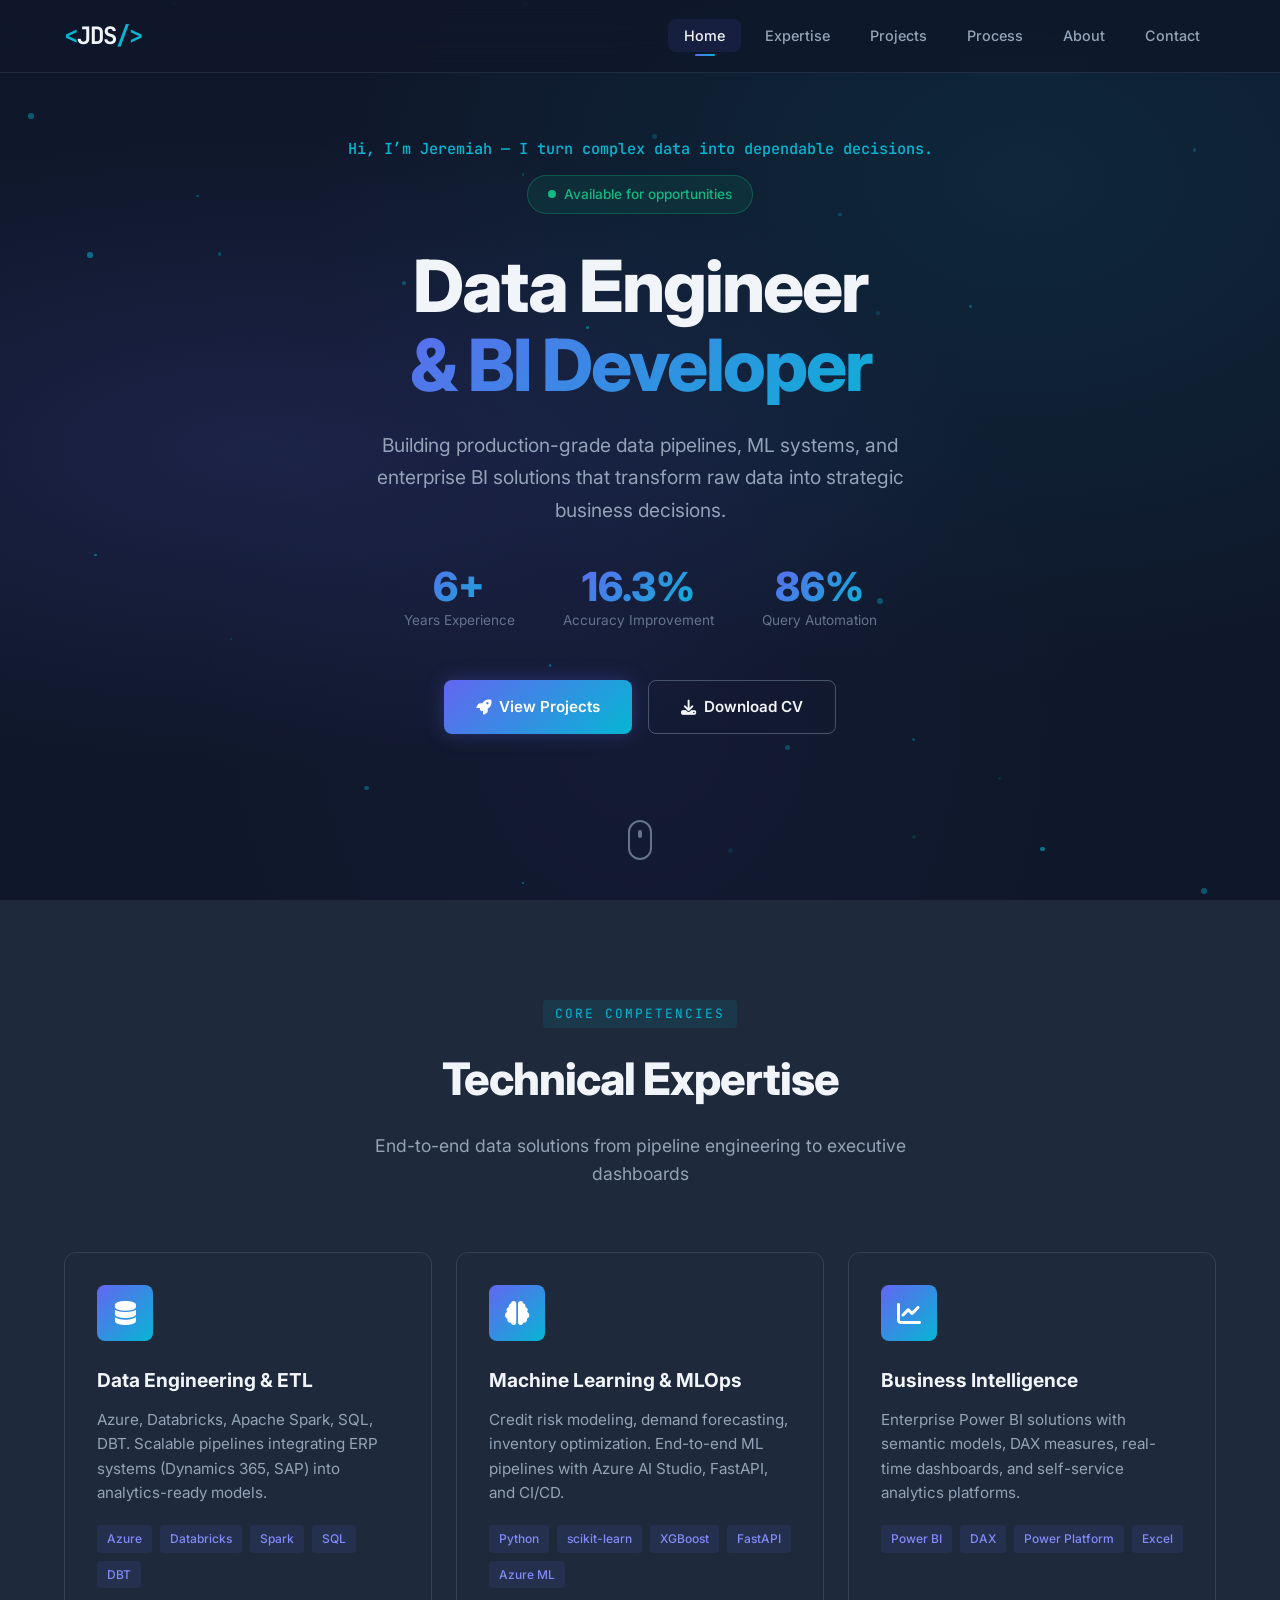
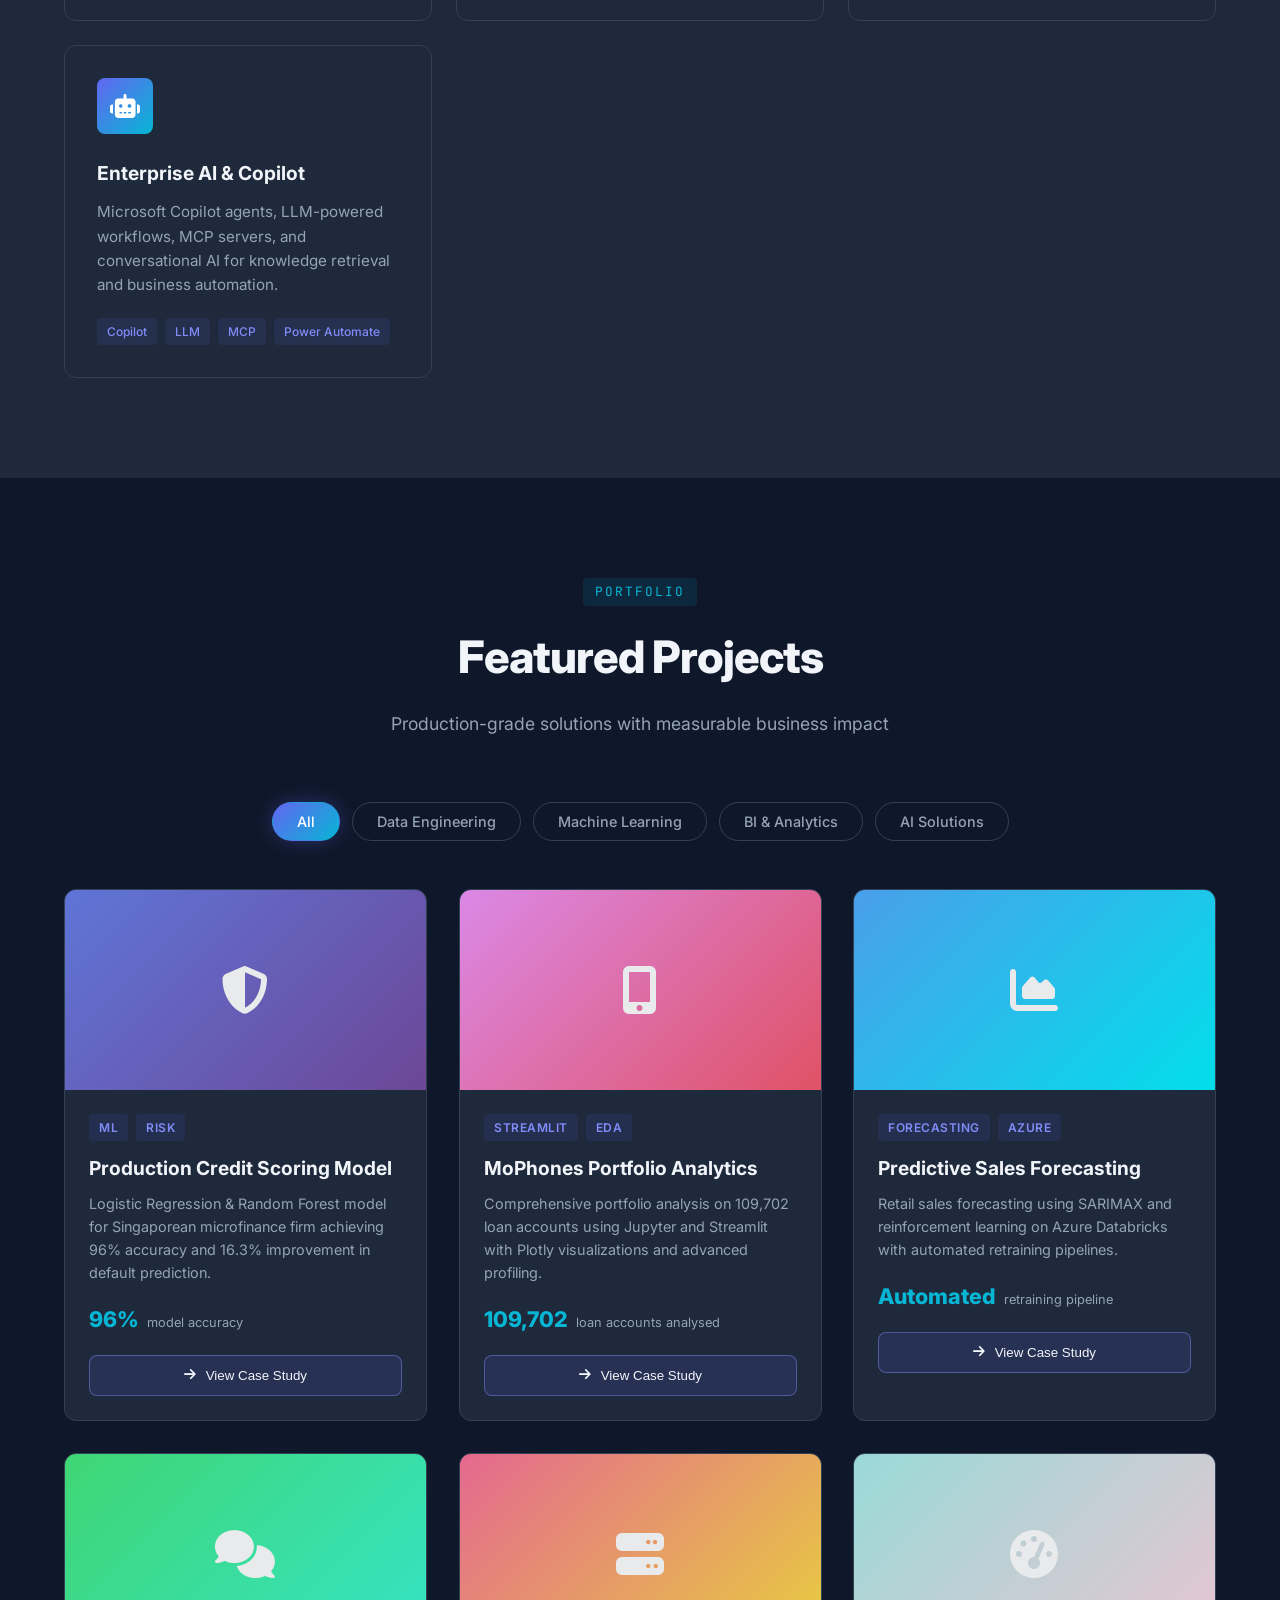
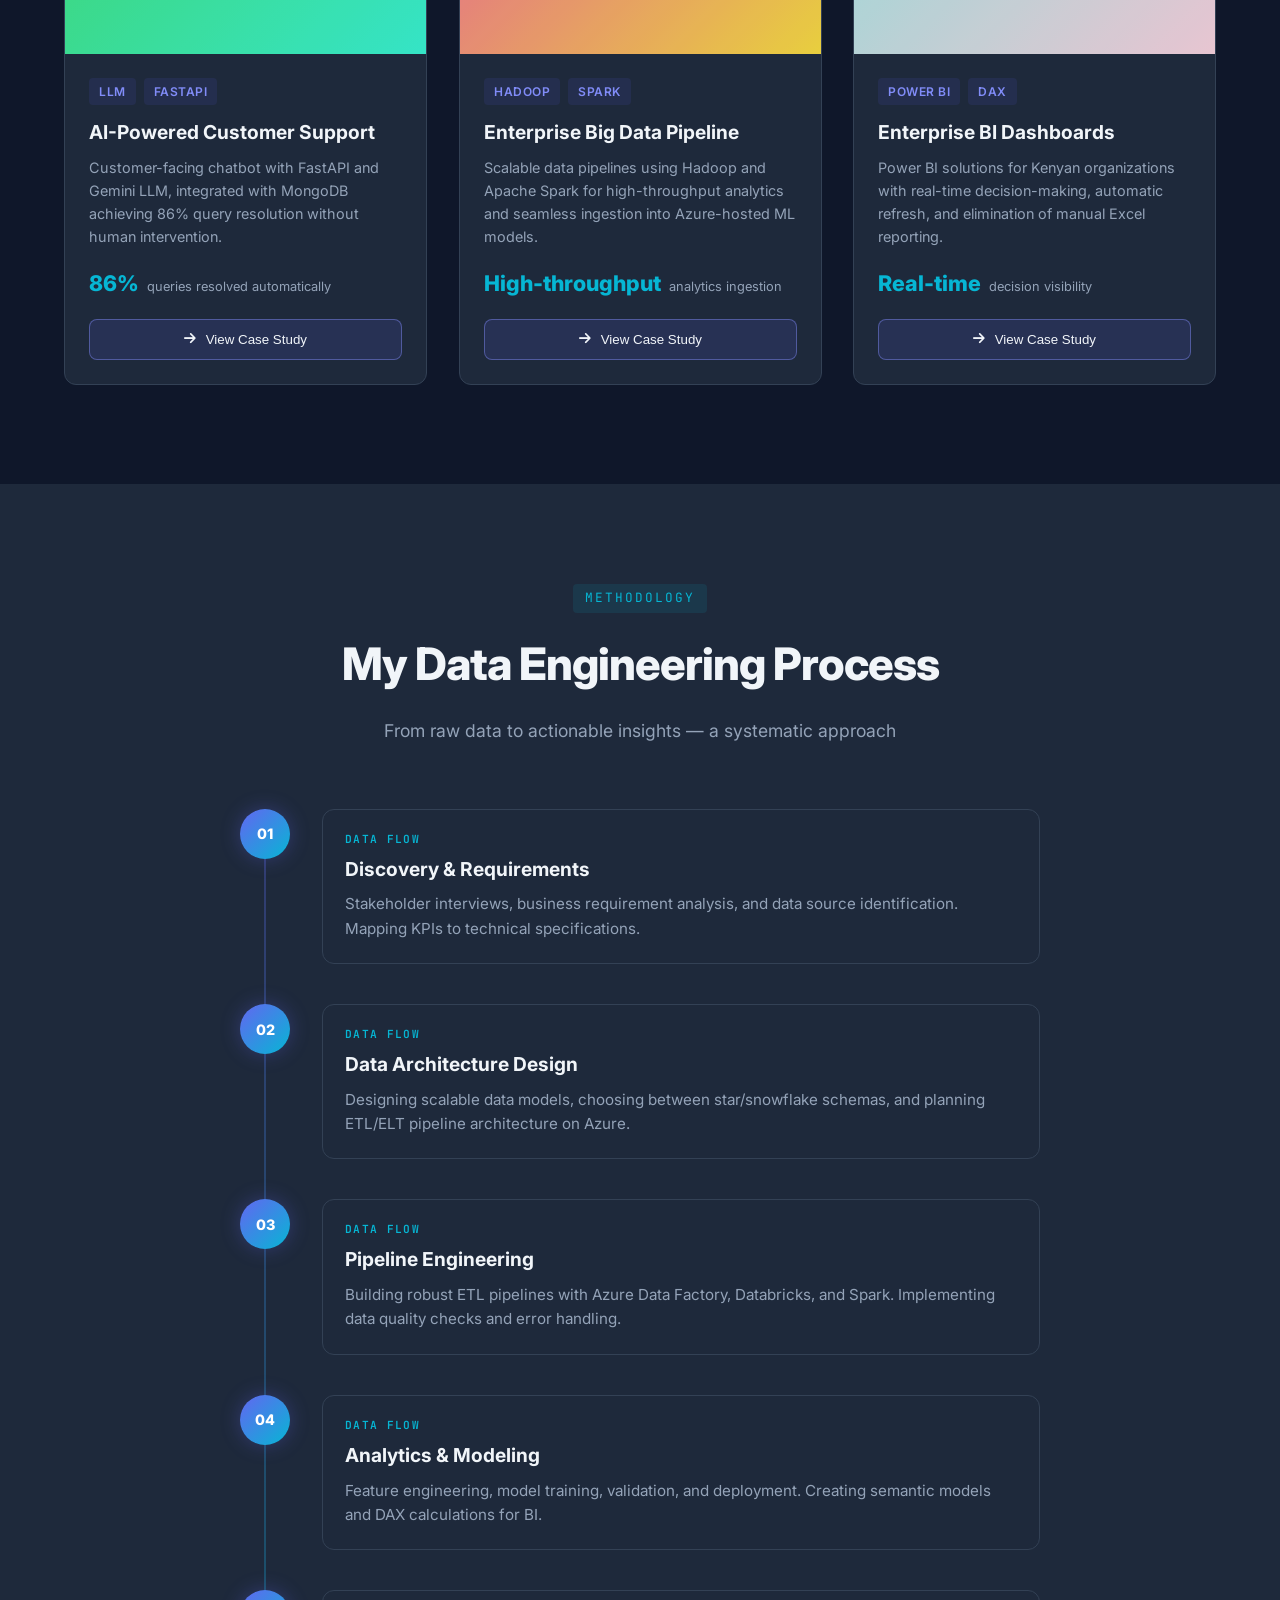
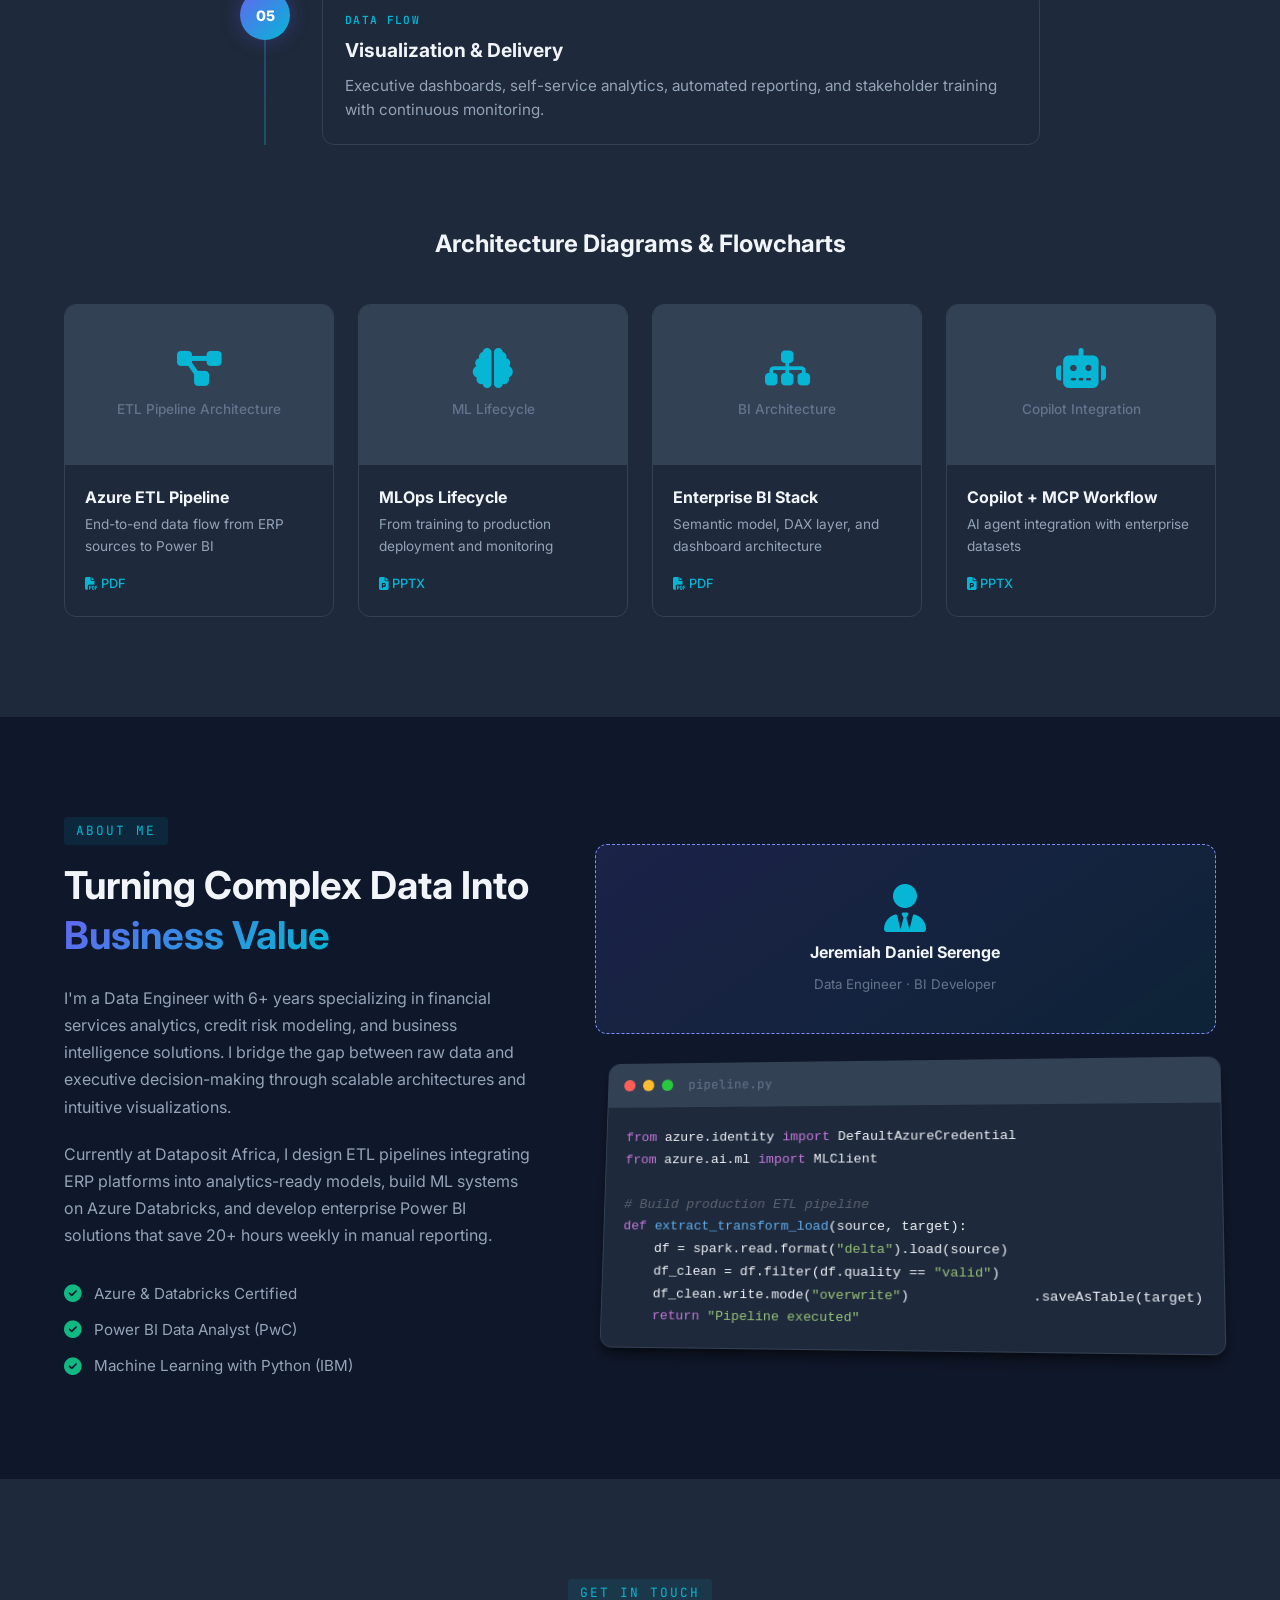
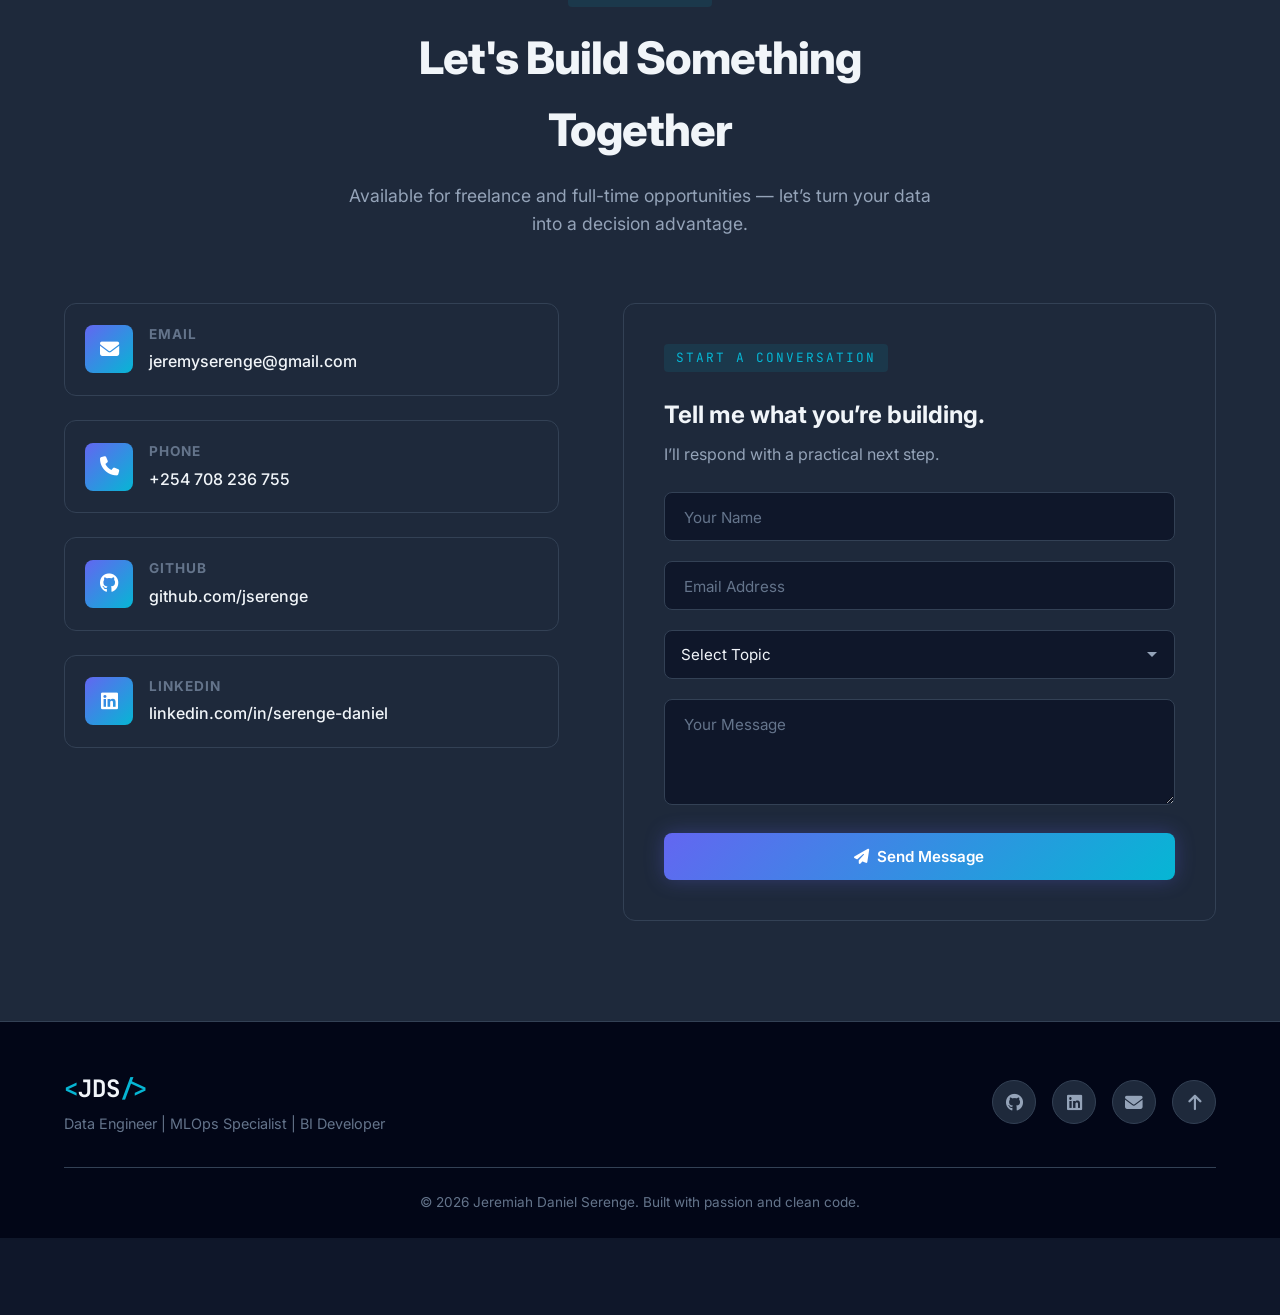
==== index.html @ 8a1c5840 "Implement evidence-led portfolio redesign" ====
<!DOCTYPE html>
<html lang="en">
<head>
    <meta charset="UTF-8">
    <meta name="viewport" content="width=device-width, initial-scale=1.0">
    <title>Jeremiah Daniel Serenge | Data Engineer & BI Developer</title>
    <meta name="description" content="Portfolio of Jeremiah Daniel Serenge - Data Engineer, MLOps Specialist, and BI Developer specializing in Azure, Power BI, and scalable data solutions.">
    <link rel="stylesheet" href="css/style.css">
    <link rel="preconnect" href="https://fonts.googleapis.com">
    <link href="https://fonts.googleapis.com/css2?family=Inter:wght@300;400;500;600;700;800&family=JetBrains+Mono:wght@400;500&display=swap" rel="stylesheet">
    <link rel="stylesheet" href="https://cdnjs.cloudflare.com/ajax/libs/font-awesome/6.5.1/css/all.min.css">
</head>
<body>
    <!-- Navigation -->
    <nav class="navbar" id="navbar">
        <div class="nav-container">
            <a href="#" class="nav-logo">
                <span class="logo-bracket">&lt;</span>JDS<span class="logo-bracket">/&gt;</span>
            </a>
            <button class="nav-toggle" id="navToggle" aria-label="Open navigation" aria-expanded="false" aria-controls="navMenu">
                <span></span><span></span><span></span>
            </button>
            <ul class="nav-menu" id="navMenu">
                <li><a href="#home" class="nav-link active">Home</a></li>
                <li><a href="#expertise" class="nav-link">Expertise</a></li>
                <li><a href="#projects" class="nav-link">Projects</a></li>
                <li><a href="#process" class="nav-link">Process</a></li>
                <li><a href="#about" class="nav-link">About</a></li>
                <li><a href="#contact" class="nav-link">Contact</a></li>
            </ul>
        </div>
    </nav>

    <!-- Hero Section -->
    <section id="home" class="hero">
        <div class="hero-bg"></div>
        <div class="hero-particles" id="particles"></div>
        <div class="container">
            <div class="hero-content">
                <p class="hero-intro">Hi, I’m Jeremiah — I turn complex data into dependable decisions.</p>
                <div class="hero-badge">
                    <span class="badge-dot"></span>
                    Available for opportunities
                </div>
                <h1 class="hero-title">
                    <span class="title-line">Data Engineer</span>
                    <span class="title-line accent">& BI Developer</span>
                </h1>
                <p class="hero-subtitle">
                    Building production-grade data pipelines, ML systems, and enterprise BI solutions 
                    that transform raw data into strategic business decisions.
                </p>
                <div class="hero-stats">
                    <div class="stat-item">
                        <span class="stat-number">6+</span>
                        <span class="stat-label">Years Experience</span>
                    </div>
                    <div class="stat-item">
                        <span class="stat-number">16.3%</span>
                        <span class="stat-label">Accuracy Improvement</span>
                    </div>
                    <div class="stat-item">
                        <span class="stat-number">86%</span>
                        <span class="stat-label">Query Automation</span>
                    </div>
                </div>
                <div class="hero-cta">
                    <a href="#projects" class="btn btn-primary">
                        <i class="fas fa-rocket"></i> View Projects
                    </a>
                    <a href="assets/docs/JEREMIAH_DANIEL_SERENGE_CV.pdf" class="btn btn-outline" target="_blank">
                        <i class="fas fa-download"></i> Download CV
                    </a>
                </div>
            </div>
        </div>
        <div class="scroll-indicator">
            <div class="mouse"><div class="wheel"></div></div>
        </div>
    </section>

    <!-- Expertise Section -->
    <section id="expertise" class="expertise">
        <div class="container">
            <div class="section-header">
                <span class="section-tag">Core Competencies</span>
                <h2 class="section-title">Technical Expertise</h2>
                <p class="section-desc">End-to-end data solutions from pipeline engineering to executive dashboards</p>
            </div>
            <div class="expertise-grid">
                <div class="expertise-card" data-aos="fade-up">
                    <div class="card-icon">
                        <i class="fas fa-database"></i>
                    </div>
                    <h3>Data Engineering & ETL</h3>
                    <p>Azure, Databricks, Apache Spark, SQL, DBT. Scalable pipelines integrating ERP systems (Dynamics 365, SAP) into analytics-ready models.</p>
                    <div class="tech-tags">
                        <span>Azure</span><span>Databricks</span><span>Spark</span><span>SQL</span><span>DBT</span>
                    </div>
                </div>
                <div class="expertise-card" data-aos="fade-up" data-aos-delay="100">
                    <div class="card-icon">
                        <i class="fas fa-brain"></i>
                    </div>
                    <h3>Machine Learning & MLOps</h3>
                    <p>Credit risk modeling, demand forecasting, inventory optimization. End-to-end ML pipelines with Azure AI Studio, FastAPI, and CI/CD.</p>
                    <div class="tech-tags">
                        <span>Python</span><span>scikit-learn</span><span>XGBoost</span><span>FastAPI</span><span>Azure ML</span>
                    </div>
                </div>
                <div class="expertise-card" data-aos="fade-up" data-aos-delay="200">
                    <div class="card-icon">
                        <i class="fas fa-chart-line"></i>
                    </div>
                    <h3>Business Intelligence</h3>
                    <p>Enterprise Power BI solutions with semantic models, DAX measures, real-time dashboards, and self-service analytics platforms.</p>
                    <div class="tech-tags">
                        <span>Power BI</span><span>DAX</span><span>Power Platform</span><span>Excel</span>
                    </div>
                </div>
                <div class="expertise-card" data-aos="fade-up" data-aos-delay="300">
                    <div class="card-icon">
                        <i class="fas fa-robot"></i>
                    </div>
                    <h3>Enterprise AI & Copilot</h3>
                    <p>Microsoft Copilot agents, LLM-powered workflows, MCP servers, and conversational AI for knowledge retrieval and business automation.</p>
                    <div class="tech-tags">
                        <span>Copilot</span><span>LLM</span><span>MCP</span><span>Power Automate</span>
                    </div>
                </div>
            </div>
        </div>
    </section>

    <!-- Projects Section -->
    <section id="projects" class="projects">
        <div class="container">
            <div class="section-header">
                <span class="section-tag">Portfolio</span>
                <h2 class="section-title">Featured Projects</h2>
                <p class="section-desc">Production-grade solutions with measurable business impact</p>
            </div>

            <div class="filter-bar">
                <button class="filter-btn active" data-filter="all">All</button>
                <button class="filter-btn" data-filter="data-engineering">Data Engineering</button>
                <button class="filter-btn" data-filter="ml">Machine Learning</button>
                <button class="filter-btn" data-filter="bi">BI & Analytics</button>
                <button class="filter-btn" data-filter="ai">AI Solutions</button>
            </div>

            <div class="projects-grid">
                <!-- Project 1: Credit Risk -->
                <div class="project-card" data-category="ml">
                    <div class="project-image">
                        <div class="project-placeholder" style="background: linear-gradient(135deg, #667eea 0%, #764ba2 100%);">
                            <i class="fas fa-shield-alt"></i>
                        </div>
                        <div class="project-overlay">
                            <button class="btn-view" onclick="openModal('credit-risk')">
                                <i class="fas fa-project-diagram"></i> View Architecture
                            </button>
                        </div>
                    </div>
                    <div class="project-info">
                        <div class="project-tags">
                            <span class="tag">ML</span>
                            <span class="tag">Risk</span>
                        </div>
                        <h3>Production Credit Scoring Model</h3>
                        <p>Logistic Regression & Random Forest model for Singaporean microfinance firm achieving 96% accuracy and 16.3% improvement in default prediction.</p>
                        <div class="project-metric"><strong>96%</strong><span>model accuracy</span></div>
                        <div class="project-links">
                            <button onclick="openModal('credit-risk')" class="case-study-btn"><i class="fas fa-arrow-right"></i> View Case Study</button>
                        </div>
                    </div>
                </div>

                <!-- Project 2: MoPhones Portfolio -->
                <div class="project-card" data-category="bi">
                    <div class="project-image">
                        <div class="project-placeholder" style="background: linear-gradient(135deg, #f093fb 0%, #f5576c 100%);">
                            <i class="fas fa-mobile-alt"></i>
                        </div>
                        <div class="project-overlay">
                            <button class="btn-view" onclick="openModal('mophones')">
                                <i class="fas fa-expand"></i> View Details
                            </button>
                        </div>
                    </div>
                    <div class="project-info">
                        <div class="project-tags">
                            <span class="tag">Streamlit</span>
                            <span class="tag">EDA</span>
                        </div>
                        <h3>MoPhones Portfolio Analytics</h3>
                        <p>Comprehensive portfolio analysis on 109,702 loan accounts using Jupyter and Streamlit with Plotly visualizations and advanced profiling.</p>
                        <div class="project-metric"><strong>109,702</strong><span>loan accounts analysed</span></div>
                        <div class="project-links">
                            <button onclick="openModal('mophones')" class="case-study-btn"><i class="fas fa-arrow-right"></i> View Case Study</button>
                        </div>
                    </div>
                </div>

                <!-- Project 3: Sales Forecasting -->
                <div class="project-card" data-category="ml">
                    <div class="project-image">
                        <div class="project-placeholder" style="background: linear-gradient(135deg, #4facfe 0%, #00f2fe 100%);">
                            <i class="fas fa-chart-area"></i>
                        </div>
                        <div class="project-overlay">
                            <button class="btn-view" onclick="openModal('forecasting')">
                                <i class="fas fa-project-diagram"></i> View Architecture
                            </button>
                        </div>
                    </div>
                    <div class="project-info">
                        <div class="project-tags">
                            <span class="tag">Forecasting</span>
                            <span class="tag">Azure</span>
                        </div>
                        <h3>Predictive Sales Forecasting</h3>
                        <p>Retail sales forecasting using SARIMAX and reinforcement learning on Azure Databricks with automated retraining pipelines.</p>
                        <div class="project-metric"><strong>Automated</strong><span>retraining pipeline</span></div>
                        <div class="project-links">
                            <button onclick="openModal('forecasting')" class="case-study-btn"><i class="fas fa-arrow-right"></i> View Case Study</button>
                        </div>
                    </div>
                </div>

                <!-- Project 4: AI Chatbot -->
                <div class="project-card" data-category="ai">
                    <div class="project-image">
                        <div class="project-placeholder" style="background: linear-gradient(135deg, #43e97b 0%, #38f9d7 100%);">
                            <i class="fas fa-comments"></i>
                        </div>
                        <div class="project-overlay">
                            <button class="btn-view" onclick="openModal('chatbot')">
                                <i class="fas fa-project-diagram"></i> View Architecture
                            </button>
                        </div>
                    </div>
                    <div class="project-info">
                        <div class="project-tags">
                            <span class="tag">LLM</span>
                            <span class="tag">FastAPI</span>
                        </div>
                        <h3>AI-Powered Customer Support</h3>
                        <p>Customer-facing chatbot with FastAPI and Gemini LLM, integrated with MongoDB achieving 86% query resolution without human intervention.</p>
                        <div class="project-metric"><strong>86%</strong><span>queries resolved automatically</span></div>
                        <div class="project-links">
                            <button onclick="openModal('chatbot')" class="case-study-btn"><i class="fas fa-arrow-right"></i> View Case Study</button>
                        </div>
                    </div>
                </div>

                <!-- Project 5: Big Data Pipeline -->
                <div class="project-card" data-category="data-engineering">
                    <div class="project-image">
                        <div class="project-placeholder" style="background: linear-gradient(135deg, #fa709a 0%, #fee140 100%);">
                            <i class="fas fa-server"></i>
                        </div>
                        <div class="project-overlay">
                            <button class="btn-view" onclick="openModal('bigdata')">
                                <i class="fas fa-expand"></i> View Details
                            </button>
                        </div>
                    </div>
                    <div class="project-info">
                        <div class="project-tags">
                            <span class="tag">Hadoop</span>
                            <span class="tag">Spark</span>
                        </div>
                        <h3>Enterprise Big Data Pipeline</h3>
                        <p>Scalable data pipelines using Hadoop and Apache Spark for high-throughput analytics and seamless ingestion into Azure-hosted ML models.</p>
                        <div class="project-metric"><strong>High-throughput</strong><span>analytics ingestion</span></div>
                        <div class="project-links">
                            <button onclick="openModal('bigdata')" class="case-study-btn"><i class="fas fa-arrow-right"></i> View Case Study</button>
                        </div>
                    </div>
                </div>

                <!-- Project 6: Power BI Enterprise -->
                <div class="project-card" data-category="bi">
                    <div class="project-image">
                        <div class="project-placeholder" style="background: linear-gradient(135deg, #a8edea 0%, #fed6e3 100%);">
                            <i class="fas fa-tachometer-alt"></i>
                        </div>
                        <div class="project-overlay">
                            <button class="btn-view" onclick="openModal('powerbi')">
                                <i class="fas fa-expand"></i> View Details
                            </button>
                        </div>
                    </div>
                    <div class="project-info">
                        <div class="project-tags">
                            <span class="tag">Power BI</span>
                            <span class="tag">DAX</span>
                        </div>
                        <h3>Enterprise BI Dashboards</h3>
                        <p>Power BI solutions for Kenyan organizations with real-time decision-making, automatic refresh, and elimination of manual Excel reporting.</p>
                        <div class="project-metric"><strong>Real-time</strong><span>decision visibility</span></div>
                        <div class="project-links">
                            <button onclick="openModal('powerbi')" class="case-study-btn"><i class="fas fa-arrow-right"></i> View Case Study</button>
                        </div>
                    </div>
                </div>
            </div>
        </div>
    </section>

    <!-- Process / Flowcharts Section -->
    <section id="process" class="process">
        <div class="container">
            <div class="section-header">
                <span class="section-tag">Methodology</span>
                <h2 class="section-title">My Data Engineering Process</h2>
                <p class="section-desc">From raw data to actionable insights — a systematic approach</p>
            </div>

            <div class="process-timeline evidence-timeline">
                <div class="timeline-item">
                    <div class="timeline-marker">01</div>
                    <div class="timeline-content">
                        <h3>Discovery & Requirements</h3>
                        <p>Stakeholder interviews, business requirement analysis, and data source identification. Mapping KPIs to technical specifications.</p>
                    </div>
                </div>
                <div class="timeline-item">
                    <div class="timeline-marker">02</div>
                    <div class="timeline-content">
                        <h3>Data Architecture Design</h3>
                        <p>Designing scalable data models, choosing between star/snowflake schemas, and planning ETL/ELT pipeline architecture on Azure.</p>
                    </div>
                </div>
                <div class="timeline-item">
                    <div class="timeline-marker">03</div>
                    <div class="timeline-content">
                        <h3>Pipeline Engineering</h3>
                        <p>Building robust ETL pipelines with Azure Data Factory, Databricks, and Spark. Implementing data quality checks and error handling.</p>
                    </div>
                </div>
                <div class="timeline-item">
                    <div class="timeline-marker">04</div>
                    <div class="timeline-content">
                        <h3>Analytics & Modeling</h3>
                        <p>Feature engineering, model training, validation, and deployment. Creating semantic models and DAX calculations for BI.</p>
                    </div>
                </div>
                <div class="timeline-item">
                    <div class="timeline-marker">05</div>
                    <div class="timeline-content">
                        <h3>Visualization & Delivery</h3>
                        <p>Executive dashboards, self-service analytics, automated reporting, and stakeholder training with continuous monitoring.</p>
                    </div>
                </div>
            </div>

            <div class="flowcharts-section">
                <h3 class="subsection-title">Architecture Diagrams & Flowcharts</h3>
                <div class="flowchart-grid">
                    <div class="flowchart-card" onclick="openFlowchart('etl-pipeline')">
                        <div class="flowchart-preview">
                            <div class="diagram-placeholder">
                                <i class="fas fa-project-diagram"></i>
                                <span>ETL Pipeline Architecture</span>
                            </div>
                        </div>
                        <div class="flowchart-info">
                            <h4>Azure ETL Pipeline</h4>
                            <p>End-to-end data flow from ERP sources to Power BI</p>
                            <span class="file-type"><i class="fas fa-file-pdf"></i> PDF</span>
                        </div>
                    </div>
                    <div class="flowchart-card" onclick="openFlowchart('ml-lifecycle')">
                        <div class="flowchart-preview">
                            <div class="diagram-placeholder">
                                <i class="fas fa-brain"></i>
                                <span>ML Lifecycle</span>
                            </div>
                        </div>
                        <div class="flowchart-info">
                            <h4>MLOps Lifecycle</h4>
                            <p>From training to production deployment and monitoring</p>
                            <span class="file-type"><i class="fas fa-file-powerpoint"></i> PPTX</span>
                        </div>
                    </div>
                    <div class="flowchart-card" onclick="openFlowchart('bi-architecture')">
                        <div class="flowchart-preview">
                            <div class="diagram-placeholder">
                                <i class="fas fa-sitemap"></i>
                                <span>BI Architecture</span>
                            </div>
                        </div>
                        <div class="flowchart-info">
                            <h4>Enterprise BI Stack</h4>
                            <p>Semantic model, DAX layer, and dashboard architecture</p>
                            <span class="file-type"><i class="fas fa-file-pdf"></i> PDF</span>
                        </div>
                    </div>
                    <div class="flowchart-card" onclick="openFlowchart('copilot-integration')">
                        <div class="flowchart-preview">
                            <div class="diagram-placeholder">
                                <i class="fas fa-robot"></i>
                                <span>Copilot Integration</span>
                            </div>
                        </div>
                        <div class="flowchart-info">
                            <h4>Copilot + MCP Workflow</h4>
                            <p>AI agent integration with enterprise datasets</p>
                            <span class="file-type"><i class="fas fa-file-powerpoint"></i> PPTX</span>
                        </div>
                    </div>
                </div>
            </div>
        </div>
    </section>

    <!-- About Section -->
    <section id="about" class="about">
        <div class="container">
            <div class="about-grid">
                <div class="about-content">
                    <span class="section-tag">About Me</span>
                    <h2>Turning Complex Data Into<br><span class="accent">Business Value</span></h2>
                    <p>
                        I'm a Data Engineer with 6+ years specializing in financial services analytics, credit risk modeling, 
                        and business intelligence solutions. I bridge the gap between raw data and executive decision-making 
                        through scalable architectures and intuitive visualizations.
                    </p>
                    <p>
                        Currently at Dataposit Africa, I design ETL pipelines integrating ERP platforms into analytics-ready 
                        models, build ML systems on Azure Databricks, and develop enterprise Power BI solutions that save 
                        20+ hours weekly in manual reporting.
                    </p>
                    <div class="about-highlights">
                        <div class="highlight">
                            <i class="fas fa-check-circle"></i>
                            <span>Azure & Databricks Certified</span>
                        </div>
                        <div class="highlight">
                            <i class="fas fa-check-circle"></i>
                            <span>Power BI Data Analyst (PwC)</span>
                        </div>
                        <div class="highlight">
                            <i class="fas fa-check-circle"></i>
                            <span>Machine Learning with Python (IBM)</span>
                        </div>
                    </div>
                </div>
                <div class="about-visual">
                    <div class="portrait-placeholder" role="img" aria-label="Professional headshot placeholder for Jeremiah Daniel Serenge"><i class="fas fa-user-tie"></i><span>Jeremiah Daniel Serenge</span><small>Data Engineer · BI Developer</small></div>
                    <div class="code-window">
                        <div class="window-header">
                            <div class="window-dot red"></div>
                            <div class="window-dot yellow"></div>
                            <div class="window-dot green"></div>
                            <span class="window-title">pipeline.py</span>
                        </div>
                        <div class="window-body">
                            <pre><code><span class="code-keyword">from</span> azure.identity <span class="code-keyword">import</span> DefaultAzureCredential
<span class="code-keyword">from</span> azure.ai.ml <span class="code-keyword">import</span> MLClient

<span class="code-comment"># Build production ETL pipeline</span>
<span class="code-keyword">def</span> <span class="code-function">extract_transform_load</span>(source, target):
    df = spark.read.format(<span class="code-string">"delta"</span>).load(source)
    df_clean = df.filter(df.quality == <span class="code-string">"valid"</span>)
    df_clean.write.mode(<span class="code-string">"overwrite"</span>)               .saveAsTable(target)
    <span class="code-keyword">return</span> <span class="code-string">"Pipeline executed"</span></code></pre>
                        </div>
                    </div>
                </div>
            </div>
        </div>
    </section>

    <!-- Contact Section -->
    <section id="contact" class="contact">
        <div class="container">
            <div class="section-header">
                <span class="section-tag">Get In Touch</span>
                <h2 class="section-title">Let's Build Something Together</h2>
                <p class="section-desc">Available for freelance and full-time opportunities — let’s turn your data into a decision advantage.</p>
            </div>
            <div class="contact-grid">
                <div class="contact-info">
                    <div class="contact-item">
                        <div class="contact-icon">
                            <i class="fas fa-envelope"></i>
                        </div>
                        <div class="contact-detail">
                            <h4>Email</h4>
                            <a href="mailto:jeremyserenge@gmail.com">jeremyserenge@gmail.com</a>
                        </div>
                    </div>
                    <div class="contact-item">
                        <div class="contact-icon">
                            <i class="fas fa-phone"></i>
                        </div>
                        <div class="contact-detail">
                            <h4>Phone</h4>
                            <a href="tel:+254708236755">+254 708 236 755</a>
                        </div>
                    </div>
                    <div class="contact-item">
                        <div class="contact-icon">
                            <i class="fab fa-github"></i>
                        </div>
                        <div class="contact-detail">
                            <h4>GitHub</h4>
                            <a href="https://github.com/jserenge" target="_blank">github.com/jserenge</a>
                        </div>
                    </div>
                    <div class="contact-item">
                        <div class="contact-icon">
                            <i class="fab fa-linkedin"></i>
                        </div>
                        <div class="contact-detail">
                            <h4>LinkedIn</h4>
                            <a href="https://linkedin.com/in/serenge-daniel-ab2a4122b/" target="_blank">linkedin.com/in/serenge-daniel</a>
                        </div>
                    </div>
                </div>
                <div class="contact-form-wrapper">
                    <div class="contact-form-intro"><span class="section-tag">Start a conversation</span><h3>Tell me what you’re building.</h3><p>I’ll respond with a practical next step.</p></div>
                    <form class="contact-form" id="contactForm">
                        <div class="form-group">
                            <input type="text" id="name" required placeholder=" ">
                            <label for="name">Your Name</label>
                        </div>
                        <div class="form-group">
                            <input type="email" id="email" required placeholder=" ">
                            <label for="email">Email Address</label>
                        </div>
                        <div class="form-group">
                            <select id="subject" required>
                                <option value="">Select Topic</option>
                                <option value="consulting">Data Engineering Consulting</option>
                                <option value="bi">BI & Dashboard Development</option>
                                <option value="ml">ML & Predictive Modeling</option>
                                <option value="other">Other</option>
                            </select>
                        </div>
                        <div class="form-group">
                            <textarea id="message" rows="4" required placeholder=" "></textarea>
                            <label for="message">Your Message</label>
                        </div>
                        <button type="submit" class="btn btn-primary btn-full">
                            <i class="fas fa-paper-plane"></i> Send Message
                        </button>
                    </form>
                </div>
            </div>
        </div>
    </section>

    <!-- Footer -->
    <footer class="footer">
        <div class="container">
            <div class="footer-content">
                <div class="footer-brand">
                    <span class="logo-bracket">&lt;</span>JDS<span class="logo-bracket">/&gt;</span>
                    <p>Data Engineer | MLOps Specialist | BI Developer</p>
                </div>
                <div class="footer-social">
                    <a href="https://github.com/jserenge" target="_blank"><i class="fab fa-github"></i></a>
                    <a href="https://linkedin.com/in/serenge-daniel-ab2a4122b/" target="_blank"><i class="fab fa-linkedin"></i></a>
                    <a href="mailto:jeremyserenge@gmail.com"><i class="fas fa-envelope"></i></a>
                    <a href="#home" aria-label="Back to top"><i class="fas fa-arrow-up"></i></a>
                </div>
            </div>
            <div class="footer-bottom">
                <p>&copy; 2026 Jeremiah Daniel Serenge. Built with passion and clean code.</p>
            </div>
        </div>
    </footer>

    <!-- Modal for PDF/PPT Viewer -->
    <div class="modal" id="docModal">
        <div class="modal-overlay" onclick="closeModal()"></div>
        <div class="modal-container">
            <div class="modal-header">
                <h3 id="modalTitle">Document Viewer</h3>
                <div class="modal-actions">
                    <a id="modalDownload" href="#" download class="btn-download">
                        <i class="fas fa-download"></i>
                    </a>
                    <button class="modal-close" onclick="closeModal()">
                        <i class="fas fa-times"></i>
                    </button>
                </div>
            </div>
            <div class="modal-body">
                <div class="doc-viewer" id="docViewer">
                    <!-- Content injected via JS -->
                </div>
            </div>
        </div>
    </div>

    <!-- Toast Notification -->
    <div class="toast" id="toast">
        <i class="fas fa-info-circle"></i>
        <span id="toastMessage">Message sent!</span>
    </div>

    <script src="js/main.js"></script>
</body>
</html>
---- css/style.css ----
/* ============================================
   Jeremiah Daniel Serenge - Portfolio CSS
   Modern, dark-themed data engineering portfolio
   ============================================ */

:root {
    --primary: #6366f1;
    --primary-light: #818cf8;
    --primary-dark: #4f46e5;
    --accent: #06b6d4;
    --accent-glow: rgba(6, 182, 212, 0.3);
    --bg-primary: #0f172a;
    --bg-secondary: #1e293b;
    --bg-card: #1e293b;
    --bg-elevated: #334155;
    --text-primary: #f1f5f9;
    --text-secondary: #94a3b8;
    --text-muted: #64748b;
    --border: #334155;
    --border-light: #475569;
    --success: #10b981;
    --warning: #f59e0b;
    --danger: #ef4444;
    --gradient-1: linear-gradient(135deg, #6366f1 0%, #06b6d4 100%);
    --gradient-2: linear-gradient(135deg, #f093fb 0%, #f5576c 100%);
    --shadow-sm: 0 1px 2px 0 rgba(0, 0, 0, 0.3);
    --shadow-md: 0 4px 6px -1px rgba(0, 0, 0, 0.4), 0 2px 4px -1px rgba(0, 0, 0, 0.2);
    --shadow-lg: 0 10px 15px -3px rgba(0, 0, 0, 0.5), 0 4px 6px -2px rgba(0, 0, 0, 0.3);
    --shadow-glow: 0 0 20px rgba(99, 102, 241, 0.3);
    --radius: 12px;
    --radius-sm: 8px;
    --transition: all 0.3s cubic-bezier(0.4, 0, 0.2, 1);
}

* {
    margin: 0;
    padding: 0;
    box-sizing: border-box;
}

html {
    scroll-behavior: smooth;
    scroll-padding-top: 80px;
}

body {
    font-family: 'Inter', -apple-system, BlinkMacSystemFont, sans-serif;
    background: var(--bg-primary);
    color: var(--text-primary);
    line-height: 1.6;
    overflow-x: hidden;
}

.container {
    max-width: 1200px;
    margin: 0 auto;
    padding: 0 24px;
}

/* ============================================
   NAVIGATION
   ============================================ */
.navbar {
    position: fixed;
    top: 0;
    left: 0;
    right: 0;
    z-index: 1000;
    background: rgba(15, 23, 42, 0.8);
    backdrop-filter: blur(20px);
    border-bottom: 1px solid rgba(51, 65, 85, 0.5);
    transition: var(--transition);
}

.navbar.scrolled {
    background: rgba(15, 23, 42, 0.95);
    box-shadow: var(--shadow-md);
}

.nav-container {
    max-width: 1200px;
    margin: 0 auto;
    padding: 0 24px;
    display: flex;
    justify-content: space-between;
    align-items: center;
    height: 72px;
}

.nav-logo {
    font-family: 'JetBrains Mono', monospace;
    font-size: 1.5rem;
    font-weight: 700;
    color: var(--text-primary);
    text-decoration: none;
    letter-spacing: -1px;
}

.logo-bracket {
    color: var(--accent);
}

.nav-menu {
    display: flex;
    list-style: none;
    gap: 8px;
}

.nav-link {
    color: var(--text-secondary);
    text-decoration: none;
    font-size: 0.9rem;
    font-weight: 500;
    padding: 8px 16px;
    border-radius: var(--radius-sm);
    transition: var(--transition);
    position: relative;
}

.nav-link:hover,
.nav-link.active {
    color: var(--text-primary);
    background: rgba(99, 102, 241, 0.1);
}

.nav-link.active::after {
    content: '';
    position: absolute;
    bottom: -4px;
    left: 50%;
    transform: translateX(-50%);
    width: 20px;
    height: 2px;
    background: var(--gradient-1);
    border-radius: 2px;
}

.nav-toggle {
    display: none;
    flex-direction: column;
    gap: 5px;
    background: none;
    border: none;
    cursor: pointer;
    padding: 8px;
}

.nav-toggle span {
    display: block;
    width: 24px;
    height: 2px;
    background: var(--text-primary);
    border-radius: 2px;
    transition: var(--transition);
}

/* ============================================
   HERO SECTION
   ============================================ */
.hero {
    position: relative;
    min-height: 100vh;
    display: flex;
    align-items: center;
    justify-content: center;
    overflow: hidden;
    padding-top: 72px;
}

.hero-bg {
    position: absolute;
    inset: 0;
    background: 
        radial-gradient(ellipse at 20% 50%, rgba(99, 102, 241, 0.15) 0%, transparent 50%),
        radial-gradient(ellipse at 80% 20%, rgba(6, 182, 212, 0.1) 0%, transparent 50%),
        radial-gradient(ellipse at 50% 80%, rgba(99, 102, 241, 0.05) 0%, transparent 50%);
}

.hero-particles {
    position: absolute;
    inset: 0;
    overflow: hidden;
}

.particle {
    position: absolute;
    width: 4px;
    height: 4px;
    background: var(--accent);
    border-radius: 50%;
    opacity: 0.3;
    animation: float 15s infinite ease-in-out;
}

@keyframes float {
    0%, 100% { transform: translateY(0) translateX(0); opacity: 0.3; }
    25% { transform: translateY(-30px) translateX(20px); opacity: 0.6; }
    50% { transform: translateY(-60px) translateX(-20px); opacity: 0.3; }
    75% { transform: translateY(-30px) translateX(40px); opacity: 0.5; }
}

.hero-content {
    position: relative;
    z-index: 2;
    text-align: center;
    max-width: 800px;
    animation: fadeInUp 1s ease-out;
}

@keyframes fadeInUp {
    from { opacity: 0; transform: translateY(30px); }
    to { opacity: 1; transform: translateY(0); }
}

.hero-badge {
    display: inline-flex;
    align-items: center;
    gap: 8px;
    background: rgba(16, 185, 129, 0.1);
    border: 1px solid rgba(16, 185, 129, 0.3);
    color: var(--success);
    padding: 8px 20px;
    border-radius: 50px;
    font-size: 0.85rem;
    font-weight: 500;
    margin-bottom: 32px;
}

.badge-dot {
    width: 8px;
    height: 8px;
    background: var(--success);
    border-radius: 50%;
    animation: pulse 2s infinite;
}

@keyframes pulse {
    0%, 100% { opacity: 1; transform: scale(1); }
    50% { opacity: 0.5; transform: scale(1.2); }
}

.hero-title {
    font-size: clamp(2.5rem, 6vw, 4.5rem);
    font-weight: 800;
    line-height: 1.1;
    margin-bottom: 24px;
    letter-spacing: -2px;
}

.title-line {
    display: block;
}

.title-line.accent {
    background: var(--gradient-1);
    -webkit-background-clip: text;
    -webkit-text-fill-color: transparent;
    background-clip: text;
}

.hero-subtitle {
    font-size: 1.2rem;
    color: var(--text-secondary);
    max-width: 600px;
    margin: 0 auto 40px;
    line-height: 1.7;
}

.hero-stats {
    display: flex;
    justify-content: center;
    gap: 48px;
    margin-bottom: 48px;
    flex-wrap: wrap;
}

.stat-item {
    text-align: center;
}

.stat-number {
    display: block;
    font-size: 2.5rem;
    font-weight: 800;
    background: var(--gradient-1);
    -webkit-background-clip: text;
    -webkit-text-fill-color: transparent;
    background-clip: text;
    line-height: 1;
}

.stat-label {
    font-size: 0.85rem;
    color: var(--text-muted);
    margin-top: 4px;
}

.hero-cta {
    display: flex;
    gap: 16px;
    justify-content: center;
    flex-wrap: wrap;
}

/* Buttons */
.btn {
    display: inline-flex;
    align-items: center;
    gap: 8px;
    padding: 14px 32px;
    border-radius: var(--radius-sm);
    font-size: 0.95rem;
    font-weight: 600;
    text-decoration: none;
    border: none;
    cursor: pointer;
    transition: var(--transition);
    font-family: inherit;
}

.btn-primary {
    background: var(--gradient-1);
    color: white;
    box-shadow: var(--shadow-glow);
}

.btn-primary:hover {
    transform: translateY(-2px);
    box-shadow: 0 0 30px rgba(99, 102, 241, 0.5);
}

.btn-outline {
    background: transparent;
    color: var(--text-primary);
    border: 1px solid var(--border-light);
}

.btn-outline:hover {
    background: rgba(99, 102, 241, 0.1);
    border-color: var(--primary);
}

.btn-full {
    width: 100%;
    justify-content: center;
}

.scroll-indicator {
    position: absolute;
    bottom: 40px;
    left: 50%;
    transform: translateX(-50%);
    animation: bounce 2s infinite;
}

.mouse {
    width: 24px;
    height: 40px;
    border: 2px solid var(--text-muted);
    border-radius: 12px;
    position: relative;
}

.wheel {
    width: 4px;
    height: 8px;
    background: var(--text-muted);
    border-radius: 2px;
    position: absolute;
    top: 8px;
    left: 50%;
    transform: translateX(-50%);
    animation: scrollWheel 2s infinite;
}

@keyframes scrollWheel {
    0% { opacity: 1; transform: translateX(-50%) translateY(0); }
    100% { opacity: 0; transform: translateX(-50%) translateY(12px); }
}

@keyframes bounce {
    0%, 100% { transform: translateX(-50%) translateY(0); }
    50% { transform: translateX(-50%) translateY(-10px); }
}

/* ============================================
   SECTION STYLES
   ============================================ */
section {
    padding: 100px 0;
    position: relative;
}

.section-header {
    text-align: center;
    max-width: 600px;
    margin: 0 auto 64px;
}

.section-tag {
    display: inline-block;
    font-family: 'JetBrains Mono', monospace;
    font-size: 0.8rem;
    color: var(--accent);
    text-transform: uppercase;
    letter-spacing: 2px;
    margin-bottom: 16px;
    padding: 4px 12px;
    background: rgba(6, 182, 212, 0.1);
    border-radius: 4px;
}

.section-title {
    font-size: clamp(2rem, 4vw, 2.8rem);
    font-weight: 800;
    margin-bottom: 16px;
    letter-spacing: -1px;
}

.section-desc {
    color: var(--text-secondary);
    font-size: 1.1rem;
}

/* ============================================
   EXPERTISE SECTION
   ============================================ */
.expertise {
    background: var(--bg-secondary);
}

.expertise-grid {
    display: grid;
    grid-template-columns: repeat(auto-fit, minmax(280px, 1fr));
    gap: 24px;
}

.expertise-card {
    background: var(--bg-card);
    border: 1px solid var(--border);
    border-radius: var(--radius);
    padding: 32px;
    transition: var(--transition);
    position: relative;
    overflow: hidden;
}

.expertise-card::before {
    content: '';
    position: absolute;
    top: 0;
    left: 0;
    right: 0;
    height: 3px;
    background: var(--gradient-1);
    transform: scaleX(0);
    transform-origin: left;
    transition: var(--transition);
}

.expertise-card:hover {
    transform: translateY(-4px);
    border-color: var(--primary-light);
    box-shadow: var(--shadow-lg);
}

.expertise-card:hover::before {
    transform: scaleX(1);
}

.card-icon {
    width: 56px;
    height: 56px;
    background: var(--gradient-1);
    border-radius: var(--radius-sm);
    display: flex;
    align-items: center;
    justify-content: center;
    font-size: 1.5rem;
    color: white;
    margin-bottom: 24px;
}

.expertise-card h3 {
    font-size: 1.2rem;
    margin-bottom: 12px;
    font-weight: 700;
}

.expertise-card p {
    color: var(--text-secondary);
    font-size: 0.95rem;
    margin-bottom: 20px;
    line-height: 1.6;
}

.tech-tags {
    display: flex;
    flex-wrap: wrap;
    gap: 8px;
}

.tech-tags span {
    font-size: 0.75rem;
    padding: 4px 10px;
    background: rgba(99, 102, 241, 0.1);
    color: var(--primary-light);
    border-radius: 4px;
    font-weight: 500;
}

/* ============================================
   PROJECTS SECTION
   ============================================ */
.projects {
    background: var(--bg-primary);
}

.filter-bar {
    display: flex;
    justify-content: center;
    gap: 12px;
    margin-bottom: 48px;
    flex-wrap: wrap;
}

.filter-btn {
    padding: 10px 24px;
    border: 1px solid var(--border);
    background: transparent;
    color: var(--text-secondary);
    border-radius: 50px;
    cursor: pointer;
    font-family: inherit;
    font-size: 0.9rem;
    font-weight: 500;
    transition: var(--transition);
}

.filter-btn:hover,
.filter-btn.active {
    background: var(--gradient-1);
    border-color: transparent;
    color: white;
    box-shadow: var(--shadow-glow);
}

.projects-grid {
    display: grid;
    grid-template-columns: repeat(auto-fill, minmax(350px, 1fr));
    gap: 32px;
    perspective: 1200px;
}

.project-card {
    background: var(--bg-card);
    border: 1px solid var(--border);
    border-radius: var(--radius);
    overflow: hidden;
    position: relative;
    transform: translate3d(0, 0, 0) rotateX(0) rotateY(0);
    transform-style: preserve-3d;
    transition: transform 220ms ease-out, border-color 220ms ease, box-shadow 220ms ease;
    will-change: transform;
}

.project-card:hover {
    border-color: var(--primary-light);
    box-shadow: 0 24px 48px rgba(0, 0, 0, 0.32), 0 0 28px rgba(99, 102, 241, 0.2);
}

.project-card::after {
    content: '';
    position: absolute;
    inset: 0;
    pointer-events: none;
    background: radial-gradient(circle at var(--glare-x, 50%) var(--glare-y, 50%), rgba(255, 255, 255, 0.22), transparent 42%);
    opacity: 0;
    transition: opacity 180ms ease;
    z-index: 2;
}

.project-card.is-tilting::after {
    opacity: 1;
}

.project-image {
    position: relative;
    height: 200px;
    overflow: hidden;
    transform: translateZ(22px);
}

.project-placeholder {
    width: 100%;
    height: 100%;
    display: flex;
    align-items: center;
    justify-content: center;
    font-size: 3rem;
    color: white;
    opacity: 0.9;
}

.project-overlay {
    position: absolute;
    inset: 0;
    background: rgba(15, 23, 42, 0.8);
    display: flex;
    align-items: center;
    justify-content: center;
    opacity: 0;
    transition: var(--transition);
}

.project-card:hover .project-overlay {
    opacity: 1;
}

.btn-view {
    padding: 12px 24px;
    background: white;
    color: var(--bg-primary);
    border: none;
    border-radius: var(--radius-sm);
    font-weight: 600;
    cursor: pointer;
    font-family: inherit;
    transition: var(--transition);
}

.btn-view:hover {
    transform: scale(1.05);
    box-shadow: var(--shadow-lg);
}

.project-info {
    padding: 24px;
    position: relative;
    z-index: 3;
    transform: translateZ(14px);
}

@media (prefers-reduced-motion: reduce), (hover: none) {
    .project-card {
        transform: none !important;
        transition: border-color 180ms ease, box-shadow 180ms ease;
    }

    .project-card::after {
        display: none;
    }
}

.project-tags {
    display: flex;
    gap: 8px;
    margin-bottom: 12px;
}

.tag {
    font-size: 0.75rem;
    padding: 4px 10px;
    background: rgba(99, 102, 241, 0.1);
    color: var(--primary-light);
    border-radius: 4px;
    font-weight: 600;
    text-transform: uppercase;
    letter-spacing: 0.5px;
}

.project-info h3 {
    font-size: 1.2rem;
    margin-bottom: 8px;
    font-weight: 700;
}

.project-info p {
    color: var(--text-secondary);
    font-size: 0.9rem;
    line-height: 1.6;
    margin-bottom: 16px;
}

.project-links {
    display: flex;
    gap: 12px;
    flex-wrap: wrap;
}

.link-btn {
    display: inline-flex;
    align-items: center;
    gap: 6px;
    padding: 8px 16px;
    background: rgba(99, 102, 241, 0.1);
    color: var(--primary-light);
    border: 1px solid rgba(99, 102, 241, 0.3);
    border-radius: var(--radius-sm);
    text-decoration: none;
    font-size: 0.85rem;
    font-weight: 500;
    cursor: pointer;
    font-family: inherit;
    transition: var(--transition);
}

.link-btn:hover {
    background: var(--primary);
    color: white;
    border-color: var(--primary);
}

/* ============================================
   PROCESS SECTION
   ============================================ */
.process {
    background: var(--bg-secondary);
}

.process-timeline {
    max-width: 800px;
    margin: 0 auto 80px;
    position: relative;
}

.process-timeline::before {
    content: '';
    position: absolute;
    left: 24px;
    top: 0;
    bottom: 0;
    width: 2px;
    background: var(--gradient-1);
    opacity: 0.3;
}

.timeline-item {
    display: flex;
    gap: 32px;
    margin-bottom: 40px;
    position: relative;
}

.timeline-marker {
    width: 50px;
    height: 50px;
    background: var(--gradient-1);
    border-radius: 50%;
    display: flex;
    align-items: center;
    justify-content: center;
    font-weight: 800;
    font-size: 0.9rem;
    color: white;
    flex-shrink: 0;
    box-shadow: var(--shadow-glow);
    z-index: 2;
}

.timeline-content {
    background: var(--bg-card);
    border: 1px solid var(--border);
    border-radius: var(--radius);
    padding: 24px;
    flex: 1;
    transition: var(--transition);
}

.timeline-content:hover {
    border-color: var(--primary-light);
    transform: translateX(4px);
}

.timeline-content h3 {
    font-size: 1.2rem;
    margin-bottom: 8px;
    color: var(--text-primary);
}

.timeline-content p {
    color: var(--text-secondary);
    font-size: 0.95rem;
    line-height: 1.6;
}

/* Flowcharts */
.subsection-title {
    text-align: center;
    font-size: 1.5rem;
    margin-bottom: 40px;
    color: var(--text-primary);
}

.flowchart-grid {
    display: grid;
    grid-template-columns: repeat(auto-fill, minmax(260px, 1fr));
    gap: 24px;
}

.flowchart-card {
    background: var(--bg-card);
    border: 1px solid var(--border);
    border-radius: var(--radius);
    overflow: hidden;
    cursor: pointer;
    transition: var(--transition);
}

.flowchart-card:hover {
    transform: translateY(-4px);
    border-color: var(--accent);
    box-shadow: 0 0 20px rgba(6, 182, 212, 0.2);
}

.flowchart-preview {
    height: 160px;
    background: var(--bg-elevated);
    display: flex;
    align-items: center;
    justify-content: center;
}

.diagram-placeholder {
    text-align: center;
    color: var(--text-muted);
}

.diagram-placeholder i {
    font-size: 2.5rem;
    margin-bottom: 8px;
    display: block;
    color: var(--accent);
}

.diagram-placeholder span {
    font-size: 0.85rem;
    font-weight: 500;
}

.flowchart-info {
    padding: 20px;
}

.flowchart-info h4 {
    font-size: 1rem;
    margin-bottom: 4px;
}

.flowchart-info p {
    font-size: 0.85rem;
    color: var(--text-secondary);
    margin-bottom: 12px;
}

.file-type {
    font-size: 0.8rem;
    color: var(--accent);
    font-weight: 500;
}

/* ============================================
   ABOUT SECTION
   ============================================ */
.about {
    background: var(--bg-primary);
}

.about-grid {
    display: grid;
    grid-template-columns: 1fr 1fr;
    gap: 64px;
    align-items: center;
}

.about-content h2 {
    font-size: clamp(1.8rem, 3vw, 2.5rem);
    margin-bottom: 24px;
    line-height: 1.3;
}

.about-content h2 .accent {
    background: var(--gradient-1);
    -webkit-background-clip: text;
    -webkit-text-fill-color: transparent;
    background-clip: text;
}

.about-content p {
    color: var(--text-secondary);
    margin-bottom: 20px;
    line-height: 1.7;
    font-size: 1rem;
}

.about-highlights {
    margin-top: 32px;
    display: flex;
    flex-direction: column;
    gap: 12px;
}

.highlight {
    display: flex;
    align-items: center;
    gap: 12px;
    color: var(--text-secondary);
    font-size: 0.95rem;
}

.highlight i {
    color: var(--success);
    font-size: 1.1rem;
}

/* Code Window */
.about-visual {
    position: relative;
}

.code-window {
    background: var(--bg-secondary);
    border: 1px solid var(--border);
    border-radius: var(--radius);
    overflow: hidden;
    box-shadow: var(--shadow-lg);
    transform: perspective(1000px) rotateY(-5deg) rotateX(5deg);
    transition: var(--transition);
}

.code-window:hover {
    transform: perspective(1000px) rotateY(0) rotateX(0);
}

.window-header {
    background: var(--bg-elevated);
    padding: 12px 16px;
    display: flex;
    align-items: center;
    gap: 8px;
    border-bottom: 1px solid var(--border);
}

.window-dot {
    width: 12px;
    height: 12px;
    border-radius: 50%;
}

.window-dot.red { background: #ff5f57; }
.window-dot.yellow { background: #febc2e; }
.window-dot.green { background: #28c840; }

.window-title {
    margin-left: 8px;
    font-size: 0.8rem;
    color: var(--text-muted);
    font-family: 'JetBrains Mono', monospace;
}

.window-body {
    padding: 20px;
    overflow-x: auto;
}

.window-body pre {
    margin: 0;
    font-family: 'JetBrains Mono', monospace;
    font-size: 0.85rem;
    line-height: 1.6;
}

.code-keyword { color: #c678dd; }
.code-function { color: #61afef; }
.code-string { color: #98c379; }
.code-comment { color: #5c6370; font-style: italic; }

/* ============================================
   CONTACT SECTION
   ============================================ */
.contact {
    background: var(--bg-secondary);
}

.contact-grid {
    display: grid;
    grid-template-columns: 1fr 1.2fr;
    gap: 64px;
    align-items: start;
}

.contact-info {
    display: flex;
    flex-direction: column;
    gap: 24px;
}

.contact-item {
    display: flex;
    align-items: center;
    gap: 16px;
    padding: 20px;
    background: var(--bg-card);
    border: 1px solid var(--border);
    border-radius: var(--radius);
    transition: var(--transition);
}

.contact-item:hover {
    border-color: var(--primary-light);
    transform: translateX(4px);
}

.contact-icon {
    width: 48px;
    height: 48px;
    background: var(--gradient-1);
    border-radius: var(--radius-sm);
    display: flex;
    align-items: center;
    justify-content: center;
    color: white;
    font-size: 1.2rem;
    flex-shrink: 0;
}

.contact-detail h4 {
    font-size: 0.85rem;
    color: var(--text-muted);
    margin-bottom: 4px;
    text-transform: uppercase;
    letter-spacing: 1px;
}

.contact-detail a {
    color: var(--text-primary);
    text-decoration: none;
    font-weight: 500;
    transition: var(--transition);
}

.contact-detail a:hover {
    color: var(--accent);
}

/* Contact Form */
.contact-form-wrapper {
    background: var(--bg-card);
    border: 1px solid var(--border);
    border-radius: var(--radius);
    padding: 40px;
}

.contact-form {
    display: flex;
    flex-direction: column;
    gap: 20px;
}

.form-group {
    position: relative;
}

.form-group input,
.form-group textarea,
.form-group select {
    width: 100%;
    padding: 14px 16px;
    background: var(--bg-primary);
    border: 1px solid var(--border);
    border-radius: var(--radius-sm);
    color: var(--text-primary);
    font-family: inherit;
    font-size: 0.95rem;
    transition: var(--transition);
    outline: none;
}

.form-group input:focus,
.form-group textarea:focus,
.form-group select:focus {
    border-color: var(--primary);
    box-shadow: 0 0 0 3px rgba(99, 102, 241, 0.1);
}

.form-group label {
    position: absolute;
    left: 16px;
    top: 14px;
    color: var(--text-muted);
    font-size: 0.95rem;
    pointer-events: none;
    transition: var(--transition);
    background: var(--bg-primary);
    padding: 0 4px;
}

.form-group input:focus + label,
.form-group input:not(:placeholder-shown) + label,
.form-group textarea:focus + label,
.form-group textarea:not(:placeholder-shown) + label {
    top: -8px;
    font-size: 0.8rem;
    color: var(--primary-light);
}

.form-group select {
    cursor: pointer;
    appearance: none;
    background-image: url("data:image/svg+xml,%3Csvg xmlns='http://www.w3.org/2000/svg' width='12' height='12' fill='%2394a3b8'%3E%3Cpath d='M6 8L1 3h10z'/%3E%3C/svg%3E");
    background-repeat: no-repeat;
    background-position: right 16px center;
}

/* ============================================
   FOOTER
   ============================================ */
.footer {
    background: #020617;
    border-top: 1px solid var(--border);
    padding: 48px 0 24px;
}

.footer-content {
    display: flex;
    justify-content: space-between;
    align-items: center;
    margin-bottom: 32px;
    flex-wrap: wrap;
    gap: 24px;
}

.footer-brand {
    font-family: 'JetBrains Mono', monospace;
    font-size: 1.5rem;
    font-weight: 700;
}

.footer-brand p {
    font-family: 'Inter', sans-serif;
    font-size: 0.9rem;
    color: var(--text-muted);
    margin-top: 4px;
    font-weight: 400;
}

.footer-social {
    display: flex;
    gap: 16px;
}

.footer-social a {
    width: 44px;
    height: 44px;
    background: var(--bg-secondary);
    border: 1px solid var(--border);
    border-radius: 50%;
    display: flex;
    align-items: center;
    justify-content: center;
    color: var(--text-secondary);
    text-decoration: none;
    font-size: 1.1rem;
    transition: var(--transition);
}

.footer-social a:hover {
    background: var(--primary);
    color: white;
    border-color: var(--primary);
    transform: translateY(-3px);
}

.footer-bottom {
    text-align: center;
    padding-top: 24px;
    border-top: 1px solid var(--border);
    color: var(--text-muted);
    font-size: 0.85rem;
}

/* ============================================
   MODAL / DOCUMENT VIEWER
   ============================================ */
.modal {
    position: fixed;
    inset: 0;
    z-index: 2000;
    display: flex;
    align-items: center;
    justify-content: center;
    opacity: 0;
    visibility: hidden;
    transition: var(--transition);
}

.modal.active {
    opacity: 1;
    visibility: visible;
}

.modal-overlay {
    position: absolute;
    inset: 0;
    background: rgba(0, 0, 0, 0.8);
    backdrop-filter: blur(8px);
}

.modal-container {
    position: relative;
    width: 90%;
    max-width: 1000px;
    max-height: 90vh;
    background: var(--bg-secondary);
    border: 1px solid var(--border);
    border-radius: var(--radius);
    overflow: hidden;
    transform: scale(0.9) translateY(20px);
    transition: var(--transition);
    display: flex;
    flex-direction: column;
}

.modal.active .modal-container {
    transform: scale(1) translateY(0);
}

.modal-header {
    display: flex;
    justify-content: space-between;
    align-items: center;
    padding: 20px 24px;
    border-bottom: 1px solid var(--border);
    background: var(--bg-card);
}

.modal-header h3 {
    font-size: 1.1rem;
    font-weight: 600;
}

.modal-actions {
    display: flex;
    gap: 12px;
    align-items: center;
}

.btn-download {
    width: 40px;
    height: 40px;
    display: flex;
    align-items: center;
    justify-content: center;
    background: var(--bg-elevated);
    border: 1px solid var(--border);
    border-radius: var(--radius-sm);
    color: var(--text-secondary);
    text-decoration: none;
    transition: var(--transition);
}

.btn-download:hover {
    background: var(--primary);
    color: white;
    border-color: var(--primary);
}

.modal-close {
    width: 40px;
    height: 40px;
    display: flex;
    align-items: center;
    justify-content: center;
    background: var(--bg-elevated);
    border: 1px solid var(--border);
    border-radius: var(--radius-sm);
    color: var(--text-secondary);
    cursor: pointer;
    font-size: 1.1rem;
    transition: var(--transition);
}

.modal-close:hover {
    background: var(--danger);
    color: white;
    border-color: var(--danger);
}

.modal-body {
    flex: 1;
    overflow: auto;
    padding: 0;
}

.doc-viewer {
    width: 100%;
    height: 70vh;
    display: flex;
    align-items: center;
    justify-content: center;
    background: var(--bg-primary);
}

.doc-viewer iframe {
    width: 100%;
    height: 100%;
    border: none;
}

.doc-placeholder {
    text-align: center;
    padding: 60px;
}

.doc-placeholder i {
    font-size: 4rem;
    color: var(--primary);
    margin-bottom: 20px;
}

.doc-placeholder h4 {
    font-size: 1.3rem;
    margin-bottom: 8px;
}

.doc-placeholder p {
    color: var(--text-secondary);
    margin-bottom: 24px;
}

/* ============================================
   TOAST NOTIFICATION
   ============================================ */
.toast {
    position: fixed;
    bottom: 32px;
    right: 32px;
    background: var(--bg-card);
    border: 1px solid var(--border);
    border-radius: var(--radius-sm);
    padding: 16px 24px;
    display: flex;
    align-items: center;
    gap: 12px;
    box-shadow: var(--shadow-lg);
    transform: translateY(100px);
    opacity: 0;
    transition: var(--transition);
    z-index: 3000;
}

.toast.show {
    transform: translateY(0);
    opacity: 1;
}

.toast i {
    color: var(--accent);
    font-size: 1.2rem;
}

/* ============================================
   RESPONSIVE DESIGN
   ============================================ */
@media (max-width: 968px) {
    .about-grid,
    .contact-grid {
        grid-template-columns: 1fr;
    }

    .about-visual {
        order: -1;
    }

    .code-window {
        transform: none;
    }
}

@media (max-width: 768px) {
    .nav-toggle {
        display: flex;
    }

    .nav-menu {
        position: fixed;
        top: 72px;
        left: 0;
        right: 0;
        background: rgba(15, 23, 42, 0.98);
        flex-direction: column;
        padding: 24px;
        gap: 8px;
        border-bottom: 1px solid var(--border);
        transform: translateY(-100%);
        opacity: 0;
        visibility: hidden;
        transition: var(--transition);
    }

    .nav-menu.active {
        transform: translateY(0);
        opacity: 1;
        visibility: visible;
    }

    .nav-link {
        padding: 12px 16px;
        font-size: 1rem;
    }

    .hero-stats {
        gap: 24px;
    }

    .stat-number {
        font-size: 2rem;
    }

    .projects-grid {
        grid-template-columns: 1fr;
    }

    .filter-bar {
        gap: 8px;
    }

    .filter-btn {
        padding: 8px 16px;
        font-size: 0.8rem;
    }

    .timeline-item {
        gap: 20px;
    }

    .timeline-marker {
        width: 40px;
        height: 40px;
        font-size: 0.8rem;
    }

    .modal-container {
        width: 95%;
        max-height: 95vh;
    }

    section {
        padding: 60px 0;
    }

    .footer-content {
        flex-direction: column;
        text-align: center;
    }
}

@media (max-width: 480px) {
    .hero-title {
        font-size: 2.2rem;
    }

    .hero-subtitle {
        font-size: 1rem;
    }

    .btn {
        padding: 12px 24px;
        font-size: 0.9rem;
    }

    .contact-form-wrapper {
        padding: 24px;
    }
}

/* ============================================
   SCROLLBAR STYLING
   ============================================ */
::-webkit-scrollbar {
    width: 8px;
}

::-webkit-scrollbar-track {
    background: var(--bg-primary);
}

::-webkit-scrollbar-thumb {
    background: var(--border-light);
    border-radius: 4px;
}

::-webkit-scrollbar-thumb:hover {
    background: var(--primary-light);
}

/* Selection */
::selection {
    background: rgba(99, 102, 241, 0.3);
    color: var(--text-primary);
}

/* Evidence-led redesign and accessibility */
.hero-intro { color: var(--accent); font: 500 0.95rem 'JetBrains Mono', monospace; margin-bottom: 16px; }
body.menu-open { overflow: hidden; }
.project-metric { display: flex; align-items: baseline; gap: 8px; margin: 18px 0; color: var(--text-secondary); font-size: .8rem; }
.project-metric strong { color: var(--accent); font-size: 1.35rem; font-weight: 800; }
.case-study-btn { width: 100%; display: inline-flex; justify-content: center; align-items: center; gap: 10px; padding: 12px 16px; background: rgba(99,102,241,.14); border: 1px solid rgba(129,140,248,.45); border-radius: var(--radius-sm); color: var(--text-primary); font: 600 .9rem inherit; cursor: pointer; transition: var(--transition); }
.case-study-btn:hover { background: var(--gradient-1); border-color: transparent; transform: translateY(-2px); }
.evidence-timeline .timeline-content { background: var(--bg-card); border: 1px solid var(--border); border-radius: var(--radius); padding: 22px; flex: 1; }
.evidence-timeline .timeline-content::before { content: 'DATA FLOW'; display: block; margin-bottom: 8px; color: var(--accent); font: 600 .7rem 'JetBrains Mono', monospace; letter-spacing: .12em; }
.portrait-placeholder { min-height: 190px; margin-bottom: 24px; display: flex; flex-direction: column; align-items: center; justify-content: center; gap: 8px; border: 1px dashed var(--primary-light); border-radius: var(--radius); background: linear-gradient(145deg, rgba(99,102,241,.15), rgba(6,182,212,.08)); color: var(--text-secondary); text-align: center; }
.portrait-placeholder i { color: var(--accent); font-size: 3rem; }.portrait-placeholder span { color: var(--text-primary); font-weight: 700; }.portrait-placeholder small { color: var(--text-muted); }
.contact-form-intro { margin-bottom: 24px; }.contact-form-intro h3 { margin: 8px 0; font-size: 1.5rem; }.contact-form-intro p { color: var(--text-secondary); }
:focus-visible { outline: 3px solid var(--accent); outline-offset: 3px; }
@media (prefers-reduced-motion: reduce) { *, *::before, *::after { scroll-behavior: auto !important; animation-duration: .01ms !important; animation-iteration-count: 1 !important; transition-duration: .01ms !important; } .hero-particles, .scroll-indicator { display: none; } }
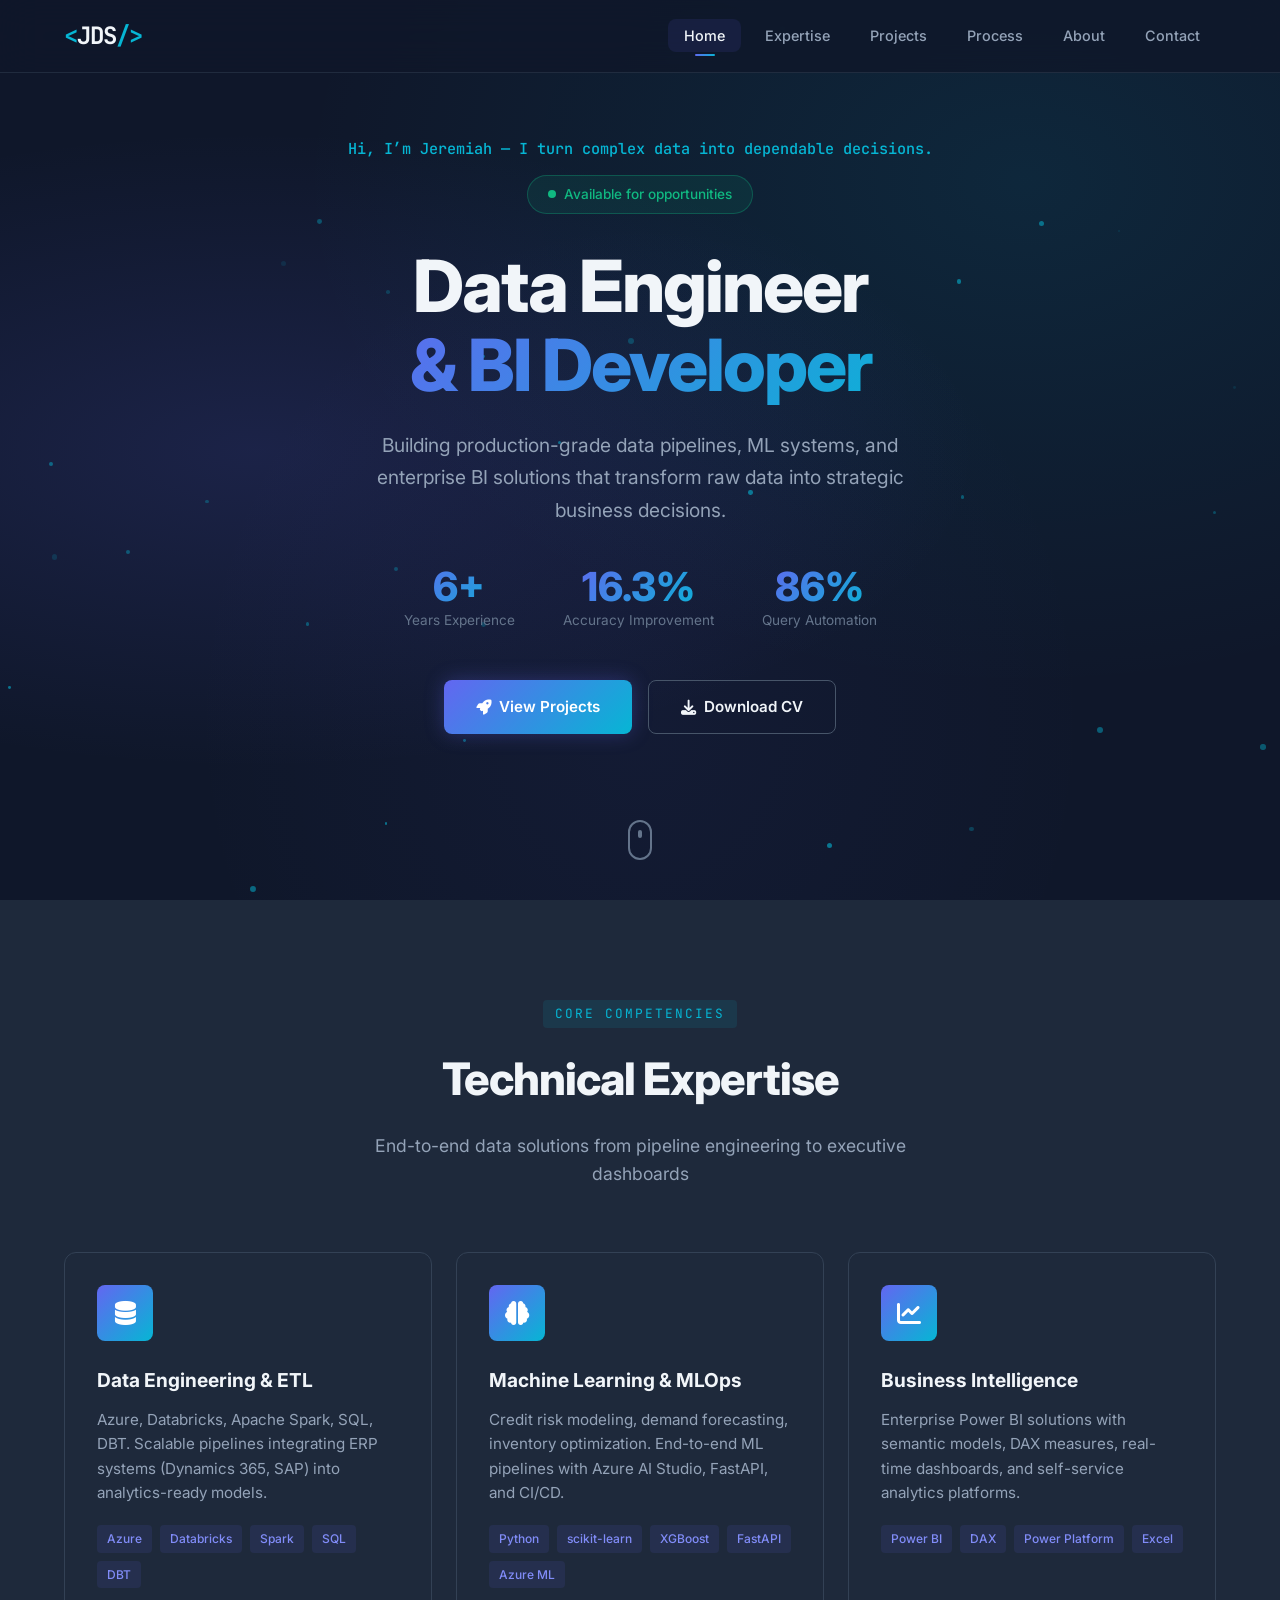
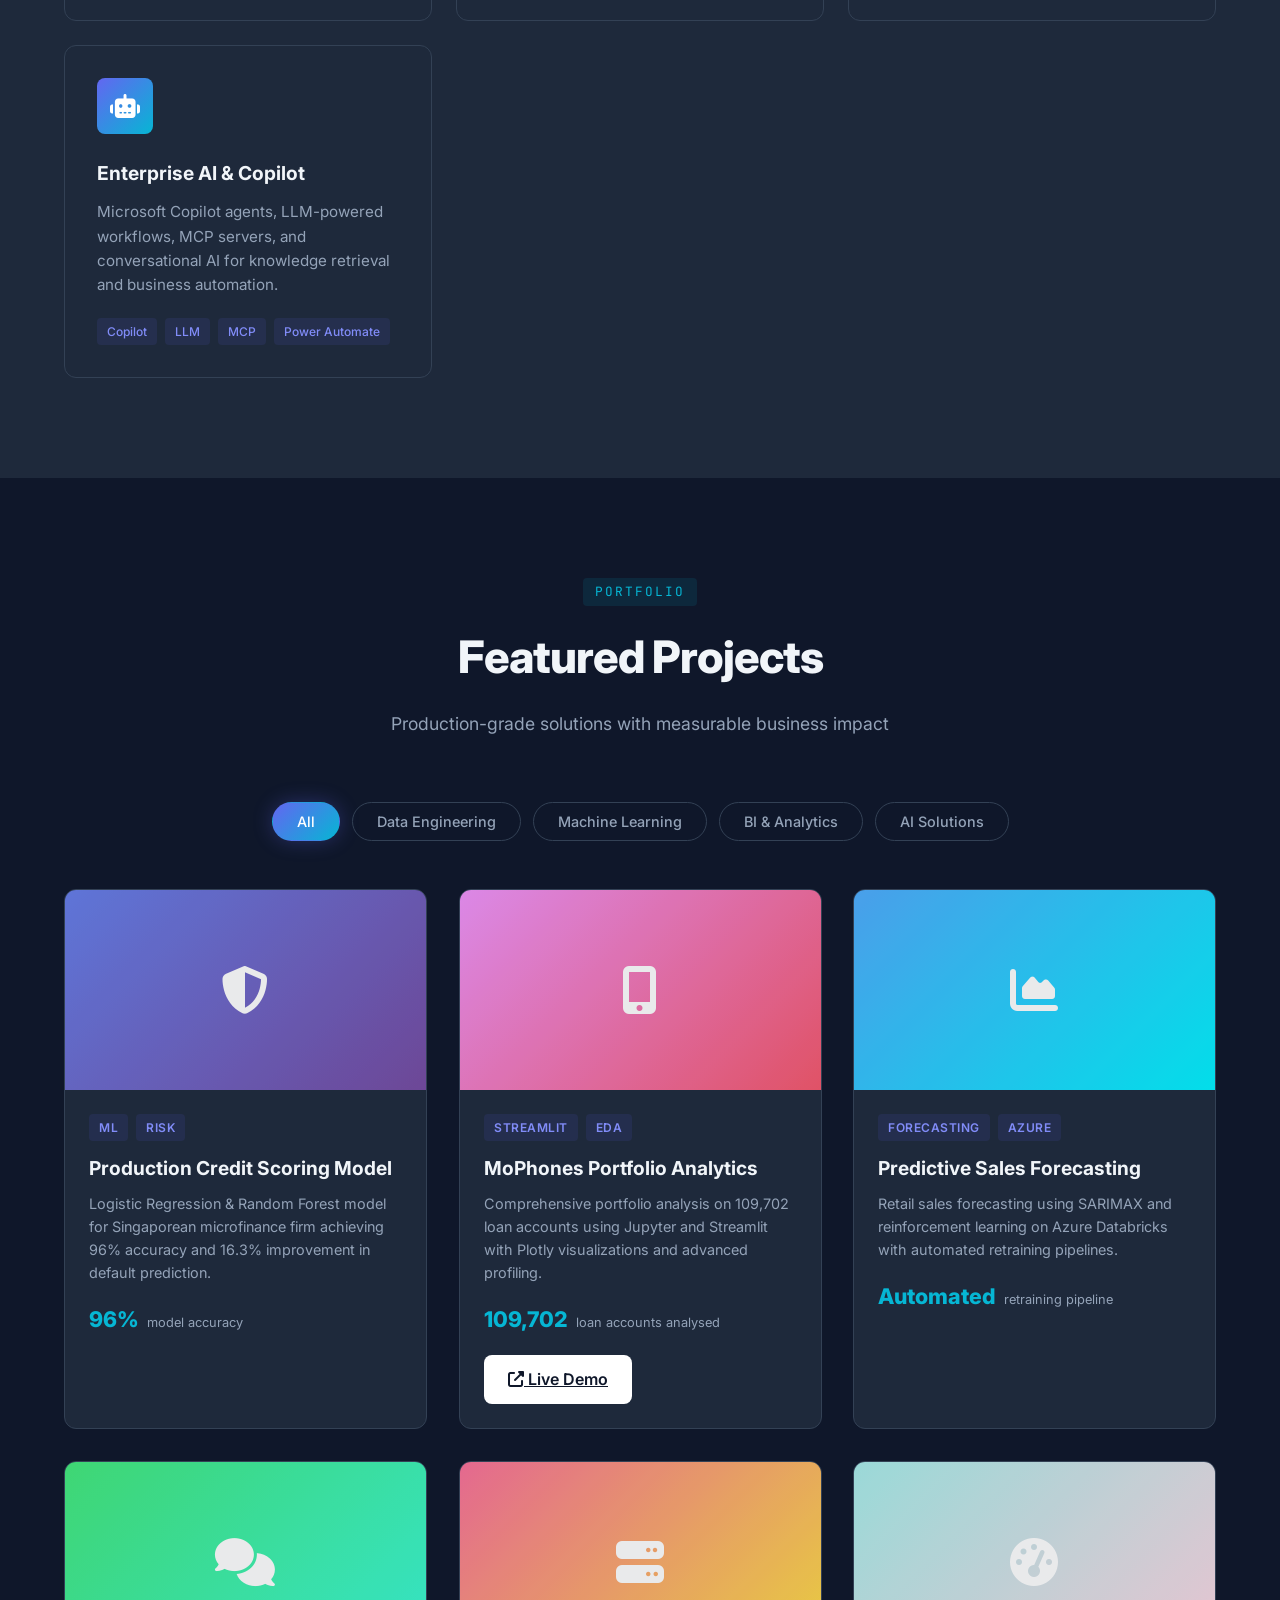
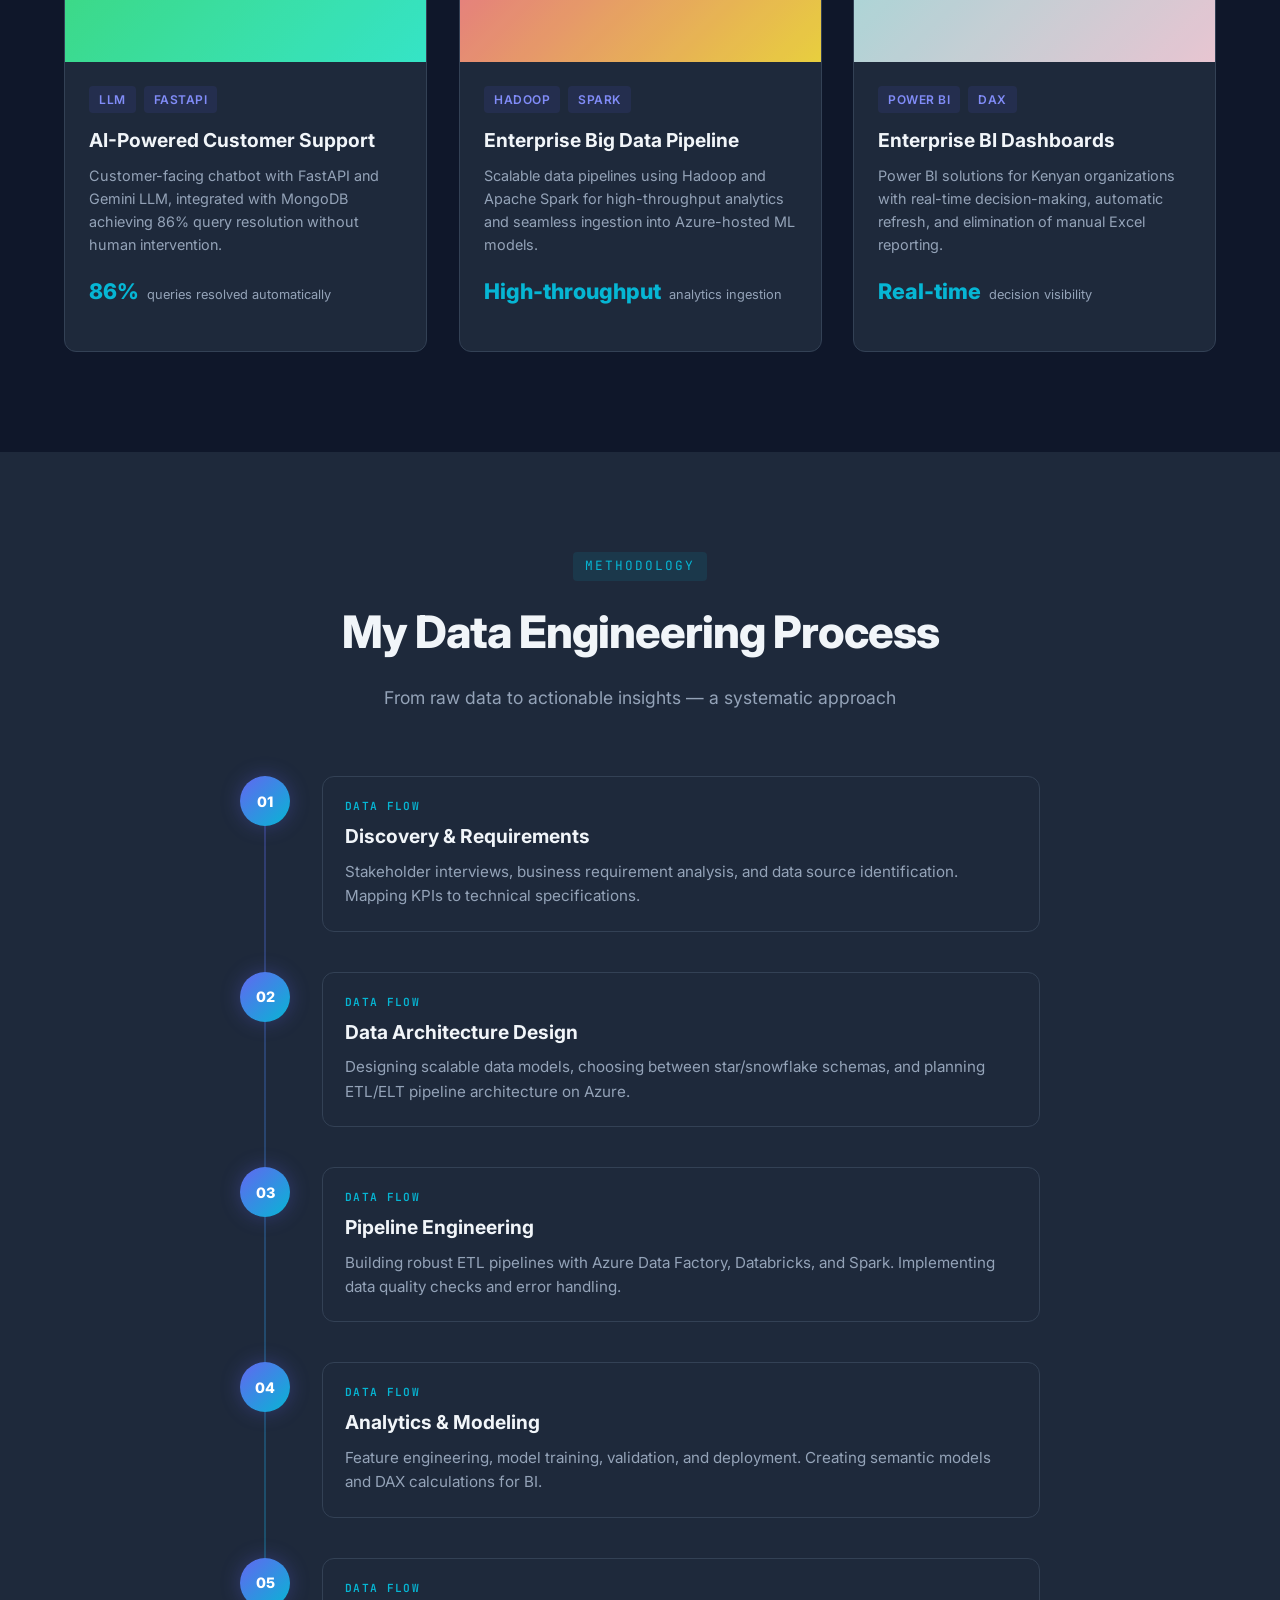
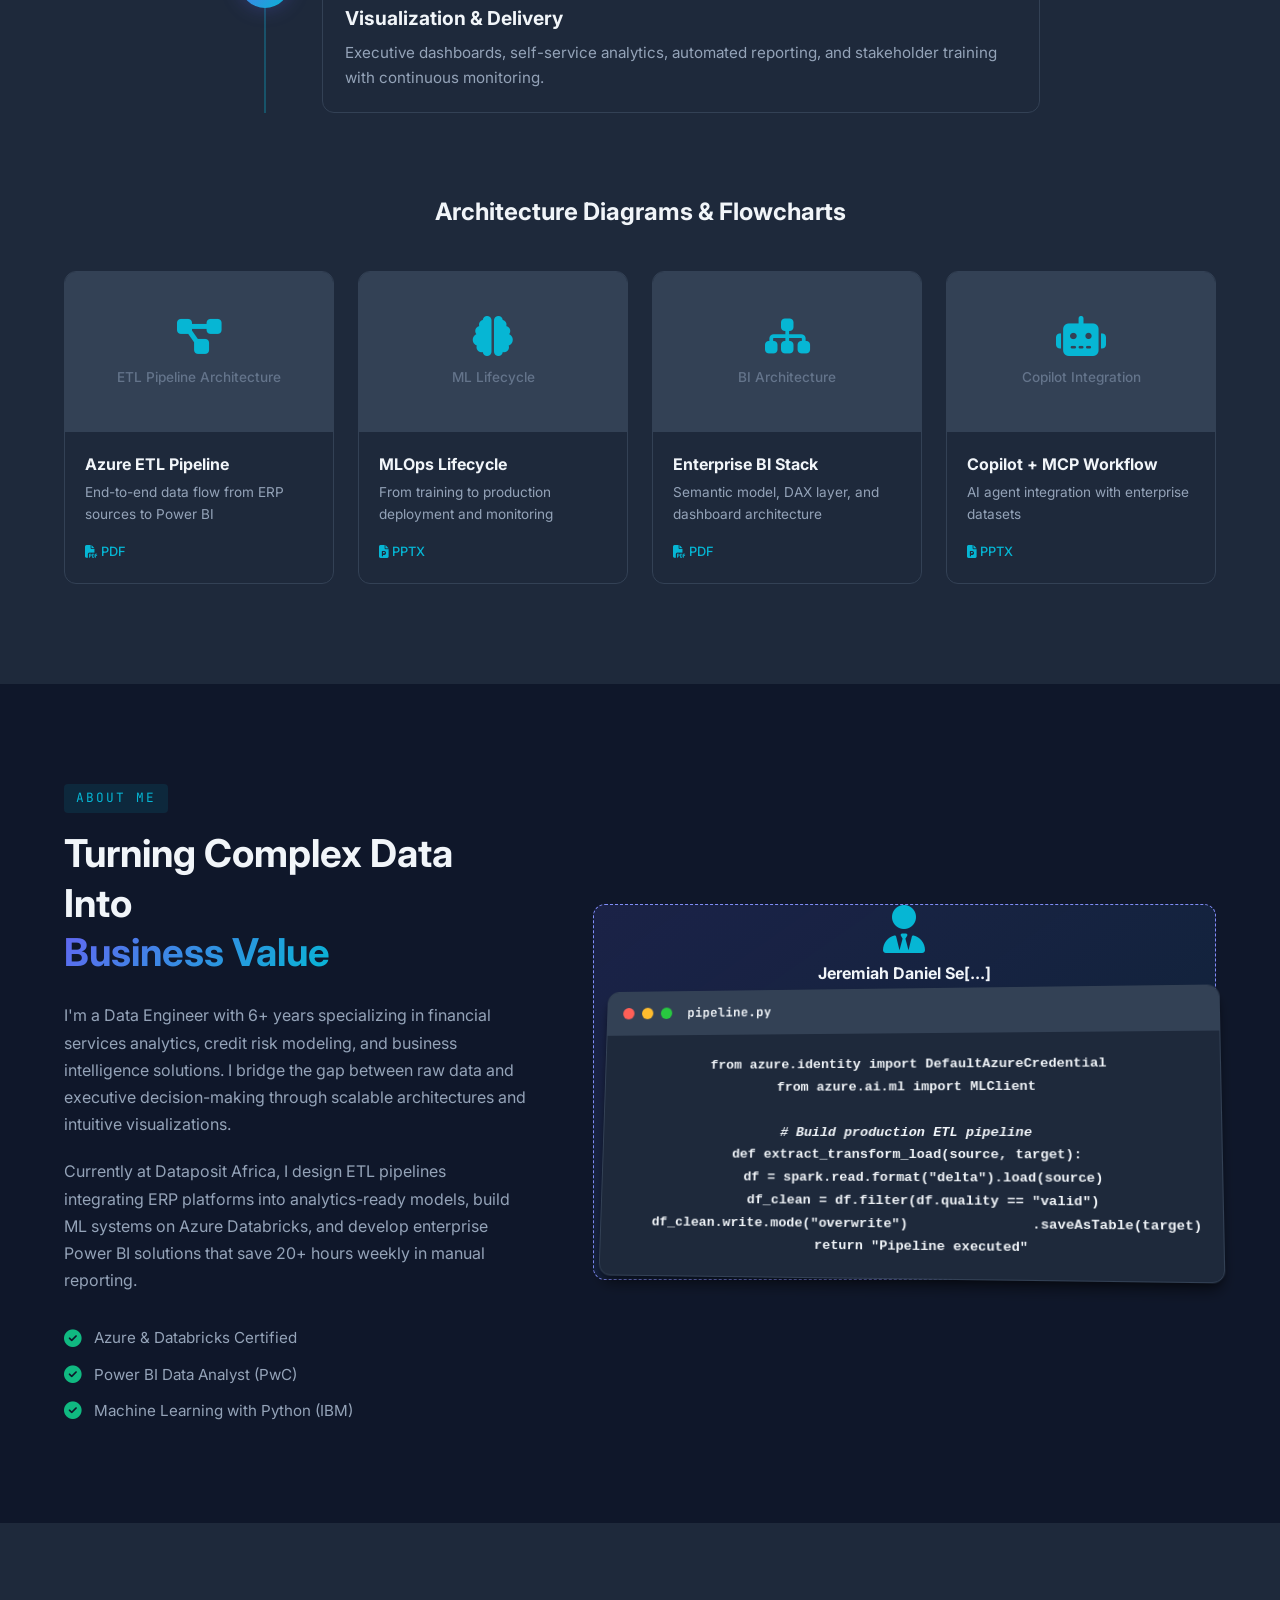
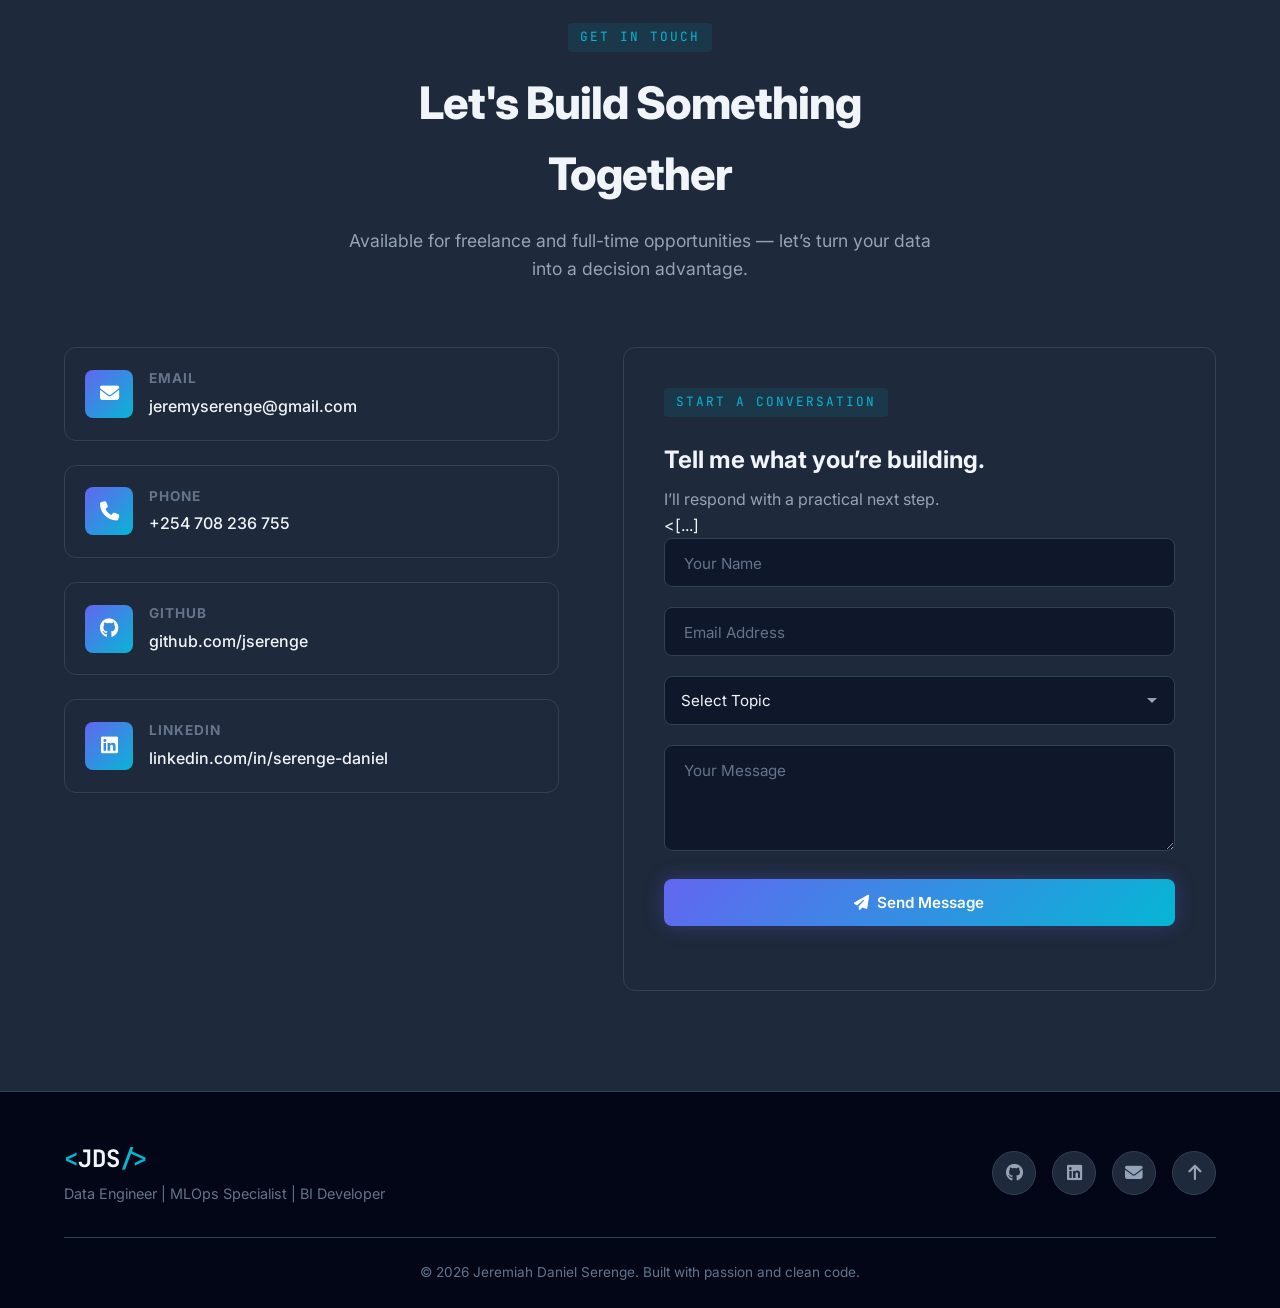
==== commit b9511eab: "Remove 'View Case Study' buttons and add MoPhones live demo link; simplify project cards" ====
--- a/index.html
+++ b/index.html
@@ -170,9 +170,6 @@
                         <h3>Production Credit Scoring Model</h3>
                         <p>Logistic Regression & Random Forest model for Singaporean microfinance firm achieving 96% accuracy and 16.3% improvement in default prediction.</p>
                         <div class="project-metric"><strong>96%</strong><span>model accuracy</span></div>
-                        <div class="project-links">
-                            <button onclick="openModal('credit-risk')" class="case-study-btn"><i class="fas fa-arrow-right"></i> View Case Study</button>
-                        </div>
                     </div>
                 </div>
 
@@ -183,9 +180,9 @@
                             <i class="fas fa-mobile-alt"></i>
                         </div>
                         <div class="project-overlay">
-                            <button class="btn-view" onclick="openModal('mophones')">
-                                <i class="fas fa-expand"></i> View Details
-                            </button>
+                            <a class="btn-view" href="https://mophones-ksstnmfcqgr6rjsdpspc8r.streamlit.app/" target="_blank" rel="noopener">
+                                <i class="fas fa-external-link-alt"></i> Live Demo
+                            </a>
                         </div>
                     </div>
                     <div class="project-info">
@@ -197,7 +194,9 @@
                         <p>Comprehensive portfolio analysis on 109,702 loan accounts using Jupyter and Streamlit with Plotly visualizations and advanced profiling.</p>
                         <div class="project-metric"><strong>109,702</strong><span>loan accounts analysed</span></div>
                         <div class="project-links">
-                            <button onclick="openModal('mophones')" class="case-study-btn"><i class="fas fa-arrow-right"></i> View Case Study</button>
+                            <a class="btn-view" href="https://mophones-ksstnmfcqgr6rjsdpspc8r.streamlit.app/" target="_blank" rel="noopener">
+                                <i class="fas fa-external-link-alt"></i> Live Demo
+                            </a>
                         </div>
                     </div>
                 </div>
@@ -222,9 +221,6 @@
                         <h3>Predictive Sales Forecasting</h3>
                         <p>Retail sales forecasting using SARIMAX and reinforcement learning on Azure Databricks with automated retraining pipelines.</p>
                         <div class="project-metric"><strong>Automated</strong><span>retraining pipeline</span></div>
-                        <div class="project-links">
-                            <button onclick="openModal('forecasting')" class="case-study-btn"><i class="fas fa-arrow-right"></i> View Case Study</button>
-                        </div>
                     </div>
                 </div>
 
@@ -248,9 +244,6 @@
                         <h3>AI-Powered Customer Support</h3>
                         <p>Customer-facing chatbot with FastAPI and Gemini LLM, integrated with MongoDB achieving 86% query resolution without human intervention.</p>
                         <div class="project-metric"><strong>86%</strong><span>queries resolved automatically</span></div>
-                        <div class="project-links">
-                            <button onclick="openModal('chatbot')" class="case-study-btn"><i class="fas fa-arrow-right"></i> View Case Study</button>
-                        </div>
                     </div>
                 </div>
 
@@ -274,9 +267,6 @@
                         <h3>Enterprise Big Data Pipeline</h3>
                         <p>Scalable data pipelines using Hadoop and Apache Spark for high-throughput analytics and seamless ingestion into Azure-hosted ML models.</p>
                         <div class="project-metric"><strong>High-throughput</strong><span>analytics ingestion</span></div>
-                        <div class="project-links">
-                            <button onclick="openModal('bigdata')" class="case-study-btn"><i class="fas fa-arrow-right"></i> View Case Study</button>
-                        </div>
                     </div>
                 </div>
 
@@ -300,9 +290,6 @@
                         <h3>Enterprise BI Dashboards</h3>
                         <p>Power BI solutions for Kenyan organizations with real-time decision-making, automatic refresh, and elimination of manual Excel reporting.</p>
                         <div class="project-metric"><strong>Real-time</strong><span>decision visibility</span></div>
-                        <div class="project-links">
-                            <button onclick="openModal('powerbi')" class="case-study-btn"><i class="fas fa-arrow-right"></i> View Case Study</button>
-                        </div>
                     </div>
                 </div>
             </div>
@@ -449,7 +436,7 @@
                     </div>
                 </div>
                 <div class="about-visual">
-                    <div class="portrait-placeholder" role="img" aria-label="Professional headshot placeholder for Jeremiah Daniel Serenge"><i class="fas fa-user-tie"></i><span>Jeremiah Daniel Serenge</span><small>Data Engineer · BI Developer</small></div>
+                    <div class="portrait-placeholder" role="img" aria-label="Professional headshot placeholder for Jeremiah Daniel Serenge"><i class="fas fa-user-tie"></i><span>Jeremiah Daniel Se[...]
                     <div class="code-window">
                         <div class="window-header">
                             <div class="window-dot red"></div>
@@ -522,7 +509,7 @@
                     </div>
                 </div>
                 <div class="contact-form-wrapper">
-                    <div class="contact-form-intro"><span class="section-tag">Start a conversation</span><h3>Tell me what you’re building.</h3><p>I’ll respond with a practical next step.</p></div>
+                    <div class="contact-form-intro"><span class="section-tag">Start a conversation</span><h3>Tell me what you’re building.</h3><p>I’ll respond with a practical next step.</p><[...]
                     <form class="contact-form" id="contactForm">
                         <div class="form-group">
                             <input type="text" id="name" required placeholder=" ">
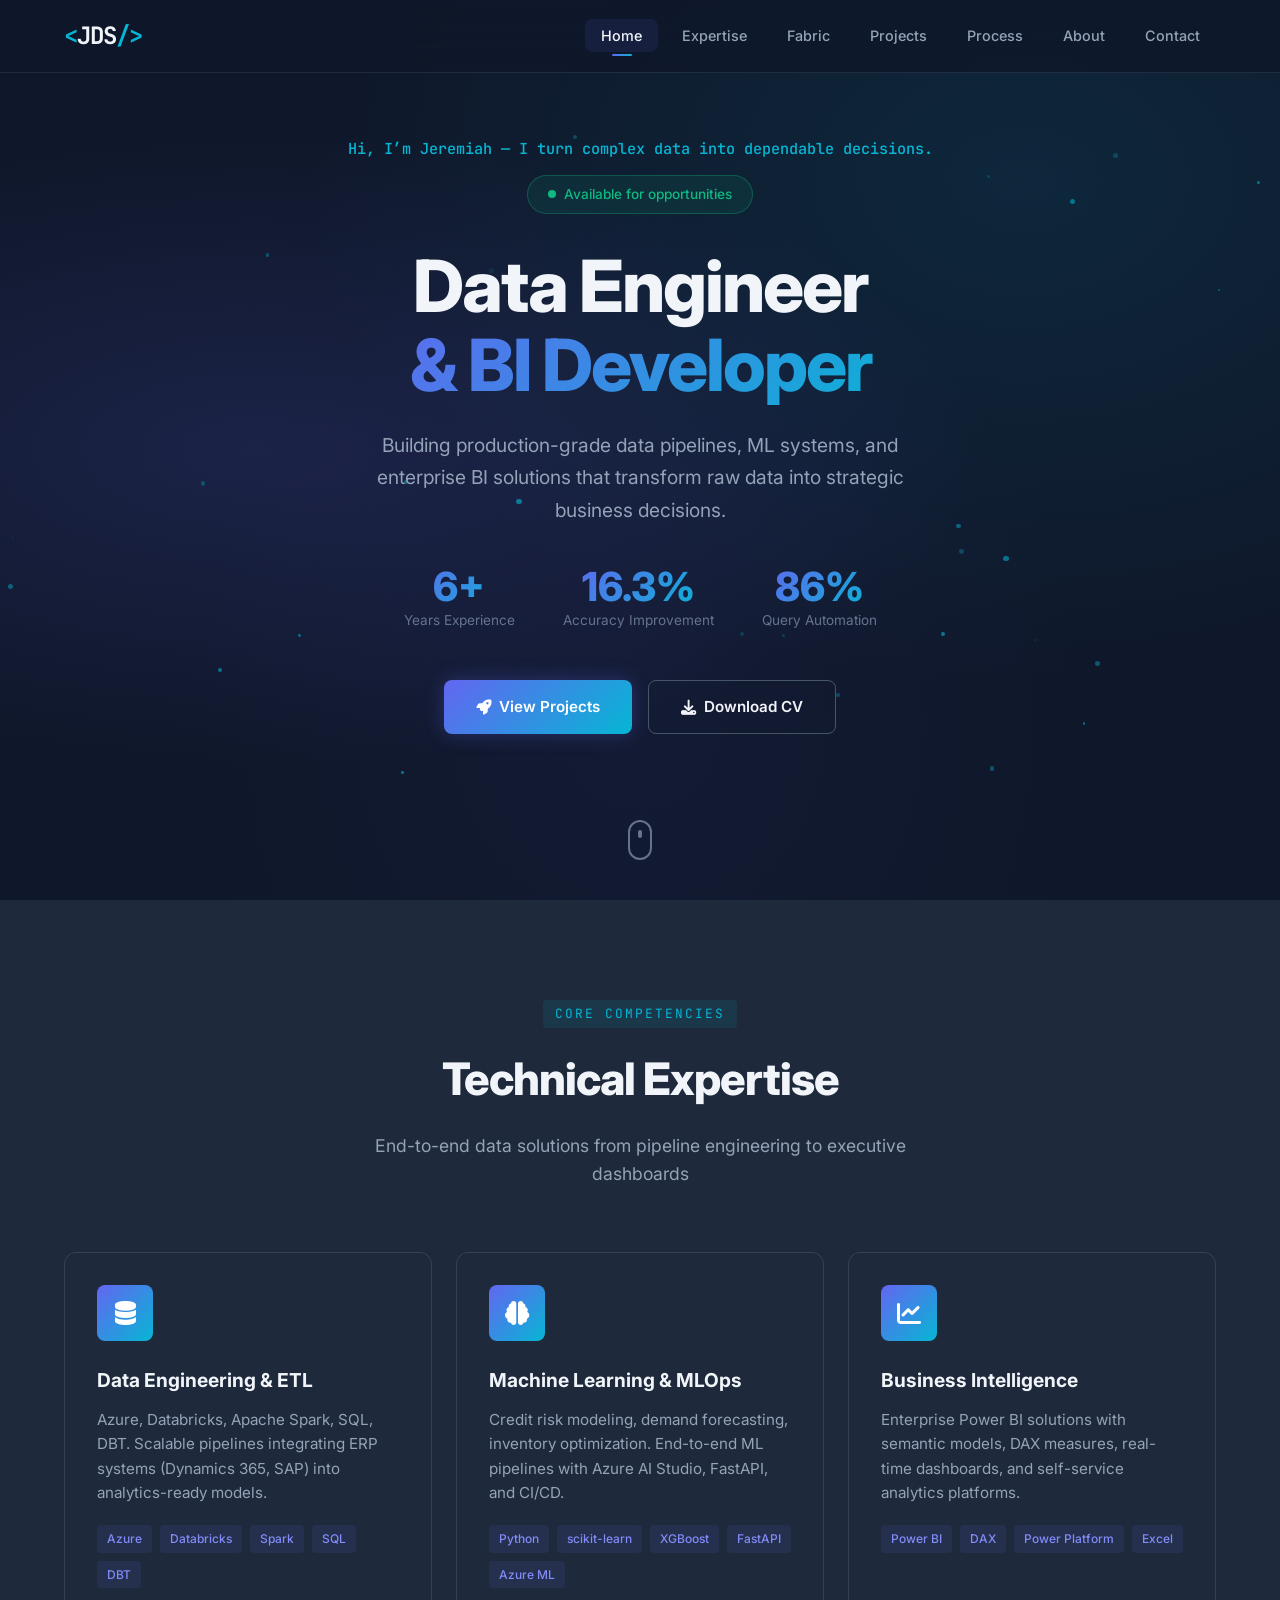
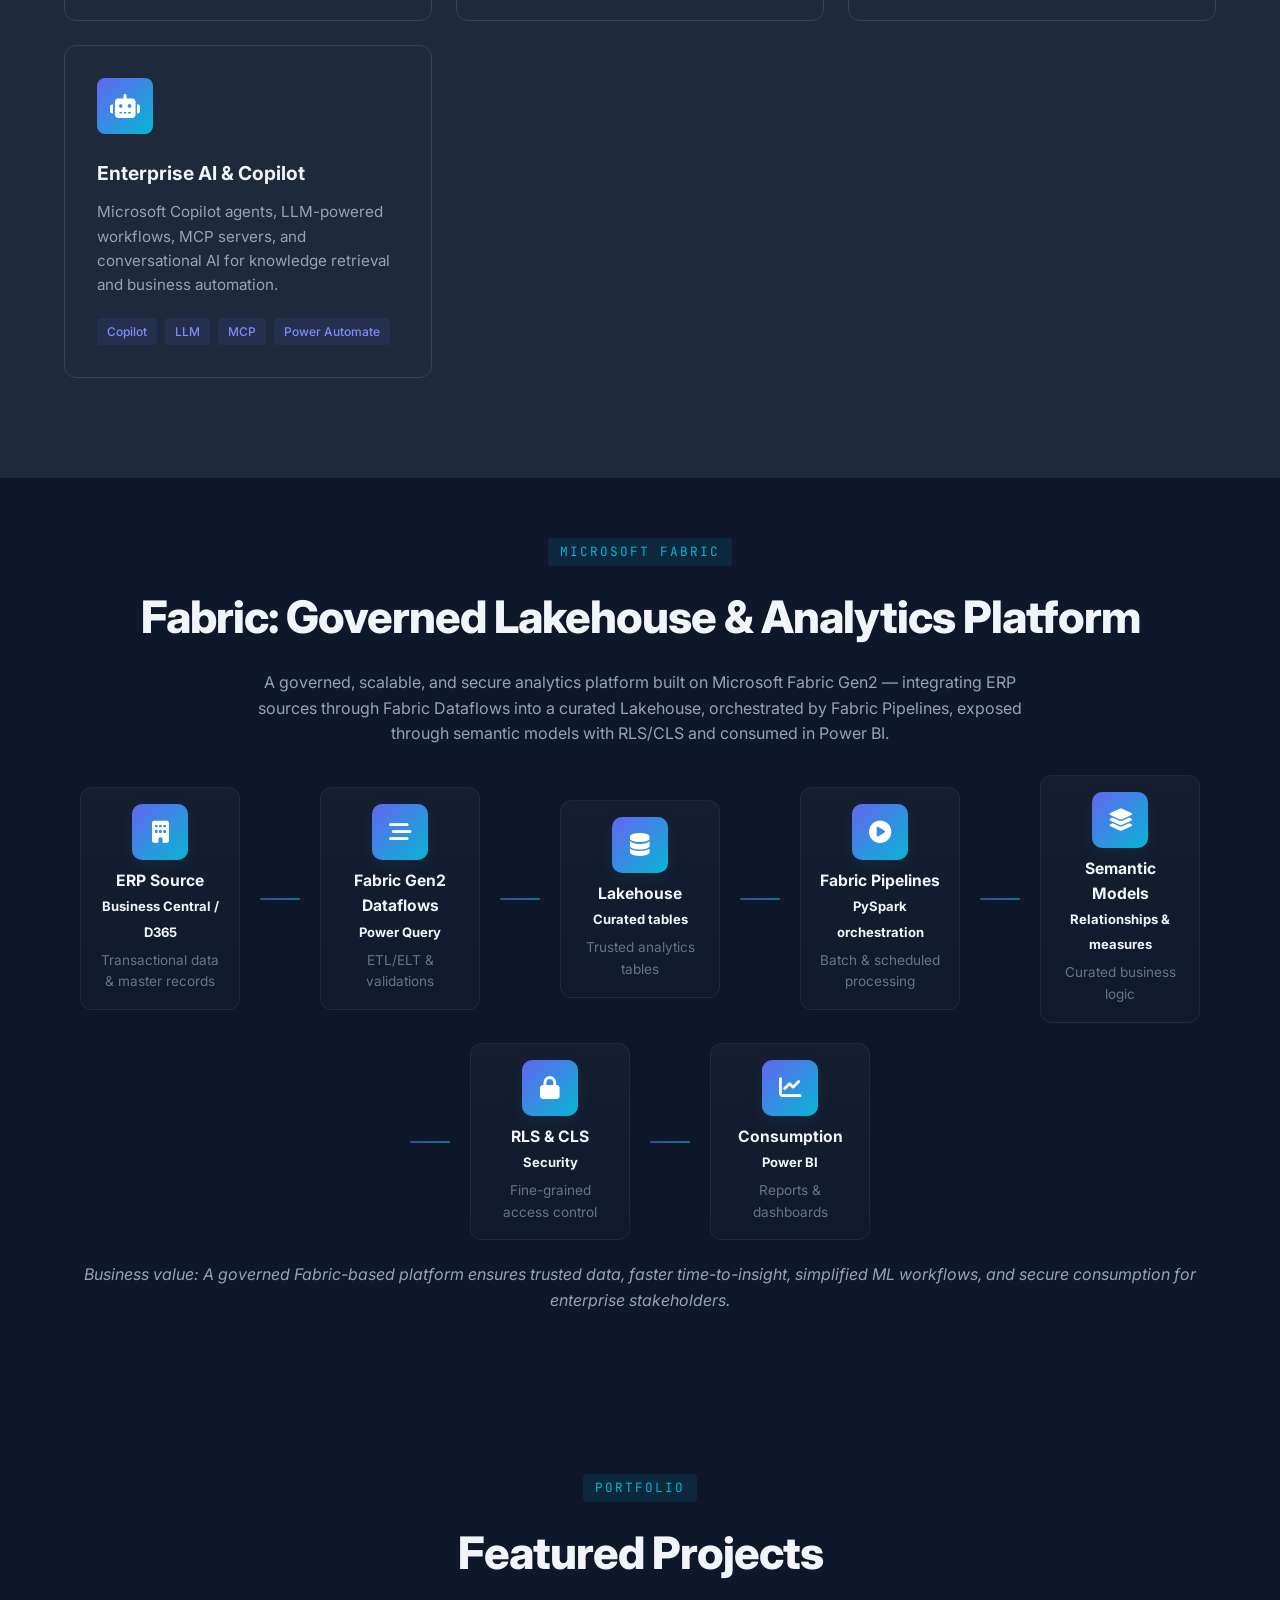
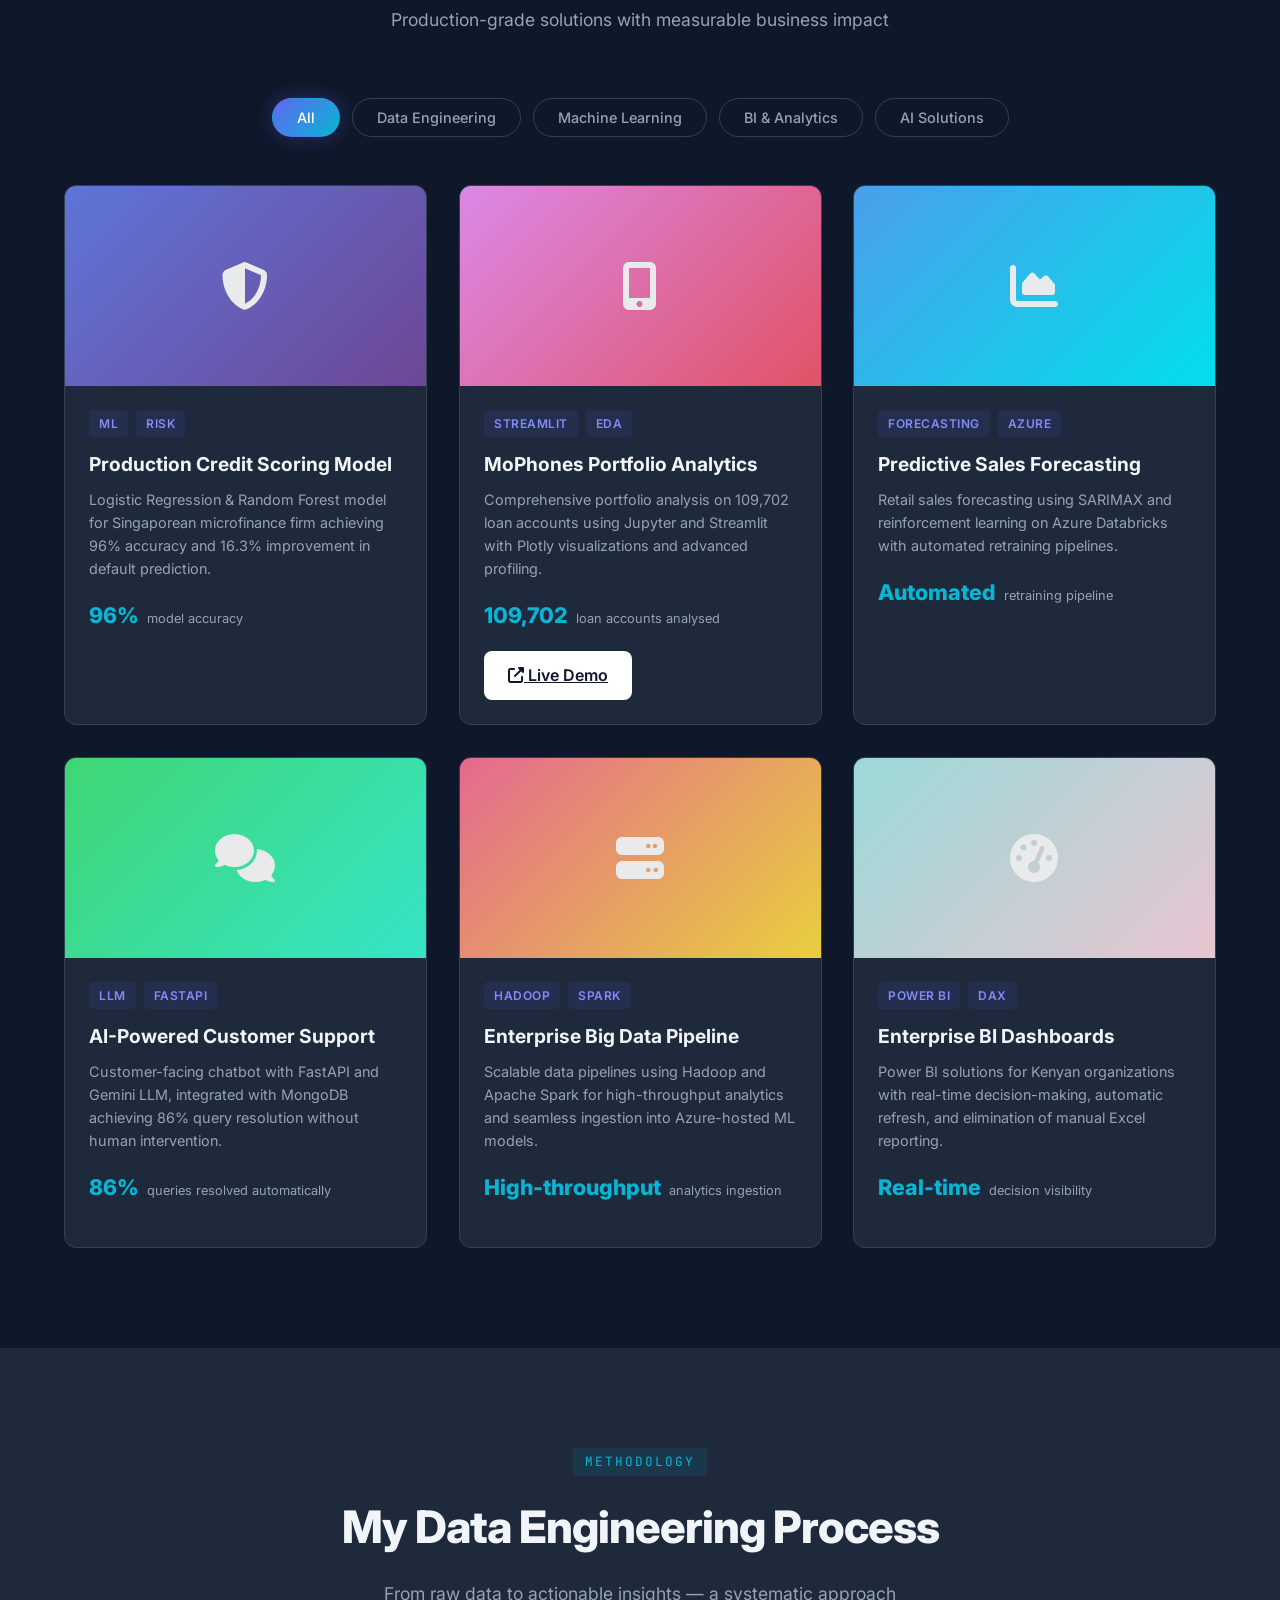
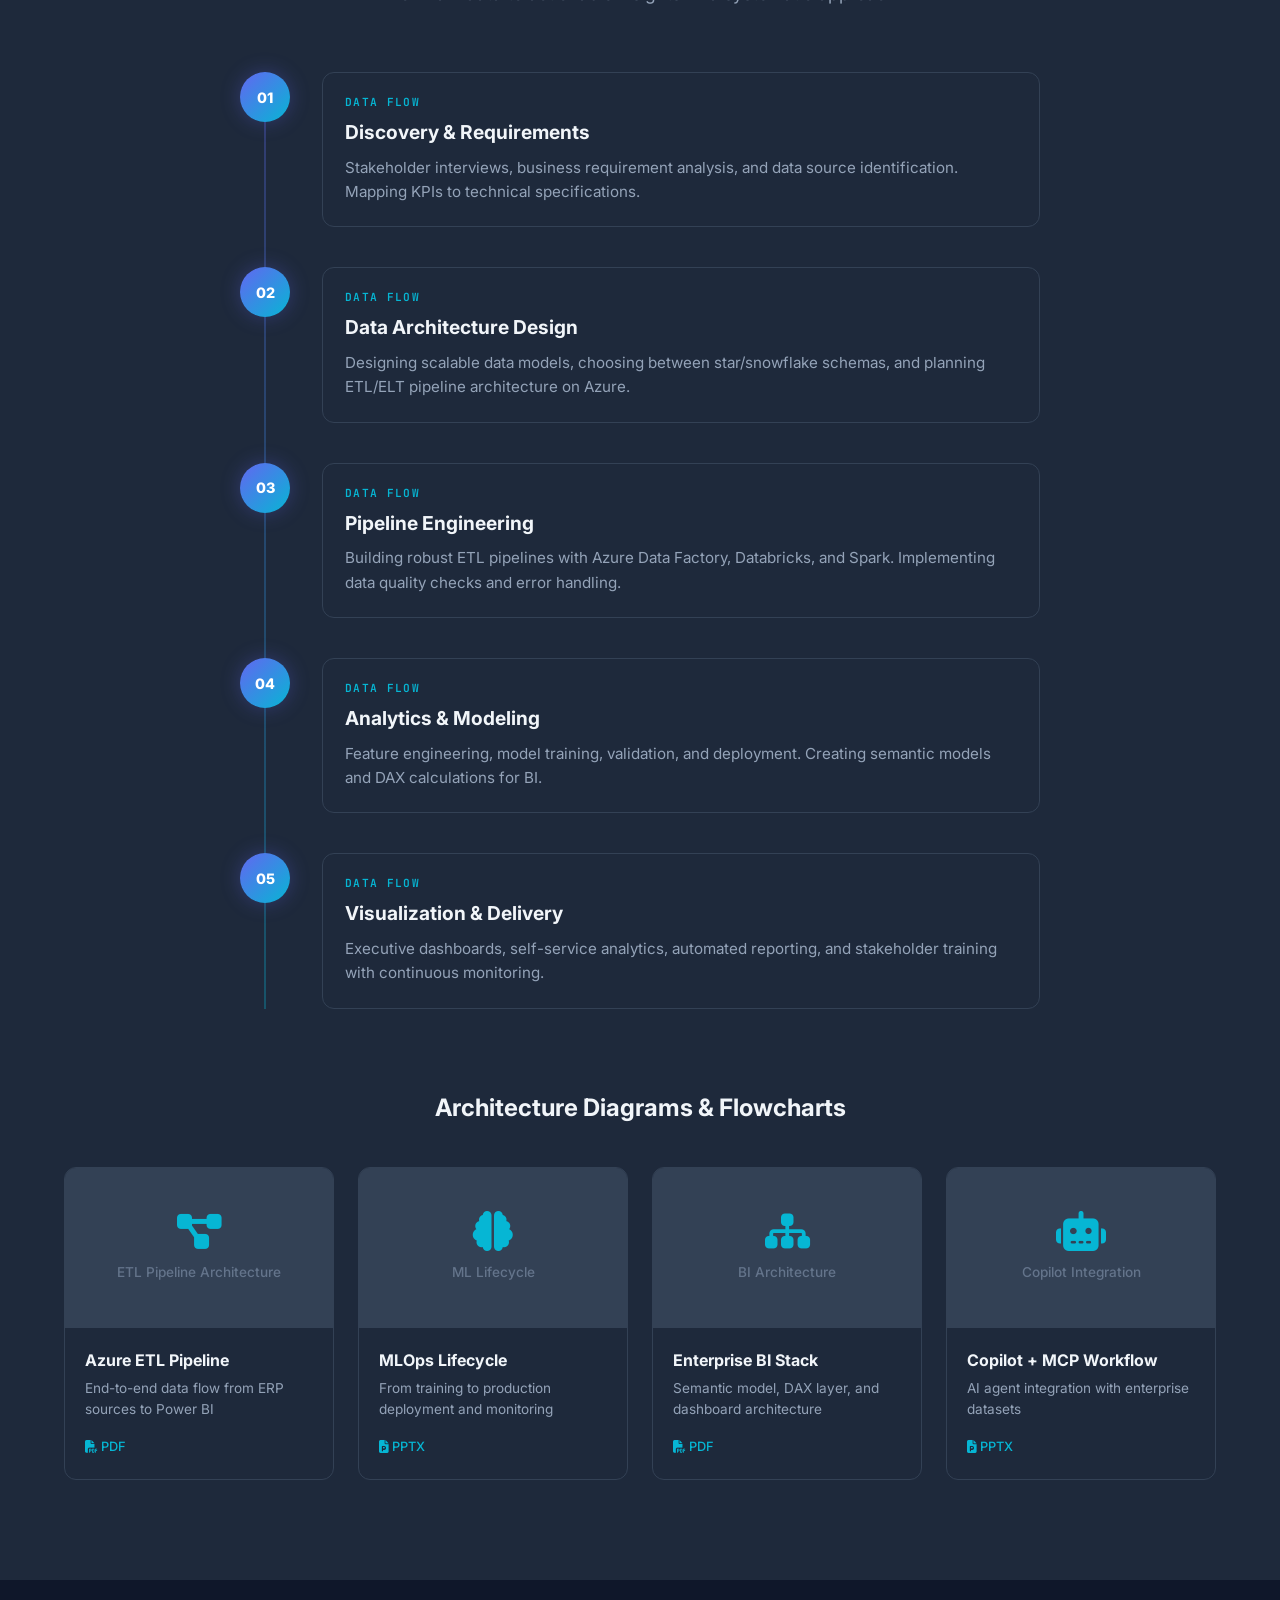
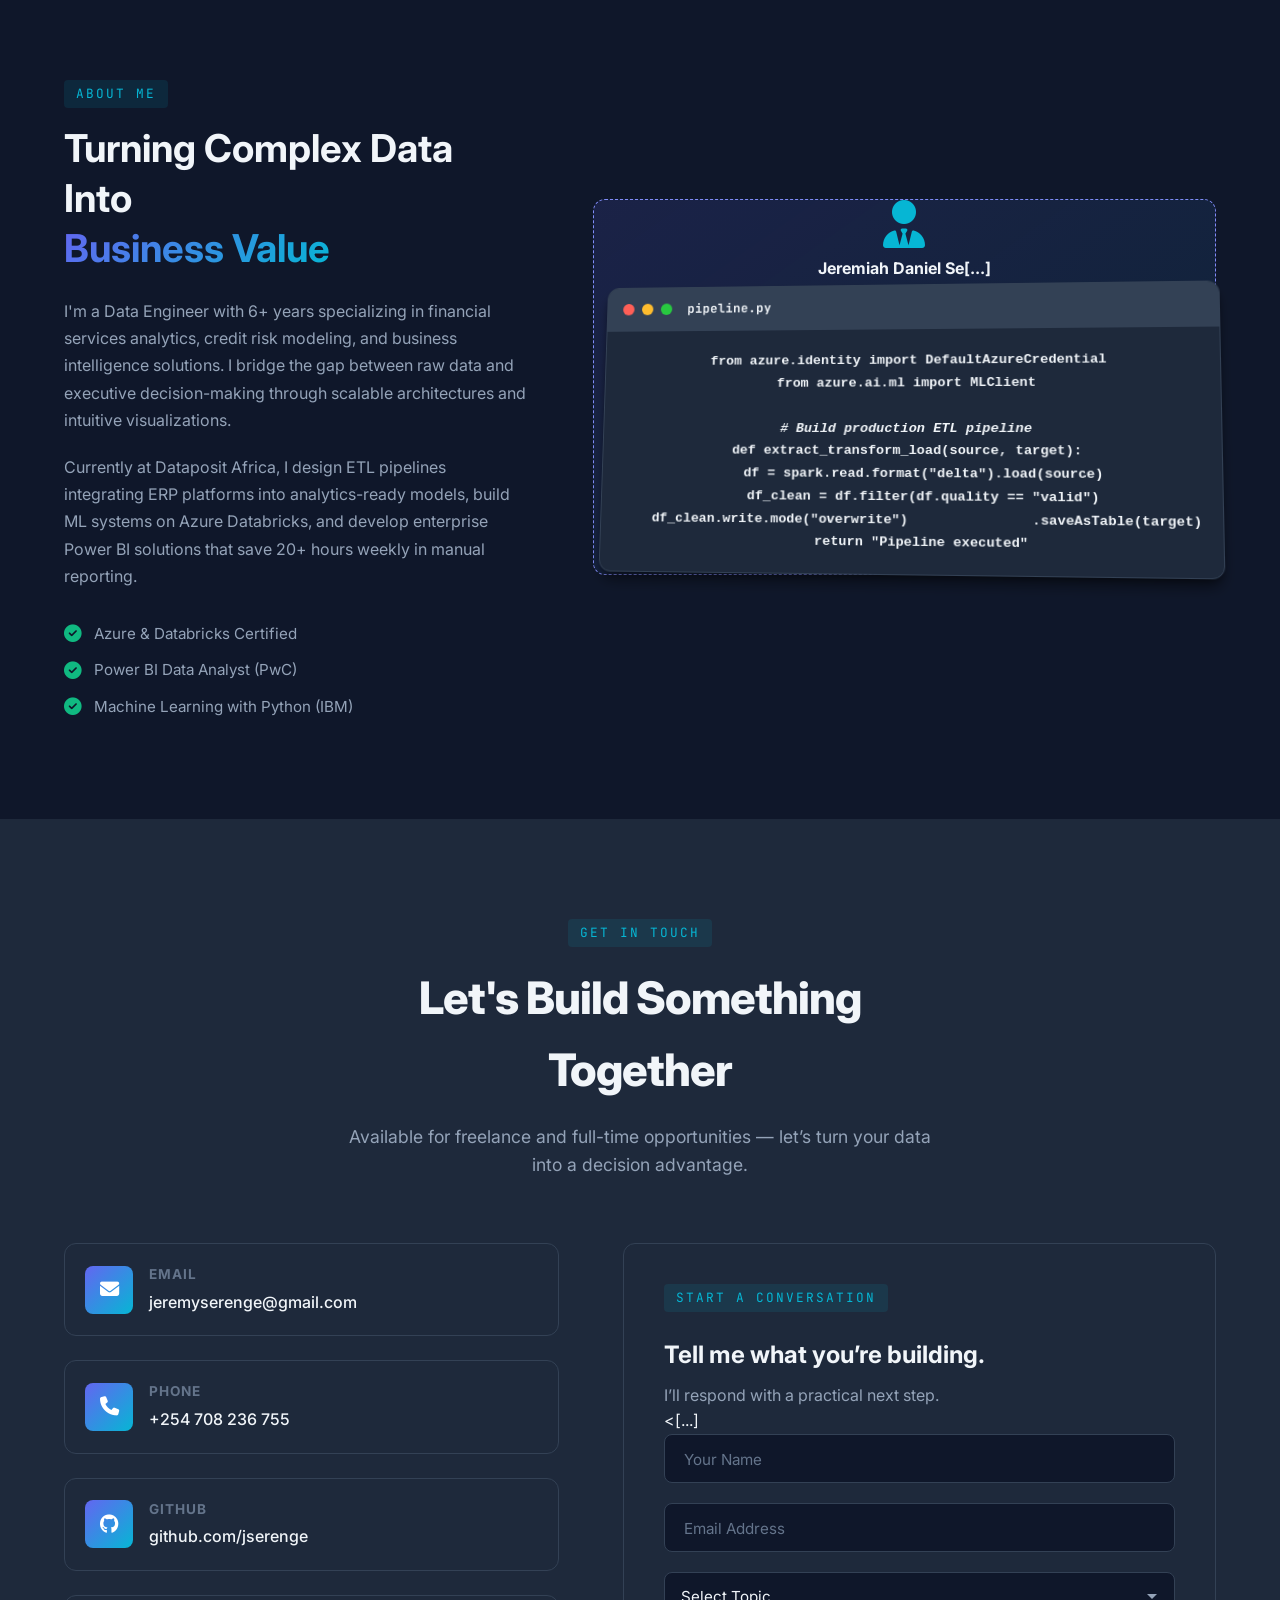
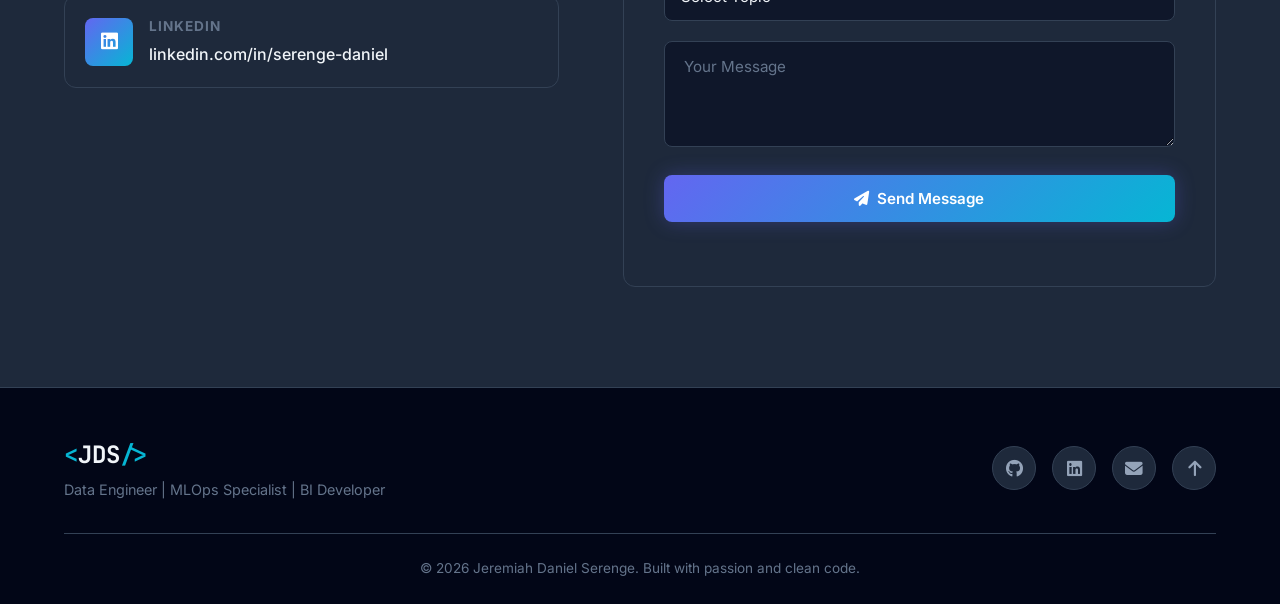
==== commit 70dc14bc: "Add Microsoft Fabric section with interactive architecture diagram and nav link" ====
--- a/index.html
+++ b/index.html
@@ -9,6 +9,68 @@
     <link rel="preconnect" href="https://fonts.googleapis.com">
     <link href="https://fonts.googleapis.com/css2?family=Inter:wght@300;400;500;600;700;800&family=JetBrains+Mono:wght@400;500&display=swap" rel="stylesheet">
     <link rel="stylesheet" href="https://cdnjs.cloudflare.com/ajax/libs/font-awesome/6.5.1/css/all.min.css">
+
+    <!-- Inline styles for Microsoft Fabric section (kept local for easy iteration) -->
+    <style>
+    /* Microsoft Fabric section styles */
+    .fabric {
+        background: linear-gradient(180deg, rgba(15,23,42,0.95), rgba(15,23,42,0.95));
+        padding-top: 60px;
+        padding-bottom: 60px;
+    }
+    .fabric-header { text-align: center; margin-bottom: 28px; }
+    .fabric-desc { color: var(--text-secondary); max-width:800px; margin: 0 auto 28px; }
+
+    .fabric-diagram {
+        display:flex; flex-wrap:wrap; gap:20px; align-items:center; justify-content:center;
+        --node-size: 160px;
+    }
+
+    .fabric-node {
+        width: var(--node-size);
+        min-width: 140px;
+        background: linear-gradient(180deg, rgba(255,255,255,0.03), rgba(255,255,255,0.01));
+        border: 1px solid rgba(71,85,105,0.25);
+        padding: 16px;
+        border-radius: 12px;
+        text-align:center;
+        color: var(--text-primary);
+        position: relative;
+        transition: transform 220ms ease, box-shadow 220ms ease;
+        cursor: pointer;
+    }
+
+    .fabric-node:focus { outline: 2px solid rgba(99,102,241,0.25); outline-offset: 4px; }
+
+    .fabric-node .node-icon {
+        width:56px; height:56px; margin: 0 auto 8px; border-radius:10px; display:flex; align-items:center; justify-content:center; font-size:1.4rem; color:white;
+        background: linear-gradient(135deg, #6366f1 0%, #06b6d4 100%);
+        box-shadow: 0 6px 18px rgba(6,182,212,0.08);
+    }
+
+    .fabric-node h4 { font-size: 0.98rem; margin: 8px 0 6px; }
+    .fabric-node p { color: var(--text-muted); font-size: 0.85rem; margin:0; }
+
+    /* connectors for large screens (visual only) */
+    .fabric-diagram .connector {
+        width: 40px; height: 2px; background: linear-gradient(90deg, rgba(99,102,241,0.6), rgba(6,182,212,0.6)); align-self:center; border-radius:4px;
+    }
+
+    /* tooltip (hover) */
+    .fabric-node .tooltip {
+        display:none; position:absolute; left:50%; transform:translateX(-50%); bottom:calc(100% + 12px); width:260px; background:var(--bg-card); border:1px solid var(--border); padding:12px; border-radius:8px; color:var(--text-secondary); font-size:0.85rem; box-shadow:var(--shadow-lg); z-index:50;
+    }
+    .fabric-node .tooltip::after { content:''; position:absolute; left:50%; transform:translateX(-50%); top:100%; width:0; height:0; border-left:8px solid transparent; border-right:8px solid transparent; border-top:8px solid var(--bg-card); }
+    .fabric-node:hover .tooltip, .fabric-node:focus .tooltip { display:block; }
+
+    /* responsive stacking */
+    @media (max-width: 900px) {
+        .fabric-diagram { flex-direction:column; }
+        .fabric-diagram .connector { display:none; }
+        .fabric-node { width: 100%; max-width:520px; }
+        .fabric-node .tooltip { left: calc(100% + 12px); transform:none; top:50%; bottom:auto; }
+    }
+    </style>
 </head>
 <body>
     <!-- Navigation -->
@@ -23,6 +85,7 @@
             <ul class="nav-menu" id="navMenu">
                 <li><a href="#home" class="nav-link active">Home</a></li>
                 <li><a href="#expertise" class="nav-link">Expertise</a></li>
+                <li><a href="#fabric" class="nav-link">Fabric</a></li>
                 <li><a href="#projects" class="nav-link">Projects</a></li>
                 <li><a href="#process" class="nav-link">Process</a></li>
                 <li><a href="#about" class="nav-link">About</a></li>
@@ -128,6 +191,84 @@
                         <span>Copilot</span><span>LLM</span><span>MCP</span><span>Power Automate</span>
                     </div>
                 </div>
+            </div>
+        </div>
+    </section>
+
+    <!-- Microsoft Fabric Section -->
+    <section id="fabric" class="fabric">
+        <div class="container">
+            <div class="fabric-header">
+                <span class="section-tag">Microsoft Fabric</span>
+                <h2 class="section-title">Fabric: Governed Lakehouse & Analytics Platform</h2>
+                <p class="fabric-desc">A governed, scalable, and secure analytics platform built on Microsoft Fabric Gen2 — integrating ERP sources through Fabric Dataflows into a curated Lakehouse, orchestrated by Fabric Pipelines, exposed through semantic models with RLS/CLS and consumed in Power BI.</p>
+            </div>
+
+            <div class="fabric-diagram" role="list">
+                <div class="fabric-node" role="listitem" tabindex="0" data-tooltip="ERP systems (Business Central / Dynamics 365) as transactional source systems. Capture full history and change tracking where possible.">
+                    <div class="node-icon"><i class="fas fa-building"></i></div>
+                    <h4>ERP Source<br><small>Business Central / D365</small></h4>
+                    <p class="node-sub">Transactional data & master records</p>
+                    <div class="tooltip">ERP systems (Business Central / Dynamics 365) — primary transactional sources. Use CDC or incremental extraction to Fabric Dataflows.</div>
+                </div>
+
+                <div class="connector" aria-hidden="true"></div>
+
+                <div class="fabric-node" role="listitem" tabindex="0" data-tooltip="Fabric Gen2 Dataflows perform Power Query-driven ETL/ELT: schema mapping, cleaning, type coercion, and data quality validations with built-in lineage.">
+                    <div class="node-icon"><i class="fas fa-stream"></i></div>
+                    <h4>Fabric Gen2 Dataflows<br><small>Power Query</small></h4>
+                    <p class="node-sub">ETL/ELT & validations</p>
+                    <div class="tooltip">Fabric Gen2 Dataflows: Power Query transformations, validations, basic profiling and column-level checks. Lineage and monitoring available in Fabric.</div>
+                </div>
+
+                <div class="connector" aria-hidden="true"></div>
+
+                <div class="fabric-node" role="listitem" tabindex="0" data-tooltip="Curated Lakehouse tables (delta) that serve as the single source of truth for analytics and model training.">
+                    <div class="node-icon"><i class="fas fa-database"></i></div>
+                    <h4>Lakehouse<br><small>Curated tables</small></h4>
+                    <p class="node-sub">Trusted analytics tables</p>
+                    <div class="tooltip">Lakehouse (delta tables) for curated, clean, query-ready datasets. Implement partitioning, compaction, and time travel policies.</div>
+                </div>
+
+                <div class="connector" aria-hidden="true"></div>
+
+                <div class="fabric-node" role="listitem" tabindex="0" data-tooltip="Fabric Pipelines orchestrate PySpark notebooks and jobs for analysis, aggregations, and quick ML tasks — integrated with compute and lifecycle management.">
+                    <div class="node-icon"><i class="fas fa-play-circle"></i></div>
+                    <h4>Fabric Pipelines<br><small>PySpark orchestration</small></h4>
+                    <p class="node-sub">Batch & scheduled processing</p>
+                    <div class="tooltip">Fabric Pipelines schedule and orchestrate notebooks and jobs. Use them for ETL orchestration, retraining models, and downstream aggregations.</div>
+                </div>
+
+                <div class="connector" aria-hidden="true"></div>
+
+                <div class="fabric-node" role="listitem" tabindex="0" data-tooltip="Semantic models define relationships, measures and business logic; publish models for Power BI consumption and centralized governance.">
+                    <div class="node-icon"><i class="fas fa-layer-group"></i></div>
+                    <h4>Semantic Models<br><small>Relationships & measures</small></h4>
+                    <p class="node-sub">Curated business logic</p>
+                    <div class="tooltip">Semantic models (Fabric / Power BI) expose standardized measures and relationships. Version and certify models for self-service analytics.</div>
+                </div>
+
+                <div class="connector" aria-hidden="true"></div>
+
+                <div class="fabric-node" role="listitem" tabindex="0" data-tooltip="Security controls: Row-Level Security (RLS) and Column-Level Security (CLS) enforced at model or lakehouse level to meet data privacy requirements.">
+                    <div class="node-icon"><i class="fas fa-lock"></i></div>
+                    <h4>RLS & CLS<br><small>Security</small></h4>
+                    <p class="node-sub">Fine-grained access control</p>
+                    <div class="tooltip">Enforce RLS and CLS in semantic models and on Lakehouse access. Combine with Fabric policies and Purview for governance.</div>
+                </div>
+
+                <div class="connector" aria-hidden="true"></div>
+
+                <div class="fabric-node" role="listitem" tabindex="0" data-tooltip="Power BI reports and dashboards consume the certified semantic models and Lakehouse datasets; provide self-service and governed delivery to stakeholders.">
+                    <div class="node-icon"><i class="fas fa-chart-line"></i></div>
+                    <h4>Consumption<br><small>Power BI</small></h4>
+                    <p class="node-sub">Reports & dashboards</p>
+                    <div class="tooltip">Power BI consumes semantic models and the Lakehouse. Deliver operational reports, paginated reports and analytical dashboards with governed refresh schedules.</div>
+                </div>
+            </div>
+
+            <div style="text-align:center; margin-top:22px; color:var(--text-secondary);">
+                <em>Business value: A governed Fabric-based platform ensures trusted data, faster time-to-insight, simplified ML workflows, and secure consumption for enterprise stakeholders.</em>
             </div>
         </div>
     </section>
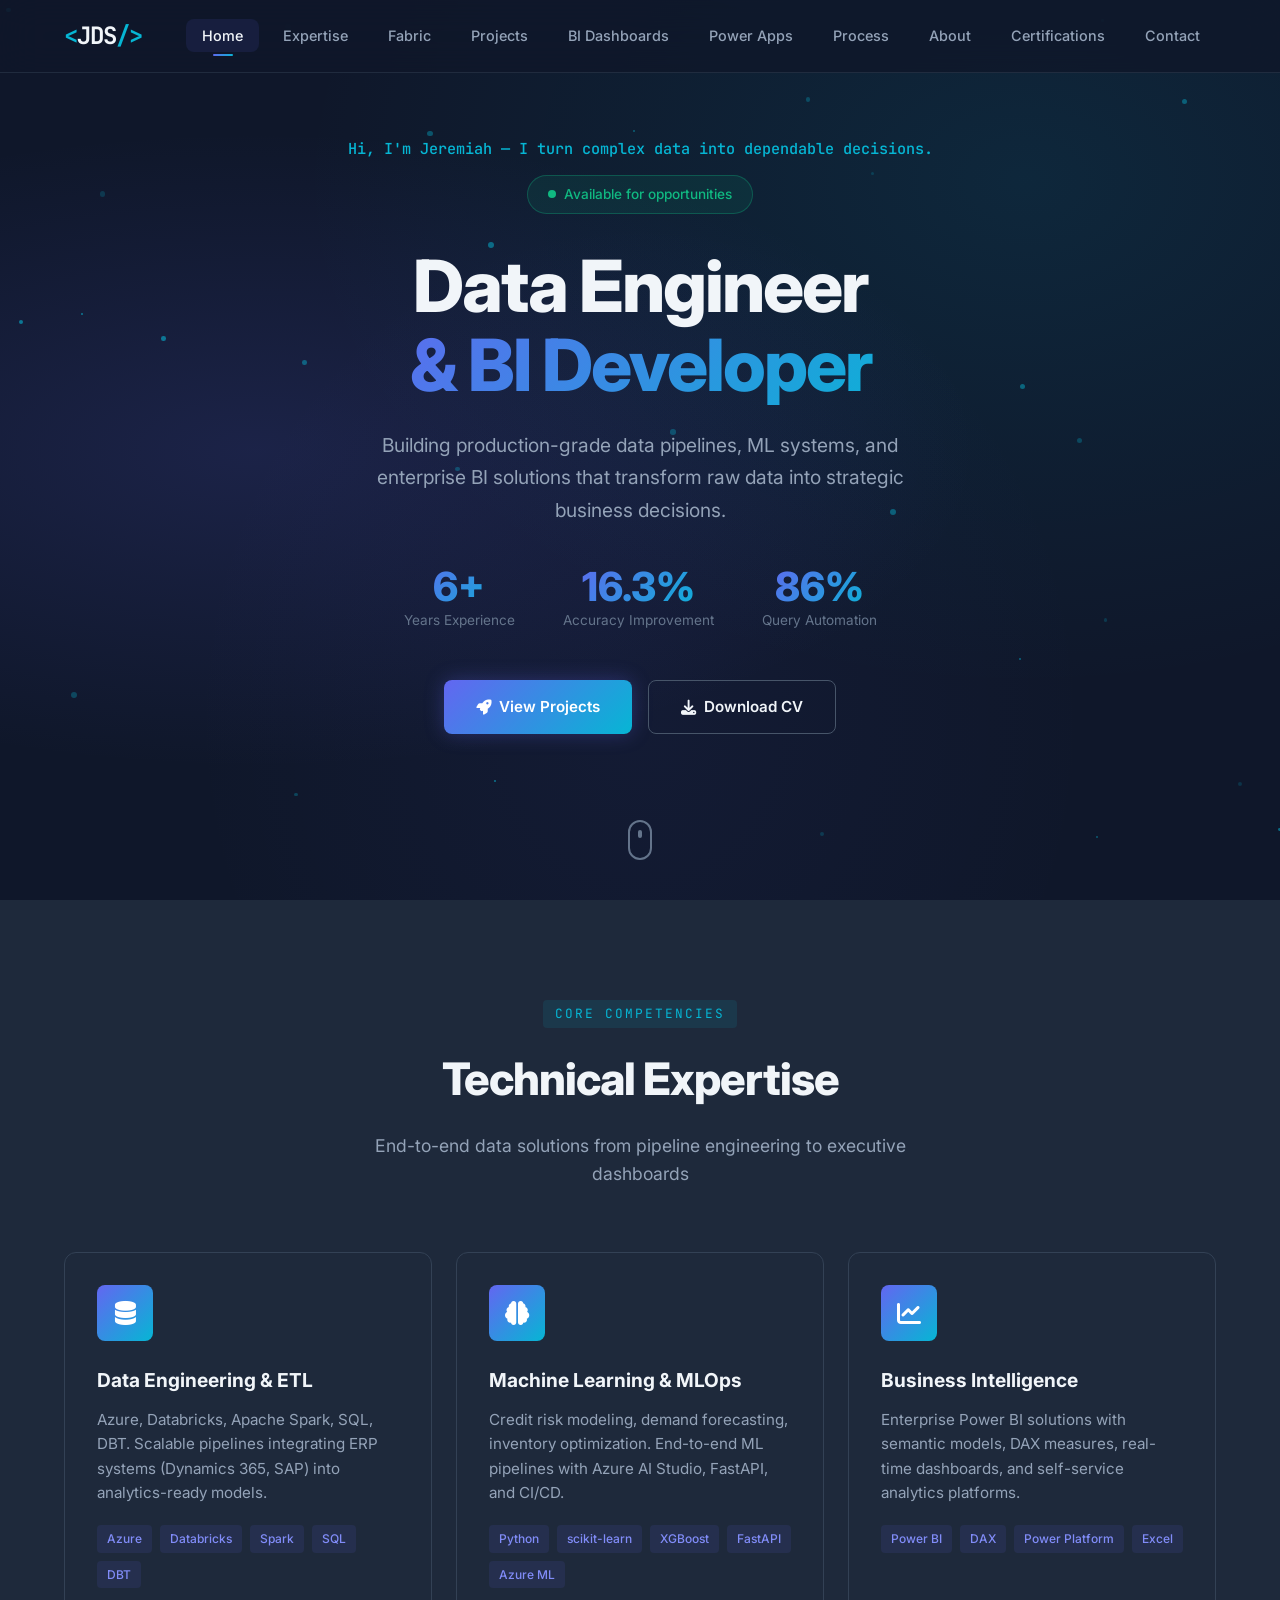
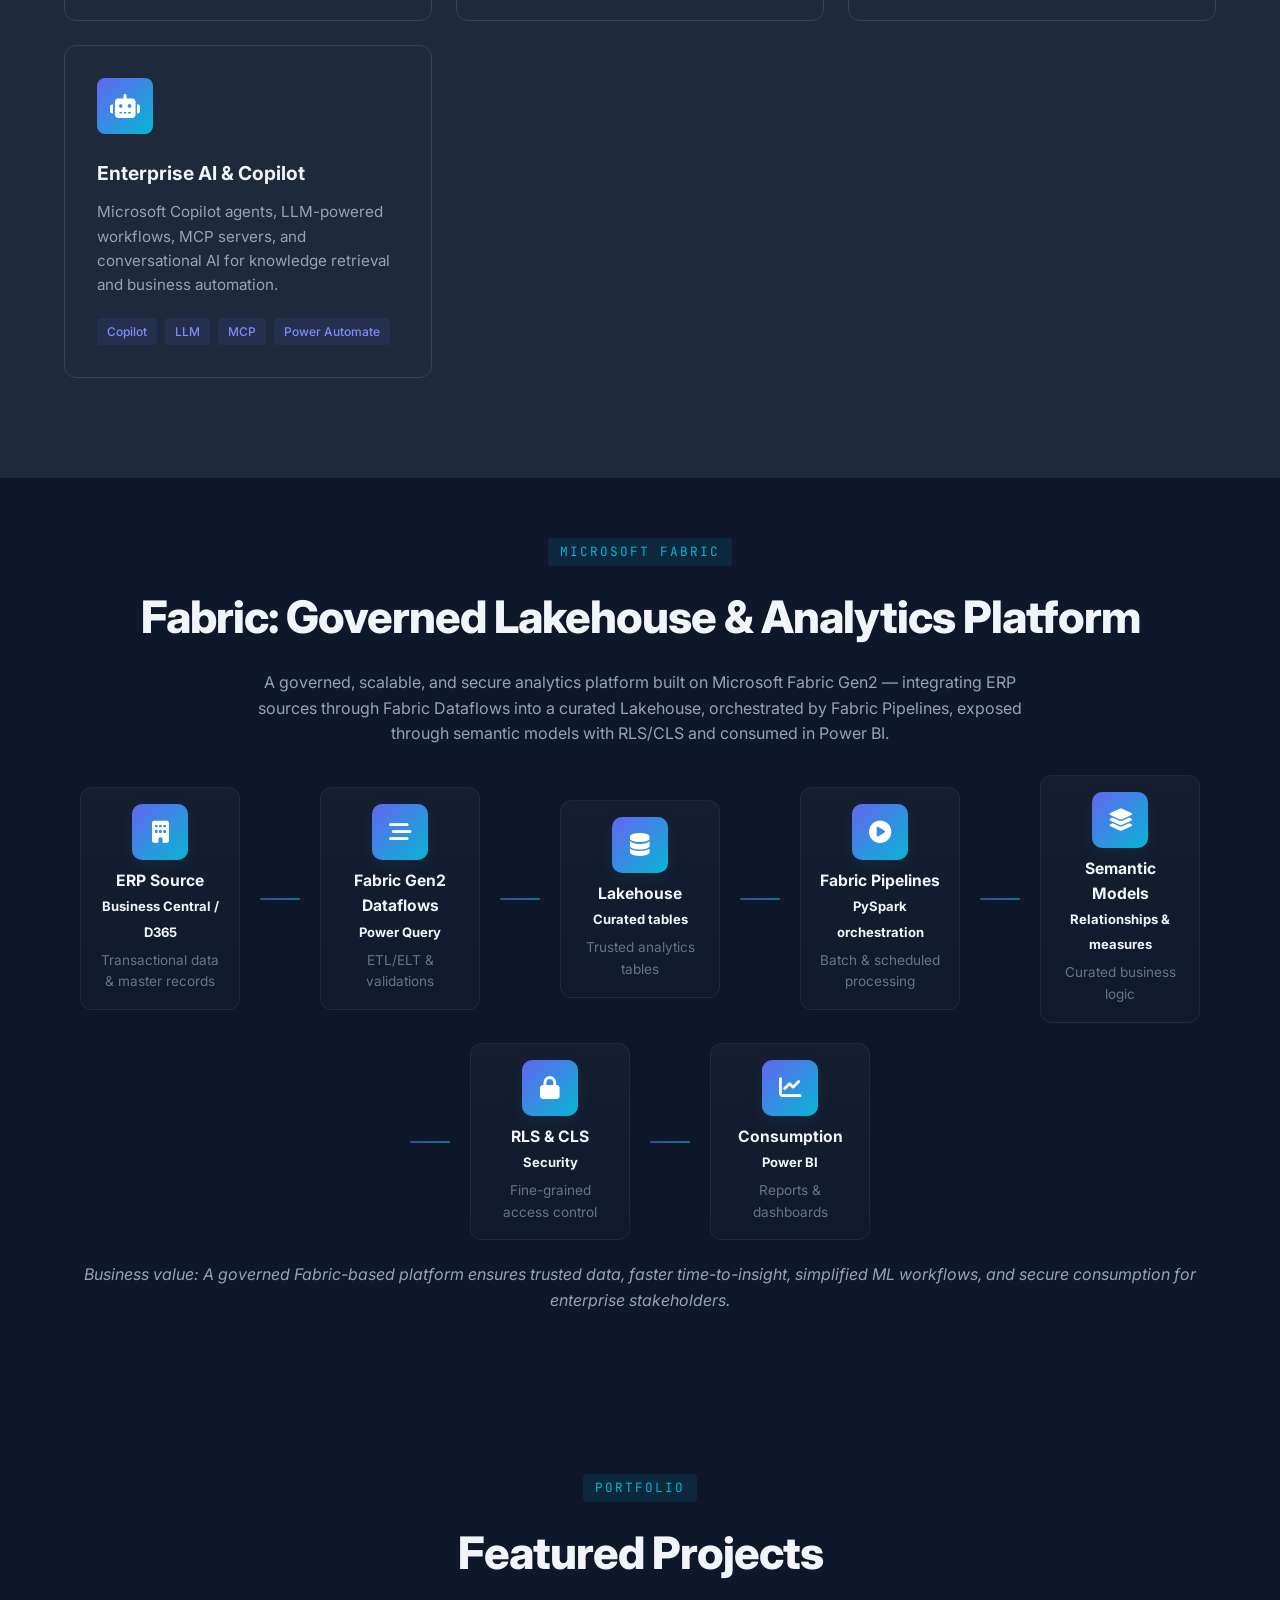
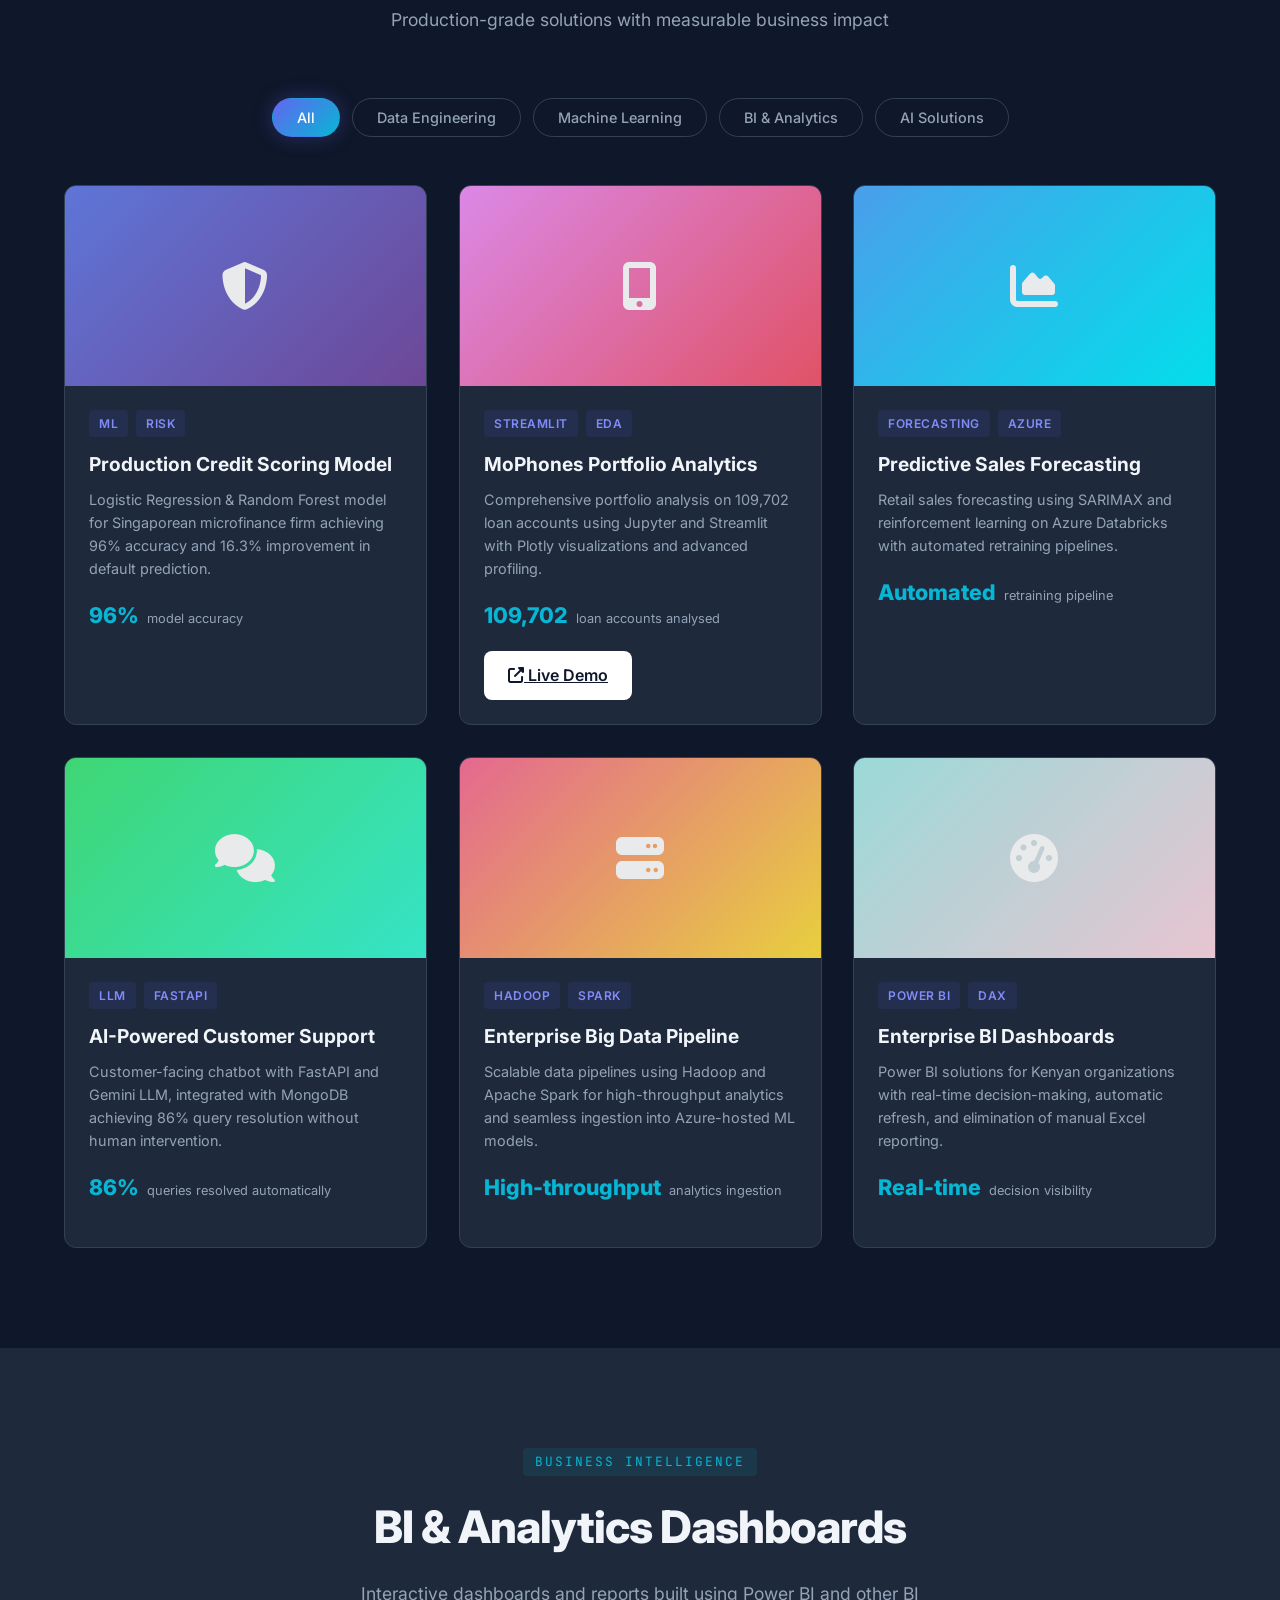
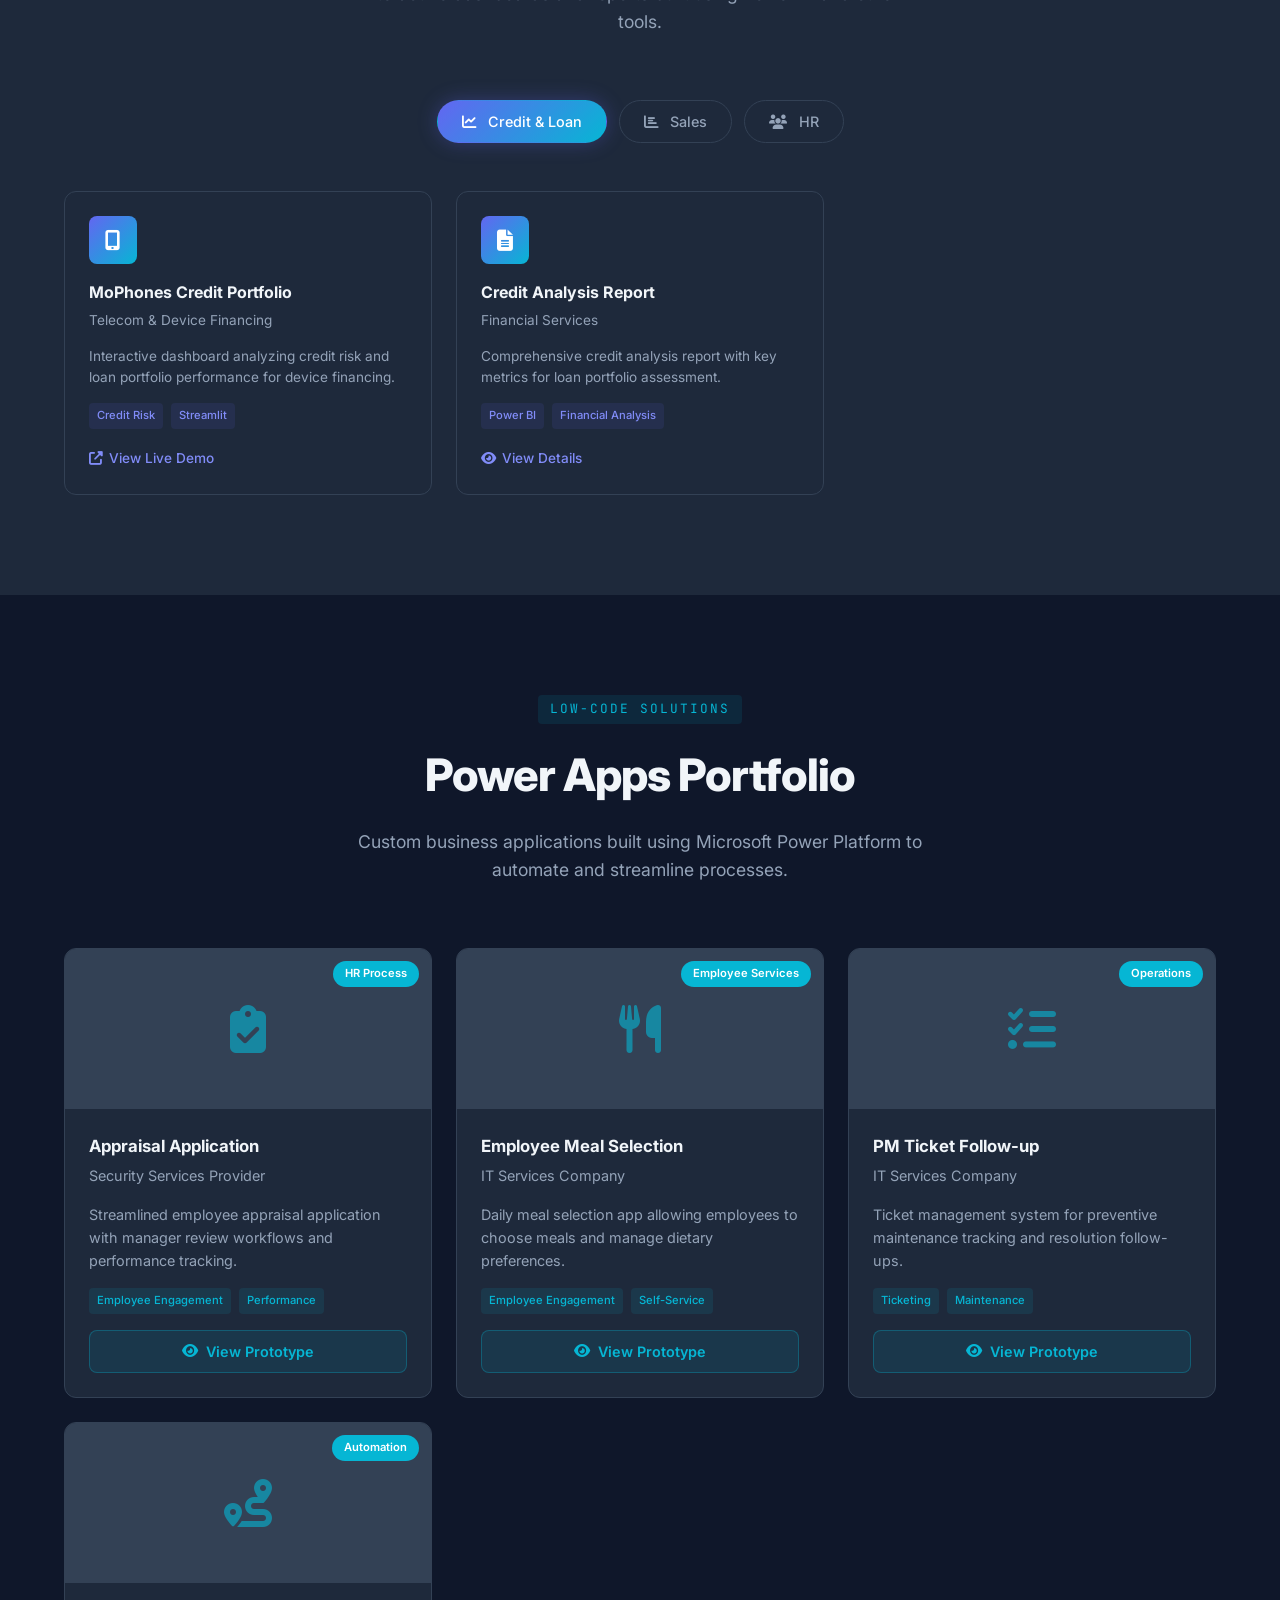
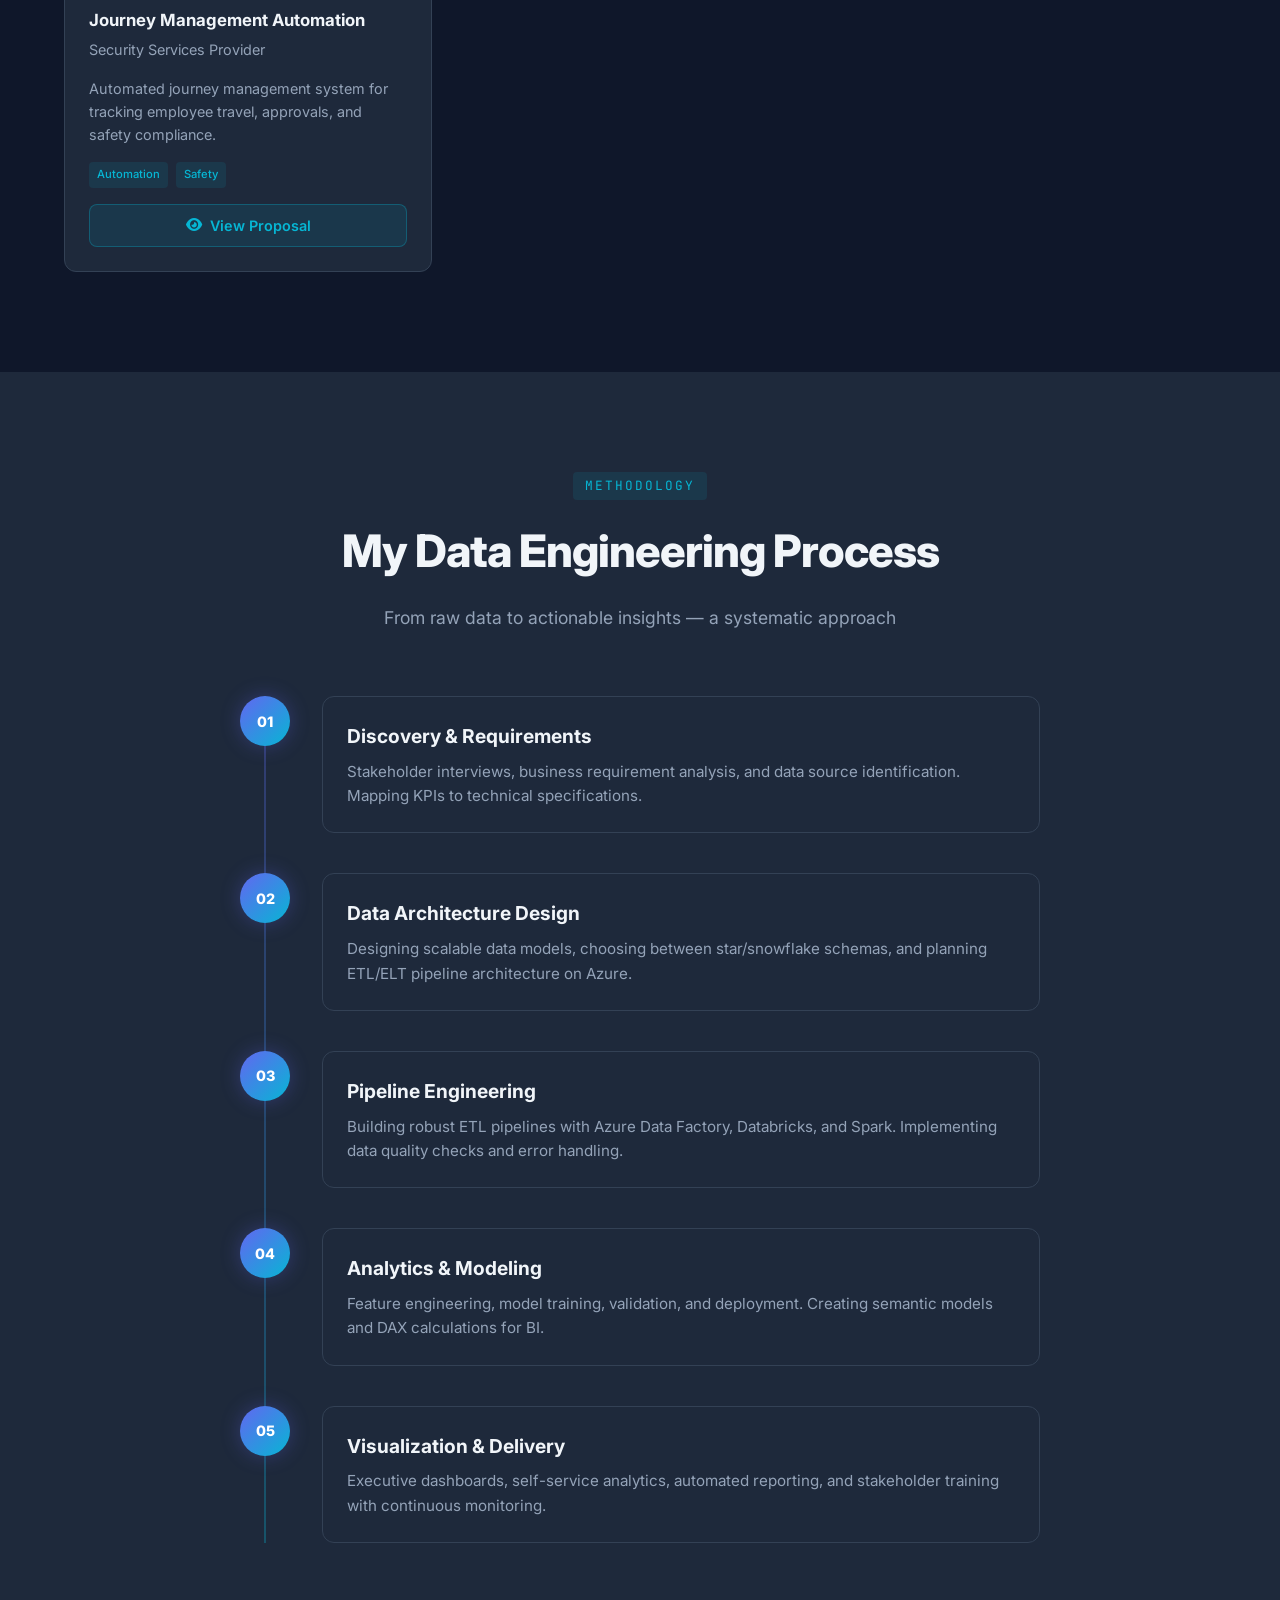
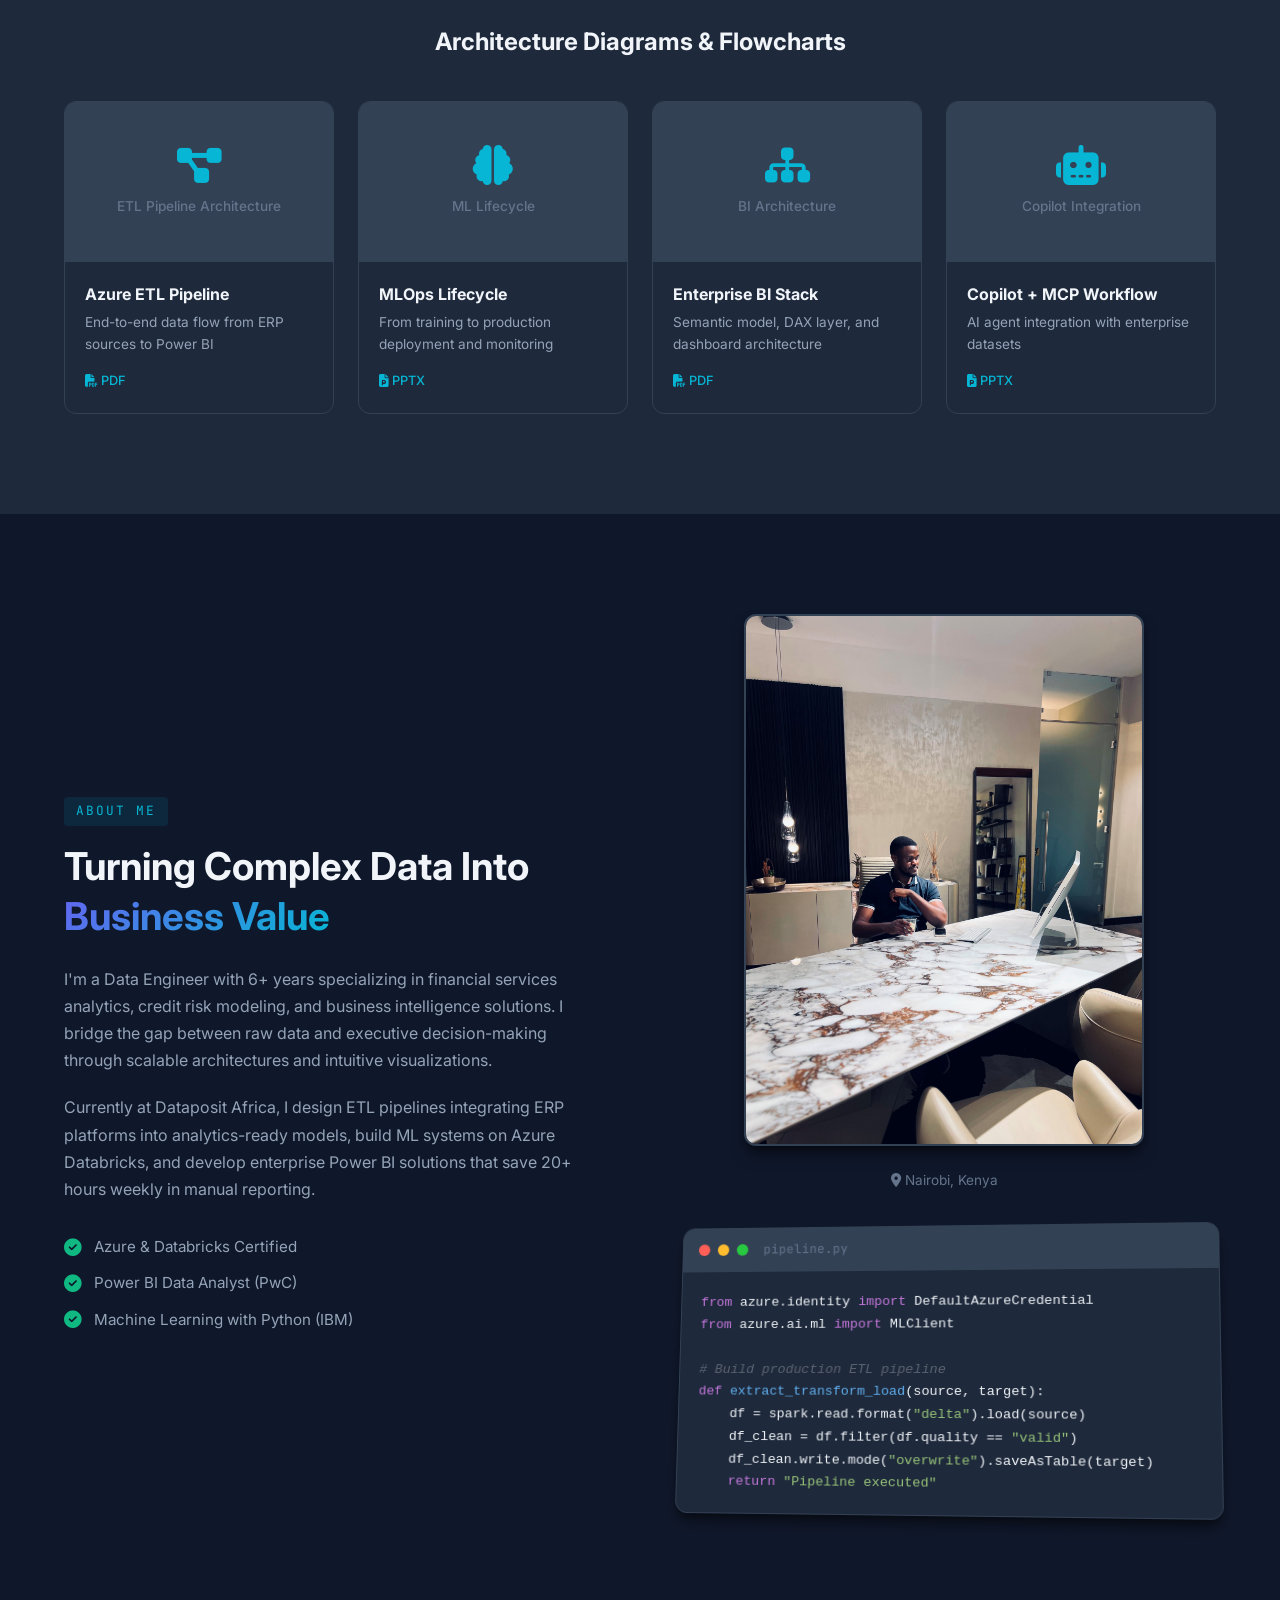
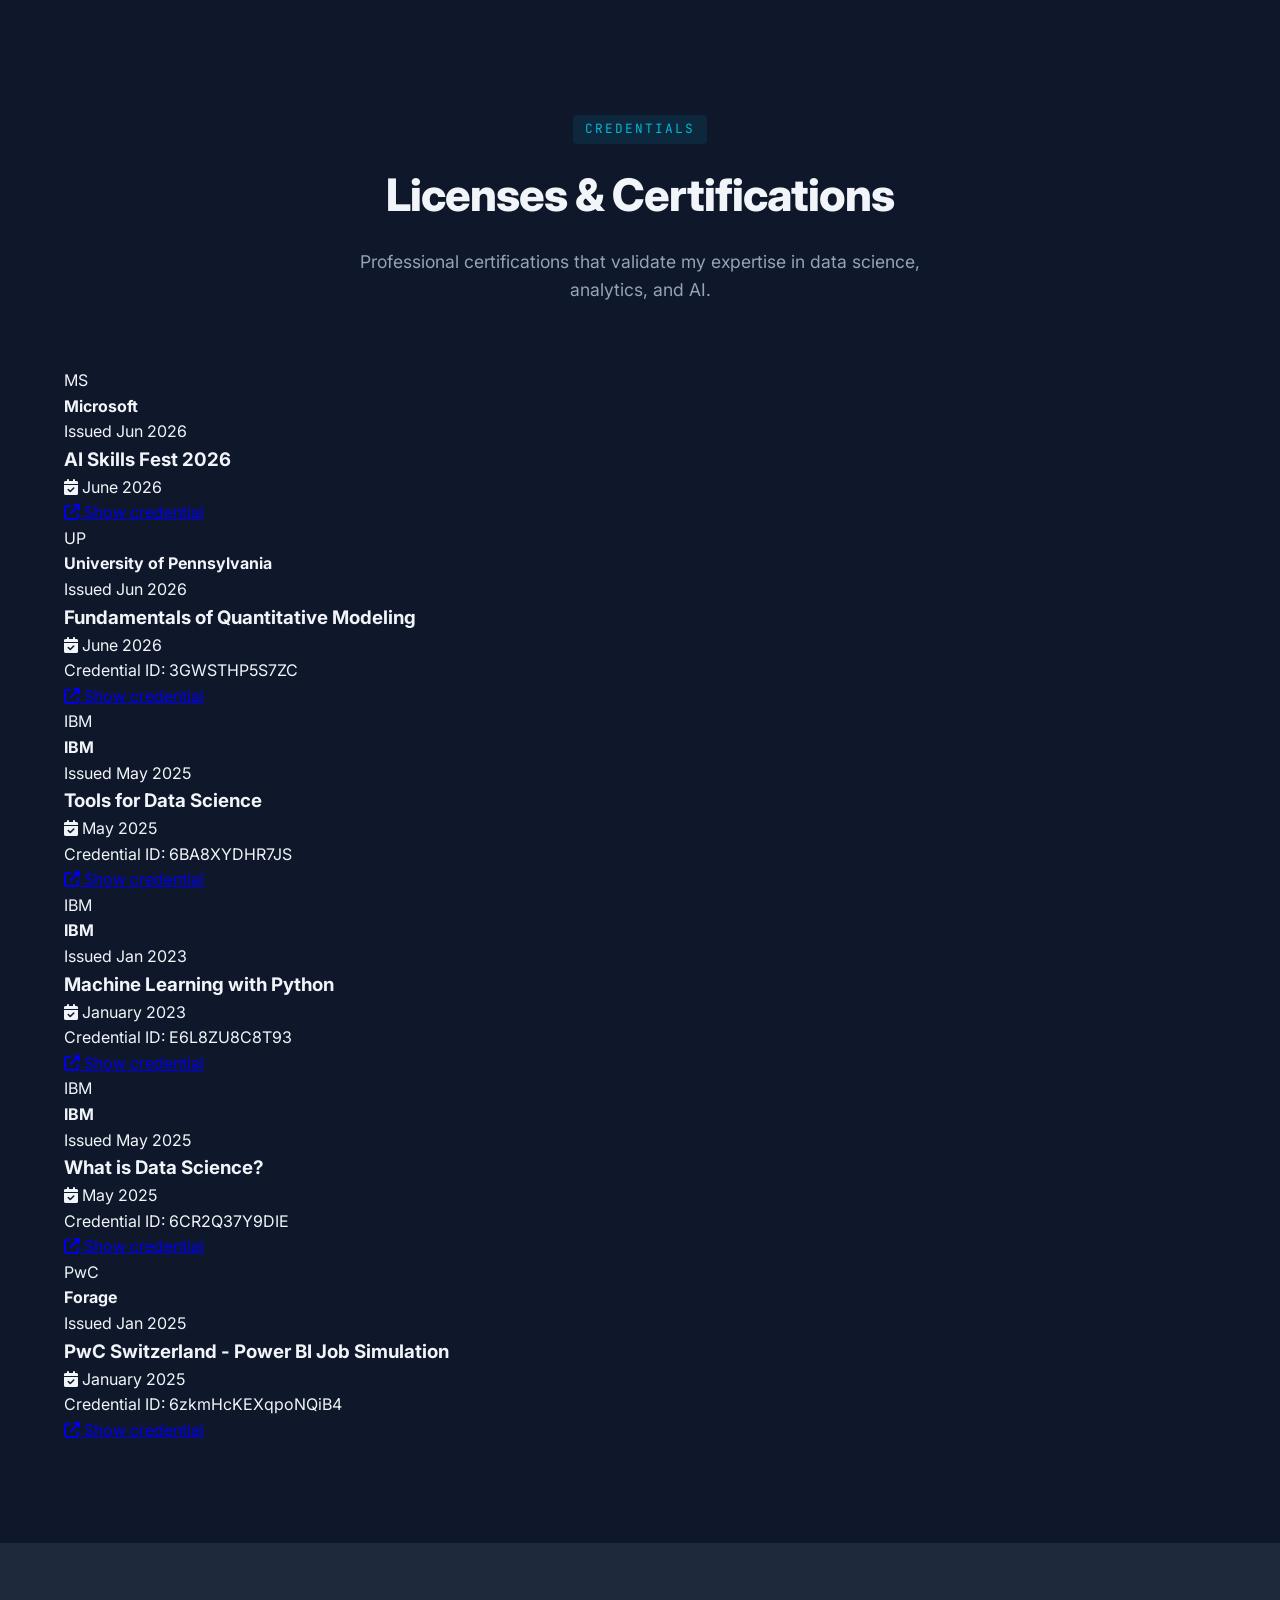
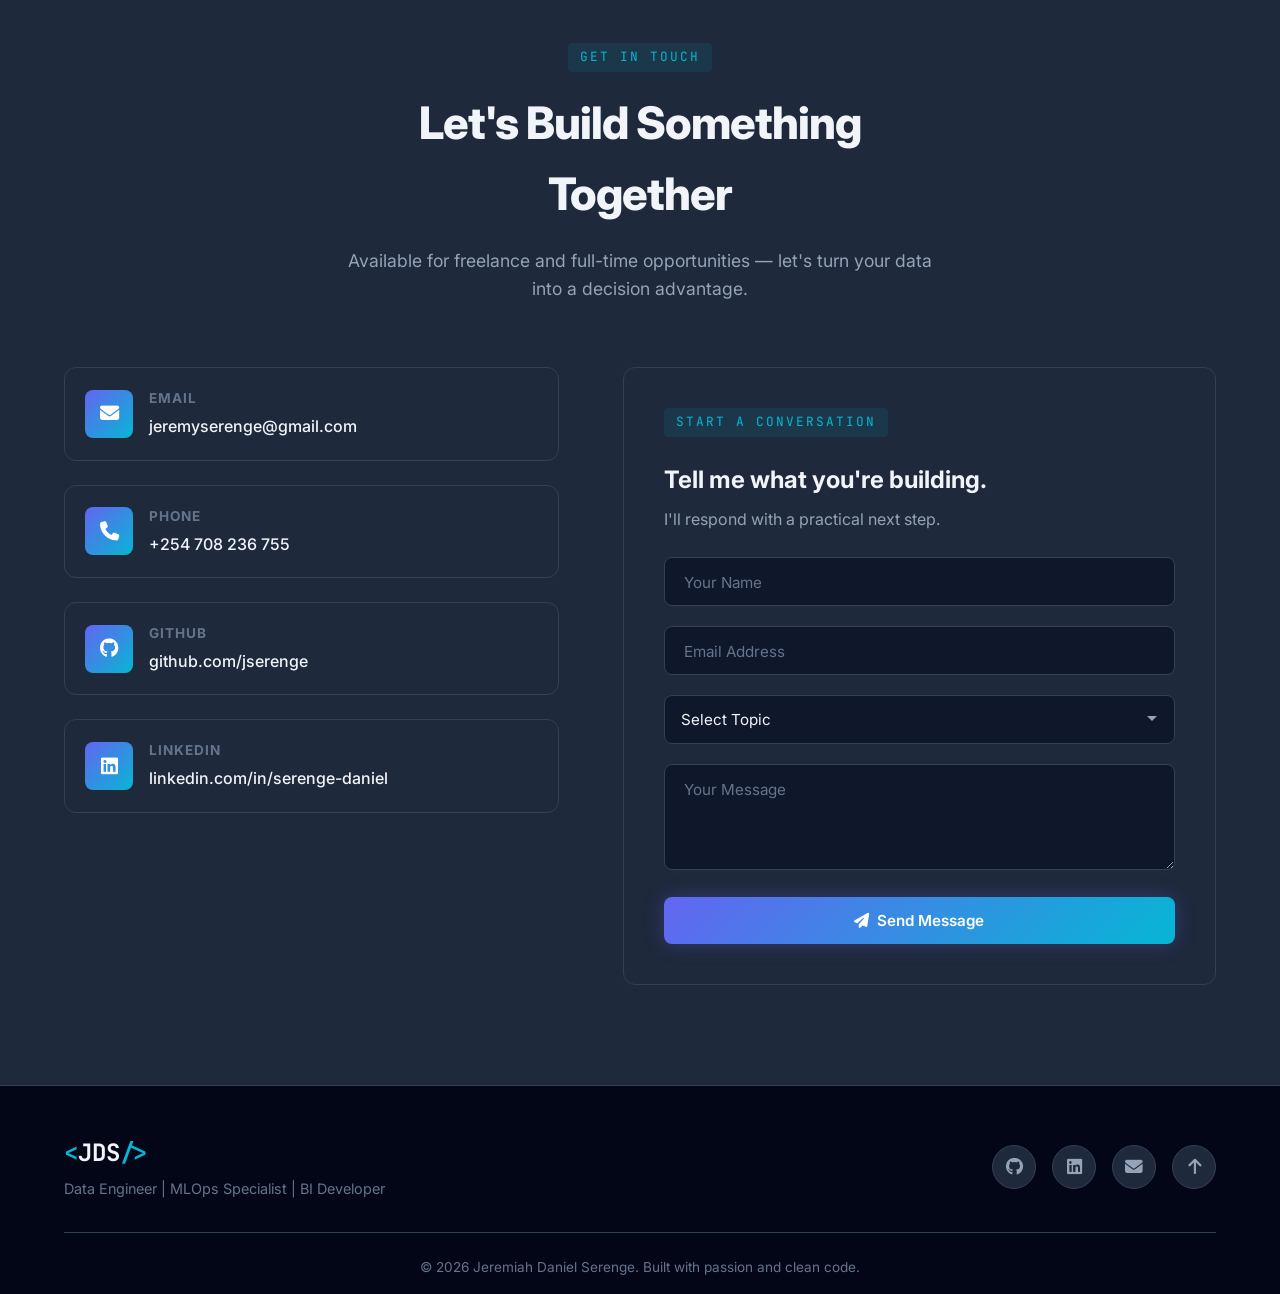
==== commit 5a98a72c: "Update index.html" ====
--- a/index.html
+++ b/index.html
@@ -82,13 +82,16 @@
             <button class="nav-toggle" id="navToggle" aria-label="Open navigation" aria-expanded="false" aria-controls="navMenu">
                 <span></span><span></span><span></span>
             </button>
-            <ul class="nav-menu" id="navMenu">
+            <ul class="nav-menu" id="navMenu" role="navigation" aria-label="Main navigation">
                 <li><a href="#home" class="nav-link active">Home</a></li>
                 <li><a href="#expertise" class="nav-link">Expertise</a></li>
                 <li><a href="#fabric" class="nav-link">Fabric</a></li>
                 <li><a href="#projects" class="nav-link">Projects</a></li>
+                <li><a href="#bi-dashboards" class="nav-link">BI Dashboards</a></li>
+                <li><a href="#power-apps" class="nav-link">Power Apps</a></li>
                 <li><a href="#process" class="nav-link">Process</a></li>
                 <li><a href="#about" class="nav-link">About</a></li>
+                <li><a href="#certifications" class="nav-link">Certifications</a></li>
                 <li><a href="#contact" class="nav-link">Contact</a></li>
             </ul>
         </div>
@@ -100,7 +103,7 @@
         <div class="hero-particles" id="particles"></div>
         <div class="container">
             <div class="hero-content">
-                <p class="hero-intro">Hi, I’m Jeremiah — I turn complex data into dependable decisions.</p>
+                <p class="hero-intro">Hi, I'm Jeremiah — I turn complex data into dependable decisions.</p>
                 <div class="hero-badge">
                     <span class="badge-dot"></span>
                     Available for opportunities
@@ -151,7 +154,7 @@
                 <p class="section-desc">End-to-end data solutions from pipeline engineering to executive dashboards</p>
             </div>
             <div class="expertise-grid">
-                <div class="expertise-card" data-aos="fade-up">
+                <div class="expertise-card">
                     <div class="card-icon">
                         <i class="fas fa-database"></i>
                     </div>
@@ -161,7 +164,7 @@
                         <span>Azure</span><span>Databricks</span><span>Spark</span><span>SQL</span><span>DBT</span>
                     </div>
                 </div>
-                <div class="expertise-card" data-aos="fade-up" data-aos-delay="100">
+                <div class="expertise-card">
                     <div class="card-icon">
                         <i class="fas fa-brain"></i>
                     </div>
@@ -171,7 +174,7 @@
                         <span>Python</span><span>scikit-learn</span><span>XGBoost</span><span>FastAPI</span><span>Azure ML</span>
                     </div>
                 </div>
-                <div class="expertise-card" data-aos="fade-up" data-aos-delay="200">
+                <div class="expertise-card">
                     <div class="card-icon">
                         <i class="fas fa-chart-line"></i>
                     </div>
@@ -181,7 +184,7 @@
                         <span>Power BI</span><span>DAX</span><span>Power Platform</span><span>Excel</span>
                     </div>
                 </div>
-                <div class="expertise-card" data-aos="fade-up" data-aos-delay="300">
+                <div class="expertise-card">
                     <div class="card-icon">
                         <i class="fas fa-robot"></i>
                     </div>
@@ -437,6 +440,282 @@
         </div>
     </section>
 
+    <!-- BI Dashboards Section -->
+    <section id="bi-dashboards" class="bi-dashboards">
+        <div class="container">
+            <div class="section-header">
+                <span class="section-tag">Business Intelligence</span>
+                <h2 class="section-title">BI & Analytics Dashboards</h2>
+                <p class="section-desc">Interactive dashboards and reports built using Power BI and other BI tools.</p>
+            </div>
+
+            <!-- Tabs -->
+            <div class="bi-tabs" role="tablist" aria-label="Dashboard categories">
+                <button class="tab-btn active" data-cat="credit" role="tab" aria-selected="true" aria-controls="panel-credit">
+                    <i class="fas fa-chart-line"></i> Credit & Loan
+                </button>
+                <button class="tab-btn" data-cat="sales" role="tab" aria-selected="false" aria-controls="panel-sales">
+                    <i class="fas fa-chart-bar"></i> Sales
+                </button>
+                <button class="tab-btn" data-cat="hr" role="tab" aria-selected="false" aria-controls="panel-hr">
+                    <i class="fas fa-users"></i> HR
+                </button>
+            </div>
+
+            <!-- Credit & Loan Panel -->
+            <div class="dashboard-panel active" data-cat="credit" id="panel-credit" role="tabpanel" aria-labelledby="tab-credit">
+                <div class="dashboard-grid">
+                    <div class="dashboard-card">
+                        <div class="dashboard-icon">
+                            <i class="fas fa-mobile-alt"></i>
+                        </div>
+                        <h4>MoPhones Credit Portfolio</h4>
+                        <p class="dashboard-company">Telecom & Device Financing</p>
+                        <p>Interactive dashboard analyzing credit risk and loan portfolio performance for device financing.</p>
+                        <div class="dashboard-tags">
+                            <span>Credit Risk</span>
+                            <span>Streamlit</span>
+                        </div>
+                        <a href="https://mophones-ksstnmfcqgr6rjsdpspc8r.streamlit.app/" class="dashboard-link" target="_blank" rel="noopener">
+                            <i class="fas fa-external-link-alt"></i> View Live Demo
+                        </a>
+                    </div>
+
+                    <div class="dashboard-card">
+                        <div class="dashboard-icon">
+                            <i class="fas fa-file-alt"></i>
+                        </div>
+                        <h4>Credit Analysis Report</h4>
+                        <p class="dashboard-company">Financial Services</p>
+                        <p>Comprehensive credit analysis report with key metrics for loan portfolio assessment.</p>
+                        <div class="dashboard-tags">
+                            <span>Power BI</span>
+                            <span>Financial Analysis</span>
+                        </div>
+                        <a href="#" class="dashboard-link">
+                            <i class="fas fa-eye"></i> View Details
+                        </a>
+                    </div>
+                </div>
+            </div>
+
+            <!-- Sales Panel -->
+            <div class="dashboard-panel" data-cat="sales" id="panel-sales" role="tabpanel" aria-labelledby="tab-sales" style="display: none;">
+                <div class="dashboard-grid">
+                    <div class="dashboard-card">
+                        <div class="dashboard-icon">
+                            <i class="fas fa-truck"></i>
+                        </div>
+                        <h4>Tyre Distribution Sales</h4>
+                        <p class="dashboard-company">Automotive - Tyre Distributor</p>
+                        <p>Sales performance dashboard for a leading tyre distribution company in Kenya.</p>
+                        <div class="dashboard-tags">
+                            <span>Power BI</span>
+                            <span>Sales Analytics</span>
+                        </div>
+                        <a href="#" class="dashboard-link">
+                            <i class="fas fa-eye"></i> View Details
+                        </a>
+                    </div>
+
+                    <div class="dashboard-card">
+                        <div class="dashboard-icon">
+                            <i class="fas fa-cow"></i>
+                        </div>
+                        <h4>Dairy Products Sales</h4>
+                        <p class="dashboard-company">FMCG - Dairy Producer</p>
+                        <p>Sales analytics dashboard for a major dairy products company.</p>
+                        <div class="dashboard-tags">
+                            <span>Power BI</span>
+                            <span>FMCG</span>
+                        </div>
+                        <a href="#" class="dashboard-link">
+                            <i class="fas fa-eye"></i> View Details
+                        </a>
+                    </div>
+
+                    <div class="dashboard-card">
+                        <div class="dashboard-icon">
+                            <i class="fas fa-hospital"></i>
+                        </div>
+                        <h4>Hospital Services Sales</h4>
+                        <p class="dashboard-company">Healthcare - Private Hospital</p>
+                        <p>Revenue and service utilization dashboard for a private hospital.</p>
+                        <div class="dashboard-tags">
+                            <span>Power BI</span>
+                            <span>Healthcare</span>
+                        </div>
+                        <a href="#" class="dashboard-link">
+                            <i class="fas fa-eye"></i> View Details
+                        </a>
+                    </div>
+                </div>
+            </div>
+
+            <!-- HR Panel -->
+            <div class="dashboard-panel" data-cat="hr" id="panel-hr" role="tabpanel" aria-labelledby="tab-hr" style="display: none;">
+                <div class="dashboard-grid">
+                    <div class="dashboard-card">
+                        <div class="dashboard-icon">
+                            <i class="fas fa-taxi"></i>
+                        </div>
+                        <h4>Cab Utilization</h4>
+                        <p class="dashboard-company">Transportation - Ride-Hailing</p>
+                        <p>Driver utilization and cab fleet performance dashboard.</p>
+                        <div class="dashboard-tags">
+                            <span>Power BI</span>
+                            <span>Operations</span>
+                        </div>
+                        <a href="#" class="dashboard-link">
+                            <i class="fas fa-eye"></i> View Details
+                        </a>
+                    </div>
+
+                    <div class="dashboard-card">
+                        <div class="dashboard-icon">
+                            <i class="fas fa-user-cog"></i>
+                        </div>
+                        <h4>HR Management</h4>
+                        <p class="dashboard-company">Human Resources</p>
+                        <p>Employee management dashboard with headcount, attrition, and demographics.</p>
+                        <div class="dashboard-tags">
+                            <span>Power BI</span>
+                            <span>HR Analytics</span>
+                        </div>
+                        <a href="#" class="dashboard-link">
+                            <i class="fas fa-eye"></i> View Details
+                        </a>
+                    </div>
+
+                    <div class="dashboard-card">
+                        <div class="dashboard-icon">
+                            <i class="fas fa-ticket-alt"></i>
+                        </div>
+                        <h4>Ticketing Dashboard</h4>
+                        <p class="dashboard-company">IT Service Management</p>
+                        <p>IT support ticketing analytics with SLA compliance and resolution metrics.</p>
+                        <div class="dashboard-tags">
+                            <span>Power BI</span>
+                            <span>ITSM</span>
+                        </div>
+                        <a href="#" class="dashboard-link">
+                            <i class="fas fa-eye"></i> View Details
+                        </a>
+                    </div>
+
+                    <div class="dashboard-card">
+                        <div class="dashboard-icon">
+                            <i class="fas fa-route"></i>
+                        </div>
+                        <h4>Appraisal Journey</h4>
+                        <p class="dashboard-company">Performance Management</p>
+                        <p>Employee appraisal journey tracking with completion rates and feedback analytics.</p>
+                        <div class="dashboard-tags">
+                            <span>Power BI</span>
+                            <span>Performance</span>
+                        </div>
+                        <a href="#" class="dashboard-link">
+                            <i class="fas fa-eye"></i> View Details
+                        </a>
+                    </div>
+                </div>
+            </div>
+        </div>
+    </section>
+
+    <!-- Power Apps Section -->
+    <section id="power-apps" class="power-apps">
+        <div class="container">
+            <div class="section-header">
+                <span class="section-tag">Low-Code Solutions</span>
+                <h2 class="section-title">Power Apps Portfolio</h2>
+                <p class="section-desc">Custom business applications built using Microsoft Power Platform to automate and streamline processes.</p>
+            </div>
+
+            <div class="pp-grid">
+                <!-- Appraisal Application -->
+                <div class="pp-card" data-doc="gardaworld-appraisal" tabindex="0" role="button" aria-label="View Appraisal Application prototype">
+                    <div class="pp-preview">
+                        <i class="fas fa-clipboard-check"></i>
+                        <span class="pp-badge">HR Process</span>
+                    </div>
+                    <div class="pp-info">
+                        <h4>Appraisal Application</h4>
+                        <p class="pp-company">Security Services Provider</p>
+                        <p>Streamlined employee appraisal application with manager review workflows and performance tracking.</p>
+                        <div class="pp-tags">
+                            <span>Employee Engagement</span>
+                            <span>Performance</span>
+                        </div>
+                        <button class="pp-view-btn">
+                            <i class="fas fa-eye"></i> View Prototype
+                        </button>
+                    </div>
+                </div>
+
+                <!-- Employee Meal Selection -->
+                <div class="pp-card" data-doc="employee-meal" tabindex="0" role="button" aria-label="View Employee Meal Selection prototype">
+                    <div class="pp-preview">
+                        <i class="fas fa-utensils"></i>
+                        <span class="pp-badge">Employee Services</span>
+                    </div>
+                    <div class="pp-info">
+                        <h4>Employee Meal Selection</h4>
+                        <p class="pp-company">IT Services Company</p>
+                        <p>Daily meal selection app allowing employees to choose meals and manage dietary preferences.</p>
+                        <div class="pp-tags">
+                            <span>Employee Engagement</span>
+                            <span>Self-Service</span>
+                        </div>
+                        <button class="pp-view-btn">
+                            <i class="fas fa-eye"></i> View Prototype
+                        </button>
+                    </div>
+                </div>
+
+                <!-- PM Ticket Follow-up -->
+                <div class="pp-card" data-doc="pm-ticket" tabindex="0" role="button" aria-label="View PM Ticket Follow-up prototype">
+                    <div class="pp-preview">
+                        <i class="fas fa-tasks"></i>
+                        <span class="pp-badge">Operations</span>
+                    </div>
+                    <div class="pp-info">
+                        <h4>PM Ticket Follow-up</h4>
+                        <p class="pp-company">IT Services Company</p>
+                        <p>Ticket management system for preventive maintenance tracking and resolution follow-ups.</p>
+                        <div class="pp-tags">
+                            <span>Ticketing</span>
+                            <span>Maintenance</span>
+                        </div>
+                        <button class="pp-view-btn">
+                            <i class="fas fa-eye"></i> View Prototype
+                        </button>
+                    </div>
+                </div>
+
+                <!-- Journey Management Automation -->
+                <div class="pp-card" data-doc="garda-journey" tabindex="0" role="button" aria-label="View Journey Management Automation proposal">
+                    <div class="pp-preview">
+                        <i class="fas fa-route"></i>
+                        <span class="pp-badge">Automation</span>
+                    </div>
+                    <div class="pp-info">
+                        <h4>Journey Management Automation</h4>
+                        <p class="pp-company">Security Services Provider</p>
+                        <p>Automated journey management system for tracking employee travel, approvals, and safety compliance.</p>
+                        <div class="pp-tags">
+                            <span>Automation</span>
+                            <span>Safety</span>
+                        </div>
+                        <button class="pp-view-btn">
+                            <i class="fas fa-eye"></i> View Proposal
+                        </button>
+                    </div>
+                </div>
+            </div>
+        </div>
+    </section>
+
     <!-- Process / Flowcharts Section -->
     <section id="process" class="process">
         <div class="container">
@@ -446,7 +725,7 @@
                 <p class="section-desc">From raw data to actionable insights — a systematic approach</p>
             </div>
 
-            <div class="process-timeline evidence-timeline">
+            <div class="process-timeline">
                 <div class="timeline-item">
                     <div class="timeline-marker">01</div>
                     <div class="timeline-content">
@@ -577,8 +856,13 @@
                     </div>
                 </div>
                 <div class="about-visual">
-                    <div class="portrait-placeholder" role="img" aria-label="Professional headshot placeholder for Jeremiah Daniel Serenge"><i class="fas fa-user-tie"></i><span>Jeremiah Daniel Se[...]
-                    <div class="code-window">
+                    <div class="about-photo">
+                        <img src="assets/images/jnew.jpg" alt="Jeremiah Daniel Serenge - Data Engineer & Analytics Professional" loading="lazy">
+                        <p class="photo-caption">
+                            <i class="fas fa-map-marker-alt"></i> Nairobi, Kenya
+                        </p>
+                    </div>
+                    <div class="code-window" style="margin-top: 32px;">
                         <div class="window-header">
                             <div class="window-dot red"></div>
                             <div class="window-dot yellow"></div>
@@ -593,10 +877,136 @@
 <span class="code-keyword">def</span> <span class="code-function">extract_transform_load</span>(source, target):
     df = spark.read.format(<span class="code-string">"delta"</span>).load(source)
     df_clean = df.filter(df.quality == <span class="code-string">"valid"</span>)
-    df_clean.write.mode(<span class="code-string">"overwrite"</span>)               .saveAsTable(target)
+    df_clean.write.mode(<span class="code-string">"overwrite"</span>).saveAsTable(target)
     <span class="code-keyword">return</span> <span class="code-string">"Pipeline executed"</span></code></pre>
                         </div>
                     </div>
+                </div>
+            </div>
+        </div>
+    </section>
+
+    <!-- Certifications Section -->
+    <section id="certifications" class="certifications">
+        <div class="container">
+            <div class="section-header">
+                <span class="section-tag">Credentials</span>
+                <h2 class="section-title">Licenses & Certifications</h2>
+                <p class="section-desc">Professional certifications that validate my expertise in data science, analytics, and AI.</p>
+            </div>
+
+            <div class="certifications-grid">
+                <!-- Microsoft AI Skills Fest -->
+                <div class="certification-card">
+                    <div class="cert-issuer">
+                        <div class="cert-logo">MS</div>
+                        <div class="cert-issuer-info">
+                            <h4>Microsoft</h4>
+                            <span>Issued Jun 2026</span>
+                        </div>
+                    </div>
+                    <h3>AI Skills Fest 2026</h3>
+                    <div class="cert-date">
+                        <i class="fas fa-calendar-check"></i> June 2026
+                    </div>
+                    <a href="#" class="cert-link" target="_blank" rel="noopener">
+                        <i class="fas fa-external-link-alt"></i> Show credential
+                    </a>
+                </div>
+
+                <!-- University of Pennsylvania -->
+                <div class="certification-card">
+                    <div class="cert-issuer">
+                        <div class="cert-logo">UP</div>
+                        <div class="cert-issuer-info">
+                            <h4>University of Pennsylvania</h4>
+                            <span>Issued Jun 2026</span>
+                        </div>
+                    </div>
+                    <h3>Fundamentals of Quantitative Modeling</h3>
+                    <div class="cert-date">
+                        <i class="fas fa-calendar-check"></i> June 2026
+                    </div>
+                    <p class="cert-id">Credential ID: 3GWSTHP5S7ZC</p>
+                    <a href="#" class="cert-link" target="_blank" rel="noopener">
+                        <i class="fas fa-external-link-alt"></i> Show credential
+                    </a>
+                </div>
+
+                <!-- IBM - Tools for Data Science -->
+                <div class="certification-card">
+                    <div class="cert-issuer">
+                        <div class="cert-logo">IBM</div>
+                        <div class="cert-issuer-info">
+                            <h4>IBM</h4>
+                            <span>Issued May 2025</span>
+                        </div>
+                    </div>
+                    <h3>Tools for Data Science</h3>
+                    <div class="cert-date">
+                        <i class="fas fa-calendar-check"></i> May 2025
+                    </div>
+                    <p class="cert-id">Credential ID: 6BA8XYDHR7JS</p>
+                    <a href="#" class="cert-link" target="_blank" rel="noopener">
+                        <i class="fas fa-external-link-alt"></i> Show credential
+                    </a>
+                </div>
+
+                <!-- IBM - Machine Learning with Python -->
+                <div class="certification-card">
+                    <div class="cert-issuer">
+                        <div class="cert-logo">IBM</div>
+                        <div class="cert-issuer-info">
+                            <h4>IBM</h4>
+                            <span>Issued Jan 2023</span>
+                        </div>
+                    </div>
+                    <h3>Machine Learning with Python</h3>
+                    <div class="cert-date">
+                        <i class="fas fa-calendar-check"></i> January 2023
+                    </div>
+                    <p class="cert-id">Credential ID: E6L8ZU8C8T93</p>
+                    <a href="#" class="cert-link" target="_blank" rel="noopener">
+                        <i class="fas fa-external-link-alt"></i> Show credential
+                    </a>
+                </div>
+
+                <!-- IBM - What is Data Science? -->
+                <div class="certification-card">
+                    <div class="cert-issuer">
+                        <div class="cert-logo">IBM</div>
+                        <div class="cert-issuer-info">
+                            <h4>IBM</h4>
+                            <span>Issued May 2025</span>
+                        </div>
+                    </div>
+                    <h3>What is Data Science?</h3>
+                    <div class="cert-date">
+                        <i class="fas fa-calendar-check"></i> May 2025
+                    </div>
+                    <p class="cert-id">Credential ID: 6CR2Q37Y9DIE</p>
+                    <a href="#" class="cert-link" target="_blank" rel="noopener">
+                        <i class="fas fa-external-link-alt"></i> Show credential
+                    </a>
+                </div>
+
+                <!-- Forage - PwC Switzerland -->
+                <div class="certification-card">
+                    <div class="cert-issuer">
+                        <div class="cert-logo">PwC</div>
+                        <div class="cert-issuer-info">
+                            <h4>Forage</h4>
+                            <span>Issued Jan 2025</span>
+                        </div>
+                    </div>
+                    <h3>PwC Switzerland - Power BI Job Simulation</h3>
+                    <div class="cert-date">
+                        <i class="fas fa-calendar-check"></i> January 2025
+                    </div>
+                    <p class="cert-id">Credential ID: 6zkmHcKEXqpoNQiB4</p>
+                    <a href="#" class="cert-link" target="_blank" rel="noopener">
+                        <i class="fas fa-external-link-alt"></i> Show credential
+                    </a>
                 </div>
             </div>
         </div>
@@ -608,7 +1018,7 @@
             <div class="section-header">
                 <span class="section-tag">Get In Touch</span>
                 <h2 class="section-title">Let's Build Something Together</h2>
-                <p class="section-desc">Available for freelance and full-time opportunities — let’s turn your data into a decision advantage.</p>
+                <p class="section-desc">Available for freelance and full-time opportunities — let's turn your data into a decision advantage.</p>
             </div>
             <div class="contact-grid">
                 <div class="contact-info">
@@ -650,7 +1060,11 @@
                     </div>
                 </div>
                 <div class="contact-form-wrapper">
-                    <div class="contact-form-intro"><span class="section-tag">Start a conversation</span><h3>Tell me what you’re building.</h3><p>I’ll respond with a practical next step.</p><[...]
+                    <div class="contact-form-intro">
+                        <span class="section-tag">Start a conversation</span>
+                        <h3>Tell me what you're building.</h3>
+                        <p>I'll respond with a practical next step.</p>
+                    </div>
                     <form class="contact-form" id="contactForm">
                         <div class="form-group">
                             <input type="text" id="name" required placeholder=" ">
@@ -691,9 +1105,9 @@
                     <p>Data Engineer | MLOps Specialist | BI Developer</p>
                 </div>
                 <div class="footer-social">
-                    <a href="https://github.com/jserenge" target="_blank"><i class="fab fa-github"></i></a>
-                    <a href="https://linkedin.com/in/serenge-daniel-ab2a4122b/" target="_blank"><i class="fab fa-linkedin"></i></a>
-                    <a href="mailto:jeremyserenge@gmail.com"><i class="fas fa-envelope"></i></a>
+                    <a href="https://github.com/jserenge" target="_blank" aria-label="GitHub"><i class="fab fa-github"></i></a>
+                    <a href="https://linkedin.com/in/serenge-daniel-ab2a4122b/" target="_blank" aria-label="LinkedIn"><i class="fab fa-linkedin"></i></a>
+                    <a href="mailto:jeremyserenge@gmail.com" aria-label="Email"><i class="fas fa-envelope"></i></a>
                     <a href="#home" aria-label="Back to top"><i class="fas fa-arrow-up"></i></a>
                 </div>
             </div>
@@ -704,16 +1118,16 @@
     </footer>
 
     <!-- Modal for PDF/PPT Viewer -->
-    <div class="modal" id="docModal">
+    <div class="modal" id="docModal" role="dialog" aria-modal="true" aria-labelledby="modalTitle">
         <div class="modal-overlay" onclick="closeModal()"></div>
         <div class="modal-container">
             <div class="modal-header">
                 <h3 id="modalTitle">Document Viewer</h3>
                 <div class="modal-actions">
-                    <a id="modalDownload" href="#" download class="btn-download">
+                    <a id="modalDownload" href="#" download class="btn-download" aria-label="Download document">
                         <i class="fas fa-download"></i>
                     </a>
-                    <button class="modal-close" onclick="closeModal()">
+                    <button class="modal-close" onclick="closeModal()" aria-label="Close modal">
                         <i class="fas fa-times"></i>
                     </button>
                 </div>
@@ -727,7 +1141,7 @@
     </div>
 
     <!-- Toast Notification -->
-    <div class="toast" id="toast">
+    <div class="toast" id="toast" role="alert" aria-live="polite">
         <i class="fas fa-info-circle"></i>
         <span id="toastMessage">Message sent!</span>
     </div>
--- a/css/style.css
+++ b/css/style.css
@@ -574,7 +574,7 @@
     position: absolute;
     inset: 0;
     pointer-events: none;
-    background: radial-gradient(circle at var(--glare-x, 50%) var(--glare-y, 50%), rgba(255, 255, 255, 0.22), transparent 42%);
+    background: radial-gradient(circle at var(--glare-x, 50%) var(--glare-y, 50%), rgba(255, 255, 255, 0.08), transparent 35%);
     opacity: 0;
     transition: opacity 180ms ease;
     z-index: 2;
@@ -710,7 +710,264 @@
     color: white;
     border-color: var(--primary);
 }
-
+/* ============================================
+   BI DASHBOARDS SECTION
+   ============================================ */
+.bi-dashboards {
+    background: var(--bg-secondary);
+}
+
+.bi-tabs {
+    display: flex;
+    justify-content: center;
+    gap: 12px;
+    margin-bottom: 48px;
+    flex-wrap: wrap;
+}
+
+.tab-btn {
+    padding: 12px 24px;
+    background: var(--bg-card);
+    border: 1px solid var(--border);
+    color: var(--text-secondary);
+    border-radius: 50px;
+    cursor: pointer;
+    font-family: inherit;
+    font-size: 0.9rem;
+    font-weight: 500;
+    transition: var(--transition);
+}
+
+.tab-btn:hover,
+.tab-btn.active {
+    background: var(--gradient-1);
+    border-color: transparent;
+    color: white;
+    box-shadow: var(--shadow-glow);
+}
+
+.tab-btn i {
+    margin-right: 8px;
+}
+
+.dashboard-panel {
+    display: none;
+}
+
+.dashboard-panel.active {
+    display: block;
+    animation: fadeIn 0.4s ease;
+}
+
+@keyframes fadeIn {
+    from { opacity: 0; transform: translateY(20px); }
+    to { opacity: 1; transform: translateY(0); }
+}
+
+.dashboard-grid {
+    display: grid;
+    grid-template-columns: repeat(auto-fill, minmax(280px, 1fr));
+    gap: 24px;
+}
+
+.dashboard-card {
+    background: var(--bg-card);
+    border: 1px solid var(--border);
+    border-radius: var(--radius);
+    padding: 24px;
+    cursor: pointer;
+    transition: var(--transition);
+    position: relative;
+    overflow: hidden;
+}
+
+.dashboard-card:hover {
+    transform: translateY(-4px);
+    border-color: var(--primary-light);
+    box-shadow: var(--shadow-lg);
+}
+
+.dashboard-icon {
+    width: 48px;
+    height: 48px;
+    background: var(--gradient-1);
+    border-radius: var(--radius-sm);
+    display: flex;
+    align-items: center;
+    justify-content: center;
+    font-size: 1.3rem;
+    color: white;
+    margin-bottom: 16px;
+}
+
+.dashboard-card h4 {
+    font-size: 1rem;
+    font-weight: 700;
+    margin-bottom: 4px;
+}
+
+.dashboard-company {
+    font-size: 0.85rem;
+    color: var(--accent);
+    margin-bottom: 8px;
+}
+
+.dashboard-card p {
+    font-size: 0.85rem;
+    color: var(--text-secondary);
+    margin-bottom: 16px;
+    line-height: 1.5;
+}
+
+.dashboard-tags {
+    display: flex;
+    flex-wrap: wrap;
+    gap: 8px;
+    margin-bottom: 16px;
+}
+
+.dashboard-tags span {
+    font-size: 0.7rem;
+    padding: 4px 8px;
+    background: rgba(99, 102, 241, 0.1);
+    color: var(--primary-light);
+    border-radius: 4px;
+    font-weight: 500;
+}
+
+.dashboard-link {
+    display: inline-flex;
+    align-items: center;
+    gap: 6px;
+    font-size: 0.85rem;
+    color: var(--primary-light);
+    text-decoration: none;
+    font-weight: 500;
+}
+
+.dashboard-link:hover {
+    color: var(--accent);
+}
+
+/* ============================================
+   POWER APPS SECTION
+   ============================================ */
+.power-apps {
+    background: var(--bg-primary);
+}
+
+.pp-grid {
+    display: grid;
+    grid-template-columns: repeat(auto-fill, minmax(300px, 1fr));
+    gap: 24px;
+}
+
+.pp-card {
+    background: var(--bg-card);
+    border: 1px solid var(--border);
+    border-radius: var(--radius);
+    overflow: hidden;
+    cursor: pointer;
+    transition: var(--transition);
+    position: relative;
+}
+
+.pp-card:hover {
+    transform: translateY(-4px);
+    border-color: var(--accent);
+    box-shadow: 0 0 30px rgba(6, 182, 212, 0.2);
+}
+
+.pp-preview {
+    height: 160px;
+    background: var(--bg-elevated);
+    display: flex;
+    align-items: center;
+    justify-content: center;
+    position: relative;
+    overflow: hidden;
+}
+
+.pp-preview i {
+    font-size: 3rem;
+    color: var(--accent);
+    opacity: 0.6;
+}
+
+.pp-preview .pp-badge {
+    position: absolute;
+    top: 12px;
+    right: 12px;
+    background: var(--accent);
+    color: white;
+    padding: 4px 12px;
+    border-radius: 50px;
+    font-size: 0.7rem;
+    font-weight: 600;
+}
+
+.pp-info {
+    padding: 24px;
+}
+
+.pp-info h4 {
+    font-size: 1.05rem;
+    font-weight: 700;
+    margin-bottom: 4px;
+}
+
+.pp-company {
+    font-size: 0.85rem;
+    color: var(--accent);
+    margin-bottom: 12px;
+}
+
+.pp-info p {
+    font-size: 0.9rem;
+    color: var(--text-secondary);
+    margin-bottom: 16px;
+    line-height: 1.6;
+}
+
+.pp-tags {
+    display: flex;
+    flex-wrap: wrap;
+    gap: 8px;
+    margin-bottom: 16px;
+}
+
+.pp-tags span {
+    font-size: 0.7rem;
+    padding: 4px 8px;
+    background: rgba(6, 182, 212, 0.1);
+    color: var(--accent);
+    border-radius: 4px;
+    font-weight: 500;
+}
+
+.pp-view-btn {
+    width: 100%;
+    display: inline-flex;
+    align-items: center;
+    justify-content: center;
+    gap: 8px;
+    padding: 12px 16px;
+    background: rgba(6, 182, 212, 0.1);
+    border: 1px solid rgba(6, 182, 212, 0.3);
+    border-radius: var(--radius-sm);
+    color: var(--accent);
+    font-weight: 600;
+    font-size: 0.9rem;
+    cursor: pointer;
+    font-family: inherit;
+    transition: var(--transition);
+}
+
+.pp-view-btn:hover {
+    background: var(--accent);
+    color: white;
+    border-color: var(--accent);
+}
 /* ============================================
    PROCESS SECTION
    ============================================ */
@@ -974,7 +1231,47 @@
 .code-function { color: #61afef; }
 .code-string { color: #98c379; }
 .code-comment { color: #5c6370; font-style: italic; }
-
+/* ============================================
+   ABOUT PHOTO
+   ============================================ */
+.about-photo {
+    position: relative;
+    width: 100%;
+    max-width: 400px;
+    margin: 0 auto;
+}
+
+.about-photo img {
+    width: 100%;
+    height: auto;
+    border-radius: var(--radius);
+    border: 2px solid var(--border);
+    box-shadow: var(--shadow-lg);
+    transition: var(--transition);
+}
+
+.about-photo::before {
+    content: '';
+    position: absolute;
+    inset: -8px;
+    border: 2px solid var(--primary);
+    border-radius: calc(var(--radius) + 8px);
+    opacity: 0.3;
+    z-index: -1;
+}
+
+.about-photo:hover img {
+    transform: translateY(-4px);
+    border-color: var(--primary-light);
+    box-shadow: 0 20px 40px rgba(99, 102, 241, 0.3);
+}
+
+.photo-caption {
+    text-align: center;
+    margin-top: 16px;
+    font-size: 0.85rem;
+    color: var(--text-muted);
+}
 /* ============================================
    CONTACT SECTION
    ============================================ */
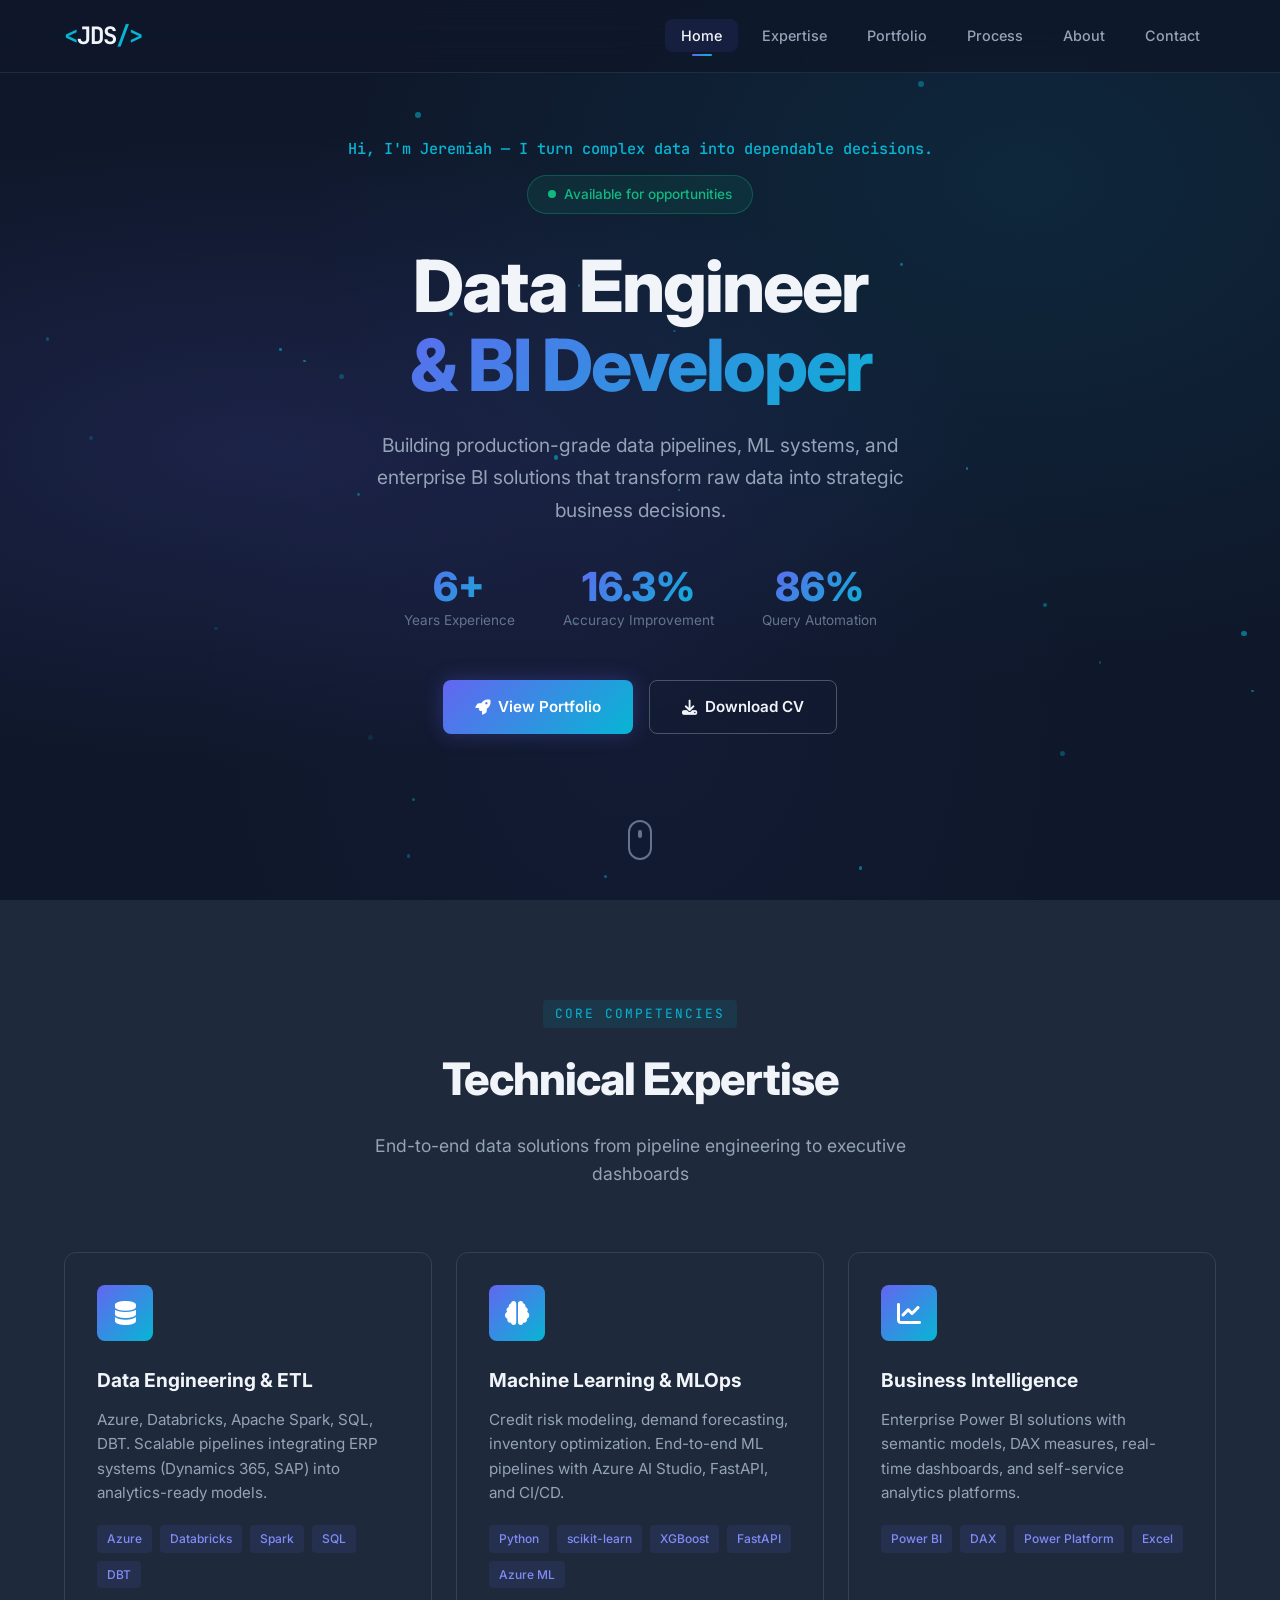
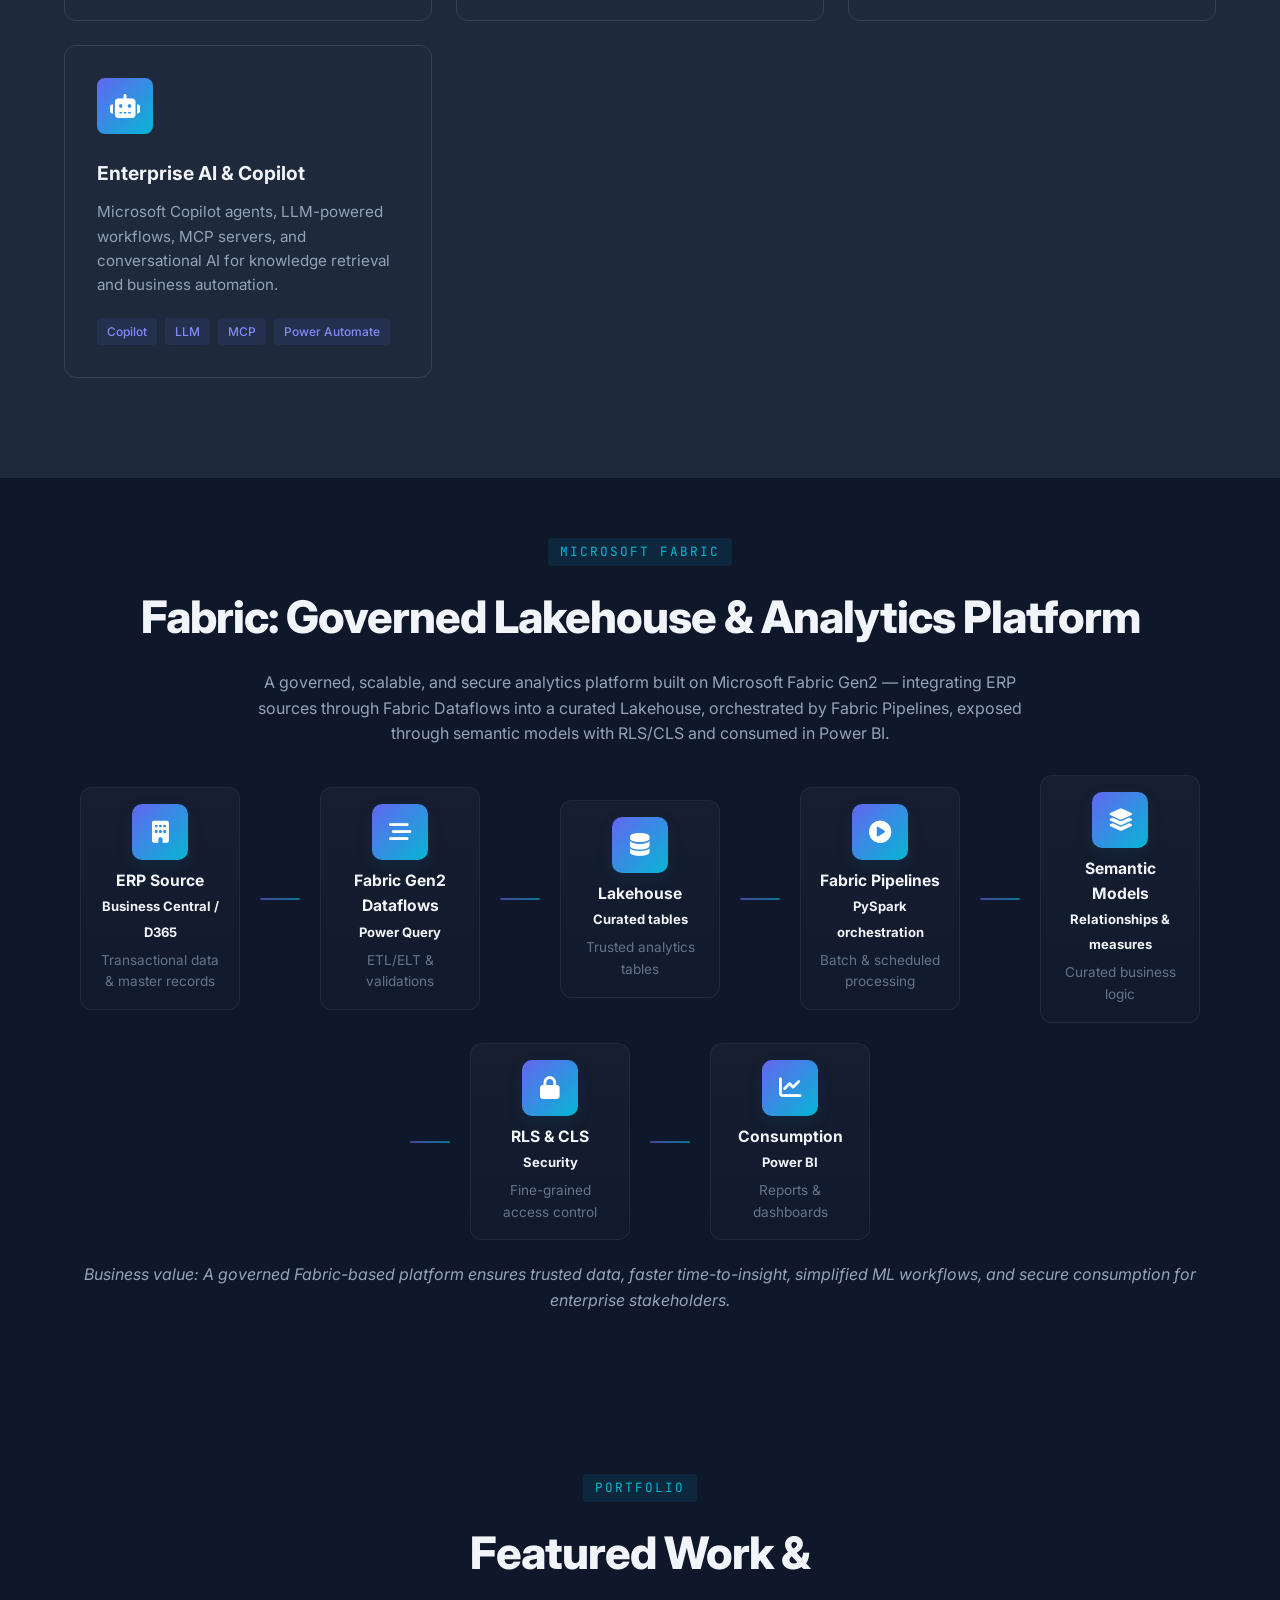
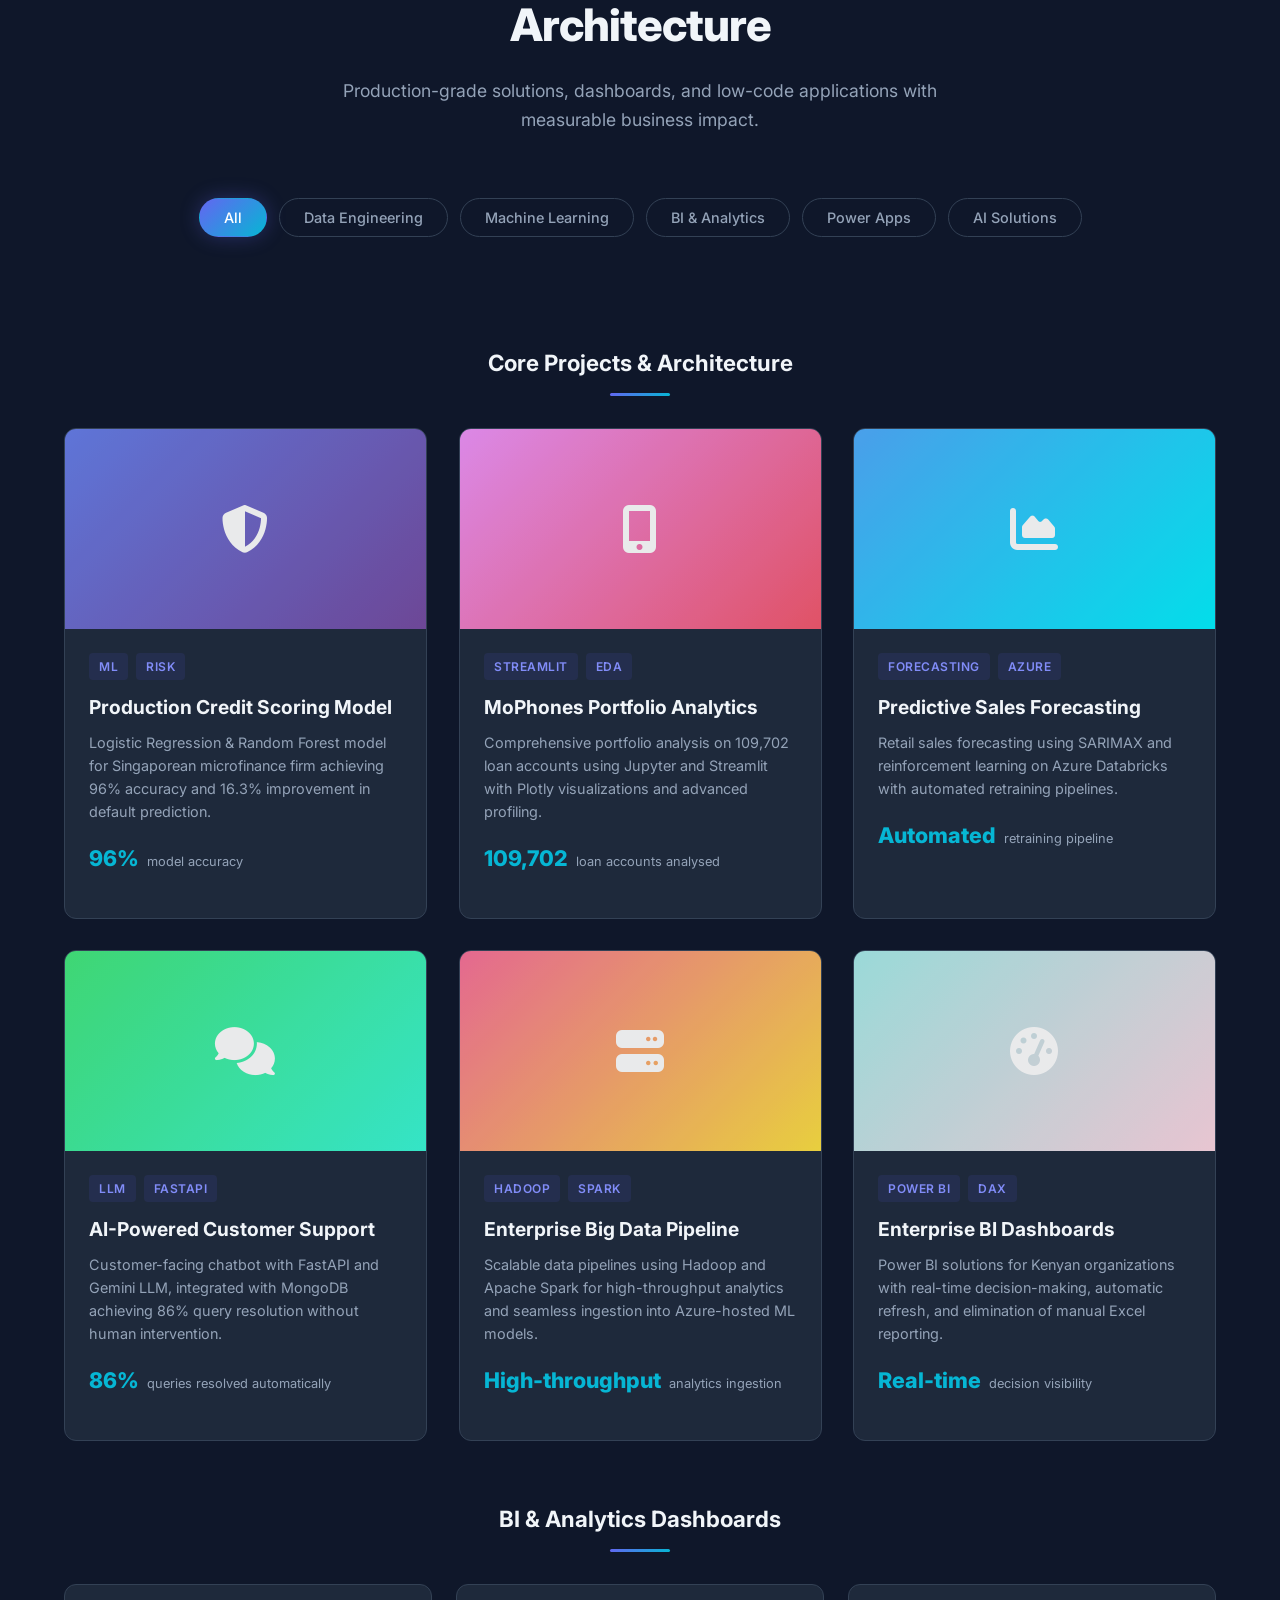
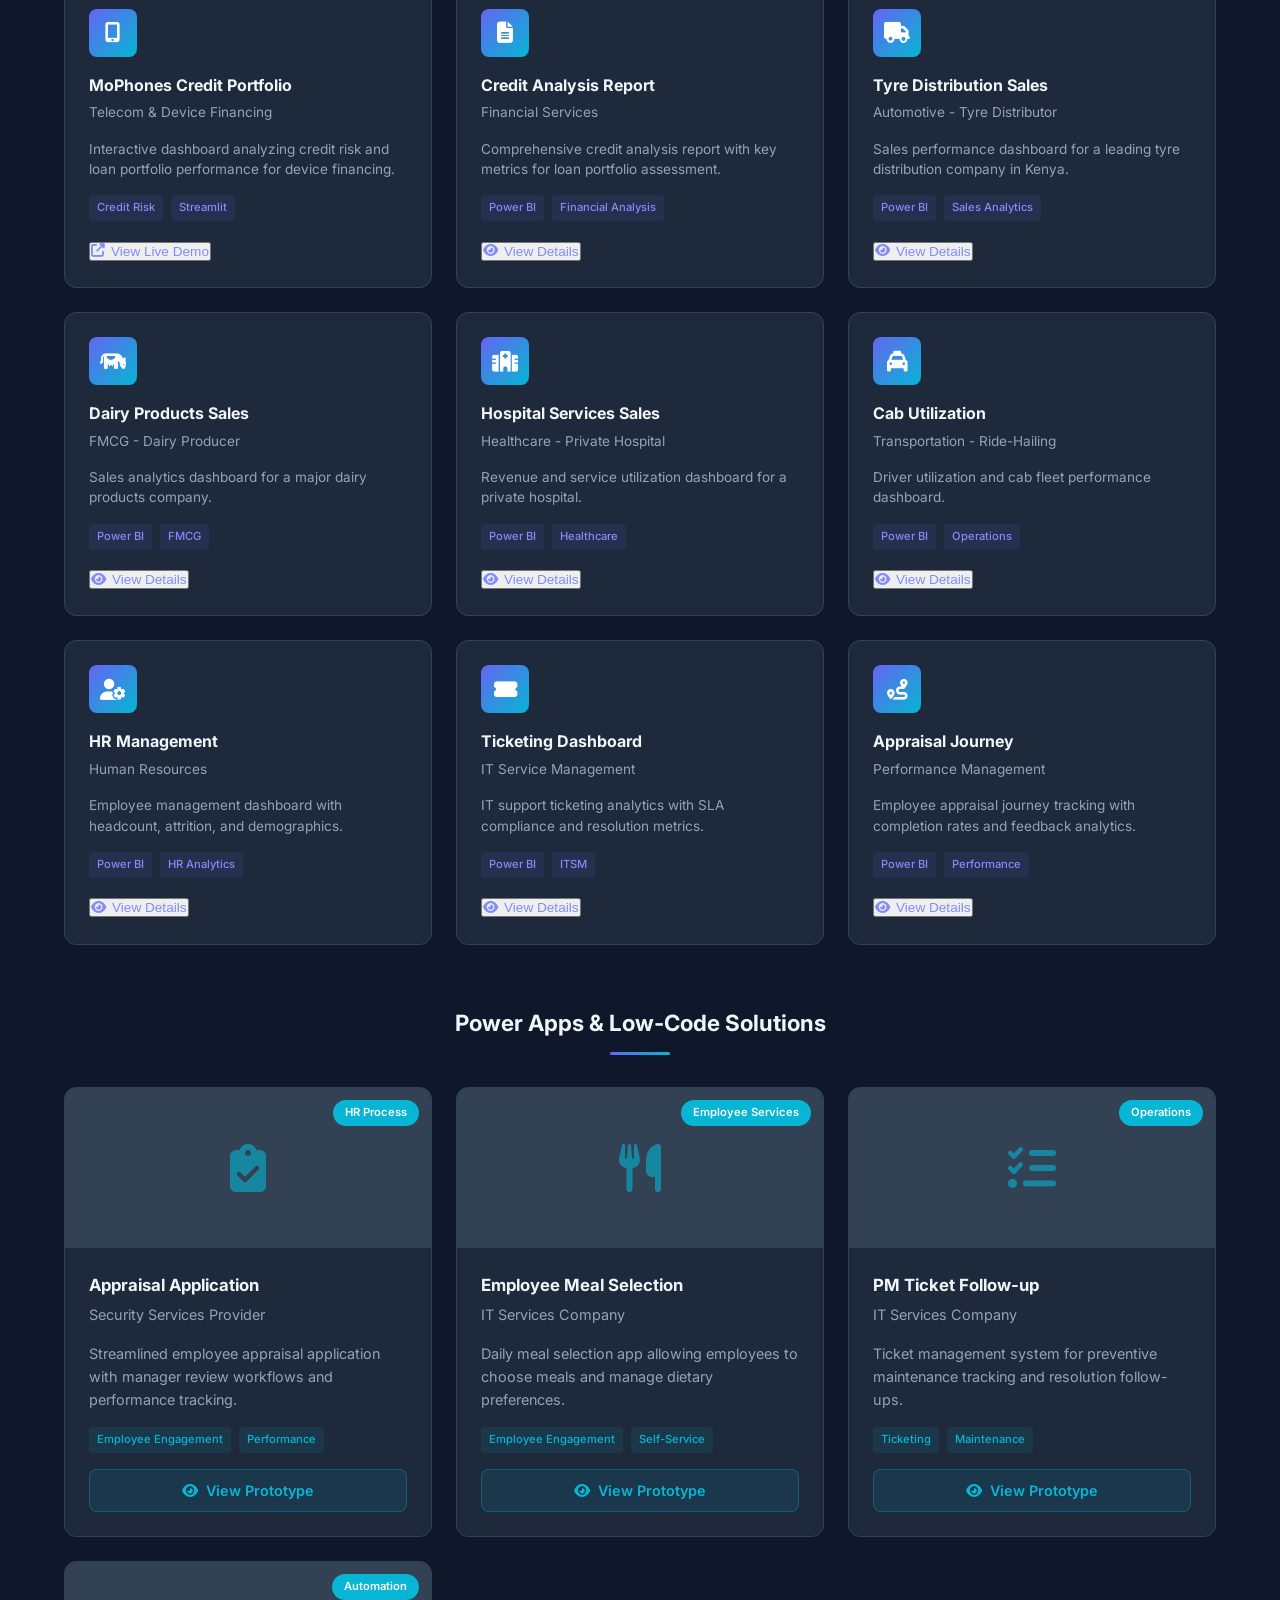
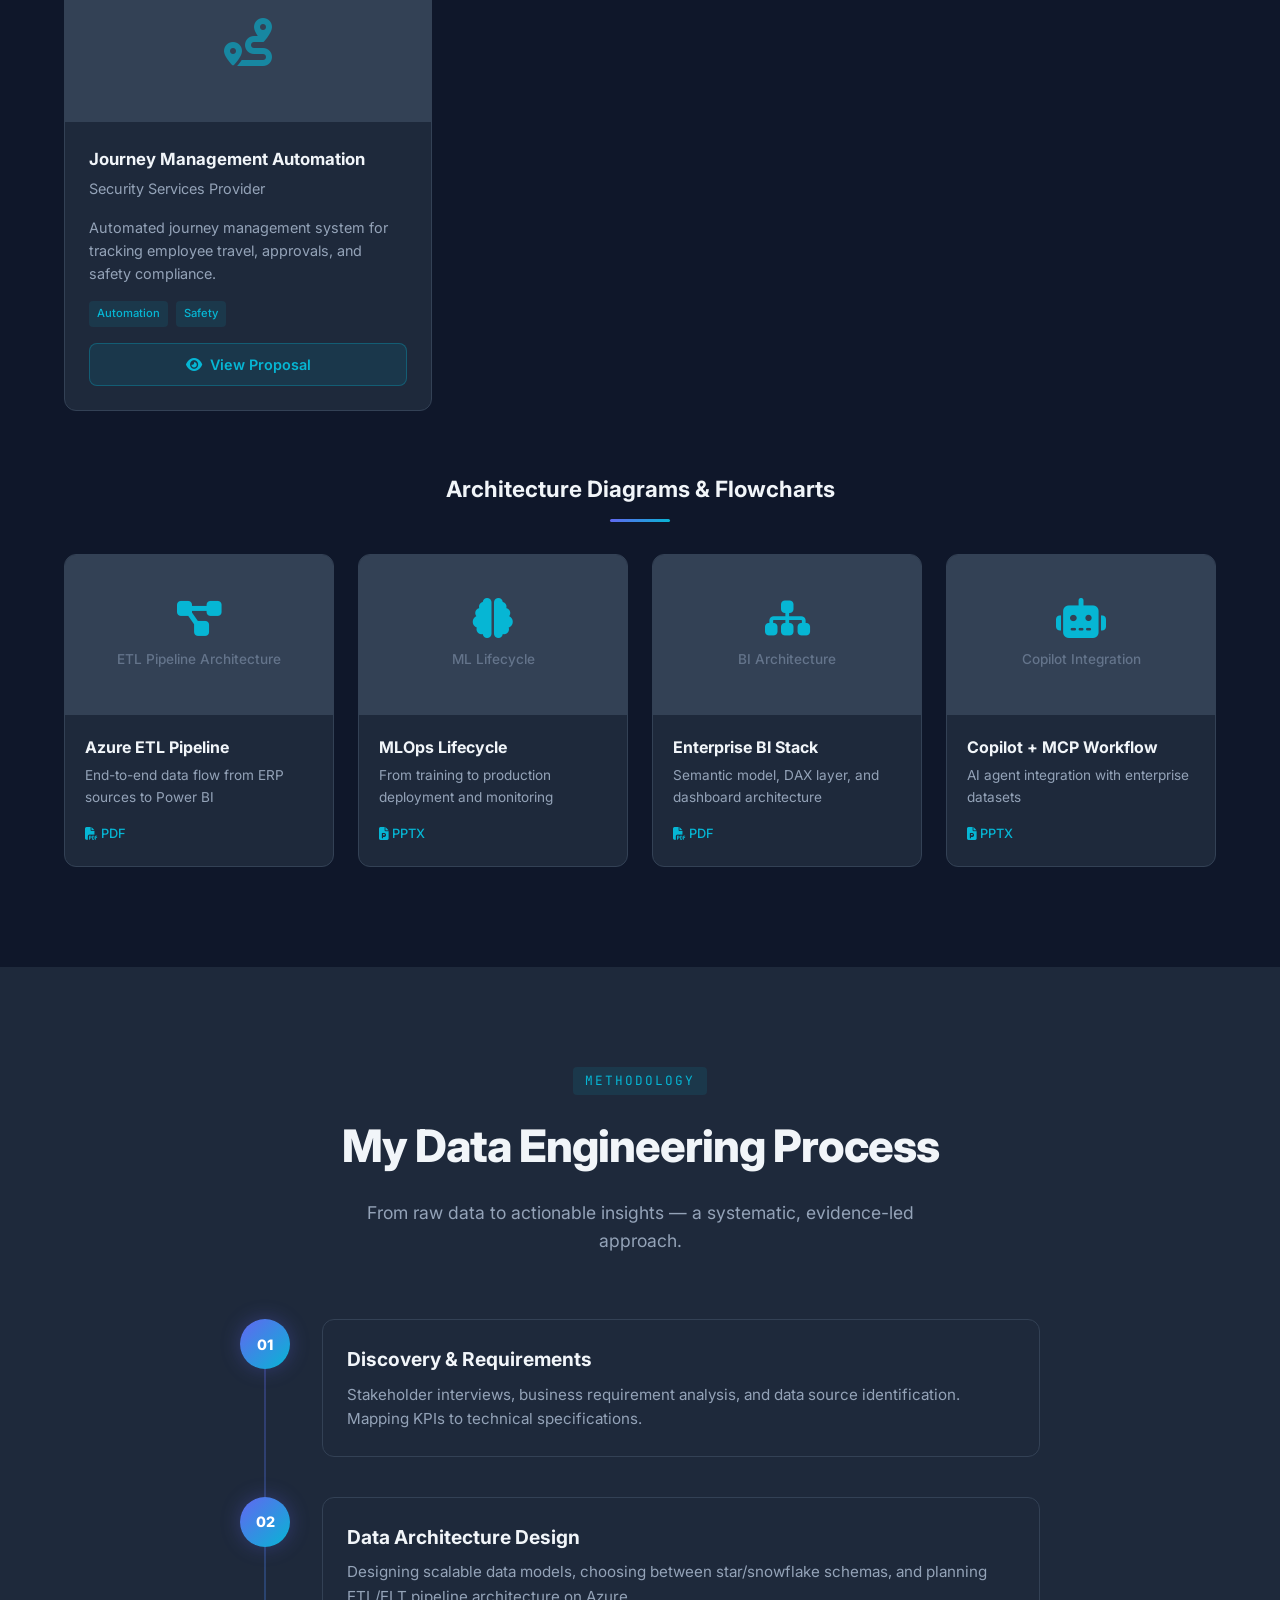
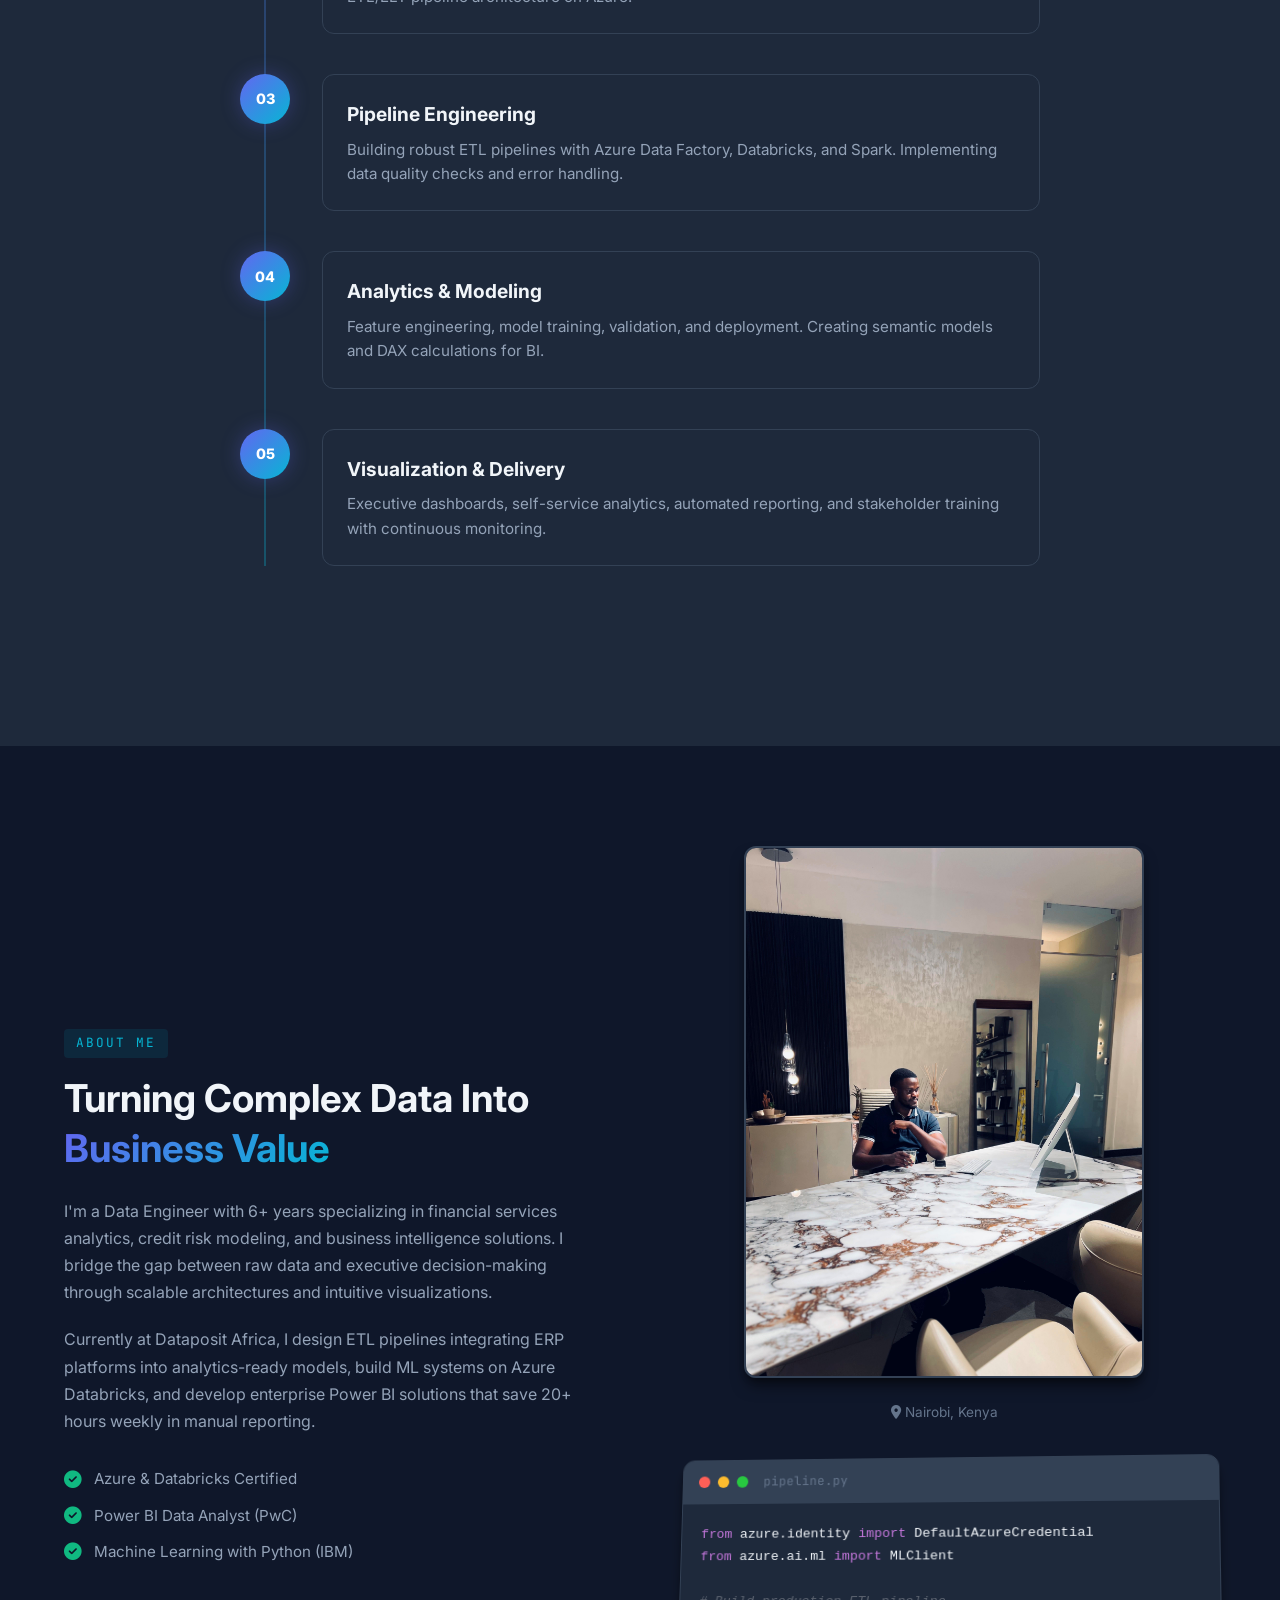
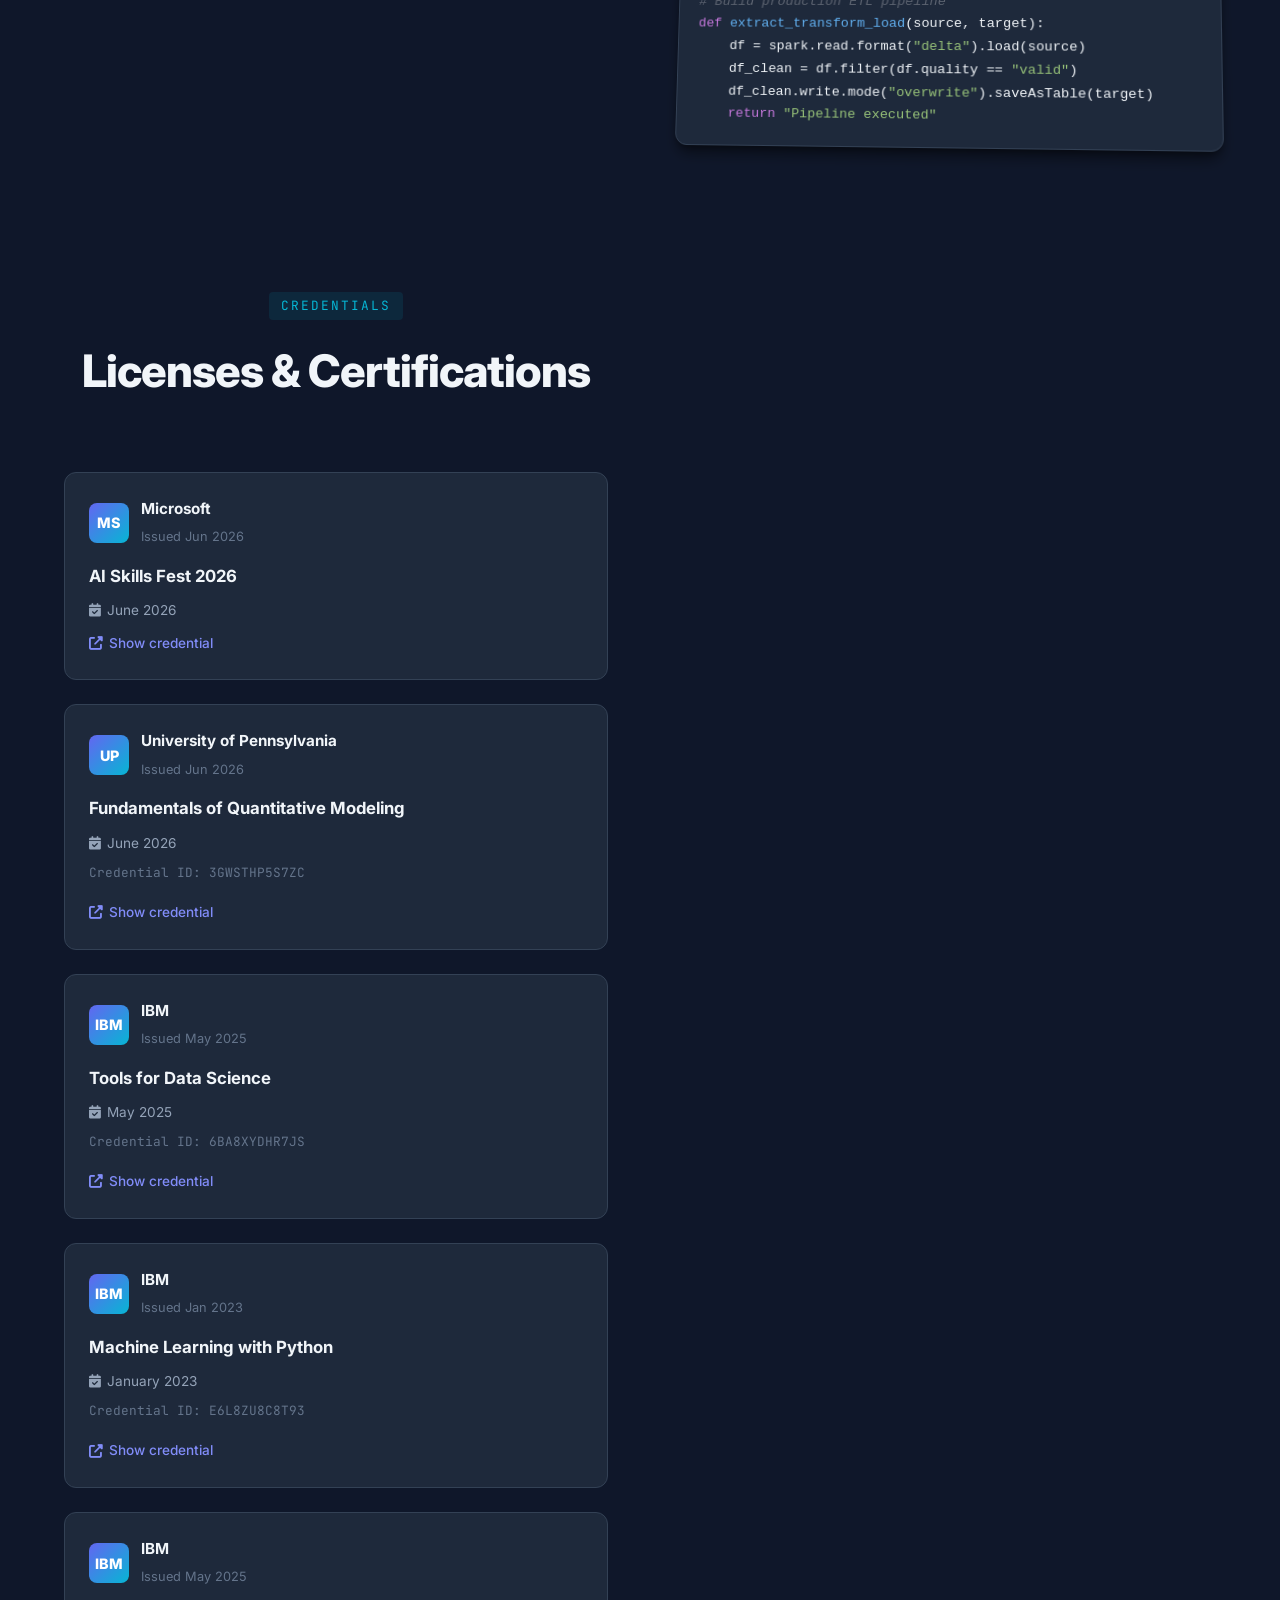
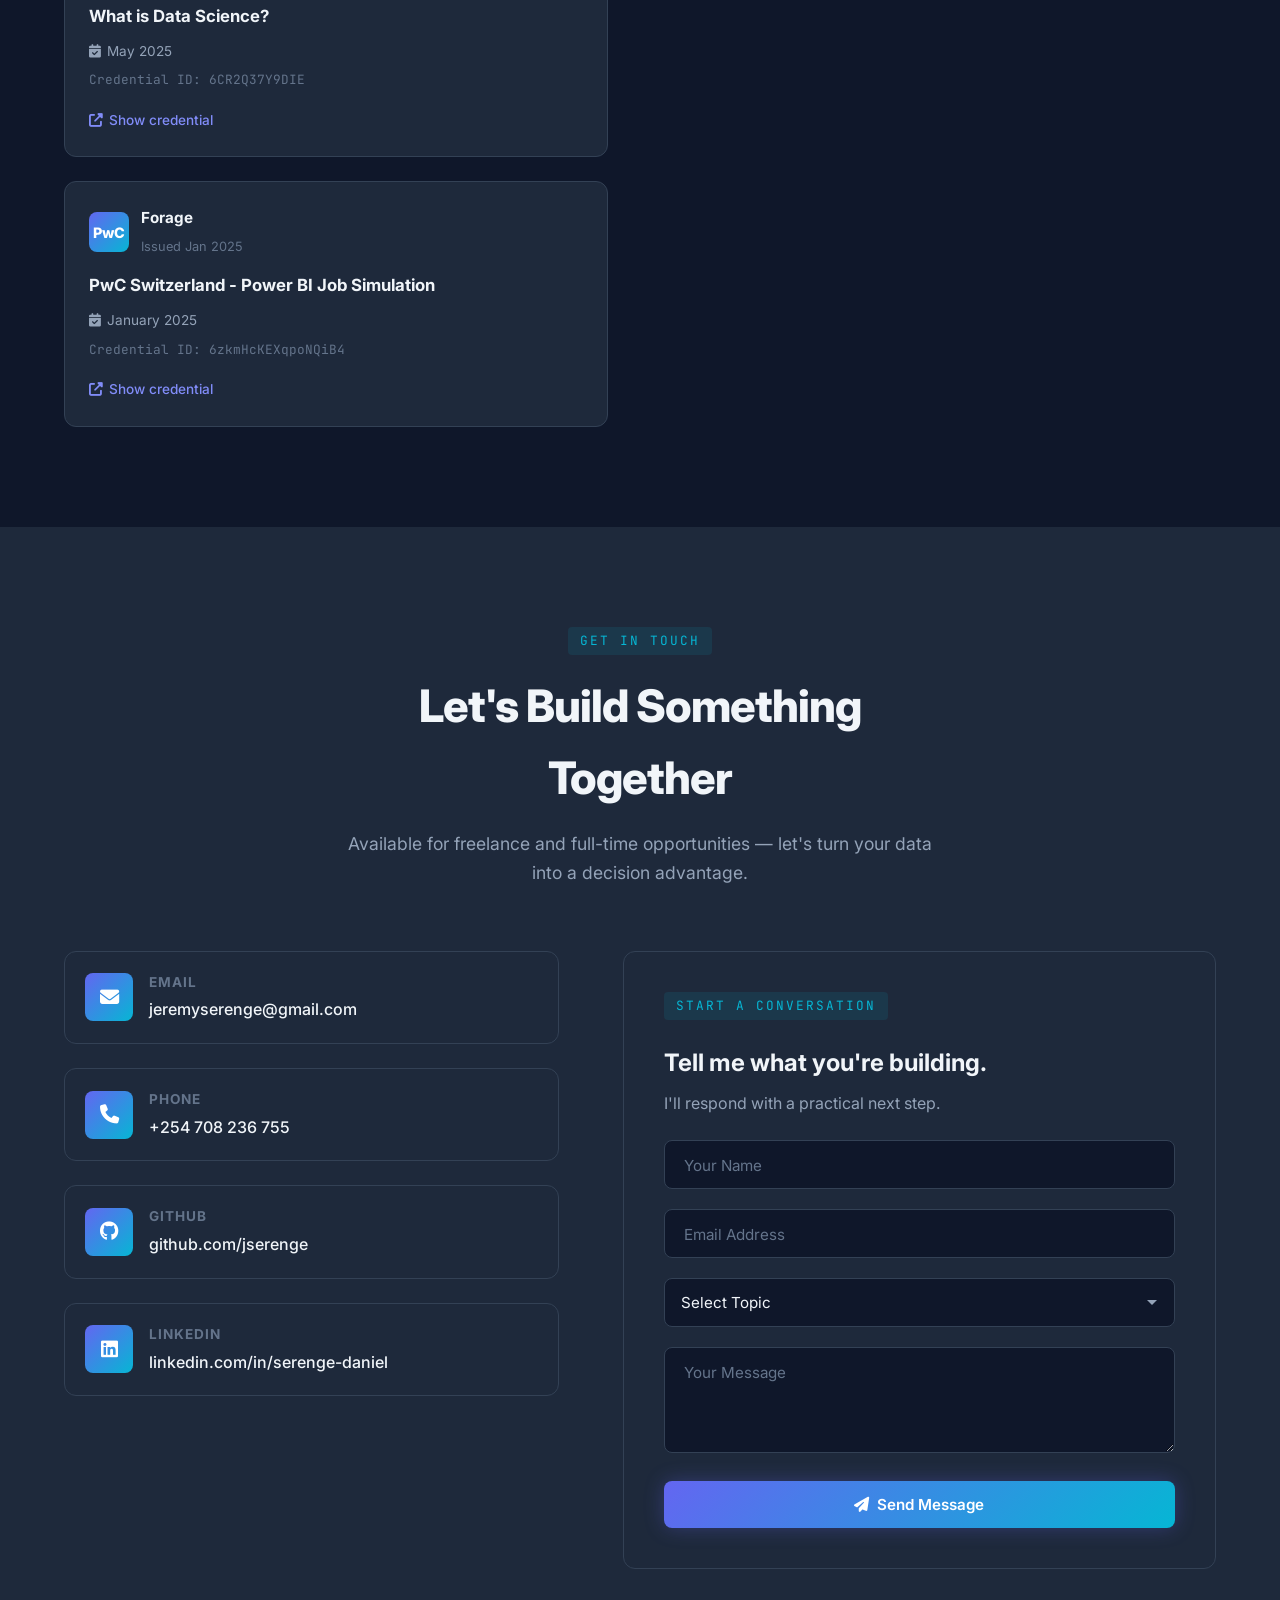
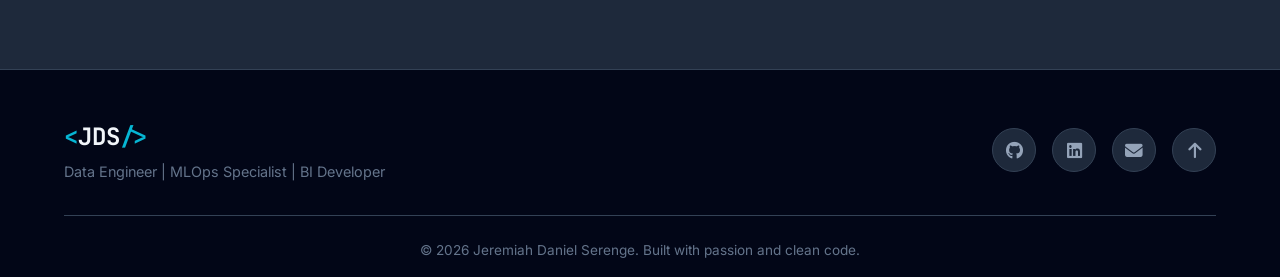
==== commit 1175d295: "Update index.html" ====
--- a/index.html
+++ b/index.html
@@ -10,7 +10,7 @@
     <link href="https://fonts.googleapis.com/css2?family=Inter:wght@300;400;500;600;700;800&family=JetBrains+Mono:wght@400;500&display=swap" rel="stylesheet">
     <link rel="stylesheet" href="https://cdnjs.cloudflare.com/ajax/libs/font-awesome/6.5.1/css/all.min.css">
 
-    <!-- Inline styles for Microsoft Fabric section (kept local for easy iteration) -->
+    <!-- Inline styles for specialized sections -->
     <style>
     /* Microsoft Fabric section styles */
     .fabric {
@@ -20,60 +20,74 @@
     }
     .fabric-header { text-align: center; margin-bottom: 28px; }
     .fabric-desc { color: var(--text-secondary); max-width:800px; margin: 0 auto 28px; }
-
     .fabric-diagram {
         display:flex; flex-wrap:wrap; gap:20px; align-items:center; justify-content:center;
         --node-size: 160px;
     }
-
     .fabric-node {
-        width: var(--node-size);
-        min-width: 140px;
+        width: var(--node-size); min-width: 140px;
         background: linear-gradient(180deg, rgba(255,255,255,0.03), rgba(255,255,255,0.01));
         border: 1px solid rgba(71,85,105,0.25);
-        padding: 16px;
-        border-radius: 12px;
-        text-align:center;
-        color: var(--text-primary);
-        position: relative;
-        transition: transform 220ms ease, box-shadow 220ms ease;
-        cursor: pointer;
-    }
-
+        padding: 16px; border-radius: 12px; text-align:center; color: var(--text-primary);
+        position: relative; transition: transform 220ms ease, box-shadow 220ms ease; cursor: pointer;
+    }
     .fabric-node:focus { outline: 2px solid rgba(99,102,241,0.25); outline-offset: 4px; }
-
     .fabric-node .node-icon {
         width:56px; height:56px; margin: 0 auto 8px; border-radius:10px; display:flex; align-items:center; justify-content:center; font-size:1.4rem; color:white;
-        background: linear-gradient(135deg, #6366f1 0%, #06b6d4 100%);
-        box-shadow: 0 6px 18px rgba(6,182,212,0.08);
-    }
-
+        background: linear-gradient(135deg, #6366f1 0%, #06b6d4 100%); box-shadow: 0 6px 18px rgba(6,182,212,0.08);
+    }
     .fabric-node h4 { font-size: 0.98rem; margin: 8px 0 6px; }
     .fabric-node p { color: var(--text-muted); font-size: 0.85rem; margin:0; }
-
-    /* connectors for large screens (visual only) */
     .fabric-diagram .connector {
         width: 40px; height: 2px; background: linear-gradient(90deg, rgba(99,102,241,0.6), rgba(6,182,212,0.6)); align-self:center; border-radius:4px;
     }
-
-    /* tooltip (hover) */
     .fabric-node .tooltip {
         display:none; position:absolute; left:50%; transform:translateX(-50%); bottom:calc(100% + 12px); width:260px; background:var(--bg-card); border:1px solid var(--border); padding:12px; border-radius:8px; color:var(--text-secondary); font-size:0.85rem; box-shadow:var(--shadow-lg); z-index:50;
     }
     .fabric-node .tooltip::after { content:''; position:absolute; left:50%; transform:translateX(-50%); top:100%; width:0; height:0; border-left:8px solid transparent; border-right:8px solid transparent; border-top:8px solid var(--bg-card); }
     .fabric-node:hover .tooltip, .fabric-node:focus .tooltip { display:block; }
-
-    /* responsive stacking */
     @media (max-width: 900px) {
         .fabric-diagram { flex-direction:column; }
         .fabric-diagram .connector { display:none; }
         .fabric-node { width: 100%; max-width:520px; }
         .fabric-node .tooltip { left: calc(100% + 12px); transform:none; top:50%; bottom:auto; }
     }
+
+    /* Certifications Grid (Moved to About Section) */
+    .certifications-grid {
+        display: grid; grid-template-columns: repeat(auto-fill, minmax(300px, 1fr)); gap: 24px; margin-top: 40px;
+    }
+    .certification-card {
+        background: var(--bg-card); border: 1px solid var(--border); border-radius: var(--radius); padding: 24px; transition: var(--transition);
+    }
+    .certification-card:hover { border-color: var(--primary-light); transform: translateY(-4px); }
+    .cert-issuer { display: flex; align-items: center; gap: 12px; margin-bottom: 16px; }
+    .cert-logo {
+        width: 40px; height: 40px; background: var(--gradient-1); border-radius: 8px;
+        display: flex; align-items: center; justify-content: center; font-weight: 800; color: white; font-size: 0.9rem;
+    }
+    .cert-issuer-info h4 { font-size: 0.95rem; margin-bottom: 2px; }
+    .cert-issuer-info span { font-size: 0.8rem; color: var(--text-muted); }
+    .certification-card h3 { font-size: 1.05rem; margin-bottom: 12px; line-height: 1.4; }
+    .cert-date { font-size: 0.85rem; color: var(--text-secondary); margin-bottom: 8px; display: flex; align-items: center; gap: 6px; }
+    .cert-id { font-size: 0.8rem; color: var(--text-muted); margin-bottom: 16px; font-family: 'JetBrains Mono', monospace; }
+    .cert-link {
+        display: inline-flex; align-items: center; gap: 6px; font-size: 0.85rem; color: var(--primary-light); text-decoration: none; font-weight: 500;
+    }
+    .cert-link:hover { color: var(--accent); }
+
+    /* Subsection Titles for Unified Portfolio */
+    .subsection-title {
+        text-align: center; font-size: 1.4rem; margin: 60px 0 32px; color: var(--text-primary); font-weight: 700;
+        position: relative; display: inline-block; width: 100%;
+    }
+    .subsection-title::after {
+        content: ''; display: block; width: 60px; height: 3px; background: var(--gradient-1); margin: 12px auto 0; border-radius: 2px;
+    }
     </style>
 </head>
 <body>
-    <!-- Navigation -->
+    <!-- Navigation (Reduced to 6 clean links) -->
     <nav class="navbar" id="navbar">
         <div class="nav-container">
             <a href="#" class="nav-logo">
@@ -85,13 +99,9 @@
             <ul class="nav-menu" id="navMenu" role="navigation" aria-label="Main navigation">
                 <li><a href="#home" class="nav-link active">Home</a></li>
                 <li><a href="#expertise" class="nav-link">Expertise</a></li>
-                <li><a href="#fabric" class="nav-link">Fabric</a></li>
-                <li><a href="#projects" class="nav-link">Projects</a></li>
-                <li><a href="#bi-dashboards" class="nav-link">BI Dashboards</a></li>
-                <li><a href="#power-apps" class="nav-link">Power Apps</a></li>
+                <li><a href="#portfolio" class="nav-link">Portfolio</a></li>
                 <li><a href="#process" class="nav-link">Process</a></li>
                 <li><a href="#about" class="nav-link">About</a></li>
-                <li><a href="#certifications" class="nav-link">Certifications</a></li>
                 <li><a href="#contact" class="nav-link">Contact</a></li>
             </ul>
         </div>
@@ -131,8 +141,8 @@
                     </div>
                 </div>
                 <div class="hero-cta">
-                    <a href="#projects" class="btn btn-primary">
-                        <i class="fas fa-rocket"></i> View Projects
+                    <a href="#portfolio" class="btn btn-primary">
+                        <i class="fas fa-rocket"></i> View Portfolio
                     </a>
                     <a href="assets/docs/JEREMIAH_DANIEL_SERENGE_CV.pdf" class="btn btn-outline" target="_blank">
                         <i class="fas fa-download"></i> Download CV
@@ -155,50 +165,34 @@
             </div>
             <div class="expertise-grid">
                 <div class="expertise-card">
-                    <div class="card-icon">
-                        <i class="fas fa-database"></i>
-                    </div>
+                    <div class="card-icon"><i class="fas fa-database"></i></div>
                     <h3>Data Engineering & ETL</h3>
                     <p>Azure, Databricks, Apache Spark, SQL, DBT. Scalable pipelines integrating ERP systems (Dynamics 365, SAP) into analytics-ready models.</p>
-                    <div class="tech-tags">
-                        <span>Azure</span><span>Databricks</span><span>Spark</span><span>SQL</span><span>DBT</span>
-                    </div>
+                    <div class="tech-tags"><span>Azure</span><span>Databricks</span><span>Spark</span><span>SQL</span><span>DBT</span></div>
                 </div>
                 <div class="expertise-card">
-                    <div class="card-icon">
-                        <i class="fas fa-brain"></i>
-                    </div>
+                    <div class="card-icon"><i class="fas fa-brain"></i></div>
                     <h3>Machine Learning & MLOps</h3>
                     <p>Credit risk modeling, demand forecasting, inventory optimization. End-to-end ML pipelines with Azure AI Studio, FastAPI, and CI/CD.</p>
-                    <div class="tech-tags">
-                        <span>Python</span><span>scikit-learn</span><span>XGBoost</span><span>FastAPI</span><span>Azure ML</span>
-                    </div>
+                    <div class="tech-tags"><span>Python</span><span>scikit-learn</span><span>XGBoost</span><span>FastAPI</span><span>Azure ML</span></div>
                 </div>
                 <div class="expertise-card">
-                    <div class="card-icon">
-                        <i class="fas fa-chart-line"></i>
-                    </div>
+                    <div class="card-icon"><i class="fas fa-chart-line"></i></div>
                     <h3>Business Intelligence</h3>
                     <p>Enterprise Power BI solutions with semantic models, DAX measures, real-time dashboards, and self-service analytics platforms.</p>
-                    <div class="tech-tags">
-                        <span>Power BI</span><span>DAX</span><span>Power Platform</span><span>Excel</span>
-                    </div>
+                    <div class="tech-tags"><span>Power BI</span><span>DAX</span><span>Power Platform</span><span>Excel</span></div>
                 </div>
                 <div class="expertise-card">
-                    <div class="card-icon">
-                        <i class="fas fa-robot"></i>
-                    </div>
+                    <div class="card-icon"><i class="fas fa-robot"></i></div>
                     <h3>Enterprise AI & Copilot</h3>
                     <p>Microsoft Copilot agents, LLM-powered workflows, MCP servers, and conversational AI for knowledge retrieval and business automation.</p>
-                    <div class="tech-tags">
-                        <span>Copilot</span><span>LLM</span><span>MCP</span><span>Power Automate</span>
-                    </div>
+                    <div class="tech-tags"><span>Copilot</span><span>LLM</span><span>MCP</span><span>Power Automate</span></div>
                 </div>
             </div>
         </div>
     </section>
 
-    <!-- Microsoft Fabric Section -->
+    <!-- Microsoft Fabric Deep Dive (Kept as a standalone visual, removed from main nav to reduce clutter) -->
     <section id="fabric" class="fabric">
         <div class="container">
             <div class="fabric-header">
@@ -206,7 +200,6 @@
                 <h2 class="section-title">Fabric: Governed Lakehouse & Analytics Platform</h2>
                 <p class="fabric-desc">A governed, scalable, and secure analytics platform built on Microsoft Fabric Gen2 — integrating ERP sources through Fabric Dataflows into a curated Lakehouse, orchestrated by Fabric Pipelines, exposed through semantic models with RLS/CLS and consumed in Power BI.</p>
             </div>
-
             <div class="fabric-diagram" role="list">
                 <div class="fabric-node" role="listitem" tabindex="0" data-tooltip="ERP systems (Business Central / Dynamics 365) as transactional source systems. Capture full history and change tracking where possible.">
                     <div class="node-icon"><i class="fas fa-building"></i></div>
@@ -214,54 +207,42 @@
                     <p class="node-sub">Transactional data & master records</p>
                     <div class="tooltip">ERP systems (Business Central / Dynamics 365) — primary transactional sources. Use CDC or incremental extraction to Fabric Dataflows.</div>
                 </div>
-
                 <div class="connector" aria-hidden="true"></div>
-
                 <div class="fabric-node" role="listitem" tabindex="0" data-tooltip="Fabric Gen2 Dataflows perform Power Query-driven ETL/ELT: schema mapping, cleaning, type coercion, and data quality validations with built-in lineage.">
                     <div class="node-icon"><i class="fas fa-stream"></i></div>
                     <h4>Fabric Gen2 Dataflows<br><small>Power Query</small></h4>
                     <p class="node-sub">ETL/ELT & validations</p>
                     <div class="tooltip">Fabric Gen2 Dataflows: Power Query transformations, validations, basic profiling and column-level checks. Lineage and monitoring available in Fabric.</div>
                 </div>
-
                 <div class="connector" aria-hidden="true"></div>
-
                 <div class="fabric-node" role="listitem" tabindex="0" data-tooltip="Curated Lakehouse tables (delta) that serve as the single source of truth for analytics and model training.">
                     <div class="node-icon"><i class="fas fa-database"></i></div>
                     <h4>Lakehouse<br><small>Curated tables</small></h4>
                     <p class="node-sub">Trusted analytics tables</p>
                     <div class="tooltip">Lakehouse (delta tables) for curated, clean, query-ready datasets. Implement partitioning, compaction, and time travel policies.</div>
                 </div>
-
                 <div class="connector" aria-hidden="true"></div>
-
                 <div class="fabric-node" role="listitem" tabindex="0" data-tooltip="Fabric Pipelines orchestrate PySpark notebooks and jobs for analysis, aggregations, and quick ML tasks — integrated with compute and lifecycle management.">
                     <div class="node-icon"><i class="fas fa-play-circle"></i></div>
                     <h4>Fabric Pipelines<br><small>PySpark orchestration</small></h4>
                     <p class="node-sub">Batch & scheduled processing</p>
                     <div class="tooltip">Fabric Pipelines schedule and orchestrate notebooks and jobs. Use them for ETL orchestration, retraining models, and downstream aggregations.</div>
                 </div>
-
                 <div class="connector" aria-hidden="true"></div>
-
                 <div class="fabric-node" role="listitem" tabindex="0" data-tooltip="Semantic models define relationships, measures and business logic; publish models for Power BI consumption and centralized governance.">
                     <div class="node-icon"><i class="fas fa-layer-group"></i></div>
                     <h4>Semantic Models<br><small>Relationships & measures</small></h4>
                     <p class="node-sub">Curated business logic</p>
                     <div class="tooltip">Semantic models (Fabric / Power BI) expose standardized measures and relationships. Version and certify models for self-service analytics.</div>
                 </div>
-
                 <div class="connector" aria-hidden="true"></div>
-
                 <div class="fabric-node" role="listitem" tabindex="0" data-tooltip="Security controls: Row-Level Security (RLS) and Column-Level Security (CLS) enforced at model or lakehouse level to meet data privacy requirements.">
                     <div class="node-icon"><i class="fas fa-lock"></i></div>
                     <h4>RLS & CLS<br><small>Security</small></h4>
                     <p class="node-sub">Fine-grained access control</p>
                     <div class="tooltip">Enforce RLS and CLS in semantic models and on Lakehouse access. Combine with Fabric policies and Purview for governance.</div>
                 </div>
-
                 <div class="connector" aria-hidden="true"></div>
-
                 <div class="fabric-node" role="listitem" tabindex="0" data-tooltip="Power BI reports and dashboards consume the certified semantic models and Lakehouse datasets; provide self-service and governed delivery to stakeholders.">
                     <div class="node-icon"><i class="fas fa-chart-line"></i></div>
                     <h4>Consumption<br><small>Power BI</small></h4>
@@ -269,462 +250,282 @@
                     <div class="tooltip">Power BI consumes semantic models and the Lakehouse. Deliver operational reports, paginated reports and analytical dashboards with governed refresh schedules.</div>
                 </div>
             </div>
-
             <div style="text-align:center; margin-top:22px; color:var(--text-secondary);">
                 <em>Business value: A governed Fabric-based platform ensures trusted data, faster time-to-insight, simplified ML workflows, and secure consumption for enterprise stakeholders.</em>
             </div>
         </div>
     </section>
 
-    <!-- Projects Section -->
-    <section id="projects" class="projects">
+    <!-- UNIFIED PORTFOLIO SECTION (Replaces separate Projects, BI, Power Apps sections) -->
+    <section id="portfolio" class="portfolio">
         <div class="container">
             <div class="section-header">
                 <span class="section-tag">Portfolio</span>
-                <h2 class="section-title">Featured Projects</h2>
-                <p class="section-desc">Production-grade solutions with measurable business impact</p>
-            </div>
-
+                <h2 class="section-title">Featured Work & Architecture</h2>
+                <p class="section-desc">Production-grade solutions, dashboards, and low-code applications with measurable business impact.</p>
+            </div>
+
+            <!-- Global Filter Bar (Controls ALL cards below) -->
             <div class="filter-bar">
                 <button class="filter-btn active" data-filter="all">All</button>
                 <button class="filter-btn" data-filter="data-engineering">Data Engineering</button>
                 <button class="filter-btn" data-filter="ml">Machine Learning</button>
                 <button class="filter-btn" data-filter="bi">BI & Analytics</button>
+                <button class="filter-btn" data-filter="power-apps">Power Apps</button>
                 <button class="filter-btn" data-filter="ai">AI Solutions</button>
             </div>
 
+            <!-- Subsection: Core Projects -->
+            <h3 class="subsection-title">Core Projects & Architecture</h3>
             <div class="projects-grid">
-                <!-- Project 1: Credit Risk -->
-                <div class="project-card" data-category="ml">
+                <div class="project-card" data-category="ml" data-doc="credit-risk">
                     <div class="project-image">
-                        <div class="project-placeholder" style="background: linear-gradient(135deg, #667eea 0%, #764ba2 100%);">
-                            <i class="fas fa-shield-alt"></i>
-                        </div>
-                        <div class="project-overlay">
-                            <button class="btn-view" onclick="openModal('credit-risk')">
-                                <i class="fas fa-project-diagram"></i> View Architecture
-                            </button>
-                        </div>
+                        <div class="project-placeholder" style="background: linear-gradient(135deg, #667eea 0%, #764ba2 100%);"><i class="fas fa-shield-alt"></i></div>
+                        <div class="project-overlay"><button class="btn-view"><i class="fas fa-project-diagram"></i> View Architecture</button></div>
                     </div>
                     <div class="project-info">
-                        <div class="project-tags">
-                            <span class="tag">ML</span>
-                            <span class="tag">Risk</span>
-                        </div>
+                        <div class="project-tags"><span class="tag">ML</span><span class="tag">Risk</span></div>
                         <h3>Production Credit Scoring Model</h3>
                         <p>Logistic Regression & Random Forest model for Singaporean microfinance firm achieving 96% accuracy and 16.3% improvement in default prediction.</p>
                         <div class="project-metric"><strong>96%</strong><span>model accuracy</span></div>
                     </div>
                 </div>
 
-                <!-- Project 2: MoPhones Portfolio -->
-                <div class="project-card" data-category="bi">
+                <div class="project-card" data-category="bi" data-doc="mophones">
                     <div class="project-image">
-                        <div class="project-placeholder" style="background: linear-gradient(135deg, #f093fb 0%, #f5576c 100%);">
-                            <i class="fas fa-mobile-alt"></i>
-                        </div>
-                        <div class="project-overlay">
-                            <a class="btn-view" href="https://mophones-ksstnmfcqgr6rjsdpspc8r.streamlit.app/" target="_blank" rel="noopener">
-                                <i class="fas fa-external-link-alt"></i> Live Demo
-                            </a>
-                        </div>
+                        <div class="project-placeholder" style="background: linear-gradient(135deg, #f093fb 0%, #f5576c 100%);"><i class="fas fa-mobile-alt"></i></div>
+                        <div class="project-overlay"><button class="btn-view"><i class="fas fa-external-link-alt"></i> Live Demo</button></div>
                     </div>
                     <div class="project-info">
-                        <div class="project-tags">
-                            <span class="tag">Streamlit</span>
-                            <span class="tag">EDA</span>
-                        </div>
+                        <div class="project-tags"><span class="tag">Streamlit</span><span class="tag">EDA</span></div>
                         <h3>MoPhones Portfolio Analytics</h3>
                         <p>Comprehensive portfolio analysis on 109,702 loan accounts using Jupyter and Streamlit with Plotly visualizations and advanced profiling.</p>
                         <div class="project-metric"><strong>109,702</strong><span>loan accounts analysed</span></div>
-                        <div class="project-links">
-                            <a class="btn-view" href="https://mophones-ksstnmfcqgr6rjsdpspc8r.streamlit.app/" target="_blank" rel="noopener">
-                                <i class="fas fa-external-link-alt"></i> Live Demo
-                            </a>
-                        </div>
-                    </div>
-                </div>
-
-                <!-- Project 3: Sales Forecasting -->
-                <div class="project-card" data-category="ml">
+                    </div>
+                </div>
+
+                <div class="project-card" data-category="ml" data-doc="forecasting">
                     <div class="project-image">
-                        <div class="project-placeholder" style="background: linear-gradient(135deg, #4facfe 0%, #00f2fe 100%);">
-                            <i class="fas fa-chart-area"></i>
-                        </div>
-                        <div class="project-overlay">
-                            <button class="btn-view" onclick="openModal('forecasting')">
-                                <i class="fas fa-project-diagram"></i> View Architecture
-                            </button>
-                        </div>
+                        <div class="project-placeholder" style="background: linear-gradient(135deg, #4facfe 0%, #00f2fe 100%);"><i class="fas fa-chart-area"></i></div>
+                        <div class="project-overlay"><button class="btn-view"><i class="fas fa-project-diagram"></i> View Architecture</button></div>
                     </div>
                     <div class="project-info">
-                        <div class="project-tags">
-                            <span class="tag">Forecasting</span>
-                            <span class="tag">Azure</span>
-                        </div>
+                        <div class="project-tags"><span class="tag">Forecasting</span><span class="tag">Azure</span></div>
                         <h3>Predictive Sales Forecasting</h3>
                         <p>Retail sales forecasting using SARIMAX and reinforcement learning on Azure Databricks with automated retraining pipelines.</p>
                         <div class="project-metric"><strong>Automated</strong><span>retraining pipeline</span></div>
                     </div>
                 </div>
 
-                <!-- Project 4: AI Chatbot -->
-                <div class="project-card" data-category="ai">
+                <div class="project-card" data-category="ai" data-doc="chatbot">
                     <div class="project-image">
-                        <div class="project-placeholder" style="background: linear-gradient(135deg, #43e97b 0%, #38f9d7 100%);">
-                            <i class="fas fa-comments"></i>
-                        </div>
-                        <div class="project-overlay">
-                            <button class="btn-view" onclick="openModal('chatbot')">
-                                <i class="fas fa-project-diagram"></i> View Architecture
-                            </button>
-                        </div>
+                        <div class="project-placeholder" style="background: linear-gradient(135deg, #43e97b 0%, #38f9d7 100%);"><i class="fas fa-comments"></i></div>
+                        <div class="project-overlay"><button class="btn-view"><i class="fas fa-project-diagram"></i> View Architecture</button></div>
                     </div>
                     <div class="project-info">
-                        <div class="project-tags">
-                            <span class="tag">LLM</span>
-                            <span class="tag">FastAPI</span>
-                        </div>
+                        <div class="project-tags"><span class="tag">LLM</span><span class="tag">FastAPI</span></div>
                         <h3>AI-Powered Customer Support</h3>
                         <p>Customer-facing chatbot with FastAPI and Gemini LLM, integrated with MongoDB achieving 86% query resolution without human intervention.</p>
                         <div class="project-metric"><strong>86%</strong><span>queries resolved automatically</span></div>
                     </div>
                 </div>
 
-                <!-- Project 5: Big Data Pipeline -->
-                <div class="project-card" data-category="data-engineering">
+                <div class="project-card" data-category="data-engineering" data-doc="bigdata">
                     <div class="project-image">
-                        <div class="project-placeholder" style="background: linear-gradient(135deg, #fa709a 0%, #fee140 100%);">
-                            <i class="fas fa-server"></i>
-                        </div>
-                        <div class="project-overlay">
-                            <button class="btn-view" onclick="openModal('bigdata')">
-                                <i class="fas fa-expand"></i> View Details
-                            </button>
-                        </div>
+                        <div class="project-placeholder" style="background: linear-gradient(135deg, #fa709a 0%, #fee140 100%);"><i class="fas fa-server"></i></div>
+                        <div class="project-overlay"><button class="btn-view"><i class="fas fa-expand"></i> View Details</button></div>
                     </div>
                     <div class="project-info">
-                        <div class="project-tags">
-                            <span class="tag">Hadoop</span>
-                            <span class="tag">Spark</span>
-                        </div>
+                        <div class="project-tags"><span class="tag">Hadoop</span><span class="tag">Spark</span></div>
                         <h3>Enterprise Big Data Pipeline</h3>
                         <p>Scalable data pipelines using Hadoop and Apache Spark for high-throughput analytics and seamless ingestion into Azure-hosted ML models.</p>
                         <div class="project-metric"><strong>High-throughput</strong><span>analytics ingestion</span></div>
                     </div>
                 </div>
 
-                <!-- Project 6: Power BI Enterprise -->
-                <div class="project-card" data-category="bi">
+                <div class="project-card" data-category="bi" data-doc="powerbi">
                     <div class="project-image">
-                        <div class="project-placeholder" style="background: linear-gradient(135deg, #a8edea 0%, #fed6e3 100%);">
-                            <i class="fas fa-tachometer-alt"></i>
-                        </div>
-                        <div class="project-overlay">
-                            <button class="btn-view" onclick="openModal('powerbi')">
-                                <i class="fas fa-expand"></i> View Details
-                            </button>
-                        </div>
+                        <div class="project-placeholder" style="background: linear-gradient(135deg, #a8edea 0%, #fed6e3 100%);"><i class="fas fa-tachometer-alt"></i></div>
+                        <div class="project-overlay"><button class="btn-view"><i class="fas fa-expand"></i> View Details</button></div>
                     </div>
                     <div class="project-info">
-                        <div class="project-tags">
-                            <span class="tag">Power BI</span>
-                            <span class="tag">DAX</span>
-                        </div>
+                        <div class="project-tags"><span class="tag">Power BI</span><span class="tag">DAX</span></div>
                         <h3>Enterprise BI Dashboards</h3>
                         <p>Power BI solutions for Kenyan organizations with real-time decision-making, automatic refresh, and elimination of manual Excel reporting.</p>
                         <div class="project-metric"><strong>Real-time</strong><span>decision visibility</span></div>
                     </div>
                 </div>
             </div>
-        </div>
-    </section>
-
-    <!-- BI Dashboards Section -->
-    <section id="bi-dashboards" class="bi-dashboards">
-        <div class="container">
-            <div class="section-header">
-                <span class="section-tag">Business Intelligence</span>
-                <h2 class="section-title">BI & Analytics Dashboards</h2>
-                <p class="section-desc">Interactive dashboards and reports built using Power BI and other BI tools.</p>
-            </div>
-
-            <!-- Tabs -->
-            <div class="bi-tabs" role="tablist" aria-label="Dashboard categories">
-                <button class="tab-btn active" data-cat="credit" role="tab" aria-selected="true" aria-controls="panel-credit">
-                    <i class="fas fa-chart-line"></i> Credit & Loan
-                </button>
-                <button class="tab-btn" data-cat="sales" role="tab" aria-selected="false" aria-controls="panel-sales">
-                    <i class="fas fa-chart-bar"></i> Sales
-                </button>
-                <button class="tab-btn" data-cat="hr" role="tab" aria-selected="false" aria-controls="panel-hr">
-                    <i class="fas fa-users"></i> HR
-                </button>
-            </div>
-
-            <!-- Credit & Loan Panel -->
-            <div class="dashboard-panel active" data-cat="credit" id="panel-credit" role="tabpanel" aria-labelledby="tab-credit">
-                <div class="dashboard-grid">
-                    <div class="dashboard-card">
-                        <div class="dashboard-icon">
-                            <i class="fas fa-mobile-alt"></i>
-                        </div>
-                        <h4>MoPhones Credit Portfolio</h4>
-                        <p class="dashboard-company">Telecom & Device Financing</p>
-                        <p>Interactive dashboard analyzing credit risk and loan portfolio performance for device financing.</p>
-                        <div class="dashboard-tags">
-                            <span>Credit Risk</span>
-                            <span>Streamlit</span>
-                        </div>
-                        <a href="https://mophones-ksstnmfcqgr6rjsdpspc8r.streamlit.app/" class="dashboard-link" target="_blank" rel="noopener">
-                            <i class="fas fa-external-link-alt"></i> View Live Demo
-                        </a>
-                    </div>
-
-                    <div class="dashboard-card">
-                        <div class="dashboard-icon">
-                            <i class="fas fa-file-alt"></i>
-                        </div>
-                        <h4>Credit Analysis Report</h4>
-                        <p class="dashboard-company">Financial Services</p>
-                        <p>Comprehensive credit analysis report with key metrics for loan portfolio assessment.</p>
-                        <div class="dashboard-tags">
-                            <span>Power BI</span>
-                            <span>Financial Analysis</span>
-                        </div>
-                        <a href="#" class="dashboard-link">
-                            <i class="fas fa-eye"></i> View Details
-                        </a>
-                    </div>
-                </div>
-            </div>
-
-            <!-- Sales Panel -->
-            <div class="dashboard-panel" data-cat="sales" id="panel-sales" role="tabpanel" aria-labelledby="tab-sales" style="display: none;">
-                <div class="dashboard-grid">
-                    <div class="dashboard-card">
-                        <div class="dashboard-icon">
-                            <i class="fas fa-truck"></i>
-                        </div>
-                        <h4>Tyre Distribution Sales</h4>
-                        <p class="dashboard-company">Automotive - Tyre Distributor</p>
-                        <p>Sales performance dashboard for a leading tyre distribution company in Kenya.</p>
-                        <div class="dashboard-tags">
-                            <span>Power BI</span>
-                            <span>Sales Analytics</span>
-                        </div>
-                        <a href="#" class="dashboard-link">
-                            <i class="fas fa-eye"></i> View Details
-                        </a>
-                    </div>
-
-                    <div class="dashboard-card">
-                        <div class="dashboard-icon">
-                            <i class="fas fa-cow"></i>
-                        </div>
-                        <h4>Dairy Products Sales</h4>
-                        <p class="dashboard-company">FMCG - Dairy Producer</p>
-                        <p>Sales analytics dashboard for a major dairy products company.</p>
-                        <div class="dashboard-tags">
-                            <span>Power BI</span>
-                            <span>FMCG</span>
-                        </div>
-                        <a href="#" class="dashboard-link">
-                            <i class="fas fa-eye"></i> View Details
-                        </a>
-                    </div>
-
-                    <div class="dashboard-card">
-                        <div class="dashboard-icon">
-                            <i class="fas fa-hospital"></i>
-                        </div>
-                        <h4>Hospital Services Sales</h4>
-                        <p class="dashboard-company">Healthcare - Private Hospital</p>
-                        <p>Revenue and service utilization dashboard for a private hospital.</p>
-                        <div class="dashboard-tags">
-                            <span>Power BI</span>
-                            <span>Healthcare</span>
-                        </div>
-                        <a href="#" class="dashboard-link">
-                            <i class="fas fa-eye"></i> View Details
-                        </a>
-                    </div>
-                </div>
-            </div>
-
-            <!-- HR Panel -->
-            <div class="dashboard-panel" data-cat="hr" id="panel-hr" role="tabpanel" aria-labelledby="tab-hr" style="display: none;">
-                <div class="dashboard-grid">
-                    <div class="dashboard-card">
-                        <div class="dashboard-icon">
-                            <i class="fas fa-taxi"></i>
-                        </div>
-                        <h4>Cab Utilization</h4>
-                        <p class="dashboard-company">Transportation - Ride-Hailing</p>
-                        <p>Driver utilization and cab fleet performance dashboard.</p>
-                        <div class="dashboard-tags">
-                            <span>Power BI</span>
-                            <span>Operations</span>
-                        </div>
-                        <a href="#" class="dashboard-link">
-                            <i class="fas fa-eye"></i> View Details
-                        </a>
-                    </div>
-
-                    <div class="dashboard-card">
-                        <div class="dashboard-icon">
-                            <i class="fas fa-user-cog"></i>
-                        </div>
-                        <h4>HR Management</h4>
-                        <p class="dashboard-company">Human Resources</p>
-                        <p>Employee management dashboard with headcount, attrition, and demographics.</p>
-                        <div class="dashboard-tags">
-                            <span>Power BI</span>
-                            <span>HR Analytics</span>
-                        </div>
-                        <a href="#" class="dashboard-link">
-                            <i class="fas fa-eye"></i> View Details
-                        </a>
-                    </div>
-
-                    <div class="dashboard-card">
-                        <div class="dashboard-icon">
-                            <i class="fas fa-ticket-alt"></i>
-                        </div>
-                        <h4>Ticketing Dashboard</h4>
-                        <p class="dashboard-company">IT Service Management</p>
-                        <p>IT support ticketing analytics with SLA compliance and resolution metrics.</p>
-                        <div class="dashboard-tags">
-                            <span>Power BI</span>
-                            <span>ITSM</span>
-                        </div>
-                        <a href="#" class="dashboard-link">
-                            <i class="fas fa-eye"></i> View Details
-                        </a>
-                    </div>
-
-                    <div class="dashboard-card">
-                        <div class="dashboard-icon">
-                            <i class="fas fa-route"></i>
-                        </div>
-                        <h4>Appraisal Journey</h4>
-                        <p class="dashboard-company">Performance Management</p>
-                        <p>Employee appraisal journey tracking with completion rates and feedback analytics.</p>
-                        <div class="dashboard-tags">
-                            <span>Power BI</span>
-                            <span>Performance</span>
-                        </div>
-                        <a href="#" class="dashboard-link">
-                            <i class="fas fa-eye"></i> View Details
-                        </a>
-                    </div>
-                </div>
-            </div>
-        </div>
-    </section>
-
-    <!-- Power Apps Section -->
-    <section id="power-apps" class="power-apps">
-        <div class="container">
-            <div class="section-header">
-                <span class="section-tag">Low-Code Solutions</span>
-                <h2 class="section-title">Power Apps Portfolio</h2>
-                <p class="section-desc">Custom business applications built using Microsoft Power Platform to automate and streamline processes.</p>
-            </div>
-
+
+            <!-- Subsection: BI Dashboards -->
+            <h3 class="subsection-title">BI & Analytics Dashboards</h3>
+            <div class="dashboard-grid">
+                <div class="dashboard-card" data-category="bi" data-doc="mophones">
+                    <div class="dashboard-icon"><i class="fas fa-mobile-alt"></i></div>
+                    <h4>MoPhones Credit Portfolio</h4>
+                    <p class="dashboard-company">Telecom & Device Financing</p>
+                    <p>Interactive dashboard analyzing credit risk and loan portfolio performance for device financing.</p>
+                    <div class="dashboard-tags"><span>Credit Risk</span><span>Streamlit</span></div>
+                    <button class="dashboard-link"><i class="fas fa-external-link-alt"></i> View Live Demo</button>
+                </div>
+                <div class="dashboard-card" data-category="bi">
+                    <div class="dashboard-icon"><i class="fas fa-file-alt"></i></div>
+                    <h4>Credit Analysis Report</h4>
+                    <p class="dashboard-company">Financial Services</p>
+                    <p>Comprehensive credit analysis report with key metrics for loan portfolio assessment.</p>
+                    <div class="dashboard-tags"><span>Power BI</span><span>Financial Analysis</span></div>
+                    <button class="dashboard-link"><i class="fas fa-eye"></i> View Details</button>
+                </div>
+                <div class="dashboard-card" data-category="bi">
+                    <div class="dashboard-icon"><i class="fas fa-truck"></i></div>
+                    <h4>Tyre Distribution Sales</h4>
+                    <p class="dashboard-company">Automotive - Tyre Distributor</p>
+                    <p>Sales performance dashboard for a leading tyre distribution company in Kenya.</p>
+                    <div class="dashboard-tags"><span>Power BI</span><span>Sales Analytics</span></div>
+                    <button class="dashboard-link"><i class="fas fa-eye"></i> View Details</button>
+                </div>
+                <div class="dashboard-card" data-category="bi">
+                    <div class="dashboard-icon"><i class="fas fa-cow"></i></div>
+                    <h4>Dairy Products Sales</h4>
+                    <p class="dashboard-company">FMCG - Dairy Producer</p>
+                    <p>Sales analytics dashboard for a major dairy products company.</p>
+                    <div class="dashboard-tags"><span>Power BI</span><span>FMCG</span></div>
+                    <button class="dashboard-link"><i class="fas fa-eye"></i> View Details</button>
+                </div>
+                <div class="dashboard-card" data-category="bi">
+                    <div class="dashboard-icon"><i class="fas fa-hospital"></i></div>
+                    <h4>Hospital Services Sales</h4>
+                    <p class="dashboard-company">Healthcare - Private Hospital</p>
+                    <p>Revenue and service utilization dashboard for a private hospital.</p>
+                    <div class="dashboard-tags"><span>Power BI</span><span>Healthcare</span></div>
+                    <button class="dashboard-link"><i class="fas fa-eye"></i> View Details</button>
+                </div>
+                <div class="dashboard-card" data-category="bi">
+                    <div class="dashboard-icon"><i class="fas fa-taxi"></i></div>
+                    <h4>Cab Utilization</h4>
+                    <p class="dashboard-company">Transportation - Ride-Hailing</p>
+                    <p>Driver utilization and cab fleet performance dashboard.</p>
+                    <div class="dashboard-tags"><span>Power BI</span><span>Operations</span></div>
+                    <button class="dashboard-link"><i class="fas fa-eye"></i> View Details</button>
+                </div>
+                <div class="dashboard-card" data-category="bi">
+                    <div class="dashboard-icon"><i class="fas fa-user-cog"></i></div>
+                    <h4>HR Management</h4>
+                    <p class="dashboard-company">Human Resources</p>
+                    <p>Employee management dashboard with headcount, attrition, and demographics.</p>
+                    <div class="dashboard-tags"><span>Power BI</span><span>HR Analytics</span></div>
+                    <button class="dashboard-link"><i class="fas fa-eye"></i> View Details</button>
+                </div>
+                <div class="dashboard-card" data-category="bi">
+                    <div class="dashboard-icon"><i class="fas fa-ticket-alt"></i></div>
+                    <h4>Ticketing Dashboard</h4>
+                    <p class="dashboard-company">IT Service Management</p>
+                    <p>IT support ticketing analytics with SLA compliance and resolution metrics.</p>
+                    <div class="dashboard-tags"><span>Power BI</span><span>ITSM</span></div>
+                    <button class="dashboard-link"><i class="fas fa-eye"></i> View Details</button>
+                </div>
+                <div class="dashboard-card" data-category="bi">
+                    <div class="dashboard-icon"><i class="fas fa-route"></i></div>
+                    <h4>Appraisal Journey</h4>
+                    <p class="dashboard-company">Performance Management</p>
+                    <p>Employee appraisal journey tracking with completion rates and feedback analytics.</p>
+                    <div class="dashboard-tags"><span>Power BI</span><span>Performance</span></div>
+                    <button class="dashboard-link"><i class="fas fa-eye"></i> View Details</button>
+                </div>
+            </div>
+
+            <!-- Subsection: Power Apps -->
+            <h3 class="subsection-title">Power Apps & Low-Code Solutions</h3>
             <div class="pp-grid">
-                <!-- Appraisal Application -->
-                <div class="pp-card" data-doc="gardaworld-appraisal" tabindex="0" role="button" aria-label="View Appraisal Application prototype">
-                    <div class="pp-preview">
-                        <i class="fas fa-clipboard-check"></i>
-                        <span class="pp-badge">HR Process</span>
-                    </div>
+                <div class="pp-card" data-category="power-apps" data-doc="gardaworld-appraisal" tabindex="0" role="button" aria-label="View Appraisal Application prototype">
+                    <div class="pp-preview"><i class="fas fa-clipboard-check"></i><span class="pp-badge">HR Process</span></div>
                     <div class="pp-info">
                         <h4>Appraisal Application</h4>
                         <p class="pp-company">Security Services Provider</p>
                         <p>Streamlined employee appraisal application with manager review workflows and performance tracking.</p>
-                        <div class="pp-tags">
-                            <span>Employee Engagement</span>
-                            <span>Performance</span>
-                        </div>
-                        <button class="pp-view-btn">
-                            <i class="fas fa-eye"></i> View Prototype
-                        </button>
-                    </div>
-                </div>
-
-                <!-- Employee Meal Selection -->
-                <div class="pp-card" data-doc="employee-meal" tabindex="0" role="button" aria-label="View Employee Meal Selection prototype">
-                    <div class="pp-preview">
-                        <i class="fas fa-utensils"></i>
-                        <span class="pp-badge">Employee Services</span>
-                    </div>
+                        <div class="pp-tags"><span>Employee Engagement</span><span>Performance</span></div>
+                        <button class="pp-view-btn"><i class="fas fa-eye"></i> View Prototype</button>
+                    </div>
+                </div>
+                <div class="pp-card" data-category="power-apps" data-doc="employee-meal" tabindex="0" role="button" aria-label="View Employee Meal Selection prototype">
+                    <div class="pp-preview"><i class="fas fa-utensils"></i><span class="pp-badge">Employee Services</span></div>
                     <div class="pp-info">
                         <h4>Employee Meal Selection</h4>
                         <p class="pp-company">IT Services Company</p>
                         <p>Daily meal selection app allowing employees to choose meals and manage dietary preferences.</p>
-                        <div class="pp-tags">
-                            <span>Employee Engagement</span>
-                            <span>Self-Service</span>
-                        </div>
-                        <button class="pp-view-btn">
-                            <i class="fas fa-eye"></i> View Prototype
-                        </button>
-                    </div>
-                </div>
-
-                <!-- PM Ticket Follow-up -->
-                <div class="pp-card" data-doc="pm-ticket" tabindex="0" role="button" aria-label="View PM Ticket Follow-up prototype">
-                    <div class="pp-preview">
-                        <i class="fas fa-tasks"></i>
-                        <span class="pp-badge">Operations</span>
-                    </div>
+                        <div class="pp-tags"><span>Employee Engagement</span><span>Self-Service</span></div>
+                        <button class="pp-view-btn"><i class="fas fa-eye"></i> View Prototype</button>
+                    </div>
+                </div>
+                <div class="pp-card" data-category="power-apps" data-doc="pm-ticket" tabindex="0" role="button" aria-label="View PM Ticket Follow-up prototype">
+                    <div class="pp-preview"><i class="fas fa-tasks"></i><span class="pp-badge">Operations</span></div>
                     <div class="pp-info">
                         <h4>PM Ticket Follow-up</h4>
                         <p class="pp-company">IT Services Company</p>
                         <p>Ticket management system for preventive maintenance tracking and resolution follow-ups.</p>
-                        <div class="pp-tags">
-                            <span>Ticketing</span>
-                            <span>Maintenance</span>
-                        </div>
-                        <button class="pp-view-btn">
-                            <i class="fas fa-eye"></i> View Prototype
-                        </button>
-                    </div>
-                </div>
-
-                <!-- Journey Management Automation -->
-                <div class="pp-card" data-doc="garda-journey" tabindex="0" role="button" aria-label="View Journey Management Automation proposal">
-                    <div class="pp-preview">
-                        <i class="fas fa-route"></i>
-                        <span class="pp-badge">Automation</span>
-                    </div>
+                        <div class="pp-tags"><span>Ticketing</span><span>Maintenance</span></div>
+                        <button class="pp-view-btn"><i class="fas fa-eye"></i> View Prototype</button>
+                    </div>
+                </div>
+                <div class="pp-card" data-category="power-apps" data-doc="garda-journey" tabindex="0" role="button" aria-label="View Journey Management Automation proposal">
+                    <div class="pp-preview"><i class="fas fa-route"></i><span class="pp-badge">Automation</span></div>
                     <div class="pp-info">
                         <h4>Journey Management Automation</h4>
                         <p class="pp-company">Security Services Provider</p>
                         <p>Automated journey management system for tracking employee travel, approvals, and safety compliance.</p>
-                        <div class="pp-tags">
-                            <span>Automation</span>
-                            <span>Safety</span>
-                        </div>
-                        <button class="pp-view-btn">
-                            <i class="fas fa-eye"></i> View Proposal
-                        </button>
-                    </div>
-                </div>
-            </div>
+                        <div class="pp-tags"><span>Automation</span><span>Safety</span></div>
+                        <button class="pp-view-btn"><i class="fas fa-eye"></i> View Proposal</button>
+                    </div>
+                </div>
+            </div>
+
+            <!-- Subsection: Flowcharts -->
+            <h3 class="subsection-title">Architecture Diagrams & Flowcharts</h3>
+            <div class="flowchart-grid">
+                <div class="flowchart-card" data-category="data-engineering" data-doc="etl-pipeline" tabindex="0" role="button" aria-label="View Azure ETL Pipeline Architecture">
+                    <div class="flowchart-preview"><div class="diagram-placeholder"><i class="fas fa-project-diagram"></i><span>ETL Pipeline Architecture</span></div></div>
+                    <div class="flowchart-info">
+                        <h4>Azure ETL Pipeline</h4>
+                        <p>End-to-end data flow from ERP sources to Power BI</p>
+                        <span class="file-type"><i class="fas fa-file-pdf"></i> PDF</span>
+                    </div>
+                </div>
+                <div class="flowchart-card" data-category="ml" data-doc="ml-lifecycle" tabindex="0" role="button" aria-label="View MLOps Lifecycle Diagram">
+                    <div class="flowchart-preview"><div class="diagram-placeholder"><i class="fas fa-brain"></i><span>ML Lifecycle</span></div></div>
+                    <div class="flowchart-info">
+                        <h4>MLOps Lifecycle</h4>
+                        <p>From training to production deployment and monitoring</p>
+                        <span class="file-type"><i class="fas fa-file-powerpoint"></i> PPTX</span>
+                    </div>
+                </div>
+                <div class="flowchart-card" data-category="bi" data-doc="bi-architecture" tabindex="0" role="button" aria-label="View Enterprise BI Architecture">
+                    <div class="flowchart-preview"><div class="diagram-placeholder"><i class="fas fa-sitemap"></i><span>BI Architecture</span></div></div>
+                    <div class="flowchart-info">
+                        <h4>Enterprise BI Stack</h4>
+                        <p>Semantic model, DAX layer, and dashboard architecture</p>
+                        <span class="file-type"><i class="fas fa-file-pdf"></i> PDF</span>
+                    </div>
+                </div>
+                <div class="flowchart-card" data-category="ai" data-doc="copilot-integration" tabindex="0" role="button" aria-label="View Copilot + MCP Integration Workflow">
+                    <div class="flowchart-preview"><div class="diagram-placeholder"><i class="fas fa-robot"></i><span>Copilot Integration</span></div></div>
+                    <div class="flowchart-info">
+                        <h4>Copilot + MCP Workflow</h4>
+                        <p>AI agent integration with enterprise datasets</p>
+                        <span class="file-type"><i class="fas fa-file-powerpoint"></i> PPTX</span>
+                    </div>
+                </div
+</div>
         </div>
     </section>
 
-    <!-- Process / Flowcharts Section -->
+    <!-- Process Section (Streamlined to just the timeline) -->
     <section id="process" class="process">
         <div class="container">
             <div class="section-header">
                 <span class="section-tag">Methodology</span>
                 <h2 class="section-title">My Data Engineering Process</h2>
-                <p class="section-desc">From raw data to actionable insights — a systematic approach</p>
-            </div>
-
+                <p class="section-desc">From raw data to actionable insights — a systematic, evidence-led approach.</p>
+            </div>
             <div class="process-timeline">
                 <div class="timeline-item">
                     <div class="timeline-marker">01</div>
@@ -762,68 +563,10 @@
                     </div>
                 </div>
             </div>
-
-            <div class="flowcharts-section">
-                <h3 class="subsection-title">Architecture Diagrams & Flowcharts</h3>
-                <div class="flowchart-grid">
-                    <div class="flowchart-card" onclick="openFlowchart('etl-pipeline')">
-                        <div class="flowchart-preview">
-                            <div class="diagram-placeholder">
-                                <i class="fas fa-project-diagram"></i>
-                                <span>ETL Pipeline Architecture</span>
-                            </div>
-                        </div>
-                        <div class="flowchart-info">
-                            <h4>Azure ETL Pipeline</h4>
-                            <p>End-to-end data flow from ERP sources to Power BI</p>
-                            <span class="file-type"><i class="fas fa-file-pdf"></i> PDF</span>
-                        </div>
-                    </div>
-                    <div class="flowchart-card" onclick="openFlowchart('ml-lifecycle')">
-                        <div class="flowchart-preview">
-                            <div class="diagram-placeholder">
-                                <i class="fas fa-brain"></i>
-                                <span>ML Lifecycle</span>
-                            </div>
-                        </div>
-                        <div class="flowchart-info">
-                            <h4>MLOps Lifecycle</h4>
-                            <p>From training to production deployment and monitoring</p>
-                            <span class="file-type"><i class="fas fa-file-powerpoint"></i> PPTX</span>
-                        </div>
-                    </div>
-                    <div class="flowchart-card" onclick="openFlowchart('bi-architecture')">
-                        <div class="flowchart-preview">
-                            <div class="diagram-placeholder">
-                                <i class="fas fa-sitemap"></i>
-                                <span>BI Architecture</span>
-                            </div>
-                        </div>
-                        <div class="flowchart-info">
-                            <h4>Enterprise BI Stack</h4>
-                            <p>Semantic model, DAX layer, and dashboard architecture</p>
-                            <span class="file-type"><i class="fas fa-file-pdf"></i> PDF</span>
-                        </div>
-                    </div>
-                    <div class="flowchart-card" onclick="openFlowchart('copilot-integration')">
-                        <div class="flowchart-preview">
-                            <div class="diagram-placeholder">
-                                <i class="fas fa-robot"></i>
-                                <span>Copilot Integration</span>
-                            </div>
-                        </div>
-                        <div class="flowchart-info">
-                            <h4>Copilot + MCP Workflow</h4>
-                            <p>AI agent integration with enterprise datasets</p>
-                            <span class="file-type"><i class="fas fa-file-powerpoint"></i> PPTX</span>
-                        </div>
-                    </div>
-                </div>
-            </div>
         </div>
     </section>
 
-    <!-- About Section -->
+    <!-- About Section (Now includes Certifications) -->
     <section id="about" class="about">
         <div class="container">
             <div class="about-grid">
@@ -841,32 +584,19 @@
                         20+ hours weekly in manual reporting.
                     </p>
                     <div class="about-highlights">
-                        <div class="highlight">
-                            <i class="fas fa-check-circle"></i>
-                            <span>Azure & Databricks Certified</span>
-                        </div>
-                        <div class="highlight">
-                            <i class="fas fa-check-circle"></i>
-                            <span>Power BI Data Analyst (PwC)</span>
-                        </div>
-                        <div class="highlight">
-                            <i class="fas fa-check-circle"></i>
-                            <span>Machine Learning with Python (IBM)</span>
-                        </div>
+                        <div class="highlight"><i class="fas fa-check-circle"></i><span>Azure & Databricks Certified</span></div>
+                        <div class="highlight"><i class="fas fa-check-circle"></i><span>Power BI Data Analyst (PwC)</span></div>
+                        <div class="highlight"><i class="fas fa-check-circle"></i><span>Machine Learning with Python (IBM)</span></div>
                     </div>
                 </div>
                 <div class="about-visual">
                     <div class="about-photo">
                         <img src="assets/images/jnew.jpg" alt="Jeremiah Daniel Serenge - Data Engineer & Analytics Professional" loading="lazy">
-                        <p class="photo-caption">
-                            <i class="fas fa-map-marker-alt"></i> Nairobi, Kenya
-                        </p>
+                        <p class="photo-caption"><i class="fas fa-map-marker-alt"></i> Nairobi, Kenya</p>
                     </div>
                     <div class="code-window" style="margin-top: 32px;">
                         <div class="window-header">
-                            <div class="window-dot red"></div>
-                            <div class="window-dot yellow"></div>
-                            <div class="window-dot green"></div>
+                            <div class="window-dot red"></div><div class="window-dot yellow"></div><div class="window-dot green"></div>
                             <span class="window-title">pipeline.py</span>
                         </div>
                         <div class="window-body">
@@ -880,133 +610,58 @@
     df_clean.write.mode(<span class="code-string">"overwrite"</span>).saveAsTable(target)
     <span class="code-keyword">return</span> <span class="code-string">"Pipeline executed"</span></code></pre>
                         </div>
-                    </div>
-                </div>
-            </div>
-        </div>
-    </section>
-
-    <!-- Certifications Section -->
-    <section id="certifications" class="certifications">
-        <div class="container">
-            <div class="section-header">
-                <span class="section-tag">Credentials</span>
-                <h2 class="section-title">Licenses & Certifications</h2>
-                <p class="section-desc">Professional certifications that validate my expertise in data science, analytics, and AI.</p>
-            </div>
-
-            <div class="certifications-grid">
-                <!-- Microsoft AI Skills Fest -->
-                <div class="certification-card">
-                    <div class="cert-issuer">
-                        <div class="cert-logo">MS</div>
-                        <div class="cert-issuer-info">
-                            <h4>Microsoft</h4>
-                            <span>Issued Jun 2026</span>
-                        </div>
-                    </div>
-                    <h3>AI Skills Fest 2026</h3>
-                    <div class="cert-date">
-                        <i class="fas fa-calendar-check"></i> June 2026
-                    </div>
-                    <a href="#" class="cert-link" target="_blank" rel="noopener">
-                        <i class="fas fa-external-link-alt"></i> Show credential
-                    </a>
-                </div>
-
-                <!-- University of Pennsylvania -->
-                <div class="certification-card">
-                    <div class="cert-issuer">
-                        <div class="cert-logo">UP</div>
-                        <div class="cert-issuer-info">
-                            <h4>University of Pennsylvania</h4>
-                            <span>Issued Jun 2026</span>
-                        </div>
-                    </div>
-                    <h3>Fundamentals of Quantitative Modeling</h3>
-                    <div class="cert-date">
-                        <i class="fas fa-calendar-check"></i> June 2026
-                    </div>
-                    <p class="cert-id">Credential ID: 3GWSTHP5S7ZC</p>
-                    <a href="#" class="cert-link" target="_blank" rel="noopener">
-                        <i class="fas fa-external-link-alt"></i> Show credential
-                    </a>
-                </div>
-
-                <!-- IBM - Tools for Data Science -->
-                <div class="certification-card">
-                    <div class="cert-issuer">
-                        <div class="cert-logo">IBM</div>
-                        <div class="cert-issuer-info">
-                            <h4>IBM</h4>
-                            <span>Issued May 2025</span>
-                        </div>
-                    </div>
-                    <h3>Tools for Data Science</h3>
-                    <div class="cert-date">
-                        <i class="fas fa-calendar-check"></i> May 2025
-                    </div>
-                    <p class="cert-id">Credential ID: 6BA8XYDHR7JS</p>
-                    <a href="#" class="cert-link" target="_blank" rel="noopener">
-                        <i class="fas fa-external-link-alt"></i> Show credential
-                    </a>
-                </div>
-
-                <!-- IBM - Machine Learning with Python -->
-                <div class="certification-card">
-                    <div class="cert-issuer">
-                        <div class="cert-logo">IBM</div>
-                        <div class="cert-issuer-info">
-                            <h4>IBM</h4>
-                            <span>Issued Jan 2023</span>
-                        </div>
-                    </div>
-                    <h3>Machine Learning with Python</h3>
-                    <div class="cert-date">
-                        <i class="fas fa-calendar-check"></i> January 2023
-                    </div>
-                    <p class="cert-id">Credential ID: E6L8ZU8C8T93</p>
-                    <a href="#" class="cert-link" target="_blank" rel="noopener">
-                        <i class="fas fa-external-link-alt"></i> Show credential
-                    </a>
-                </div>
-
-                <!-- IBM - What is Data Science? -->
-                <div class="certification-card">
-                    <div class="cert-issuer">
-                        <div class="cert-logo">IBM</div>
-                        <div class="cert-issuer-info">
-                            <h4>IBM</h4>
-                            <span>Issued May 2025</span>
-                        </div>
-                    </div>
-                    <h3>What is Data Science?</h3>
-                    <div class="cert-date">
-                        <i class="fas fa-calendar-check"></i> May 2025
-                    </div>
-                    <p class="cert-id">Credential ID: 6CR2Q37Y9DIE</p>
-                    <a href="#" class="cert-link" target="_blank" rel="noopener">
-                        <i class="fas fa-external-link-alt"></i> Show credential
-                    </a>
-                </div>
-
-                <!-- Forage - PwC Switzerland -->
-                <div class="certification-card">
-                    <div class="cert-issuer">
-                        <div class="cert-logo">PwC</div>
-                        <div class="cert-issuer-info">
-                            <h4>Forage</h4>
-                            <span>Issued Jan 2025</span>
-                        </div>
-                    </div>
-                    <h3>PwC Switzerland - Power BI Job Simulation</h3>
-                    <div class="cert-date">
-                        <i class="fas fa-calendar-check"></i> January 2025
-                    </div>
-                    <p class="cert-id">Credential ID: 6zkmHcKEXqpoNQiB4</p>
-                    <a href="#" class="cert-link" target="_blank" rel="noopener">
-                        <i class="fas fa-external-link-alt"></i> Show credential
-                    </a>
+                    </div
+</div>
+            </div>
+
+            <!-- Integrated Certifications Grid -->
+            <div style="margin-top: 80px;">
+                <div class="section-header">
+                    <span class="section-tag">Credentials</span>
+                    <h2 class="section-title">Licenses & Certifications</h2>
+                </div>
+                <div class="certifications-grid">
+                    <div class="certification-card">
+                        <div class="cert-issuer"><div class="cert-logo">MS</div><div class="cert-issuer-info"><h4>Microsoft</h4><span>Issued Jun 2026</span></div></div>
+                        <h3>AI Skills Fest 2026</h3>
+                        <div class="cert-date"><i class="fas fa-calendar-check"></i> June 2026</div>
+                        <a href="#" class="cert-link" target="_blank" rel="noopener"><i class="fas fa-external-link-alt"></i> Show credential</a>
+                    </div>
+                    <div class="certification-card">
+                        <div class="cert-issuer"><div class="cert-logo">UP</div><div class="cert-issuer-info"><h4>University of Pennsylvania</h4><span>Issued Jun 2026</span></div></div>
+                        <h3>Fundamentals of Quantitative Modeling</h3>
+                        <div class="cert-date"><i class="fas fa-calendar-check"></i> June 2026</div>
+                        <p class="cert-id">Credential ID: 3GWSTHP5S7ZC</p>
+                        <a href="#" class="cert-link" target="_blank" rel="noopener"><i class="fas fa-external-link-alt"></i> Show credential</a>
+                    </div>
+                    <div class="certification-card">
+                        <div class="cert-issuer"><div class="cert-logo">IBM</div><div class="cert-issuer-info"><h4>IBM</h4><span>Issued May 2025</span></div></div>
+                        <h3>Tools for Data Science</h3>
+                        <div class="cert-date"><i class="fas fa-calendar-check"></i> May 2025</div>
+                        <p class="cert-id">Credential ID: 6BA8XYDHR7JS</p>
+                        <a href="#" class="cert-link" target="_blank" rel="noopener"><i class="fas fa-external-link-alt"></i> Show credential</a>
+                    </div>
+                    <div class="certification-card">
+                        <div class="cert-issuer"><div class="cert-logo">IBM</div><div class="cert-issuer-info"><h4>IBM</h4><span>Issued Jan 2023</span></div></div>
+                        <h3>Machine Learning with Python</h3>
+                        <div class="cert-date"><i class="fas fa-calendar-check"></i> January 2023</div>
+                        <p class="cert-id">Credential ID: E6L8ZU8C8T93</p>
+                        <a href="#" class="cert-link" target="_blank" rel="noopener"><i class="fas fa-external-link-alt"></i> Show credential</a>
+                    </div>
+                    <div class="certification-card">
+                        <div class="cert-issuer"><div class="cert-logo">IBM</div><div class="cert-issuer-info"><h4>IBM</h4><span>Issued May 2025</span></div></div>
+                        <h3>What is Data Science?</h3>
+                        <div class="cert-date"><i class="fas fa-calendar-check"></i> May 2025</div>
+                        <p class="cert-id">Credential ID: 6CR2Q37Y9DIE</p>
+                        <a href="#" class="cert-link" target="_blank" rel="noopener"><i class="fas fa-external-link-alt"></i> Show credential</a>
+                    </div>
+                    <div class="certification-card">
+                        <div class="cert-issuer"><div class="cert-logo">PwC</div><div class="cert-issuer-info"><h4>Forage</h4><span>Issued Jan 2025</span></div></div>
+                        <h3>PwC Switzerland - Power BI Job Simulation</h3>
+                        <div class="cert-date"><i class="fas fa-calendar-check"></i> January 2025</div>
+                        <p class="cert-id">Credential ID: 6zkmHcKEXqpoNQiB4</p>
+                        <a href="#" class="cert-link" target="_blank" rel="noopener"><i class="fas fa-external-link-alt"></i> Show credential</a>
+                    </div>
                 </div>
             </div>
         </div>
@@ -1023,40 +678,20 @@
             <div class="contact-grid">
                 <div class="contact-info">
                     <div class="contact-item">
-                        <div class="contact-icon">
-                            <i class="fas fa-envelope"></i>
-                        </div>
-                        <div class="contact-detail">
-                            <h4>Email</h4>
-                            <a href="mailto:jeremyserenge@gmail.com">jeremyserenge@gmail.com</a>
-                        </div>
+                        <div class="contact-icon"><i class="fas fa-envelope"></i></div>
+                        <div class="contact-detail"><h4>Email</h4><a href="mailto:jeremyserenge@gmail.com">jeremyserenge@gmail.com</a></div>
                     </div>
                     <div class="contact-item">
-                        <div class="contact-icon">
-                            <i class="fas fa-phone"></i>
-                        </div>
-                        <div class="contact-detail">
-                            <h4>Phone</h4>
-                            <a href="tel:+254708236755">+254 708 236 755</a>
-                        </div>
+                        <div class="contact-icon"><i class="fas fa-phone"></i></div>
+                        <div class="contact-detail"><h4>Phone</h4><a href="tel:+254708236755">+254 708 236 755</a></div>
                     </div>
                     <div class="contact-item">
-                        <div class="contact-icon">
-                            <i class="fab fa-github"></i>
-                        </div>
-                        <div class="contact-detail">
-                            <h4>GitHub</h4>
-                            <a href="https://github.com/jserenge" target="_blank">github.com/jserenge</a>
-                        </div>
+                        <div class="contact-icon"><i class="fab fa-github"></i></div>
+                        <div class="contact-detail"><h4>GitHub</h4><a href="https://github.com/jserenge" target="_blank">github.com/jserenge</a></div>
                     </div>
                     <div class="contact-item">
-                        <div class="contact-icon">
-                            <i class="fab fa-linkedin"></i>
-                        </div>
-                        <div class="contact-detail">
-                            <h4>LinkedIn</h4>
-                            <a href="https://linkedin.com/in/serenge-daniel-ab2a4122b/" target="_blank">linkedin.com/in/serenge-daniel</a>
-                        </div>
+                        <div class="contact-icon"><i class="fab fa-linkedin"></i></div>
+                        <div class="contact-detail"><h4>LinkedIn</h4><a href="https://linkedin.com/in/serenge-daniel-ab2a4122b/" target="_blank">linkedin.com/in/serenge-daniel</a></div>
                     </div>
                 </div>
                 <div class="contact-form-wrapper">
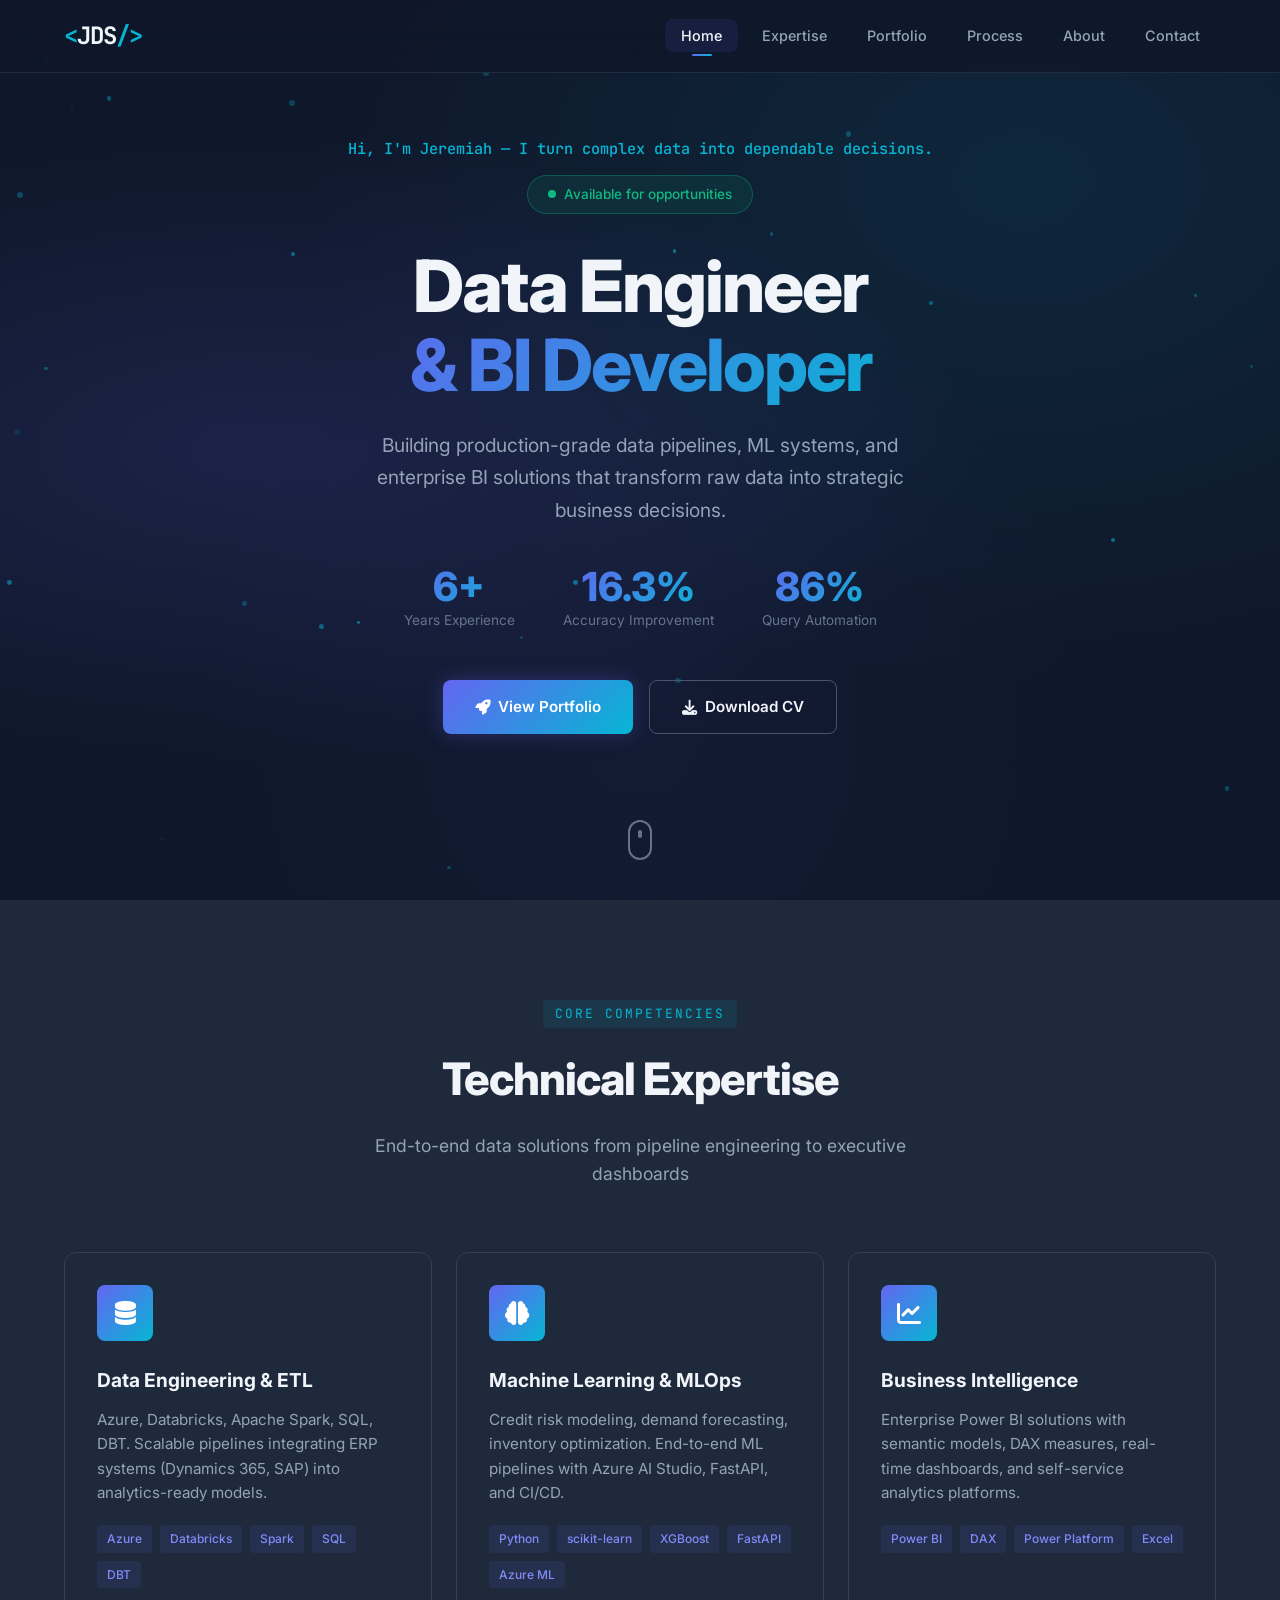
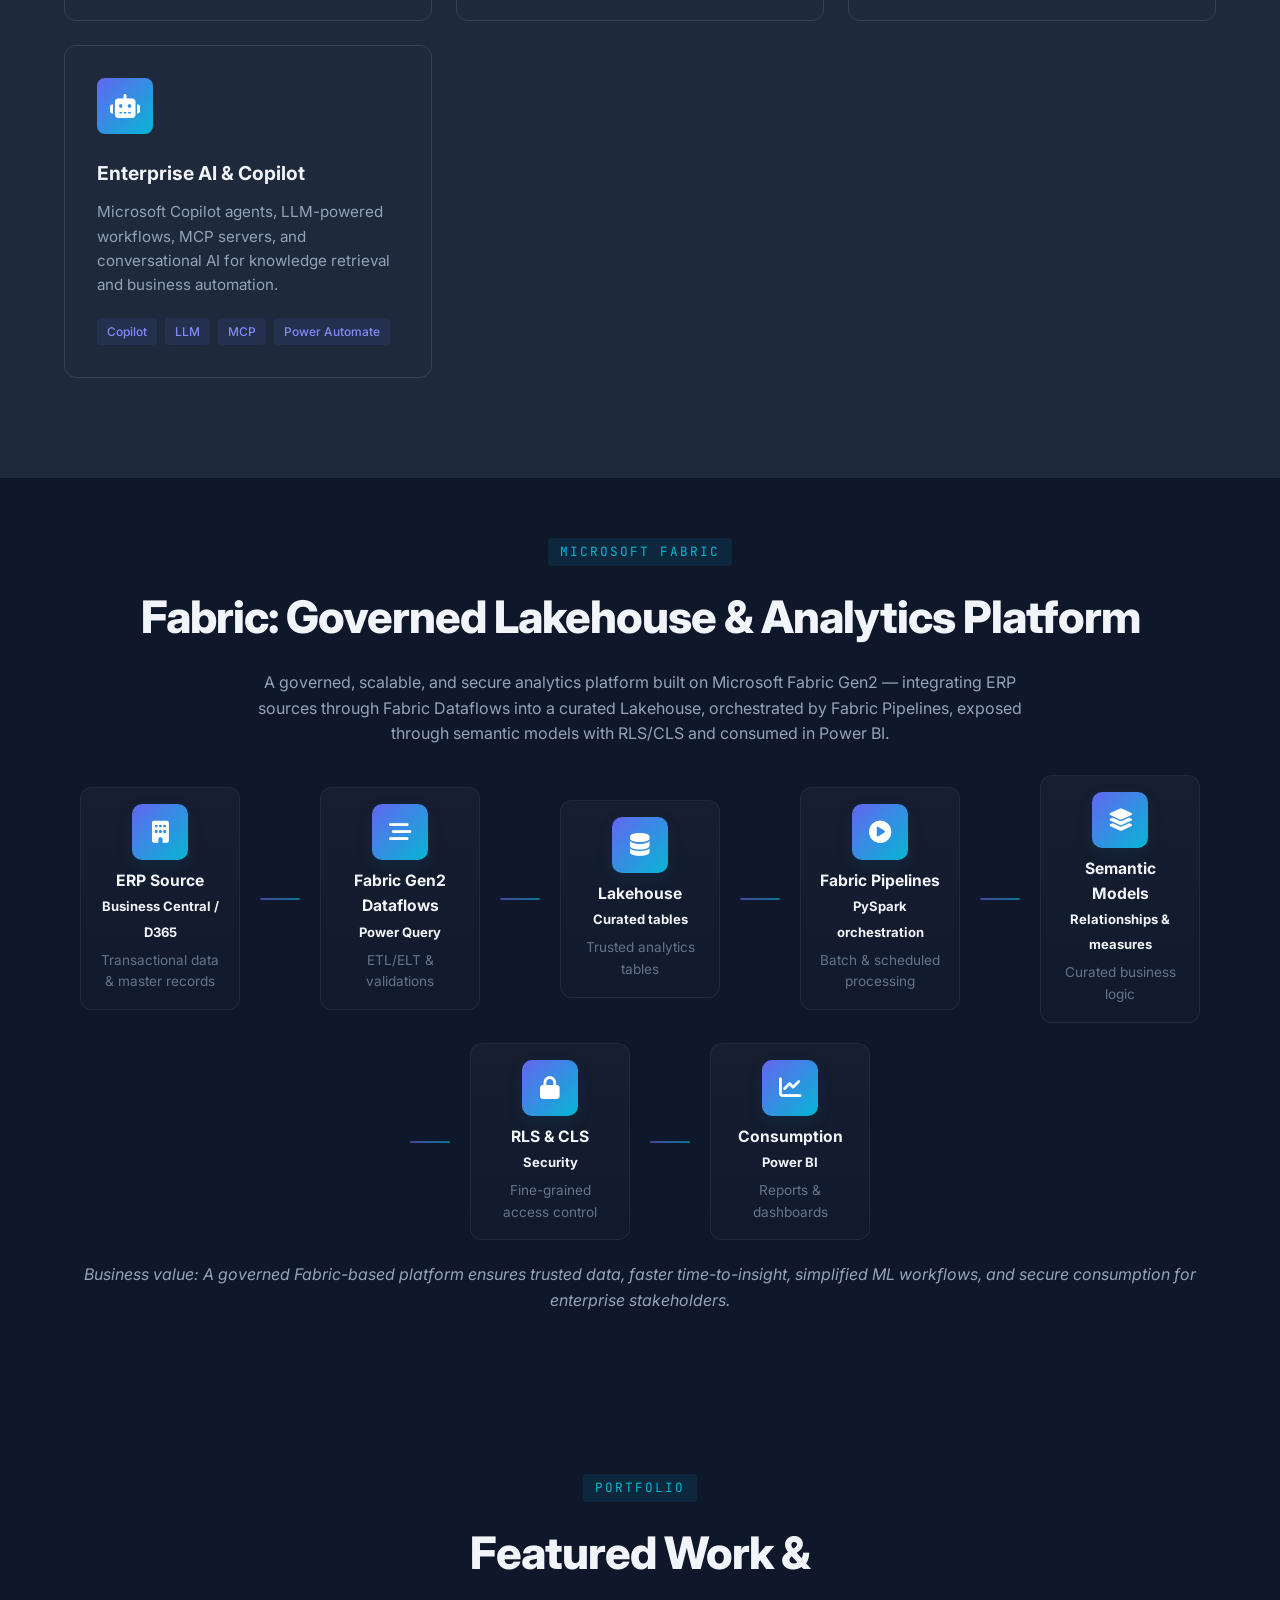
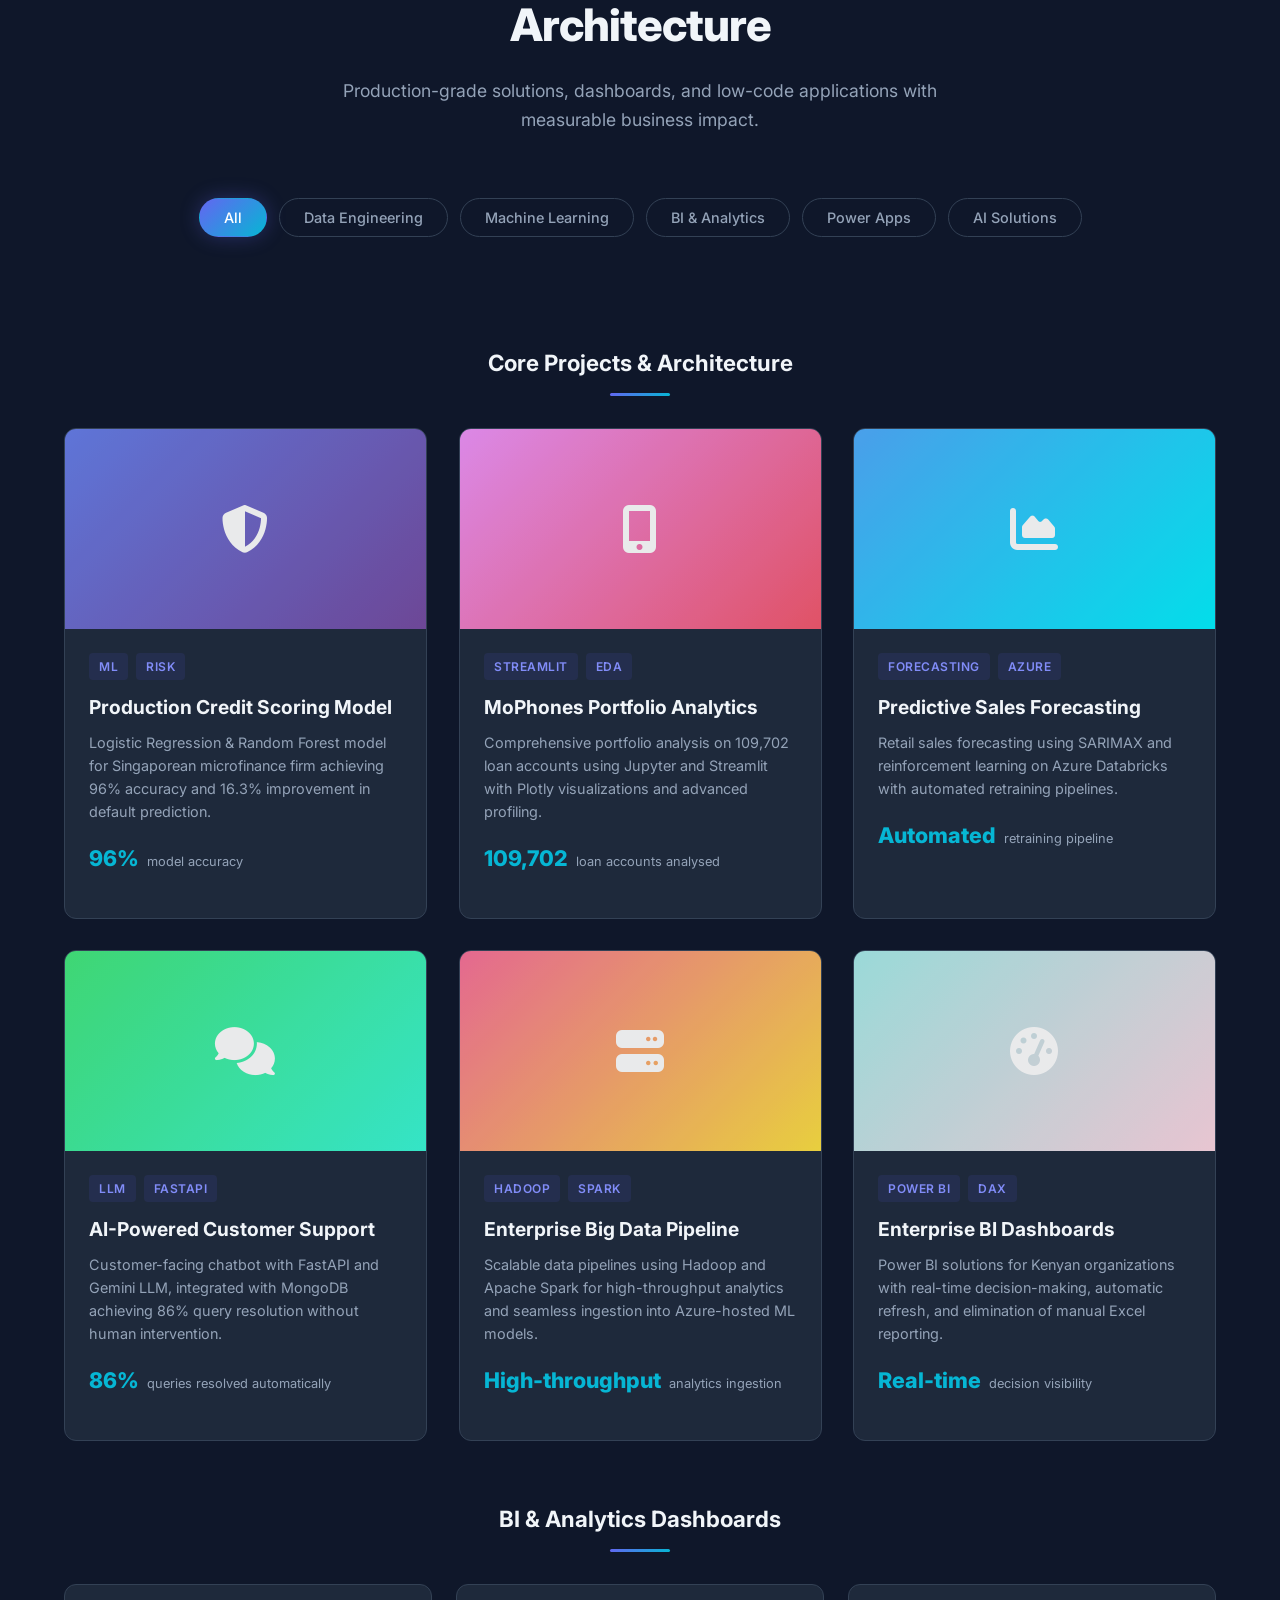
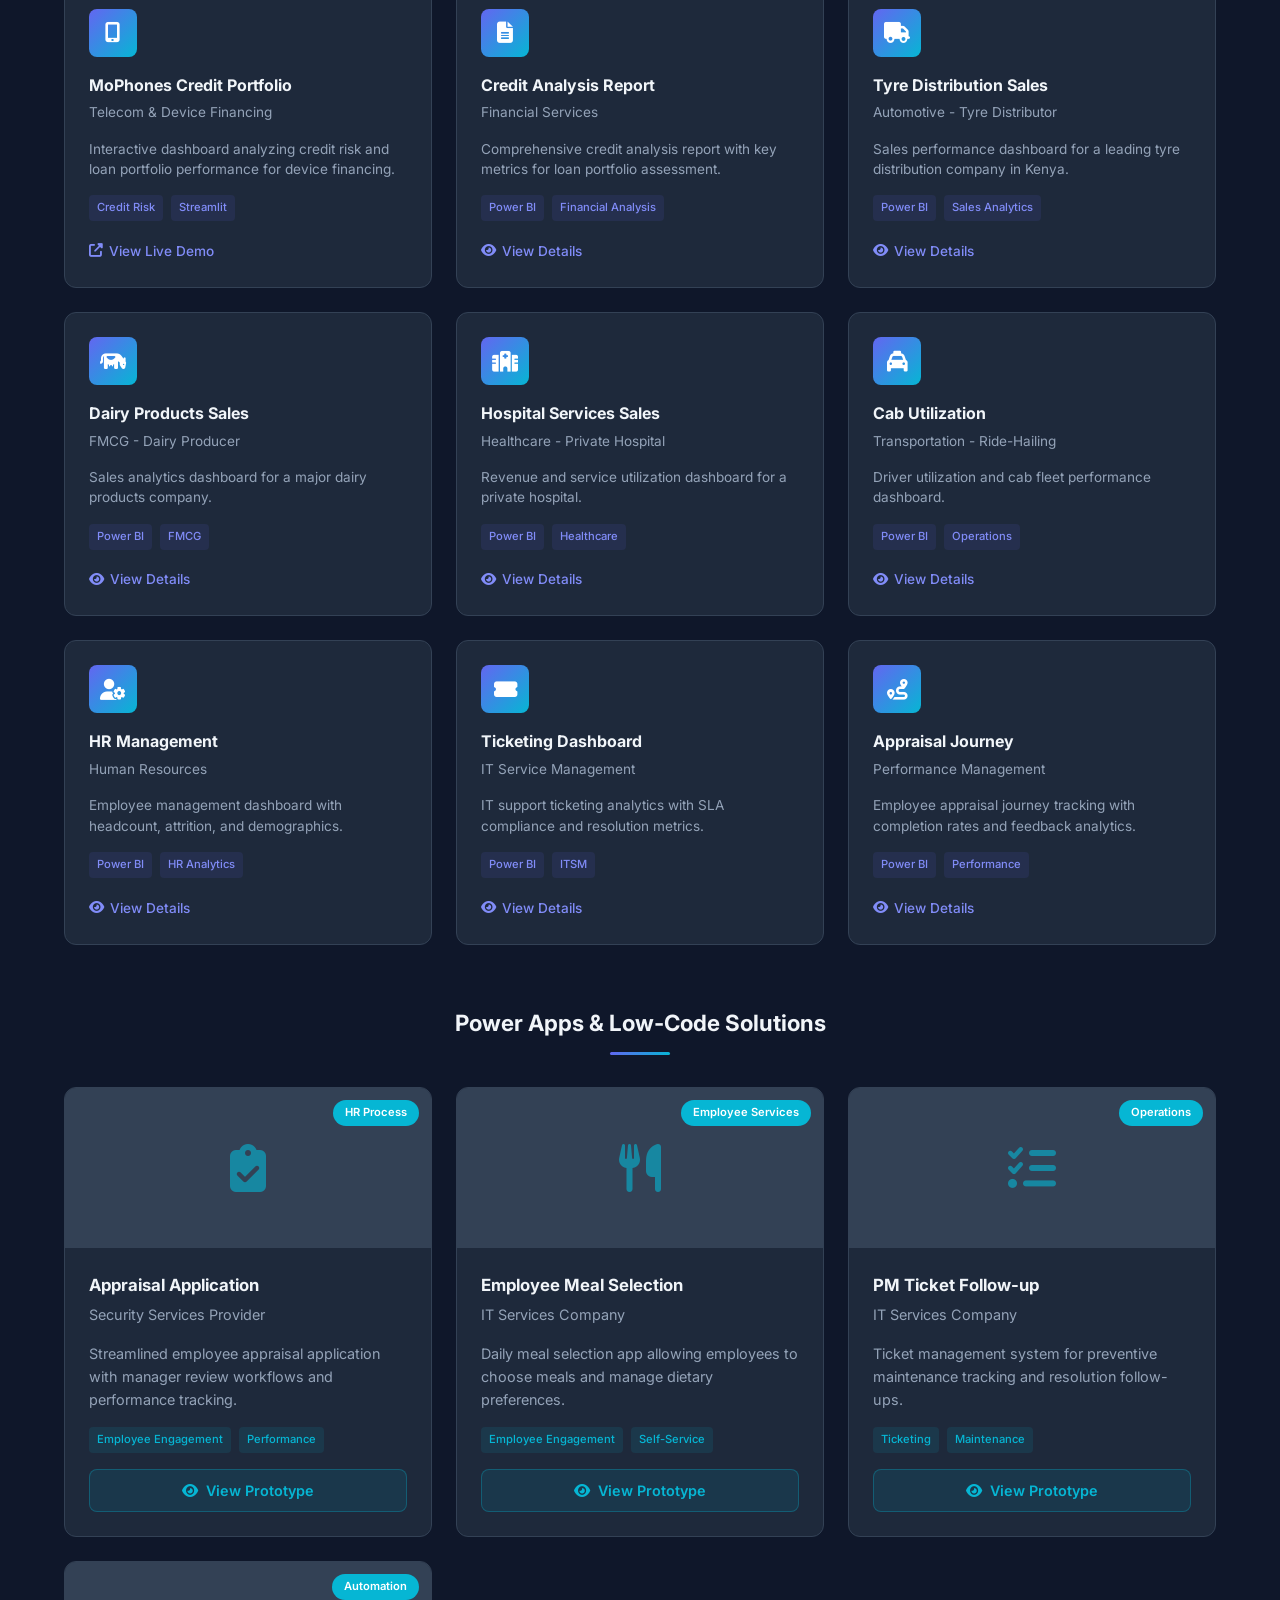
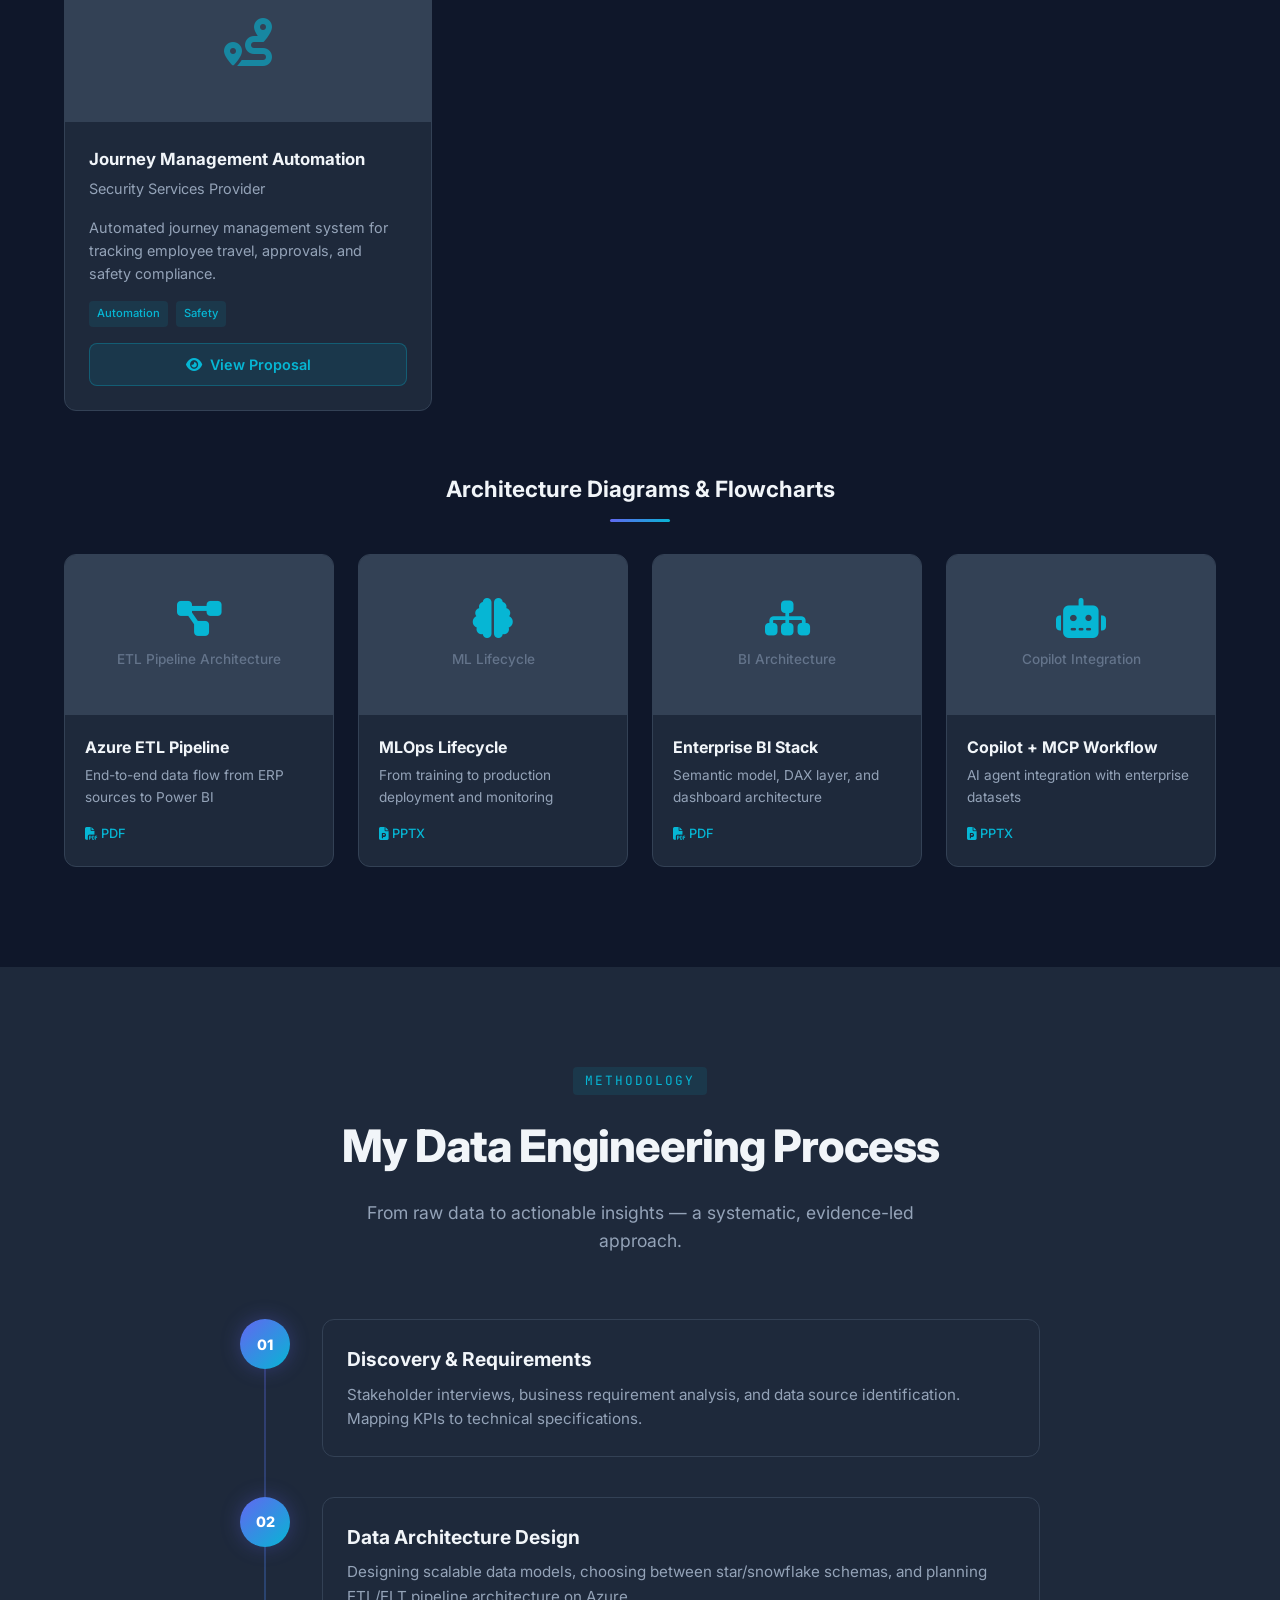
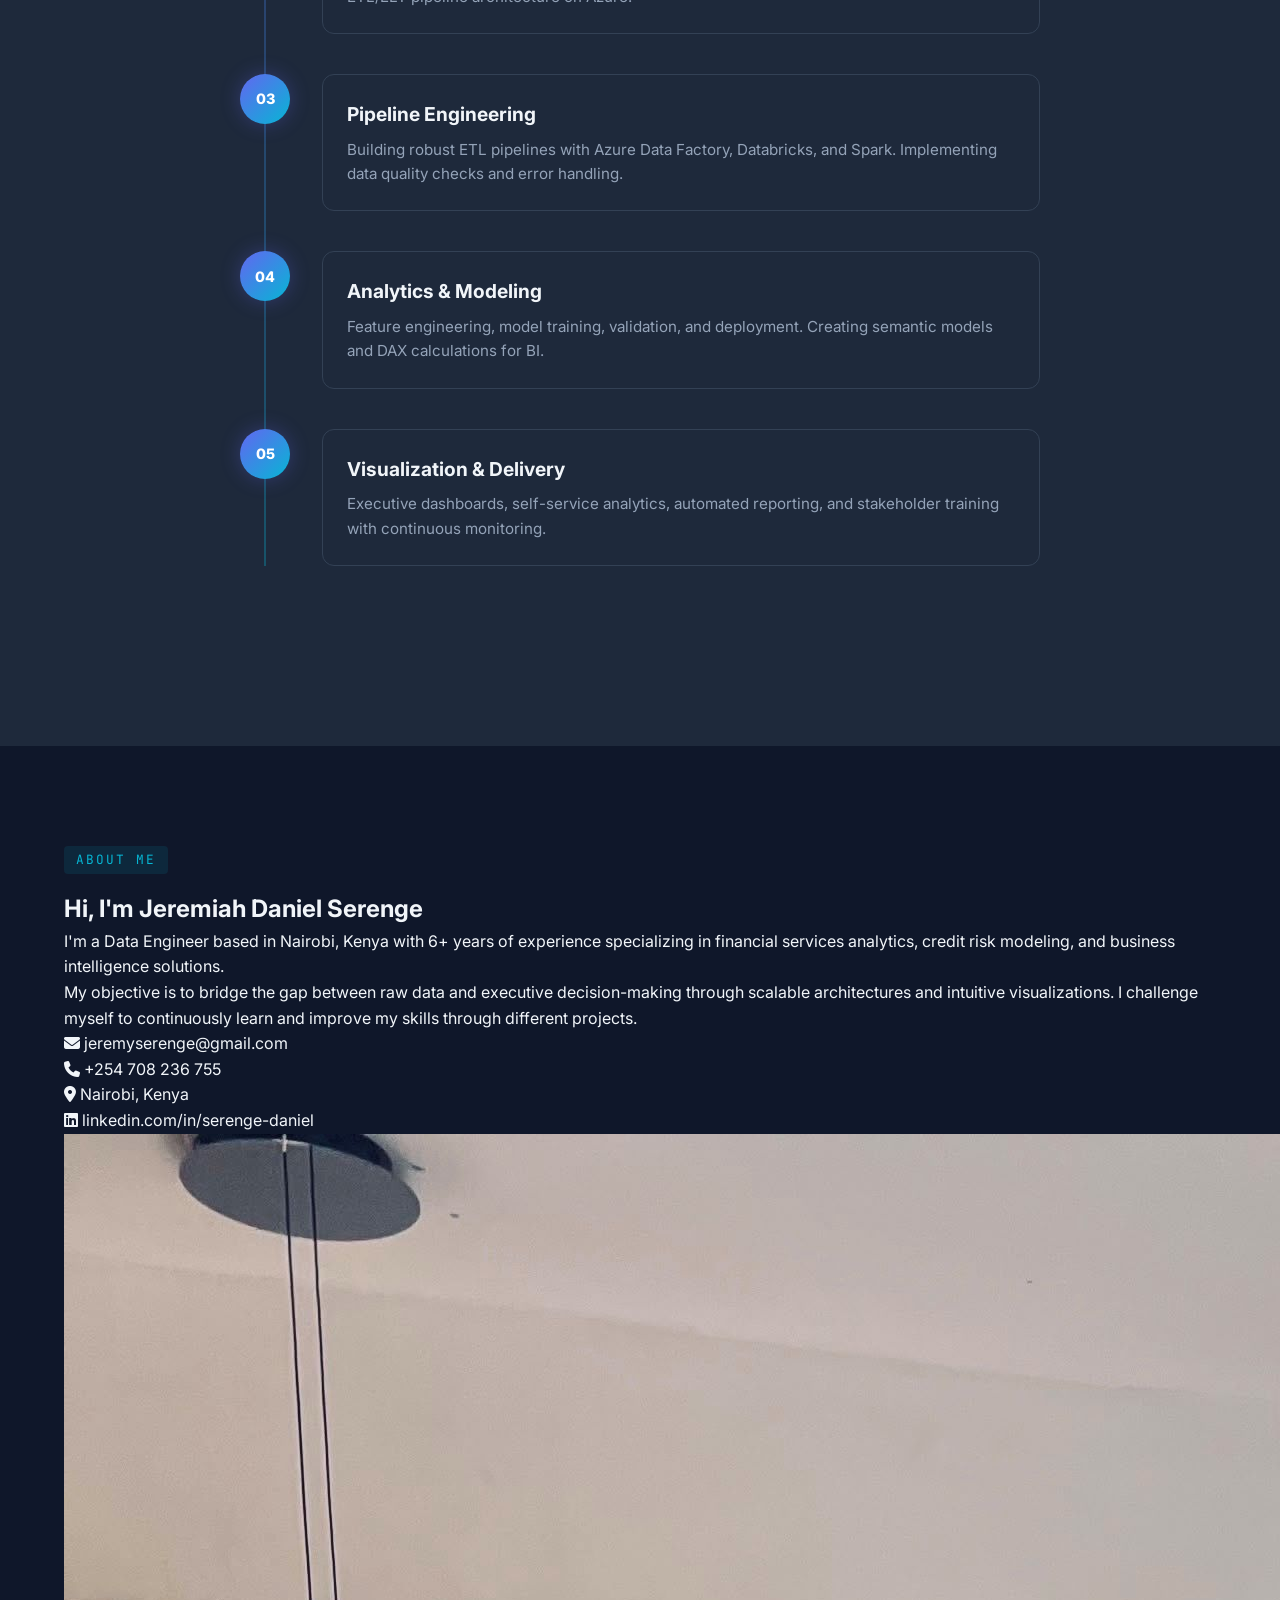
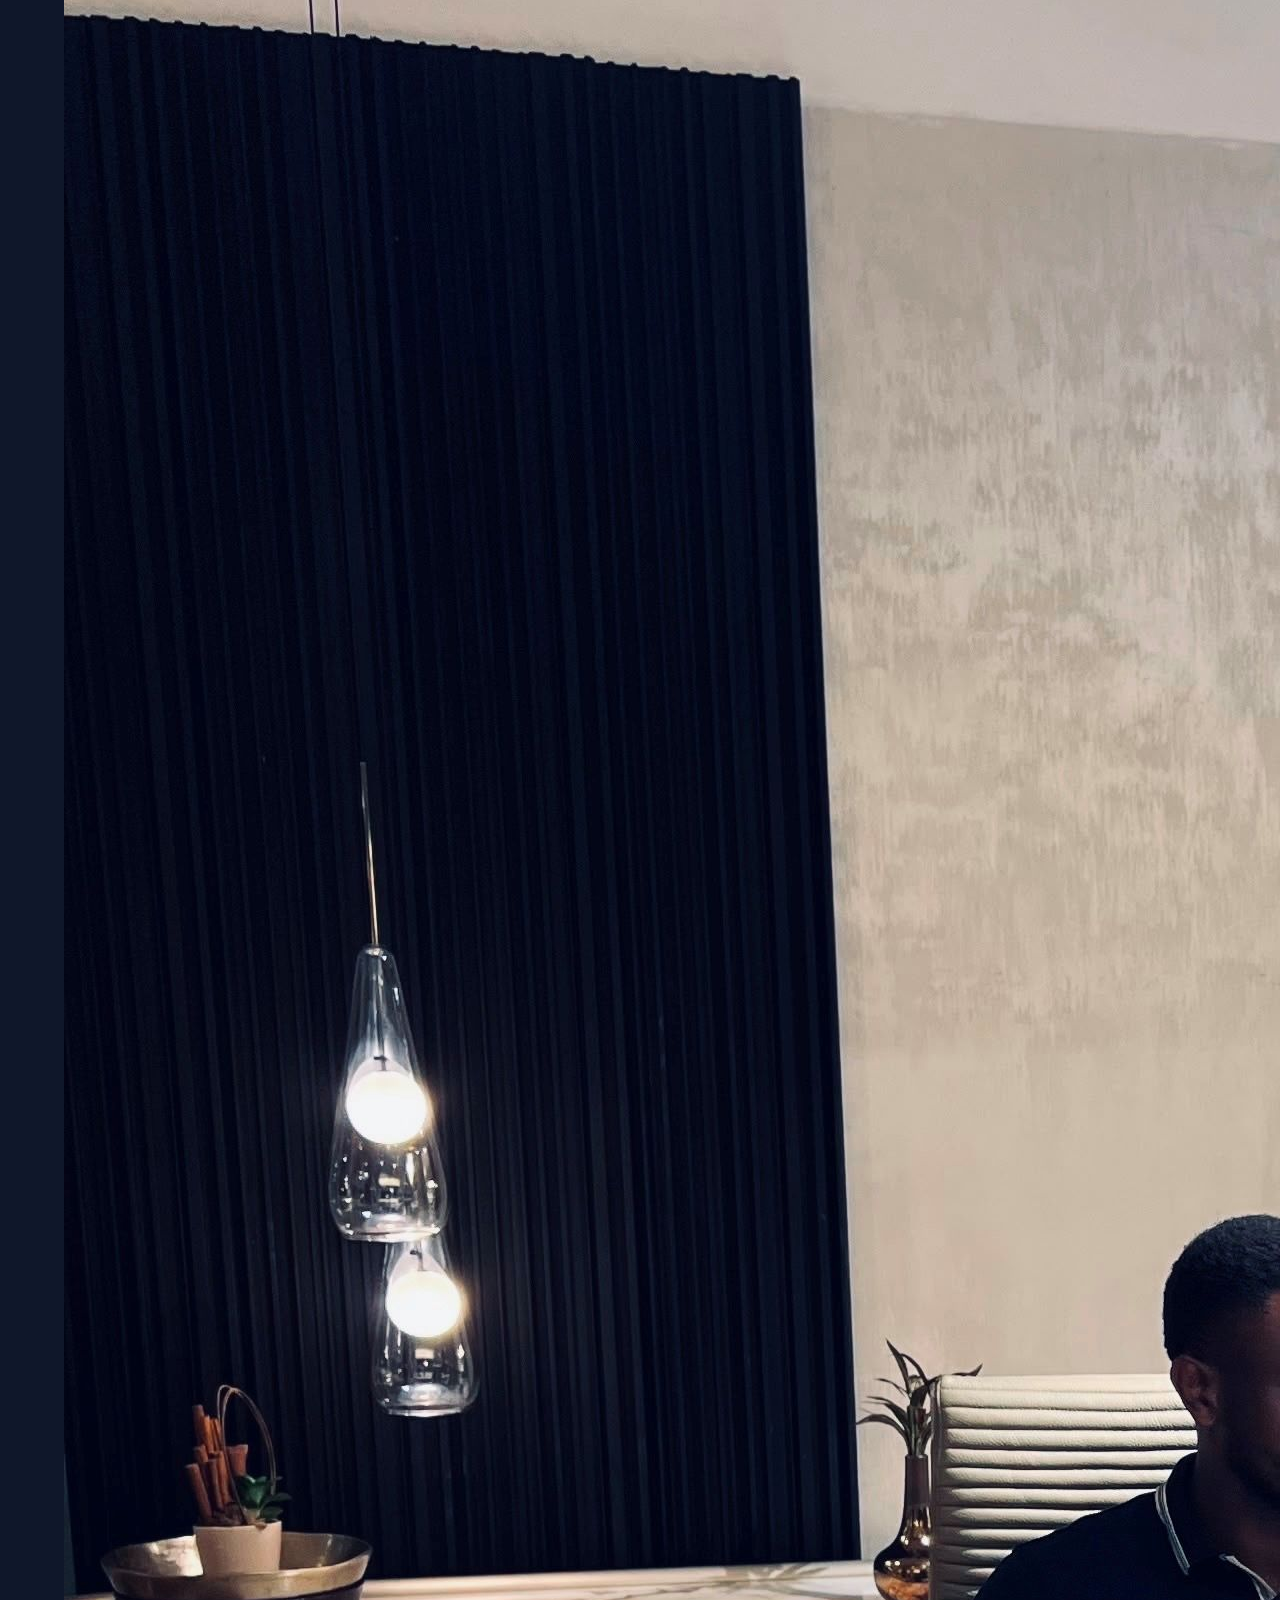
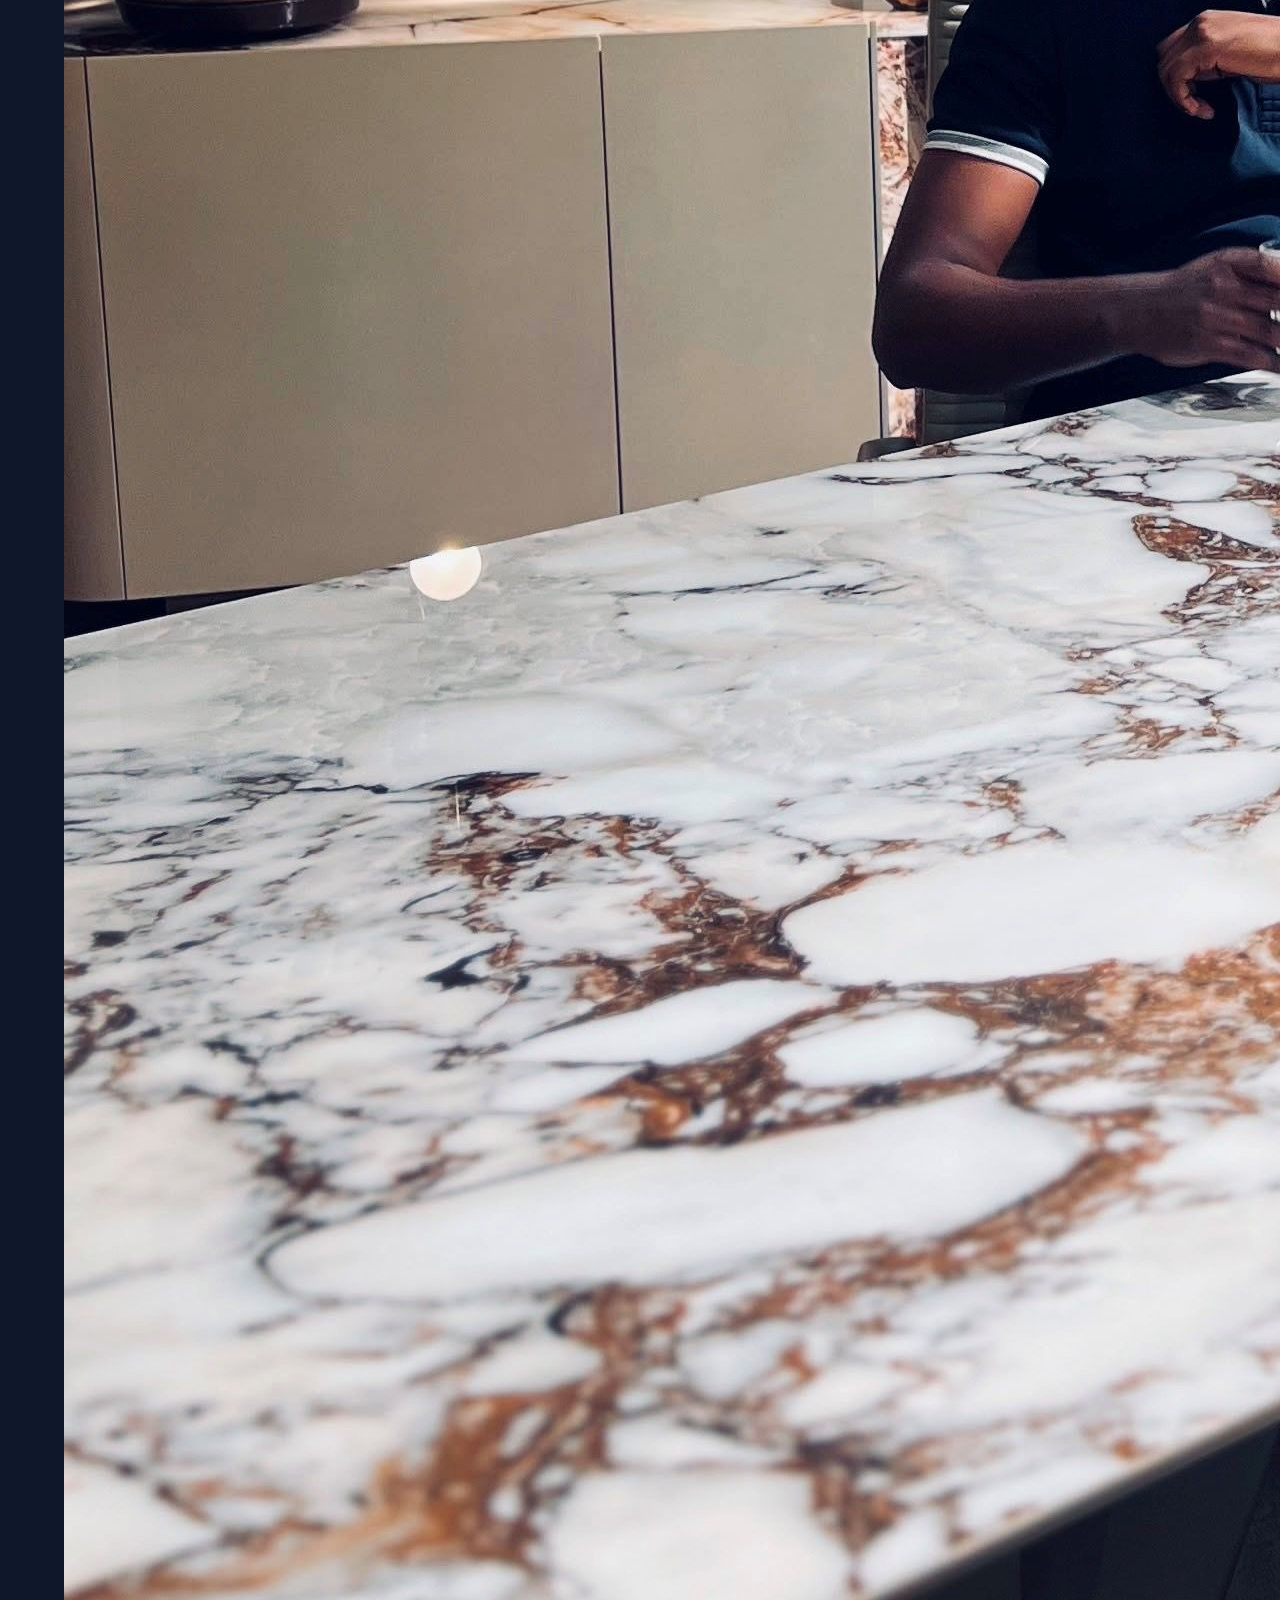
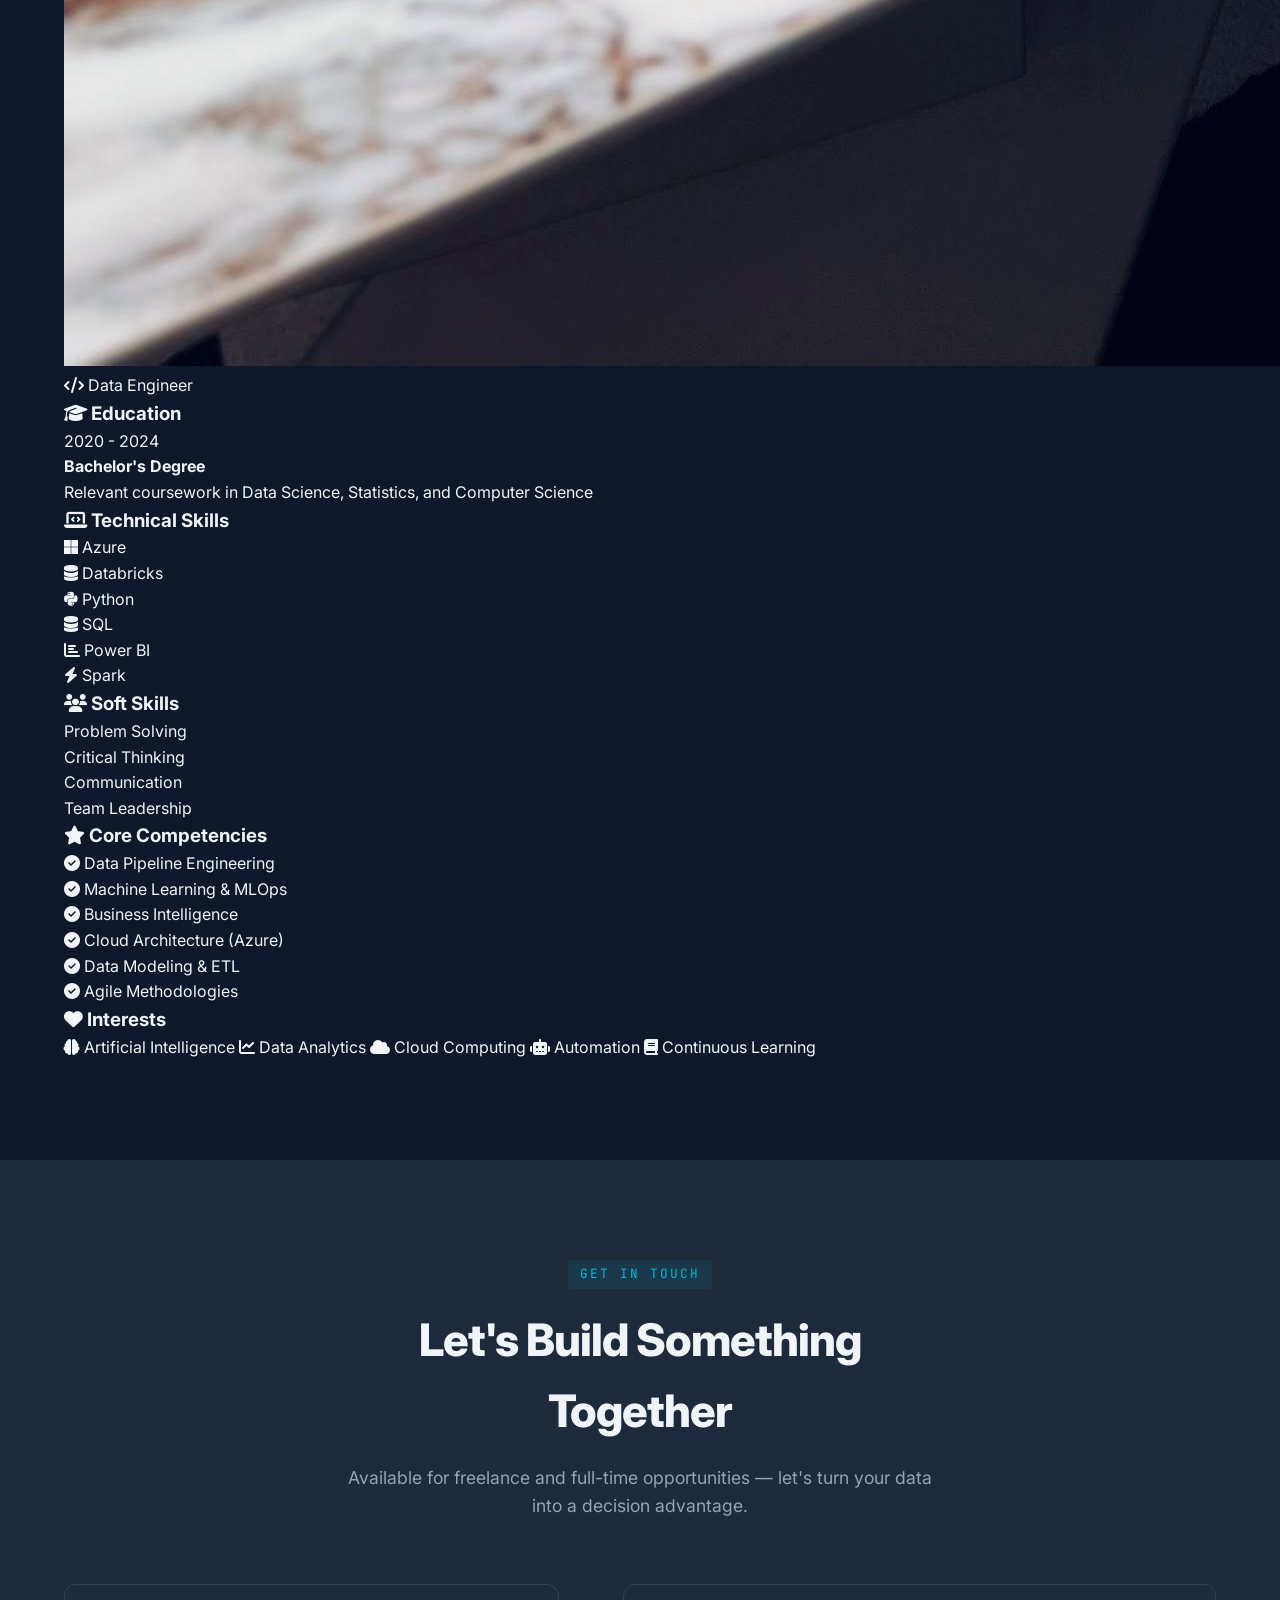
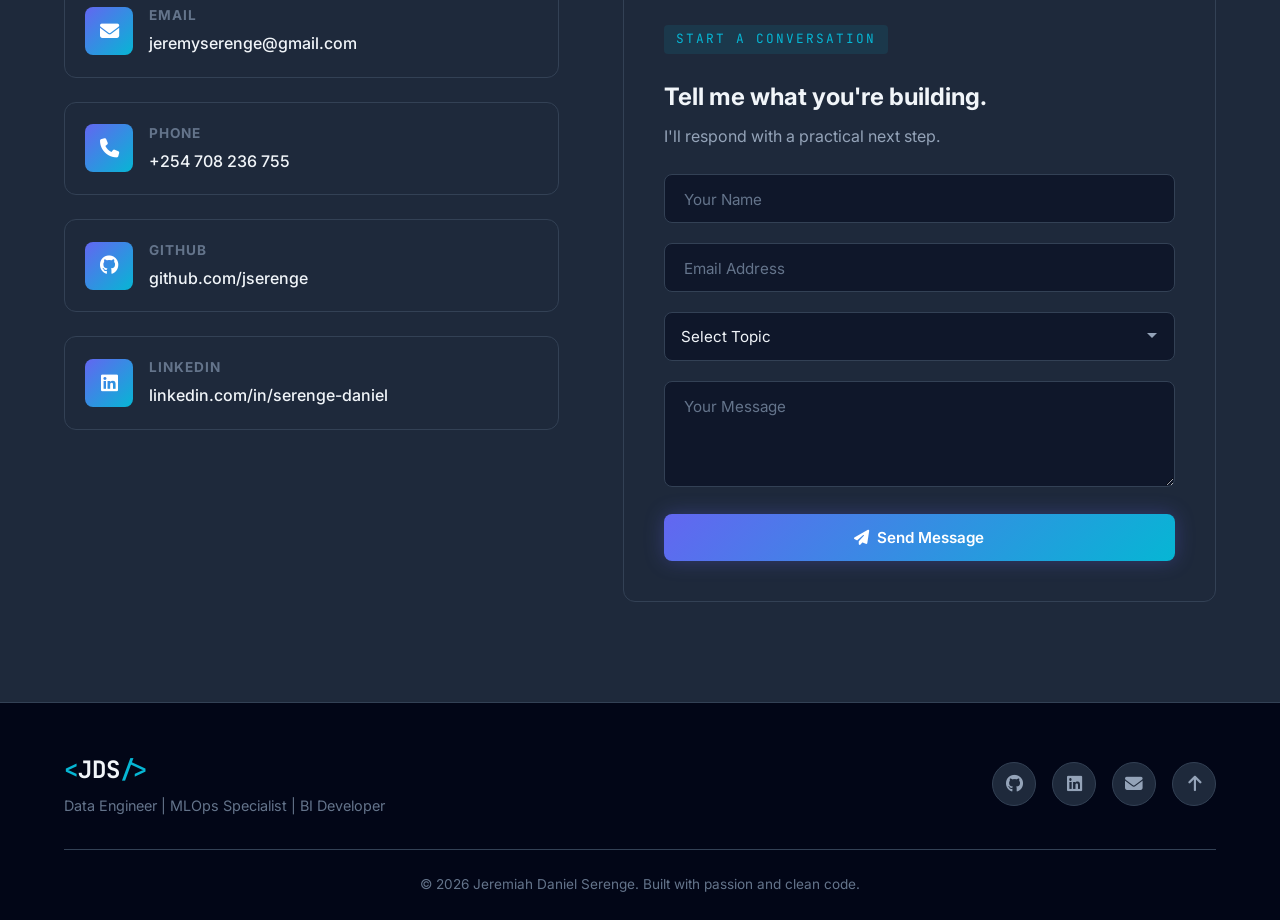
==== commit 3b4de064: "Update index.html" ====
--- a/index.html
+++ b/index.html
@@ -567,105 +567,148 @@
     </section>
 
     <!-- About Section (Now includes Certifications) -->
-    <section id="about" class="about">
-        <div class="container">
-            <div class="about-grid">
-                <div class="about-content">
+    <!-- About Section -->
+<section id="about" class="about">
+    <div class="container">
+        <!-- Main About Card -->
+        <div class="about-card">
+            <div class="about-card-header">
+                <div class="about-card-content">
                     <span class="section-tag">About Me</span>
-                    <h2>Turning Complex Data Into<br><span class="accent">Business Value</span></h2>
-                    <p>
-                        I'm a Data Engineer with 6+ years specializing in financial services analytics, credit risk modeling, 
-                        and business intelligence solutions. I bridge the gap between raw data and executive decision-making 
-                        through scalable architectures and intuitive visualizations.
+                    <h2>Hi, I'm <span class="accent">Jeremiah Daniel Serenge</span></h2>
+                    <p class="about-intro">
+                        I'm a Data Engineer based in Nairobi, Kenya with 6+ years of experience specializing in 
+                        financial services analytics, credit risk modeling, and business intelligence solutions.
                     </p>
                     <p>
-                        Currently at Dataposit Africa, I design ETL pipelines integrating ERP platforms into analytics-ready 
-                        models, build ML systems on Azure Databricks, and develop enterprise Power BI solutions that save 
-                        20+ hours weekly in manual reporting.
+                        My objective is to bridge the gap between raw data and executive decision-making through 
+                        scalable architectures and intuitive visualizations. I challenge myself to continuously 
+                        learn and improve my skills through different projects.
                     </p>
-                    <div class="about-highlights">
-                        <div class="highlight"><i class="fas fa-check-circle"></i><span>Azure & Databricks Certified</span></div>
-                        <div class="highlight"><i class="fas fa-check-circle"></i><span>Power BI Data Analyst (PwC)</span></div>
-                        <div class="highlight"><i class="fas fa-check-circle"></i><span>Machine Learning with Python (IBM)</span></div>
-                    </div>
-                </div>
-                <div class="about-visual">
-                    <div class="about-photo">
-                        <img src="assets/images/jnew.jpg" alt="Jeremiah Daniel Serenge - Data Engineer & Analytics Professional" loading="lazy">
-                        <p class="photo-caption"><i class="fas fa-map-marker-alt"></i> Nairobi, Kenya</p>
-                    </div>
-                    <div class="code-window" style="margin-top: 32px;">
-                        <div class="window-header">
-                            <div class="window-dot red"></div><div class="window-dot yellow"></div><div class="window-dot green"></div>
-                            <span class="window-title">pipeline.py</span>
-                        </div>
-                        <div class="window-body">
-                            <pre><code><span class="code-keyword">from</span> azure.identity <span class="code-keyword">import</span> DefaultAzureCredential
-<span class="code-keyword">from</span> azure.ai.ml <span class="code-keyword">import</span> MLClient
-
-<span class="code-comment"># Build production ETL pipeline</span>
-<span class="code-keyword">def</span> <span class="code-function">extract_transform_load</span>(source, target):
-    df = spark.read.format(<span class="code-string">"delta"</span>).load(source)
-    df_clean = df.filter(df.quality == <span class="code-string">"valid"</span>)
-    df_clean.write.mode(<span class="code-string">"overwrite"</span>).saveAsTable(target)
-    <span class="code-keyword">return</span> <span class="code-string">"Pipeline executed"</span></code></pre>
-                        </div>
-                    </div
-</div>
-            </div>
-
-            <!-- Integrated Certifications Grid -->
-            <div style="margin-top: 80px;">
-                <div class="section-header">
-                    <span class="section-tag">Credentials</span>
-                    <h2 class="section-title">Licenses & Certifications</h2>
-                </div>
-                <div class="certifications-grid">
-                    <div class="certification-card">
-                        <div class="cert-issuer"><div class="cert-logo">MS</div><div class="cert-issuer-info"><h4>Microsoft</h4><span>Issued Jun 2026</span></div></div>
-                        <h3>AI Skills Fest 2026</h3>
-                        <div class="cert-date"><i class="fas fa-calendar-check"></i> June 2026</div>
-                        <a href="#" class="cert-link" target="_blank" rel="noopener"><i class="fas fa-external-link-alt"></i> Show credential</a>
-                    </div>
-                    <div class="certification-card">
-                        <div class="cert-issuer"><div class="cert-logo">UP</div><div class="cert-issuer-info"><h4>University of Pennsylvania</h4><span>Issued Jun 2026</span></div></div>
-                        <h3>Fundamentals of Quantitative Modeling</h3>
-                        <div class="cert-date"><i class="fas fa-calendar-check"></i> June 2026</div>
-                        <p class="cert-id">Credential ID: 3GWSTHP5S7ZC</p>
-                        <a href="#" class="cert-link" target="_blank" rel="noopener"><i class="fas fa-external-link-alt"></i> Show credential</a>
-                    </div>
-                    <div class="certification-card">
-                        <div class="cert-issuer"><div class="cert-logo">IBM</div><div class="cert-issuer-info"><h4>IBM</h4><span>Issued May 2025</span></div></div>
-                        <h3>Tools for Data Science</h3>
-                        <div class="cert-date"><i class="fas fa-calendar-check"></i> May 2025</div>
-                        <p class="cert-id">Credential ID: 6BA8XYDHR7JS</p>
-                        <a href="#" class="cert-link" target="_blank" rel="noopener"><i class="fas fa-external-link-alt"></i> Show credential</a>
-                    </div>
-                    <div class="certification-card">
-                        <div class="cert-issuer"><div class="cert-logo">IBM</div><div class="cert-issuer-info"><h4>IBM</h4><span>Issued Jan 2023</span></div></div>
-                        <h3>Machine Learning with Python</h3>
-                        <div class="cert-date"><i class="fas fa-calendar-check"></i> January 2023</div>
-                        <p class="cert-id">Credential ID: E6L8ZU8C8T93</p>
-                        <a href="#" class="cert-link" target="_blank" rel="noopener"><i class="fas fa-external-link-alt"></i> Show credential</a>
-                    </div>
-                    <div class="certification-card">
-                        <div class="cert-issuer"><div class="cert-logo">IBM</div><div class="cert-issuer-info"><h4>IBM</h4><span>Issued May 2025</span></div></div>
-                        <h3>What is Data Science?</h3>
-                        <div class="cert-date"><i class="fas fa-calendar-check"></i> May 2025</div>
-                        <p class="cert-id">Credential ID: 6CR2Q37Y9DIE</p>
-                        <a href="#" class="cert-link" target="_blank" rel="noopener"><i class="fas fa-external-link-alt"></i> Show credential</a>
-                    </div>
-                    <div class="certification-card">
-                        <div class="cert-issuer"><div class="cert-logo">PwC</div><div class="cert-issuer-info"><h4>Forage</h4><span>Issued Jan 2025</span></div></div>
-                        <h3>PwC Switzerland - Power BI Job Simulation</h3>
-                        <div class="cert-date"><i class="fas fa-calendar-check"></i> January 2025</div>
-                        <p class="cert-id">Credential ID: 6zkmHcKEXqpoNQiB4</p>
-                        <a href="#" class="cert-link" target="_blank" rel="noopener"><i class="fas fa-external-link-alt"></i> Show credential</a>
-                    </div>
-                </div>
-            </div>
-        </div>
-    </section>
+                    
+                    <!-- Contact Info -->
+                    <div class="contact-grid-compact">
+                        <div class="contact-item-compact">
+                            <i class="fas fa-envelope"></i>
+                            <span>jeremyserenge@gmail.com</span>
+                        </div>
+                        <div class="contact-item-compact">
+                            <i class="fas fa-phone"></i>
+                            <span>+254 708 236 755</span>
+                        </div>
+                        <div class="contact-item-compact">
+                            <i class="fas fa-map-marker-alt"></i>
+                            <span>Nairobi, Kenya</span>
+                        </div>
+                        <div class="contact-item-compact">
+                            <i class="fab fa-linkedin"></i>
+                            <span>linkedin.com/in/serenge-daniel</span>
+                        </div>
+                    </div>
+                </div>
+                
+                <div class="about-photo-modern">
+                    <img src="assets/images/jnew.jpg" alt="Jeremiah Daniel Serenge">
+                    <div class="photo-badge">
+                        <i class="fas fa-code"></i> Data Engineer
+                    </div>
+                </div>
+            </div>
+            
+            <!-- Skills & Education Grid -->
+            <div class="about-details-grid">
+                <!-- Education -->
+                <div class="about-detail-card">
+                    <h3><i class="fas fa-graduation-cap"></i> Education</h3>
+                    <div class="education-item">
+                        <span class="edu-year">2020 - 2024</span>
+                        <h4>Bachelor's Degree</h4>
+                        <p>Relevant coursework in Data Science, Statistics, and Computer Science</p>
+                    </div>
+                </div>
+                
+                <!-- Technical Skills -->
+                <div class="about-detail-card">
+                    <h3><i class="fas fa-laptop-code"></i> Technical Skills</h3>
+                    <div class="tech-skills-grid">
+                        <div class="skill-badge azure"><i class="fab fa-microsoft"></i> Azure</div>
+                        <div class="skill-badge databricks"><i class="fas fa-database"></i> Databricks</div>
+                        <div class="skill-badge python"><i class="fab fa-python"></i> Python</div>
+                        <div class="skill-badge sql"><i class="fas fa-database"></i> SQL</div>
+                        <div class="skill-badge powerbi"><i class="fas fa-chart-bar"></i> Power BI</div>
+                        <div class="skill-badge spark"><i class="fas fa-bolt"></i> Spark</div>
+                    </div>
+                </div>
+                
+                <!-- Soft Skills -->
+                <div class="about-detail-card">
+                    <h3><i class="fas fa-users"></i> Soft Skills</h3>
+                    <div class="soft-skills-list">
+                        <div class="soft-skill-item">
+                            <span>Problem Solving</span>
+                            <div class="skill-bar"><div class="skill-progress" style="width: 95%"></div></div>
+                        </div>
+                        <div class="soft-skill-item">
+                            <span>Critical Thinking</span>
+                            <div class="skill-bar"><div class="skill-progress" style="width: 90%"></div></div>
+                        </div>
+                        <div class="soft-skill-item">
+                            <span>Communication</span>
+                            <div class="skill-bar"><div class="skill-progress" style="width: 88%"></div></div>
+                        </div>
+                        <div class="soft-skill-item">
+                            <span>Team Leadership</span>
+                            <div class="skill-bar"><div class="skill-progress" style="width: 85%"></div></div>
+                        </div>
+                    </div>
+                </div>
+                
+                <!-- Core Competencies -->
+                <div class="about-detail-card">
+                    <h3><i class="fas fa-star"></i> Core Competencies</h3>
+                    <div class="competencies-list">
+                        <div class="competency-item">
+                            <i class="fas fa-check-circle"></i>
+                            <span>Data Pipeline Engineering</span>
+                        </div>
+                        <div class="competency-item">
+                            <i class="fas fa-check-circle"></i>
+                            <span>Machine Learning & MLOps</span>
+                        </div>
+                        <div class="competency-item">
+                            <i class="fas fa-check-circle"></i>
+                            <span>Business Intelligence</span>
+                        </div>
+                        <div class="competency-item">
+                            <i class="fas fa-check-circle"></i>
+                            <span>Cloud Architecture (Azure)</span>
+                        </div>
+                        <div class="competency-item">
+                            <i class="fas fa-check-circle"></i>
+                            <span>Data Modeling & ETL</span>
+                        </div>
+                        <div class="competency-item">
+                            <i class="fas fa-check-circle"></i>
+                            <span>Agile Methodologies</span>
+                        </div>
+                    </div>
+                </div>
+            </div>
+            
+            <!-- Interests -->
+            <div class="about-interests">
+                <h3><i class="fas fa-heart"></i> Interests</h3>
+                <div class="interests-tags">
+                    <span class="interest-tag"><i class="fas fa-brain"></i> Artificial Intelligence</span>
+                    <span class="interest-tag"><i class="fas fa-chart-line"></i> Data Analytics</span>
+                    <span class="interest-tag"><i class="fas fa-cloud"></i> Cloud Computing</span>
+                    <span class="interest-tag"><i class="fas fa-robot"></i> Automation</span>
+                    <span class="interest-tag"><i class="fas fa-book"></i> Continuous Learning</span>
+                </div>
+            </div>
+        </div>
+    </div>
+</section>
 
     <!-- Contact Section -->
     <section id="contact" class="contact">
--- a/css/style.css
+++ b/css/style.css
@@ -1,6 +1,7 @@
 /* ============================================
    Jeremiah Daniel Serenge - Portfolio CSS
    Modern, dark-themed data engineering portfolio
+   Refactored for unified structure and optimal UX
    ============================================ */
 
 :root {
@@ -212,6 +213,12 @@
     to { opacity: 1; transform: translateY(0); }
 }
 
+.hero-intro { 
+    color: var(--accent); 
+    font: 500 0.95rem 'JetBrains Mono', monospace; 
+    margin-bottom: 16px; 
+}
+
 .hero-badge {
     display: inline-flex;
     align-items: center;
@@ -302,7 +309,6 @@
     flex-wrap: wrap;
 }
 
-/* Buttons */
 .btn {
     display: inline-flex;
     align-items: center;
@@ -510,10 +516,67 @@
 }
 
 /* ============================================
-   PROJECTS SECTION
+   FABRIC SECTION
    ============================================ */
-.projects {
+.fabric {
+    background: linear-gradient(180deg, rgba(15,23,42,0.95), rgba(15,23,42,0.95));
+    padding-top: 60px;
+    padding-bottom: 60px;
+}
+.fabric-header { text-align: center; margin-bottom: 28px; }
+.fabric-desc { color: var(--text-secondary); max-width:800px; margin: 0 auto 28px; }
+.fabric-diagram {
+    display:flex; flex-wrap:wrap; gap:20px; align-items:center; justify-content:center;
+    --node-size: 160px;
+}
+.fabric-node {
+    width: var(--node-size); min-width: 140px;
+    background: linear-gradient(180deg, rgba(255,255,255,0.03), rgba(255,255,255,0.01));
+    border: 1px solid rgba(71,85,105,0.25);
+    padding: 16px; border-radius: 12px; text-align:center; color: var(--text-primary);
+    position: relative; transition: transform 220ms ease, box-shadow 220ms ease; cursor: pointer;
+}
+.fabric-node:focus { outline: 2px solid rgba(99,102,241,0.25); outline-offset: 4px; }
+.fabric-node .node-icon {
+    width:56px; height:56px; margin: 0 auto 8px; border-radius:10px; display:flex; align-items:center; justify-content:center; font-size:1.4rem; color:white;
+    background: linear-gradient(135deg, #6366f1 0%, #06b6d4 100%); box-shadow: 0 6px 18px rgba(6,182,212,0.08);
+}
+.fabric-node h4 { font-size: 0.98rem; margin: 8px 0 6px; }
+.fabric-node p { color: var(--text-muted); font-size: 0.85rem; margin:0; }
+.fabric-diagram .connector {
+    width: 40px; height: 2px; background: linear-gradient(90deg, rgba(99,102,241,0.6), rgba(6,182,212,0.6)); align-self:center; border-radius:4px;
+}
+.fabric-node .tooltip {
+    display:none; position:absolute; left:50%; transform:translateX(-50%); bottom:calc(100% + 12px); width:260px; background:var(--bg-card); border:1px solid var(--border); padding:12px; border-radius:8px; color:var(--text-secondary); font-size:0.85rem; box-shadow:var(--shadow-lg); z-index:50;
+}
+.fabric-node .tooltip::after { content:''; position:absolute; left:50%; transform:translateX(-50%); top:100%; width:0; height:0; border-left:8px solid transparent; border-right:8px solid transparent; border-top:8px solid var(--bg-card); }
+.fabric-node:hover .tooltip, .fabric-node:focus .tooltip { display:block; }
+
+/* ============================================
+   UNIFIED PORTFOLIO SECTION
+   ============================================ */
+#portfolio {
     background: var(--bg-primary);
+}
+
+.subsection-title {
+    text-align: center; 
+    font-size: 1.4rem; 
+    margin: 60px 0 32px; 
+    color: var(--text-primary); 
+    font-weight: 700;
+    position: relative; 
+    display: inline-block; 
+    width: 100%;
+}
+.subsection-title::after {
+    content: ''; 
+    display: block; 
+    width: 60px; 
+    height: 3px; 
+    background: var(--gradient-1); 
+    margin: 12px auto 0; 
+    border-radius: 2px;
 }
 
 .filter-bar {
@@ -545,6 +608,7 @@
     box-shadow: var(--shadow-glow);
 }
 
+/* Project Cards */
 .projects-grid {
     display: grid;
     grid-template-columns: repeat(auto-fill, minmax(350px, 1fr));
@@ -641,17 +705,6 @@
     transform: translateZ(14px);
 }
 
-@media (prefers-reduced-motion: reduce), (hover: none) {
-    .project-card {
-        transform: none !important;
-        transition: border-color 180ms ease, box-shadow 180ms ease;
-    }
-
-    .project-card::after {
-        display: none;
-    }
-}
-
 .project-tags {
     display: flex;
     gap: 8px;
@@ -682,88 +735,21 @@
     margin-bottom: 16px;
 }
 
-.project-links {
-    display: flex;
-    gap: 12px;
-    flex-wrap: wrap;
-}
-
-.link-btn {
-    display: inline-flex;
-    align-items: center;
-    gap: 6px;
-    padding: 8px 16px;
-    background: rgba(99, 102, 241, 0.1);
-    color: var(--primary-light);
-    border: 1px solid rgba(99, 102, 241, 0.3);
-    border-radius: var(--radius-sm);
-    text-decoration: none;
-    font-size: 0.85rem;
-    font-weight: 500;
-    cursor: pointer;
-    font-family: inherit;
-    transition: var(--transition);
-}
-
-.link-btn:hover {
-    background: var(--primary);
-    color: white;
-    border-color: var(--primary);
-}
-/* ============================================
-   BI DASHBOARDS SECTION
-   ============================================ */
-.bi-dashboards {
-    background: var(--bg-secondary);
-}
-
-.bi-tabs {
-    display: flex;
-    justify-content: center;
-    gap: 12px;
-    margin-bottom: 48px;
-    flex-wrap: wrap;
-}
-
-.tab-btn {
-    padding: 12px 24px;
-    background: var(--bg-card);
-    border: 1px solid var(--border);
-    color: var(--text-secondary);
-    border-radius: 50px;
-    cursor: pointer;
-    font-family: inherit;
-    font-size: 0.9rem;
-    font-weight: 500;
-    transition: var(--transition);
-}
-
-.tab-btn:hover,
-.tab-btn.active {
-    background: var(--gradient-1);
-    border-color: transparent;
-    color: white;
-    box-shadow: var(--shadow-glow);
-}
-
-.tab-btn i {
-    margin-right: 8px;
-}
-
-.dashboard-panel {
-    display: none;
-}
-
-.dashboard-panel.active {
-    display: block;
-    animation: fadeIn 0.4s ease;
-}
-
-@keyframes fadeIn {
-    from { opacity: 0; transform: translateY(20px); }
-    to { opacity: 1; transform: translateY(0); }
-}
-
+.project-metric { 
+    display: flex; 
+    align-items: baseline; 
+    gap: 8px; 
+    margin: 18px 0; 
+    color: var(--text-secondary); 
+    font-size: .8rem; 
+}
+.project-metric strong { 
+    color: var(--accent); 
+    font-size: 1.35rem; 
+    font-weight: 800; 
+}
+
+/* Dashboard Cards */
 .dashboard-grid {
     display: grid;
     grid-template-columns: repeat(auto-fill, minmax(280px, 1fr));
@@ -843,19 +829,18 @@
     color: var(--primary-light);
     text-decoration: none;
     font-weight: 500;
+    background: none;
+    border: none;
+    cursor: pointer;
+    font-family: inherit;
+    padding: 0;
 }
 
 .dashboard-link:hover {
     color: var(--accent);
 }
 
-/* ============================================
-   POWER APPS SECTION
-   ============================================ */
-.power-apps {
-    background: var(--bg-primary);
-}
-
+/* Power Apps Cards */
 .pp-grid {
     display: grid;
     grid-template-columns: repeat(auto-fill, minmax(300px, 1fr));
@@ -968,6 +953,75 @@
     color: white;
     border-color: var(--accent);
 }
+
+/* Flowchart Cards */
+.flowchart-grid {
+    display: grid;
+    grid-template-columns: repeat(auto-fill, minmax(260px, 1fr));
+    gap: 24px;
+}
+
+.flowchart-card {
+    background: var(--bg-card);
+    border: 1px solid var(--border);
+    border-radius: var(--radius);
+    overflow: hidden;
+    cursor: pointer;
+    transition: var(--transition);
+}
+
+.flowchart-card:hover {
+    transform: translateY(-4px);
+    border-color: var(--accent);
+    box-shadow: 0 0 20px rgba(6, 182, 212, 0.2);
+}
+
+.flowchart-preview {
+    height: 160px;
+    background: var(--bg-elevated);
+    display: flex;
+    align-items: center;
+    justify-content: center;
+}
+
+.diagram-placeholder {
+    text-align: center;
+    color: var(--text-muted);
+}
+
+.diagram-placeholder i {
+    font-size: 2.5rem;
+    margin-bottom: 8px;
+    display: block;
+    color: var(--accent);
+}
+
+.diagram-placeholder span {
+    font-size: 0.85rem;
+    font-weight: 500;
+}
+
+.flowchart-info {
+    padding: 20px;
+}
+
+.flowchart-info h4 {
+    font-size: 1rem;
+    margin-bottom: 4px;
+}
+
+.flowchart-info p {
+    font-size: 0.85rem;
+    color: var(--text-secondary);
+    margin-bottom: 12px;
+}
+
+.file-type {
+    font-size: 0.8rem;
+    color: var(--accent);
+    font-weight: 500;
+}
+
 /* ============================================
    PROCESS SECTION
    ============================================ */
@@ -1041,83 +1095,8 @@
     line-height: 1.6;
 }
 
-/* Flowcharts */
-.subsection-title {
-    text-align: center;
-    font-size: 1.5rem;
-    margin-bottom: 40px;
-    color: var(--text-primary);
-}
-
-.flowchart-grid {
-    display: grid;
-    grid-template-columns: repeat(auto-fill, minmax(260px, 1fr));
-    gap: 24px;
-}
-
-.flowchart-card {
-    background: var(--bg-card);
-    border: 1px solid var(--border);
-    border-radius: var(--radius);
-    overflow: hidden;
-    cursor: pointer;
-    transition: var(--transition);
-}
-
-.flowchart-card:hover {
-    transform: translateY(-4px);
-    border-color: var(--accent);
-    box-shadow: 0 0 20px rgba(6, 182, 212, 0.2);
-}
-
-.flowchart-preview {
-    height: 160px;
-    background: var(--bg-elevated);
-    display: flex;
-    align-items: center;
-    justify-content: center;
-}
-
-.diagram-placeholder {
-    text-align: center;
-    color: var(--text-muted);
-}
-
-.diagram-placeholder i {
-    font-size: 2.5rem;
-    margin-bottom: 8px;
-    display: block;
-    color: var(--accent);
-}
-
-.diagram-placeholder span {
-    font-size: 0.85rem;
-    font-weight: 500;
-}
-
-.flowchart-info {
-    padding: 20px;
-}
-
-.flowchart-info h4 {
-    font-size: 1rem;
-    margin-bottom: 4px;
-}
-
-.flowchart-info p {
-    font-size: 0.85rem;
-    color: var(--text-secondary);
-    margin-bottom: 12px;
-}
-
-.file-type {
-    font-size: 0.8rem;
-    color: var(--accent);
-    font-weight: 500;
-}
-
 /* ============================================
-   ABOUT SECTION
+   ABOUT & CERTIFICATIONS SECTION
    ============================================ */
 .about {
     background: var(--bg-primary);
@@ -1170,70 +1149,10 @@
     font-size: 1.1rem;
 }
 
-/* Code Window */
 .about-visual {
     position: relative;
 }
 
-.code-window {
-    background: var(--bg-secondary);
-    border: 1px solid var(--border);
-    border-radius: var(--radius);
-    overflow: hidden;
-    box-shadow: var(--shadow-lg);
-    transform: perspective(1000px) rotateY(-5deg) rotateX(5deg);
-    transition: var(--transition);
-}
-
-.code-window:hover {
-    transform: perspective(1000px) rotateY(0) rotateX(0);
-}
-
-.window-header {
-    background: var(--bg-elevated);
-    padding: 12px 16px;
-    display: flex;
-    align-items: center;
-    gap: 8px;
-    border-bottom: 1px solid var(--border);
-}
-
-.window-dot {
-    width: 12px;
-    height: 12px;
-    border-radius: 50%;
-}
-
-.window-dot.red { background: #ff5f57; }
-.window-dot.yellow { background: #febc2e; }
-.window-dot.green { background: #28c840; }
-
-.window-title {
-    margin-left: 8px;
-    font-size: 0.8rem;
-    color: var(--text-muted);
-    font-family: 'JetBrains Mono', monospace;
-}
-
-.window-body {
-    padding: 20px;
-    overflow-x: auto;
-}
-
-.window-body pre {
-    margin: 0;
-    font-family: 'JetBrains Mono', monospace;
-    font-size: 0.85rem;
-    line-height: 1.6;
-}
-
-.code-keyword { color: #c678dd; }
-.code-function { color: #61afef; }
-.code-string { color: #98c379; }
-.code-comment { color: #5c6370; font-style: italic; }
-/* ============================================
-   ABOUT PHOTO
-   ============================================ */
 .about-photo {
     position: relative;
     width: 100%;
@@ -1272,6 +1191,110 @@
     font-size: 0.85rem;
     color: var(--text-muted);
 }
+
+.code-window {
+    background: var(--bg-secondary);
+    border: 1px solid var(--border);
+    border-radius: var(--radius);
+    overflow: hidden;
+    box-shadow: var(--shadow-lg);
+    transform: perspective(1000px) rotateY(-5deg) rotateX(5deg);
+    transition: var(--transition);
+}
+
+.code-window:hover {
+    transform: perspective(1000px) rotateY(0) rotateX(0);
+}
+
+.window-header {
+    background: var(--bg-elevated);
+    padding: 12px 16px;
+    display: flex;
+    align-items: center;
+    gap: 8px;
+    border-bottom: 1px solid var(--border);
+}
+
+.window-dot {
+    width: 12px;
+    height: 12px;
+    border-radius: 50%;
+}
+
+.window-dot.red { background: #ff5f57; }
+.window-dot.yellow { background: #febc2e; }
+.window-dot.green { background: #28c840; }
+
+.window-title {
+    margin-left: 8px;
+    font-size: 0.8rem;
+    color: var(--text-muted);
+    font-family: 'JetBrains Mono', monospace;
+}
+
+.window-body {
+    padding: 20px;
+    overflow-x: auto;
+}
+
+.window-body pre {
+    margin: 0;
+    font-family: 'JetBrains Mono', monospace;
+    font-size: 0.85rem;
+    line-height: 1.6;
+}
+
+.code-keyword { color: #c678dd; }
+.code-function { color: #61afef; }
+.code-string { color: #98c379; }
+.code-comment { color: #5c6370; font-style: italic; }
+
+/* Certifications Grid (Moved from inline HTML) */
+.certifications-grid {
+    display: grid; 
+    grid-template-columns: repeat(auto-fill, minmax(300px, 1fr)); 
+    gap: 24px; 
+    margin-top: 40px;
+}
+.certification-card {
+    background: var(--bg-card); 
+    border: 1px solid var(--border); 
+    border-radius: var(--radius); 
+    padding: 24px; 
+    transition: var(--transition);
+}
+.certification-card:hover { 
+    border-color: var(--primary-light); 
+    transform: translateY(-4px); 
+}
+.cert-issuer { 
+    display: flex; 
+    align-items: center; 
+    gap: 12px; 
+    margin-bottom: 16px; 
+}
+.cert-logo {
+    width: 40px; 
+    height: 40px; 
+    background: var(--gradient-1); 
+    border-radius: 8px;
+    display: flex; 
+    align-items: center; 
+    justify-content: center; 
+    font-weight: 800; 
+    color: white; 
+    font-size: 0.9rem;
+}
+.cert-issuer-info h4 { font-size: 0.95rem; margin-bottom: 2px; }
+.cert-issuer-info span { font-size: 0.8rem; color: var(--text-muted); }
+.certification-card h3 { font-size: 1.05rem; margin-bottom: 12px; line-height: 1.4; }
+.cert-date { font-size: 0.85rem; color: var(--text-secondary); margin-bottom: 8px; display: flex; align-items: center; gap: 6px; }
+.cert-id { font-size: 0.8rem; color: var(--text-muted); margin-bottom: 16px; font-family: 'JetBrains Mono', monospace; }
+.cert-link {
+    display: inline-flex; align-items: center; gap: 6px; font-size: 0.85rem; color: var(--primary-light); text-decoration: none; font-weight: 500;
+}
+.cert-link:hover { color: var(--accent); }
+
 /* ============================================
    CONTACT SECTION
    ============================================ */
@@ -1340,13 +1363,16 @@
     color: var(--accent);
 }
 
-/* Contact Form */
 .contact-form-wrapper {
     background: var(--bg-card);
     border: 1px solid var(--border);
     border-radius: var(--radius);
     padding: 40px;
 }
+
+.contact-form-intro { margin-bottom: 24px; }
+.contact-form-intro h3 { margin: 8px 0; font-size: 1.5rem; }
+.contact-form-intro p { color: var(--text-secondary); }
 
 .contact-form {
     display: flex;
@@ -1672,6 +1698,11 @@
     .code-window {
         transform: none;
     }
+    
+    .fabric-diagram { flex-direction:column; }
+    .fabric-diagram .connector { display:none; }
+    .fabric-node { width: 100%; max-width:520px; }
+    .fabric-node .tooltip { left: calc(100% + 12px); transform:none; top:50%; bottom:auto; }
 }
 
 @media (max-width: 768px) {
@@ -1714,7 +1745,7 @@
         font-size: 2rem;
     }
 
-    .projects-grid {
+    .projects-grid, .dashboard-grid, .pp-grid, .flowchart-grid {
         grid-template-columns: 1fr;
     }
 
@@ -1772,7 +1803,7 @@
 }
 
 /* ============================================
-   SCROLLBAR STYLING
+   SCROLLBAR & ACCESSIBILITY
    ============================================ */
 ::-webkit-scrollbar {
     width: 8px;
@@ -1791,23 +1822,34 @@
     background: var(--primary-light);
 }
 
-/* Selection */
 ::selection {
     background: rgba(99, 102, 241, 0.3);
     color: var(--text-primary);
 }
 
-/* Evidence-led redesign and accessibility */
-.hero-intro { color: var(--accent); font: 500 0.95rem 'JetBrains Mono', monospace; margin-bottom: 16px; }
 body.menu-open { overflow: hidden; }
-.project-metric { display: flex; align-items: baseline; gap: 8px; margin: 18px 0; color: var(--text-secondary); font-size: .8rem; }
-.project-metric strong { color: var(--accent); font-size: 1.35rem; font-weight: 800; }
-.case-study-btn { width: 100%; display: inline-flex; justify-content: center; align-items: center; gap: 10px; padding: 12px 16px; background: rgba(99,102,241,.14); border: 1px solid rgba(129,140,248,.45); border-radius: var(--radius-sm); color: var(--text-primary); font: 600 .9rem inherit; cursor: pointer; transition: var(--transition); }
-.case-study-btn:hover { background: var(--gradient-1); border-color: transparent; transform: translateY(-2px); }
-.evidence-timeline .timeline-content { background: var(--bg-card); border: 1px solid var(--border); border-radius: var(--radius); padding: 22px; flex: 1; }
-.evidence-timeline .timeline-content::before { content: 'DATA FLOW'; display: block; margin-bottom: 8px; color: var(--accent); font: 600 .7rem 'JetBrains Mono', monospace; letter-spacing: .12em; }
-.portrait-placeholder { min-height: 190px; margin-bottom: 24px; display: flex; flex-direction: column; align-items: center; justify-content: center; gap: 8px; border: 1px dashed var(--primary-light); border-radius: var(--radius); background: linear-gradient(145deg, rgba(99,102,241,.15), rgba(6,182,212,.08)); color: var(--text-secondary); text-align: center; }
-.portrait-placeholder i { color: var(--accent); font-size: 3rem; }.portrait-placeholder span { color: var(--text-primary); font-weight: 700; }.portrait-placeholder small { color: var(--text-muted); }
-.contact-form-intro { margin-bottom: 24px; }.contact-form-intro h3 { margin: 8px 0; font-size: 1.5rem; }.contact-form-intro p { color: var(--text-secondary); }
-:focus-visible { outline: 3px solid var(--accent); outline-offset: 3px; }
-@media (prefers-reduced-motion: reduce) { *, *::before, *::after { scroll-behavior: auto !important; animation-duration: .01ms !important; animation-iteration-count: 1 !important; transition-duration: .01ms !important; } .hero-particles, .scroll-indicator { display: none; } }
+
+:focus-visible { 
+    outline: 3px solid var(--accent); 
+    outline-offset: 3px; 
+}
+
+@media (prefers-reduced-motion: reduce) { 
+    *, *::before, *::after { 
+        scroll-behavior: auto !important; 
+        animation-duration: .01ms !important; 
+        animation-iteration-count: 1 !important; 
+        transition-duration: .01ms !important; 
+    } 
+    .hero-particles, .scroll-indicator { display: none; } 
+}
+
+@media (prefers-reduced-motion: reduce), (hover: none) {
+    .project-card {
+        transform: none !important;
+        transition: border-color 180ms ease, box-shadow 180ms ease;
+    }
+    .project-card::after {
+        display: none;
+    }
+}
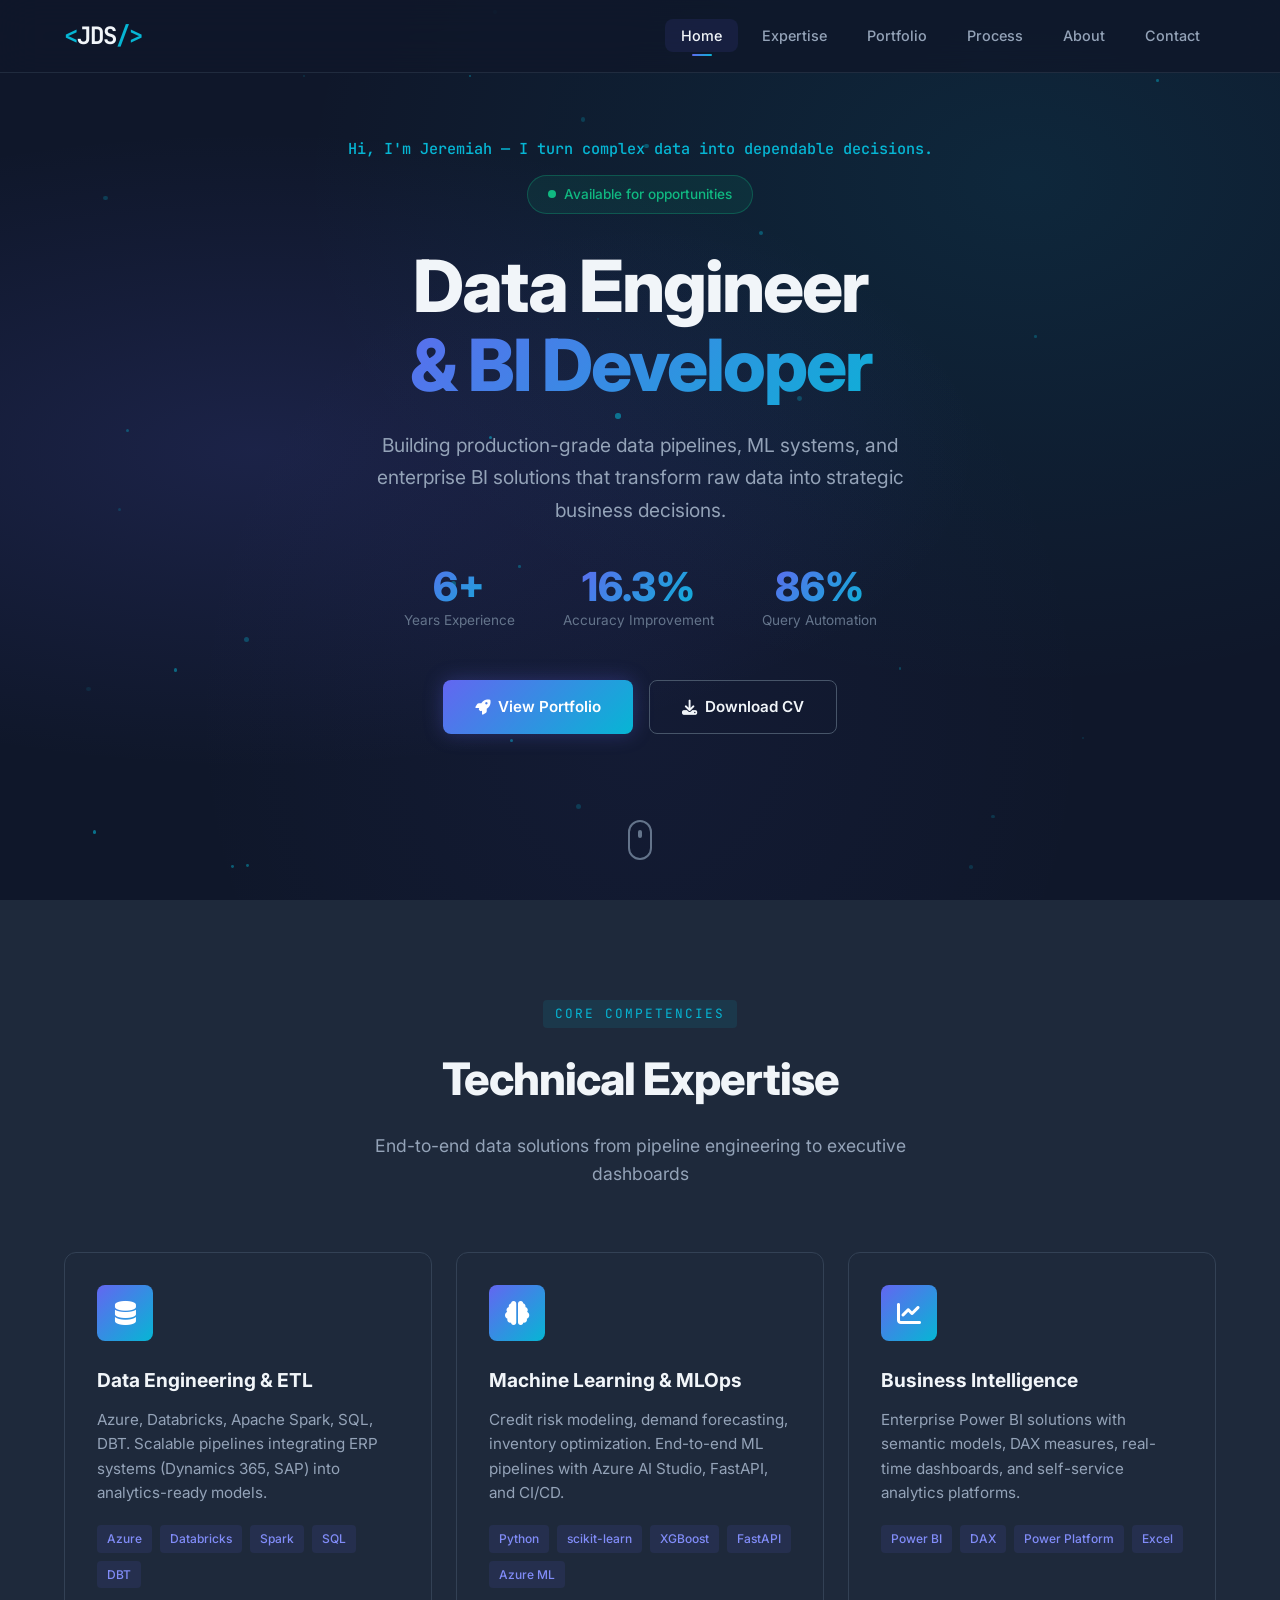
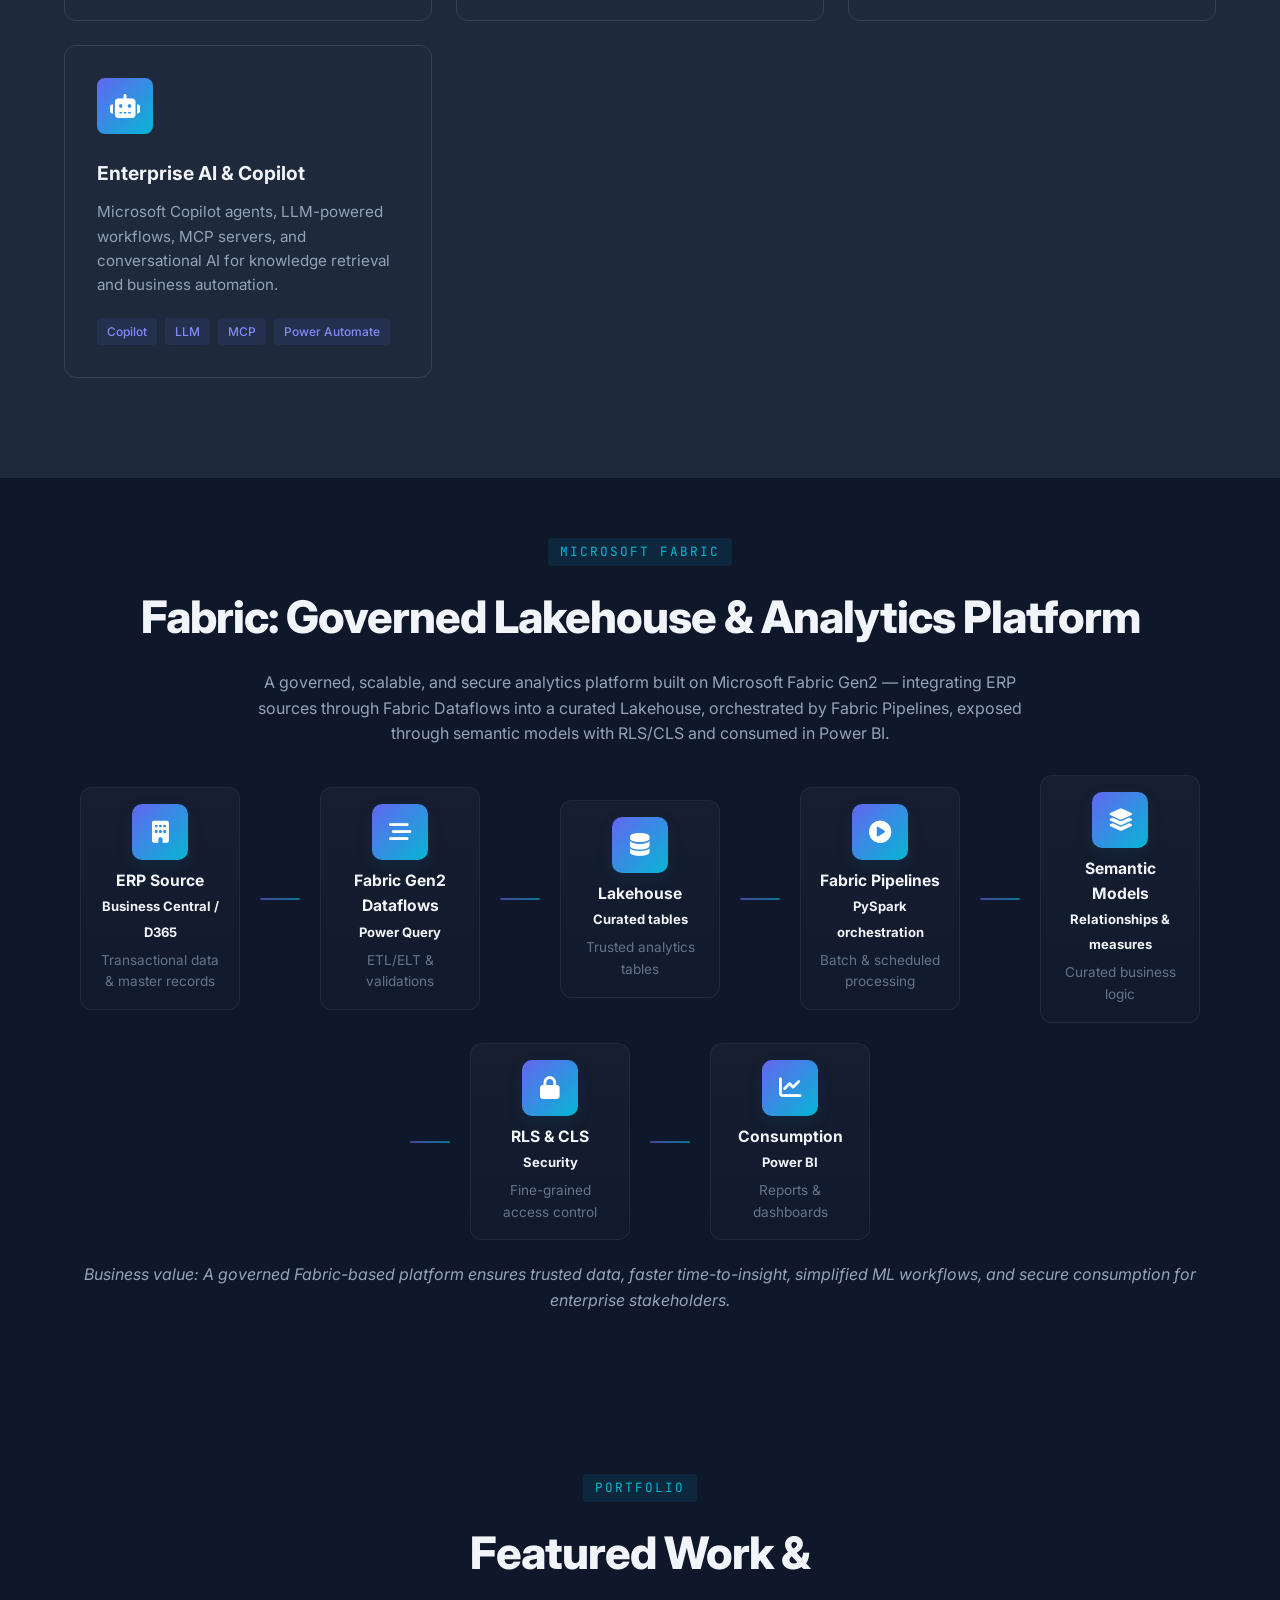
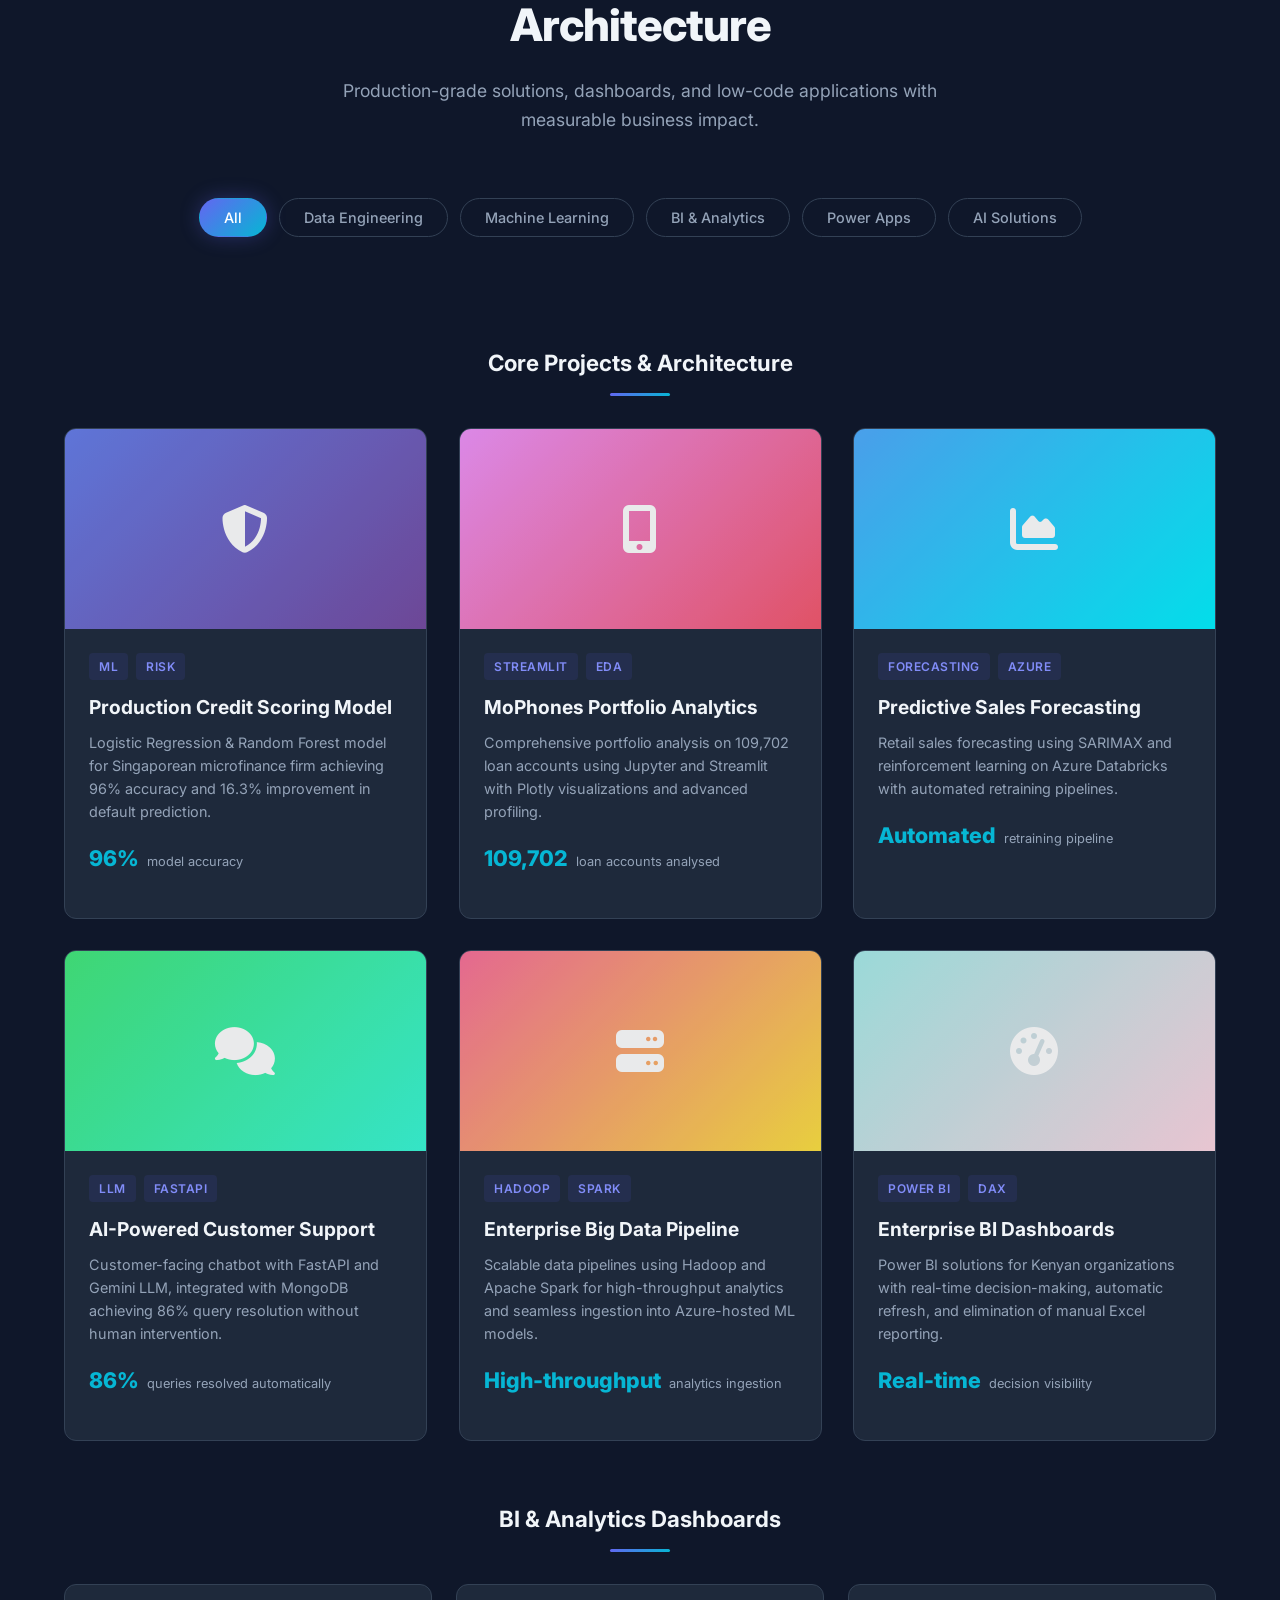
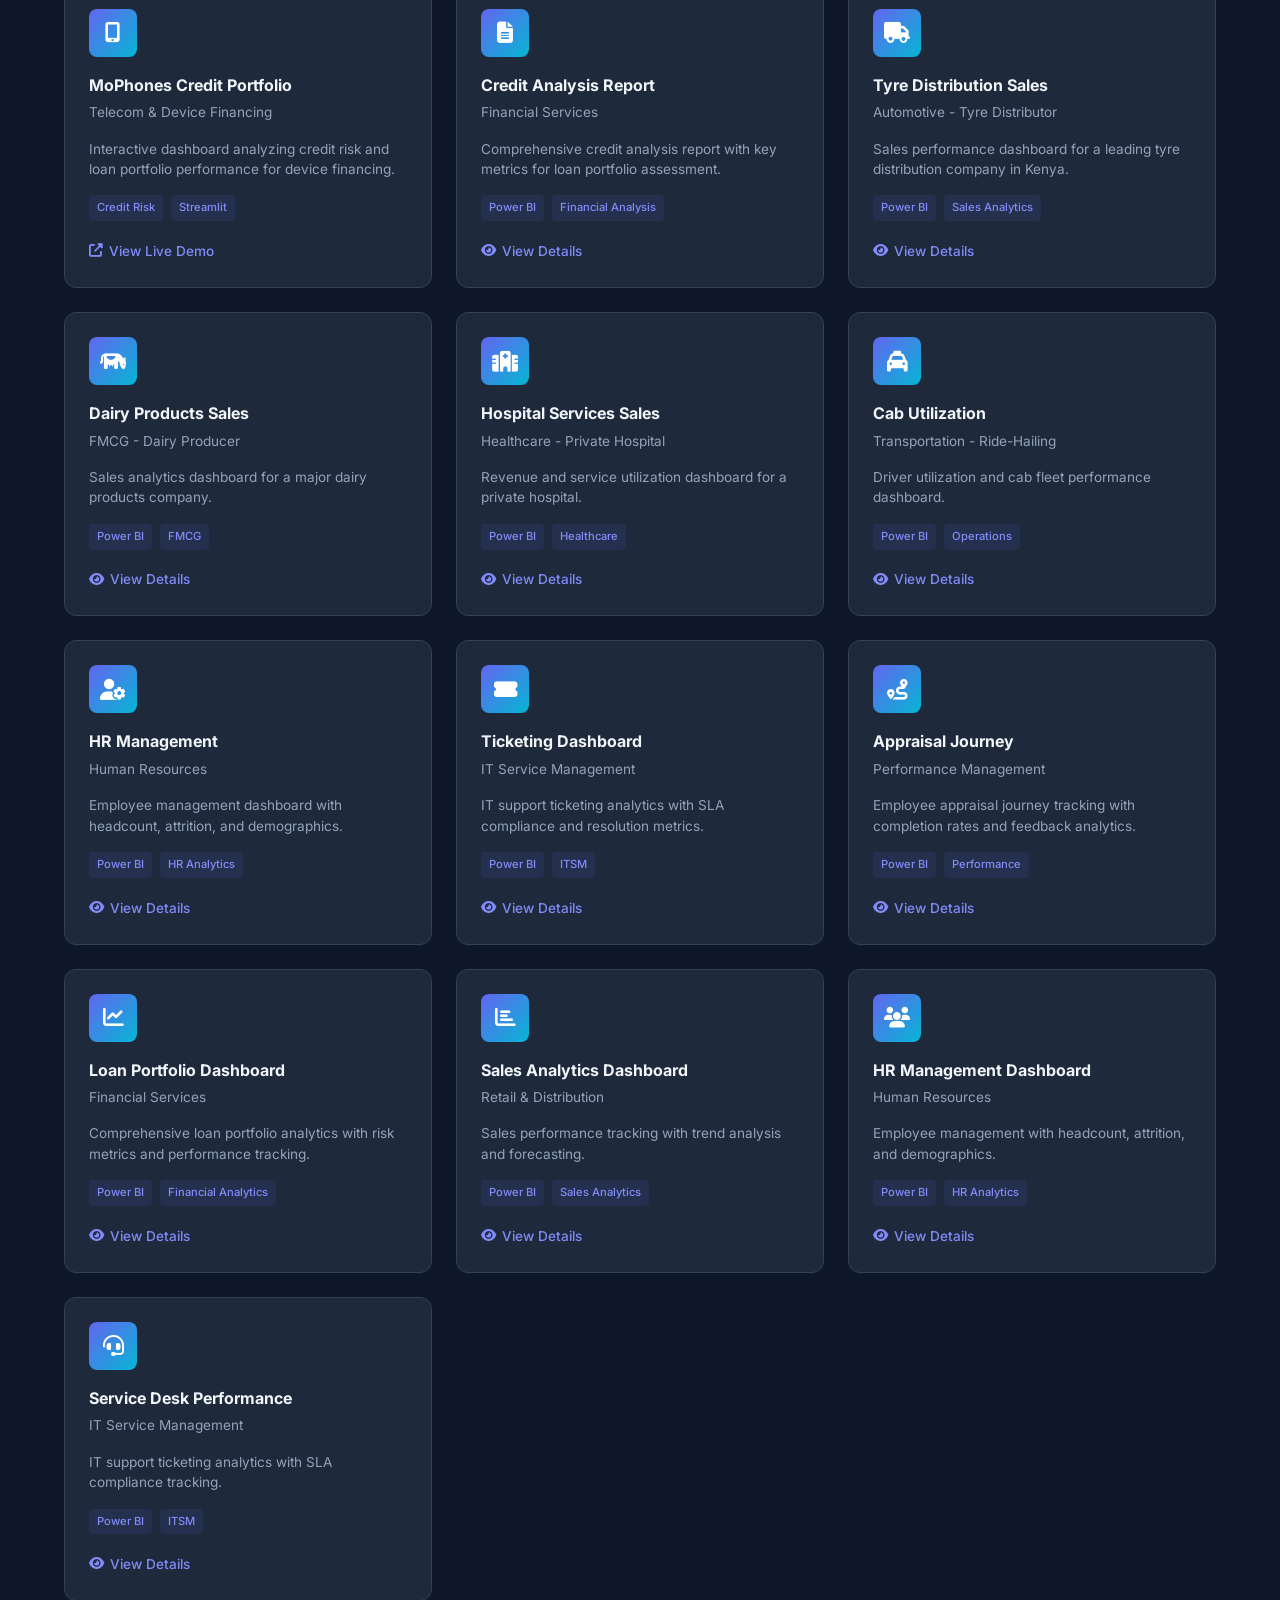
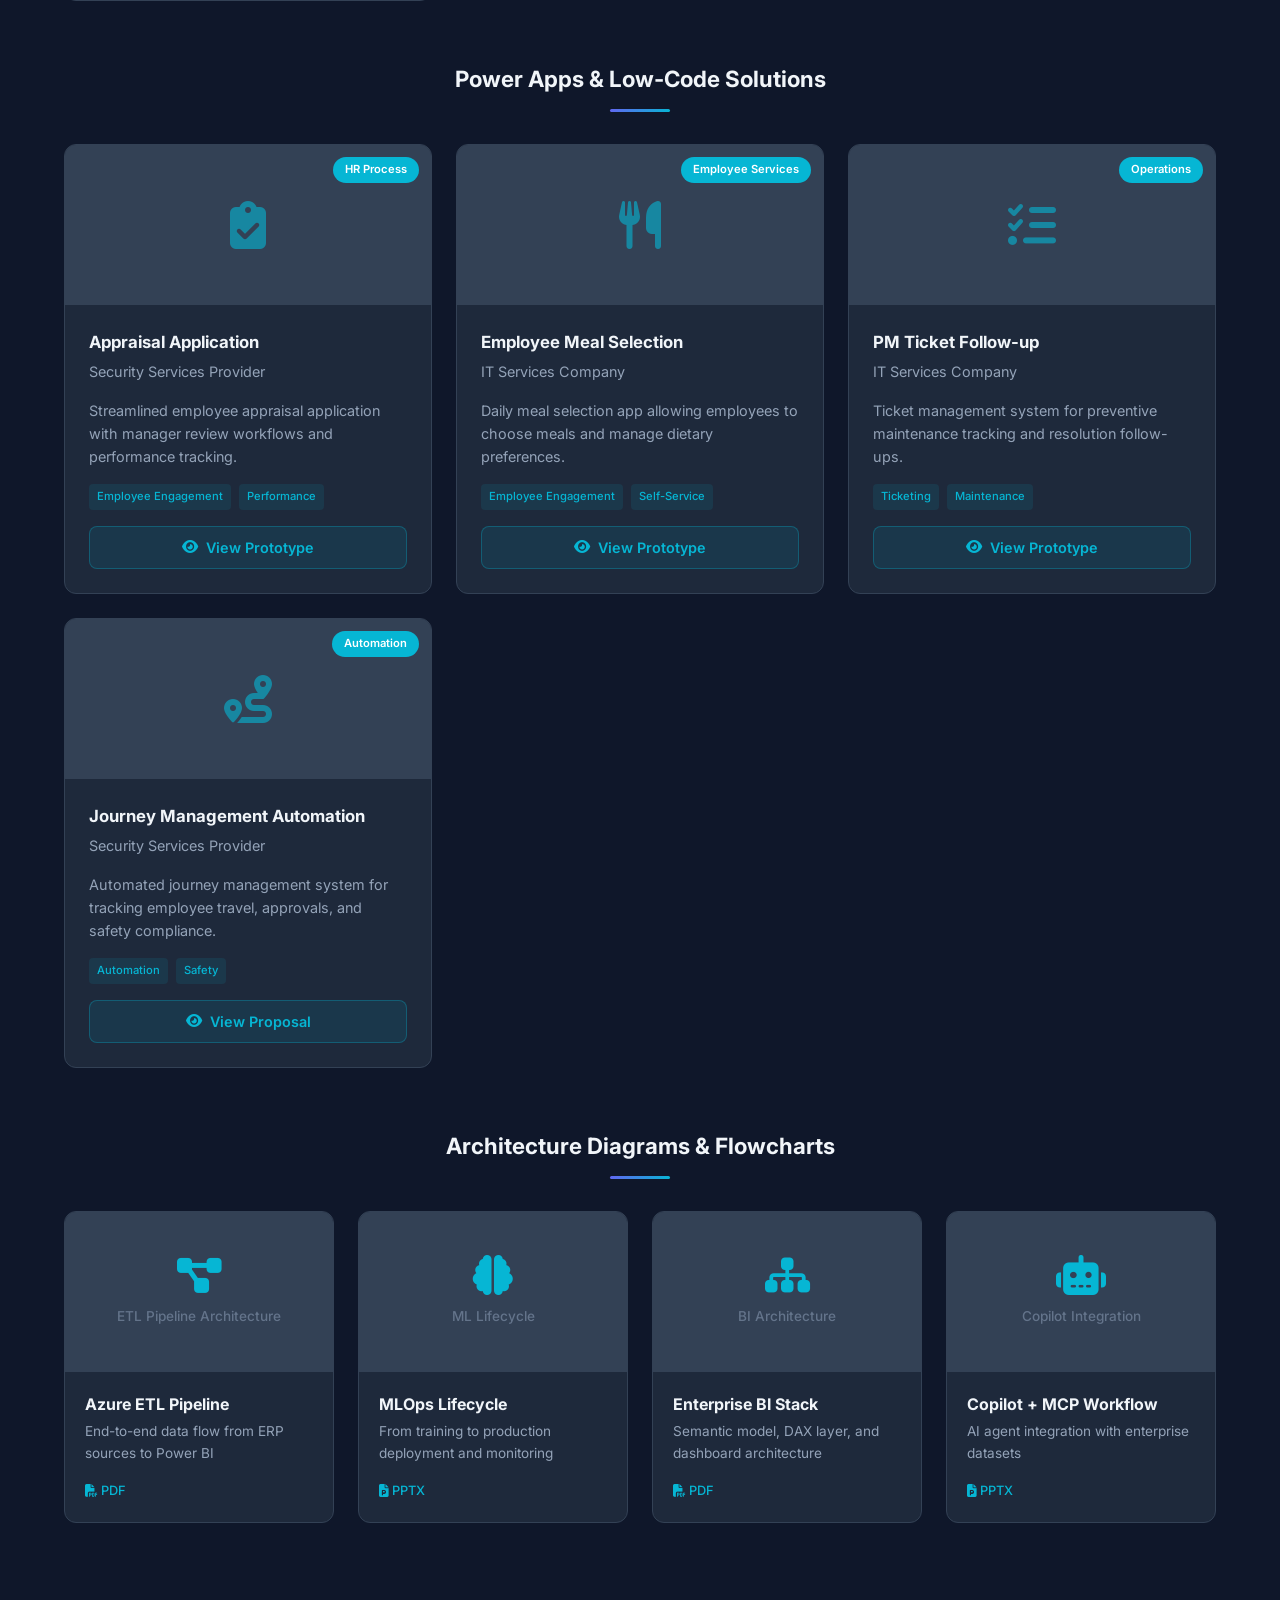
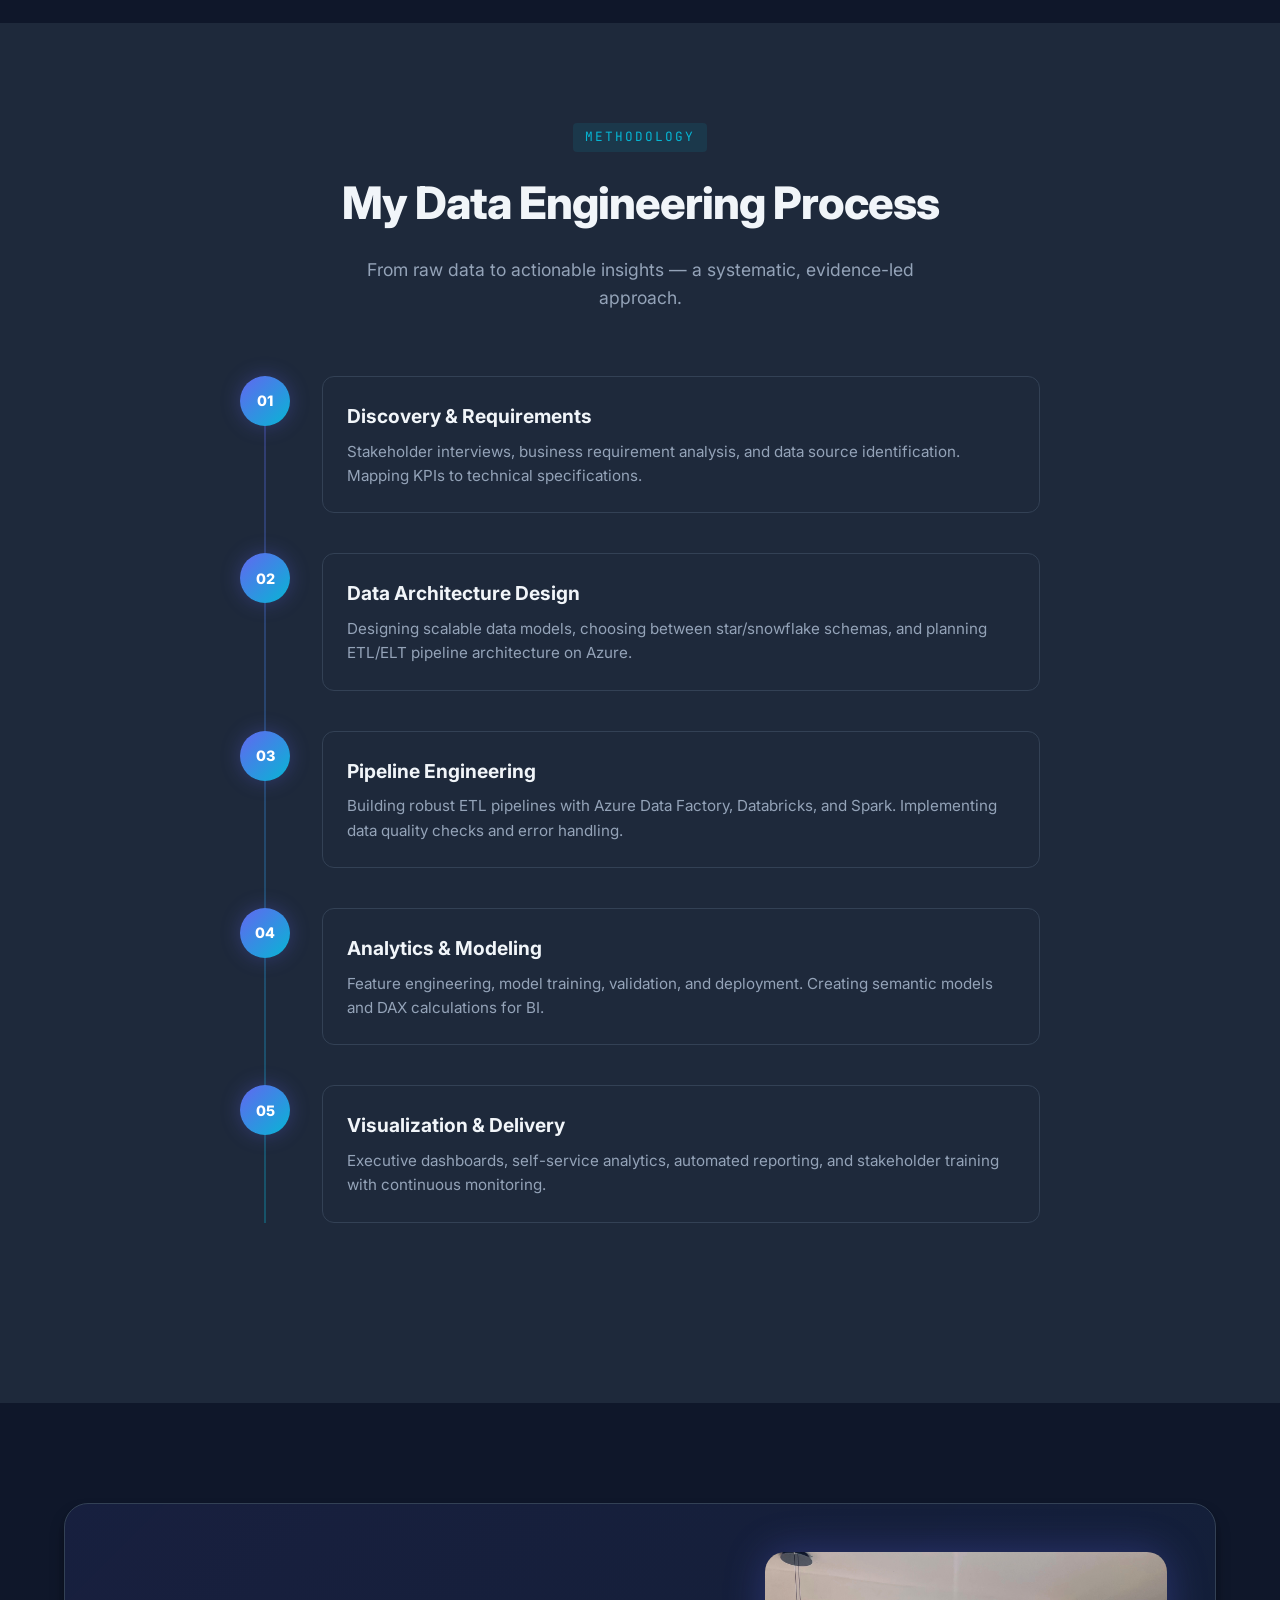
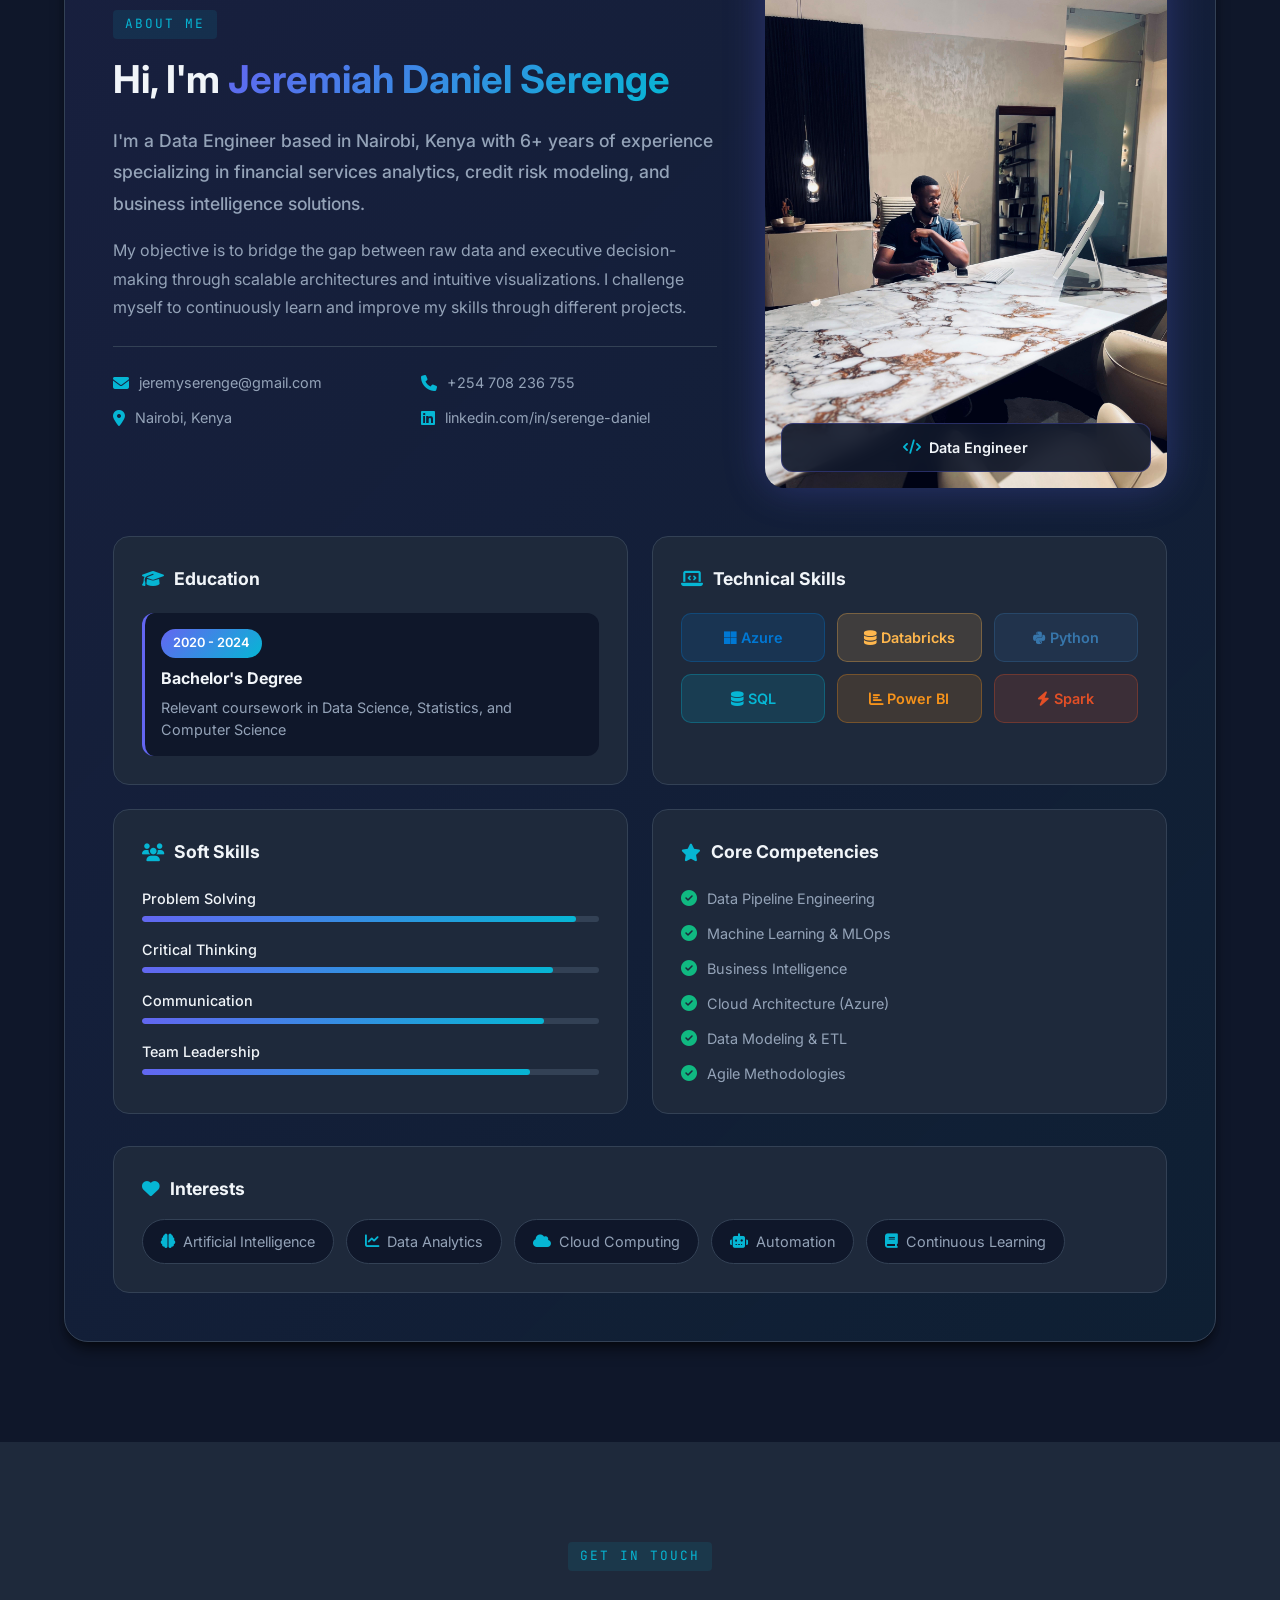
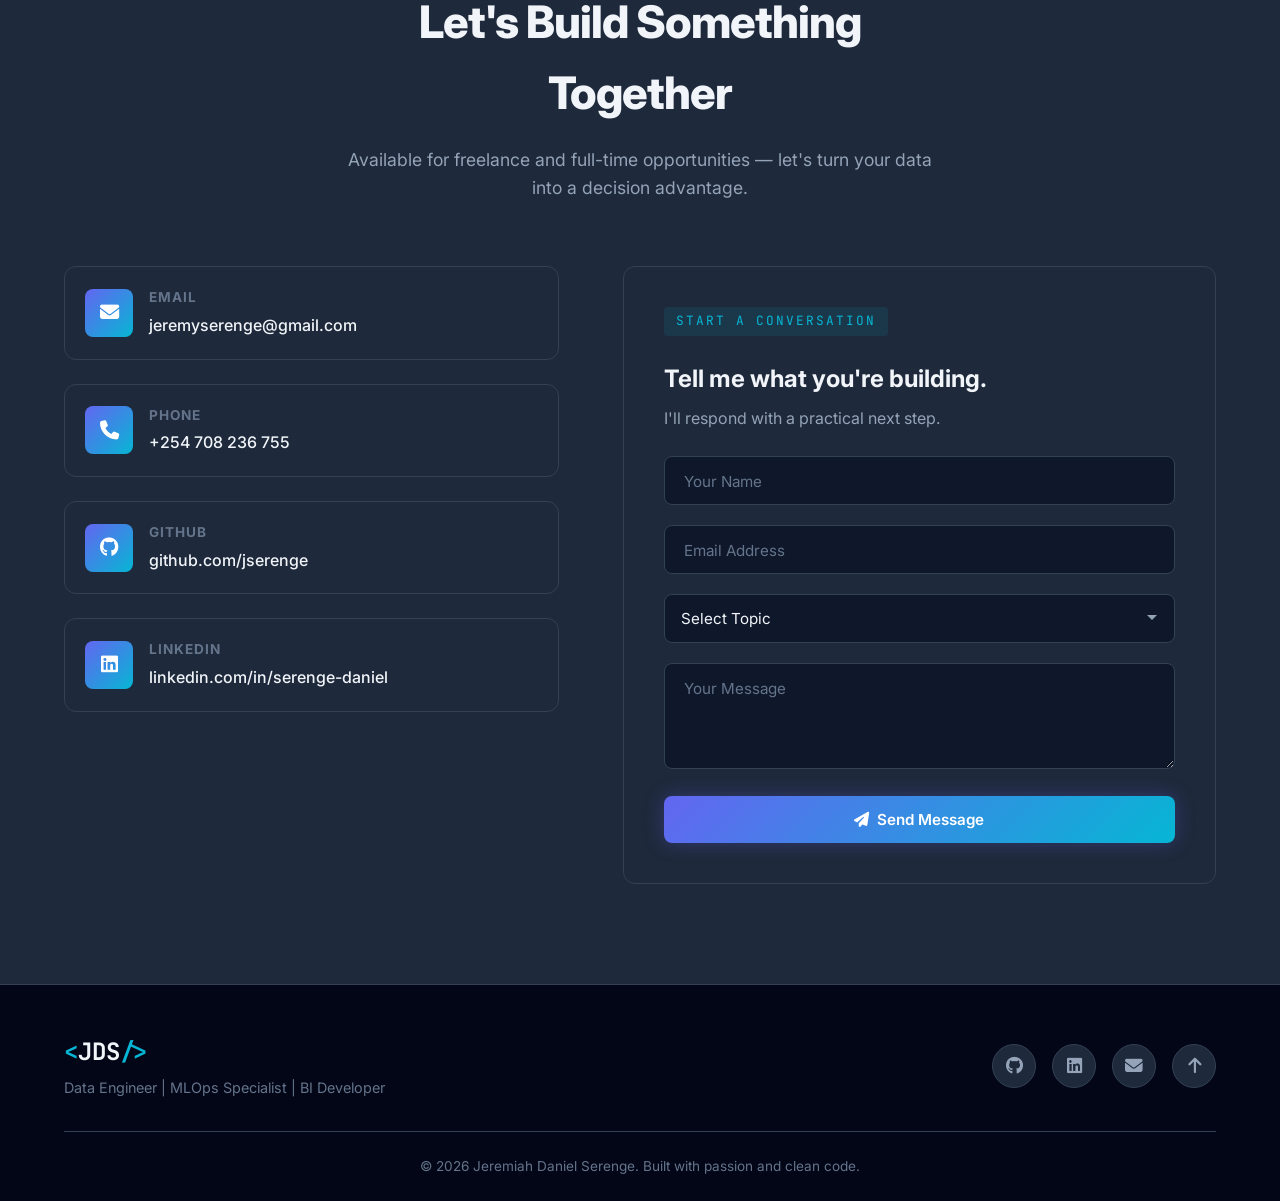
==== commit 3fbd1916: "Update index.html" ====
--- a/index.html
+++ b/index.html
@@ -432,8 +432,43 @@
                     <div class="dashboard-tags"><span>Power BI</span><span>Performance</span></div>
                     <button class="dashboard-link"><i class="fas fa-eye"></i> View Details</button>
                 </div>
-            </div>
-
+<!-- Add these to your dashboard-grid -->
+            <div class="dashboard-card" data-category="bi" data-doc="loan-portfolio">
+                <div class="dashboard-icon"><i class="fas fa-chart-line"></i></div>
+                <h4>Loan Portfolio Dashboard</h4>
+                <p class="dashboard-company">Financial Services</p>
+                <p>Comprehensive loan portfolio analytics with risk metrics and performance tracking.</p>
+                <div class="dashboard-tags"><span>Power BI</span><span>Financial Analytics</span></div>
+                <button class="dashboard-link"><i class="fas fa-eye"></i> View Details</button>
+            </div>
+            
+            <div class="dashboard-card" data-category="bi" data-doc="sales-analytics">
+                <div class="dashboard-icon"><i class="fas fa-chart-bar"></i></div>
+                <h4>Sales Analytics Dashboard</h4>
+                <p class="dashboard-company">Retail & Distribution</p>
+                <p>Sales performance tracking with trend analysis and forecasting.</p>
+                <div class="dashboard-tags"><span>Power BI</span><span>Sales Analytics</span></div>
+                <button class="dashboard-link"><i class="fas fa-eye"></i> View Details</button>
+            </div>
+            
+            <div class="dashboard-card" data-category="bi" data-doc="hr-management">
+                <div class="dashboard-icon"><i class="fas fa-users"></i></div>
+                <h4>HR Management Dashboard</h4>
+                <p class="dashboard-company">Human Resources</p>
+                <p>Employee management with headcount, attrition, and demographics.</p>
+                <div class="dashboard-tags"><span>Power BI</span><span>HR Analytics</span></div>
+                <button class="dashboard-link"><i class="fas fa-eye"></i> View Details</button>
+            </div>
+            
+            <div class="dashboard-card" data-category="bi" data-doc="servicedesk">
+                <div class="dashboard-icon"><i class="fas fa-headset"></i></div>
+                <h4>Service Desk Performance</h4>
+                <p class="dashboard-company">IT Service Management</p>
+                <p>IT support ticketing analytics with SLA compliance tracking.</p>
+                <div class="dashboard-tags"><span>Power BI</span><span>ITSM</span></div>
+                <button class="dashboard-link"><i class="fas fa-eye"></i> View Details</button>
+            </div>            
+            </div>
             <!-- Subsection: Power Apps -->
             <h3 class="subsection-title">Power Apps & Low-Code Solutions</h3>
             <div class="pp-grid">
--- a/css/style.css
+++ b/css/style.css
@@ -1098,202 +1098,380 @@
 /* ============================================
    ABOUT & CERTIFICATIONS SECTION
    ============================================ */
+/* Modern About Section */
 .about {
     background: var(--bg-primary);
-}
-
-.about-grid {
+    padding: 100px 0;
+}
+
+.about-card {
+    background: linear-gradient(135deg, rgba(99, 102, 241, 0.1) 0%, rgba(6, 182, 212, 0.05) 100%);
+    border: 1px solid var(--border);
+    border-radius: 24px;
+    padding: 48px;
+    box-shadow: var(--shadow-lg);
+}
+
+.about-card-header {
     display: grid;
-    grid-template-columns: 1fr 1fr;
-    gap: 64px;
-    align-items: center;
-}
-
-.about-content h2 {
-    font-size: clamp(1.8rem, 3vw, 2.5rem);
-    margin-bottom: 24px;
+    grid-template-columns: 1.5fr 1fr;
+    gap: 48px;
+    margin-bottom: 48px;
+    align-items: center;
+}
+
+.about-card-content .section-tag {
+    display: inline-block;
+    margin-bottom: 16px;
+}
+
+.about-card-content h2 {
+    font-size: clamp(2rem, 3vw, 2.5rem);
+    margin-bottom: 20px;
     line-height: 1.3;
 }
 
-.about-content h2 .accent {
+.about-card-content .accent {
     background: var(--gradient-1);
     -webkit-background-clip: text;
     -webkit-text-fill-color: transparent;
     background-clip: text;
 }
 
-.about-content p {
+.about-intro {
+    font-size: 1.1rem;
+    color: var(--text-primary);
+    margin-bottom: 16px;
+    font-weight: 500;
+}
+
+.about-card-content p {
     color: var(--text-secondary);
+    line-height: 1.8;
+    margin-bottom: 16px;
+}
+
+/* Compact Contact Grid */
+.contact-grid-compact {
+    display: grid;
+    grid-template-columns: 1fr 1fr;
+    gap: 12px;
+    margin-top: 24px;
+    padding-top: 24px;
+    border-top: 1px solid var(--border);
+}
+
+.contact-item-compact {
+    display: flex;
+    align-items: center;
+    gap: 10px;
+    color: var(--text-secondary);
+    font-size: 0.9rem;
+}
+
+.contact-item-compact i {
+    color: var(--accent);
+    font-size: 1rem;
+}
+
+/* Modern Photo */
+.about-photo-modern {
+    position: relative;
+    border-radius: 20px;
+    overflow: hidden;
+    box-shadow: 0 0 40px rgba(99, 102, 241, 0.3);
+}
+
+.about-photo-modern img {
+    width: 100%;
+    height: auto;
+    display: block;
+    transition: var(--transition);
+}
+
+.about-photo-modern:hover img {
+    transform: scale(1.05);
+}
+
+.photo-badge {
+    position: absolute;
+    bottom: 16px;
+    left: 16px;
+    right: 16px;
+    background: rgba(15, 23, 42, 0.9);
+    backdrop-filter: blur(10px);
+    padding: 12px 16px;
+    border-radius: 12px;
+    color: var(--text-primary);
+    font-weight: 600;
+    font-size: 0.9rem;
+    display: flex;
+    align-items: center;
+    justify-content: center;
+    gap: 8px;
+    border: 1px solid rgba(99, 102, 241, 0.3);
+}
+
+.photo-badge i {
+    color: var(--accent);
+}
+
+/* Details Grid */
+.about-details-grid {
+    display: grid;
+    grid-template-columns: repeat(2, 1fr);
+    gap: 24px;
+    margin-bottom: 32px;
+}
+
+.about-detail-card {
+    background: var(--bg-card);
+    border: 1px solid var(--border);
+    border-radius: 16px;
+    padding: 28px;
+    transition: var(--transition);
+}
+
+.about-detail-card:hover {
+    border-color: var(--primary-light);
+    transform: translateY(-4px);
+    box-shadow: var(--shadow-lg);
+}
+
+.about-detail-card h3 {
+    font-size: 1.1rem;
     margin-bottom: 20px;
-    line-height: 1.7;
+    color: var(--text-primary);
+    display: flex;
+    align-items: center;
+    gap: 10px;
+}
+
+.about-detail-card h3 i {
+    color: var(--accent);
+}
+
+/* Education */
+.education-item {
+    padding: 16px;
+    background: var(--bg-primary);
+    border-radius: 12px;
+    border-left: 3px solid var(--primary);
+}
+
+.edu-year {
+    display: inline-block;
+    background: var(--gradient-1);
+    color: white;
+    padding: 4px 12px;
+    border-radius: 20px;
+    font-size: 0.8rem;
+    font-weight: 600;
+    margin-bottom: 8px;
+}
+
+.education-item h4 {
+    color: var(--text-primary);
+    margin-bottom: 6px;
     font-size: 1rem;
 }
 
-.about-highlights {
-    margin-top: 32px;
+.education-item p {
+    color: var(--text-secondary);
+    font-size: 0.9rem;
+    line-height: 1.5;
+}
+
+/* Technical Skills Grid */
+.tech-skills-grid {
+    display: grid;
+    grid-template-columns: repeat(3, 1fr);
+    gap: 12px;
+}
+
+.skill-badge {
+    padding: 12px 16px;
+    border-radius: 10px;
+    text-align: center;
+    font-weight: 600;
+    font-size: 0.9rem;
+    transition: var(--transition);
+    border: 1px solid transparent;
+}
+
+.skill-badge:hover {
+    transform: translateY(-2px);
+}
+
+.skill-badge.azure {
+    background: rgba(0, 120, 212, 0.15);
+    color: #0078D4;
+    border-color: rgba(0, 120, 212, 0.3);
+}
+
+.skill-badge.databricks {
+    background: rgba(255, 183, 77, 0.15);
+    color: #FFB74D;
+    border-color: rgba(255, 183, 77, 0.3);
+}
+
+.skill-badge.python {
+    background: rgba(55, 118, 171, 0.15);
+    color: #3776AB;
+    border-color: rgba(55, 118, 171, 0.3);
+}
+
+.skill-badge.sql {
+    background: rgba(6, 182, 212, 0.15);
+    color: var(--accent);
+    border-color: rgba(6, 182, 212, 0.3);
+}
+
+.skill-badge.powerbi {
+    background: rgba(247, 147, 26, 0.15);
+    color: #F7931A;
+    border-color: rgba(247, 147, 26, 0.3);
+}
+
+.skill-badge.spark {
+    background: rgba(227, 79, 38, 0.15);
+    color: #E34F26;
+    border-color: rgba(227, 79, 38, 0.3);
+}
+
+/* Soft Skills */
+.soft-skills-list {
+    display: flex;
+    flex-direction: column;
+    gap: 16px;
+}
+
+.soft-skill-item span {
+    display: block;
+    color: var(--text-primary);
+    font-size: 0.9rem;
+    margin-bottom: 6px;
+    font-weight: 500;
+}
+
+.skill-bar {
+    height: 6px;
+    background: var(--bg-elevated);
+    border-radius: 3px;
+    overflow: hidden;
+}
+
+.skill-progress {
+    height: 100%;
+    background: var(--gradient-1);
+    border-radius: 3px;
+    transition: width 1s ease;
+}
+
+/* Competencies */
+.competencies-list {
     display: flex;
     flex-direction: column;
     gap: 12px;
 }
 
-.highlight {
-    display: flex;
-    align-items: center;
+.competency-item {
+    display: flex;
+    align-items: center;
+    gap: 10px;
+    color: var(--text-secondary);
+    font-size: 0.9rem;
+}
+
+.competency-item i {
+    color: var(--success);
+    font-size: 1rem;
+}
+
+/* Interests Section */
+.about-interests {
+    background: var(--bg-card);
+    border: 1px solid var(--border);
+    border-radius: 16px;
+    padding: 28px;
+}
+
+.about-interests h3 {
+    font-size: 1.1rem;
+    margin-bottom: 16px;
+    color: var(--text-primary);
+    display: flex;
+    align-items: center;
+    gap: 10px;
+}
+
+.about-interests h3 i {
+    color: var(--accent);
+}
+
+.interests-tags {
+    display: flex;
+    flex-wrap: wrap;
     gap: 12px;
+}
+
+.interest-tag {
+    padding: 10px 18px;
+    background: var(--bg-primary);
+    border: 1px solid var(--border);
+    border-radius: 50px;
     color: var(--text-secondary);
-    font-size: 0.95rem;
-}
-
-.highlight i {
-    color: var(--success);
-    font-size: 1.1rem;
-}
-
-.about-visual {
-    position: relative;
-}
-
-.about-photo {
-    position: relative;
-    width: 100%;
-    max-width: 400px;
-    margin: 0 auto;
-}
-
-.about-photo img {
-    width: 100%;
-    height: auto;
-    border-radius: var(--radius);
-    border: 2px solid var(--border);
-    box-shadow: var(--shadow-lg);
-    transition: var(--transition);
-}
-
-.about-photo::before {
-    content: '';
-    position: absolute;
-    inset: -8px;
-    border: 2px solid var(--primary);
-    border-radius: calc(var(--radius) + 8px);
-    opacity: 0.3;
-    z-index: -1;
-}
-
-.about-photo:hover img {
-    transform: translateY(-4px);
-    border-color: var(--primary-light);
-    box-shadow: 0 20px 40px rgba(99, 102, 241, 0.3);
-}
-
-.photo-caption {
-    text-align: center;
-    margin-top: 16px;
-    font-size: 0.85rem;
-    color: var(--text-muted);
-}
-
-.code-window {
-    background: var(--bg-secondary);
-    border: 1px solid var(--border);
-    border-radius: var(--radius);
-    overflow: hidden;
-    box-shadow: var(--shadow-lg);
-    transform: perspective(1000px) rotateY(-5deg) rotateX(5deg);
-    transition: var(--transition);
-}
-
-.code-window:hover {
-    transform: perspective(1000px) rotateY(0) rotateX(0);
-}
-
-.window-header {
-    background: var(--bg-elevated);
-    padding: 12px 16px;
+    font-size: 0.9rem;
+    transition: var(--transition);
     display: flex;
     align-items: center;
     gap: 8px;
-    border-bottom: 1px solid var(--border);
-}
-
-.window-dot {
-    width: 12px;
-    height: 12px;
-    border-radius: 50%;
-}
-
-.window-dot.red { background: #ff5f57; }
-.window-dot.yellow { background: #febc2e; }
-.window-dot.green { background: #28c840; }
-
-.window-title {
-    margin-left: 8px;
-    font-size: 0.8rem;
-    color: var(--text-muted);
-    font-family: 'JetBrains Mono', monospace;
-}
-
-.window-body {
-    padding: 20px;
-    overflow-x: auto;
-}
-
-.window-body pre {
-    margin: 0;
-    font-family: 'JetBrains Mono', monospace;
-    font-size: 0.85rem;
-    line-height: 1.6;
-}
-
-.code-keyword { color: #c678dd; }
-.code-function { color: #61afef; }
-.code-string { color: #98c379; }
-.code-comment { color: #5c6370; font-style: italic; }
-
-/* Certifications Grid (Moved from inline HTML) */
-.certifications-grid {
-    display: grid; 
-    grid-template-columns: repeat(auto-fill, minmax(300px, 1fr)); 
-    gap: 24px; 
-    margin-top: 40px;
-}
-.certification-card {
-    background: var(--bg-card); 
-    border: 1px solid var(--border); 
-    border-radius: var(--radius); 
-    padding: 24px; 
-    transition: var(--transition);
-}
-.certification-card:hover { 
-    border-color: var(--primary-light); 
-    transform: translateY(-4px); 
-}
-.cert-issuer { 
-    display: flex; 
-    align-items: center; 
-    gap: 12px; 
-    margin-bottom: 16px; 
-}
-.cert-logo {
-    width: 40px; 
-    height: 40px; 
-    background: var(--gradient-1); 
-    border-radius: 8px;
-    display: flex; 
-    align-items: center; 
-    justify-content: center; 
-    font-weight: 800; 
-    color: white; 
-    font-size: 0.9rem;
-}
-.cert-issuer-info h4 { font-size: 0.95rem; margin-bottom: 2px; }
-.cert-issuer-info span { font-size: 0.8rem; color: var(--text-muted); }
-.certification-card h3 { font-size: 1.05rem; margin-bottom: 12px; line-height: 1.4; }
-.cert-date { font-size: 0.85rem; color: var(--text-secondary); margin-bottom: 8px; display: flex; align-items: center; gap: 6px; }
-.cert-id { font-size: 0.8rem; color: var(--text-muted); margin-bottom: 16px; font-family: 'JetBrains Mono', monospace; }
-.cert-link {
-    display: inline-flex; align-items: center; gap: 6px; font-size: 0.85rem; color: var(--primary-light); text-decoration: none; font-weight: 500;
-}
-.cert-link:hover { color: var(--accent); }
+}
+
+.interest-tag:hover {
+    border-color: var(--primary);
+    color: var(--text-primary);
+    transform: translateY(-2px);
+}
+
+.interest-tag i {
+    color: var(--accent);
+}
+
+/* Responsive Design */
+@media (max-width: 968px) {
+    .about-card-header {
+        grid-template-columns: 1fr;
+        gap: 32px;
+    }
+    
+    .about-photo-modern {
+        max-width: 400px;
+        margin: 0 auto;
+    }
+    
+    .about-details-grid {
+        grid-template-columns: 1fr;
+    }
+    
+    .contact-grid-compact {
+        grid-template-columns: 1fr;
+    }
+}
+
+@media (max-width: 768px) {
+    .about-card {
+        padding: 32px 24px;
+    }
+    
+    .tech-skills-grid {
+        grid-template-columns: repeat(2, 1fr);
+    }
+    
+    .about {
+        padding: 60px 0;
+    }
+}
 
 /* ============================================
    CONTACT SECTION
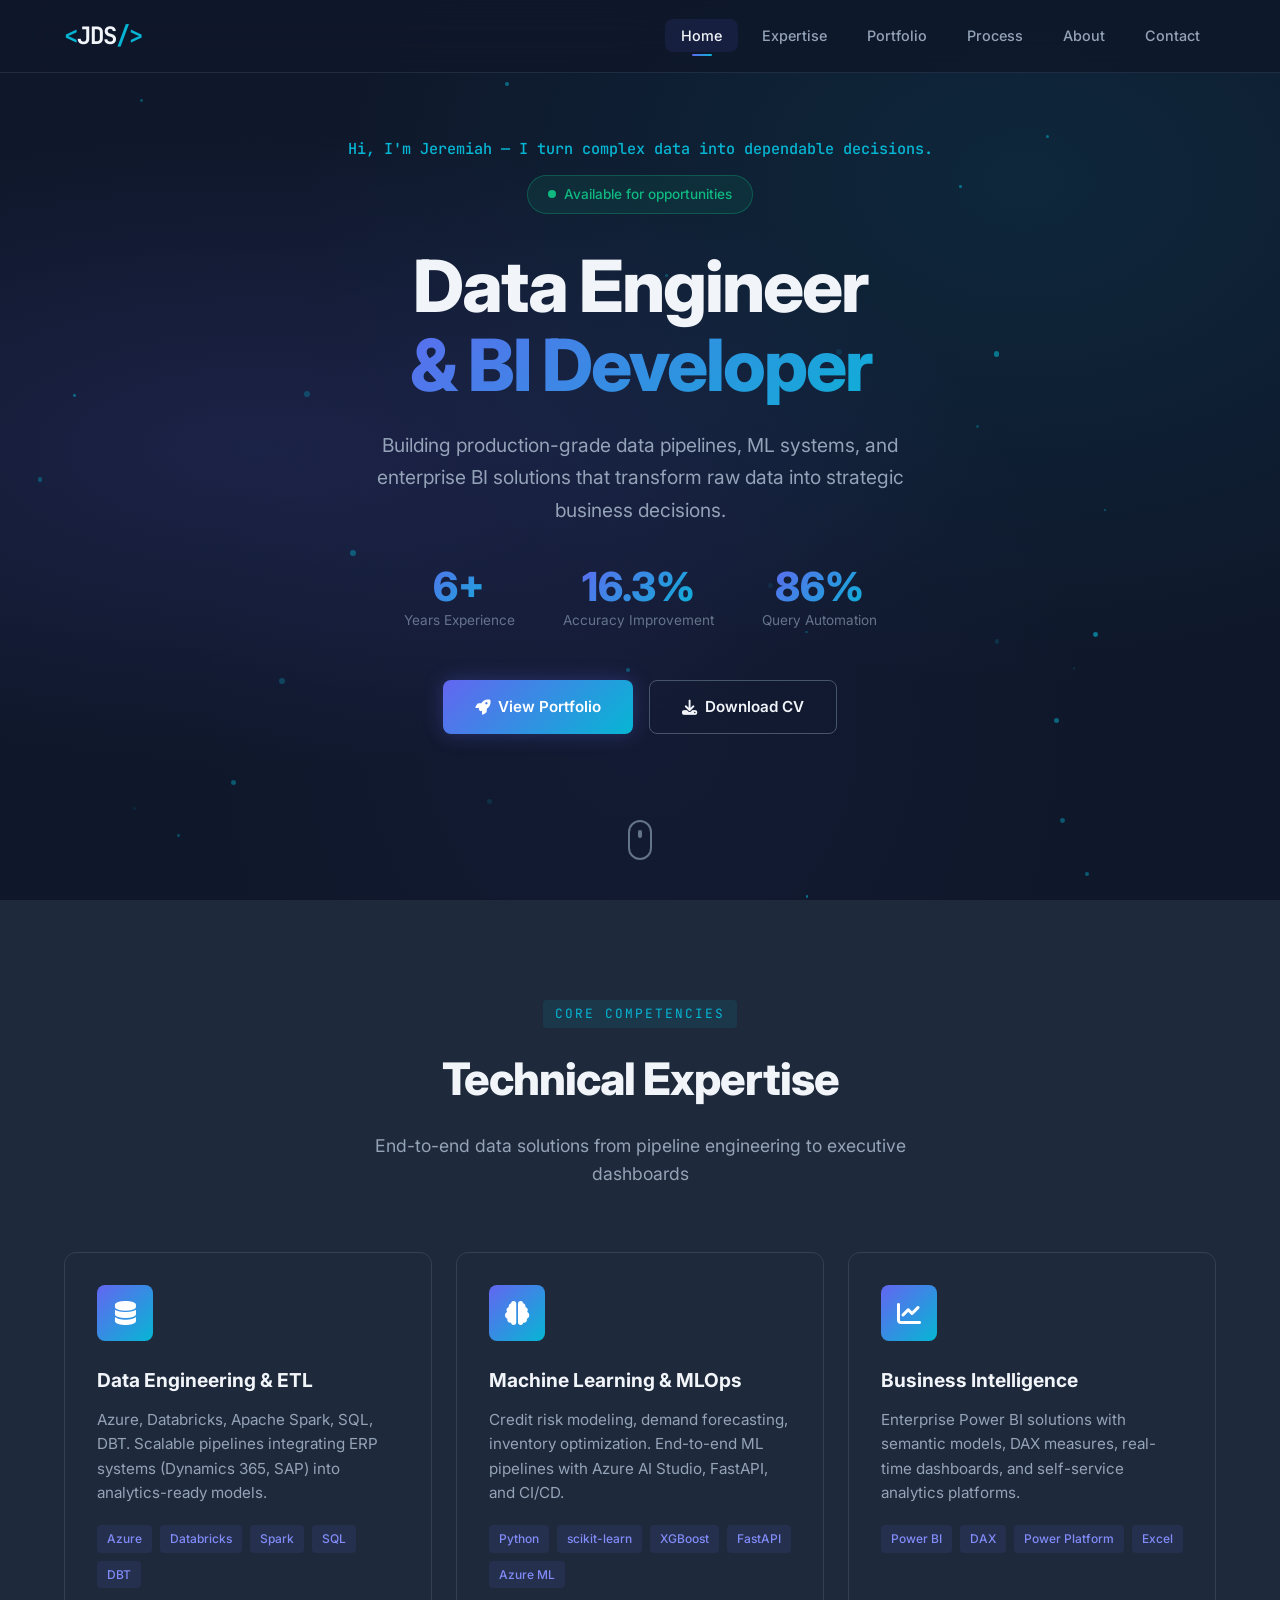
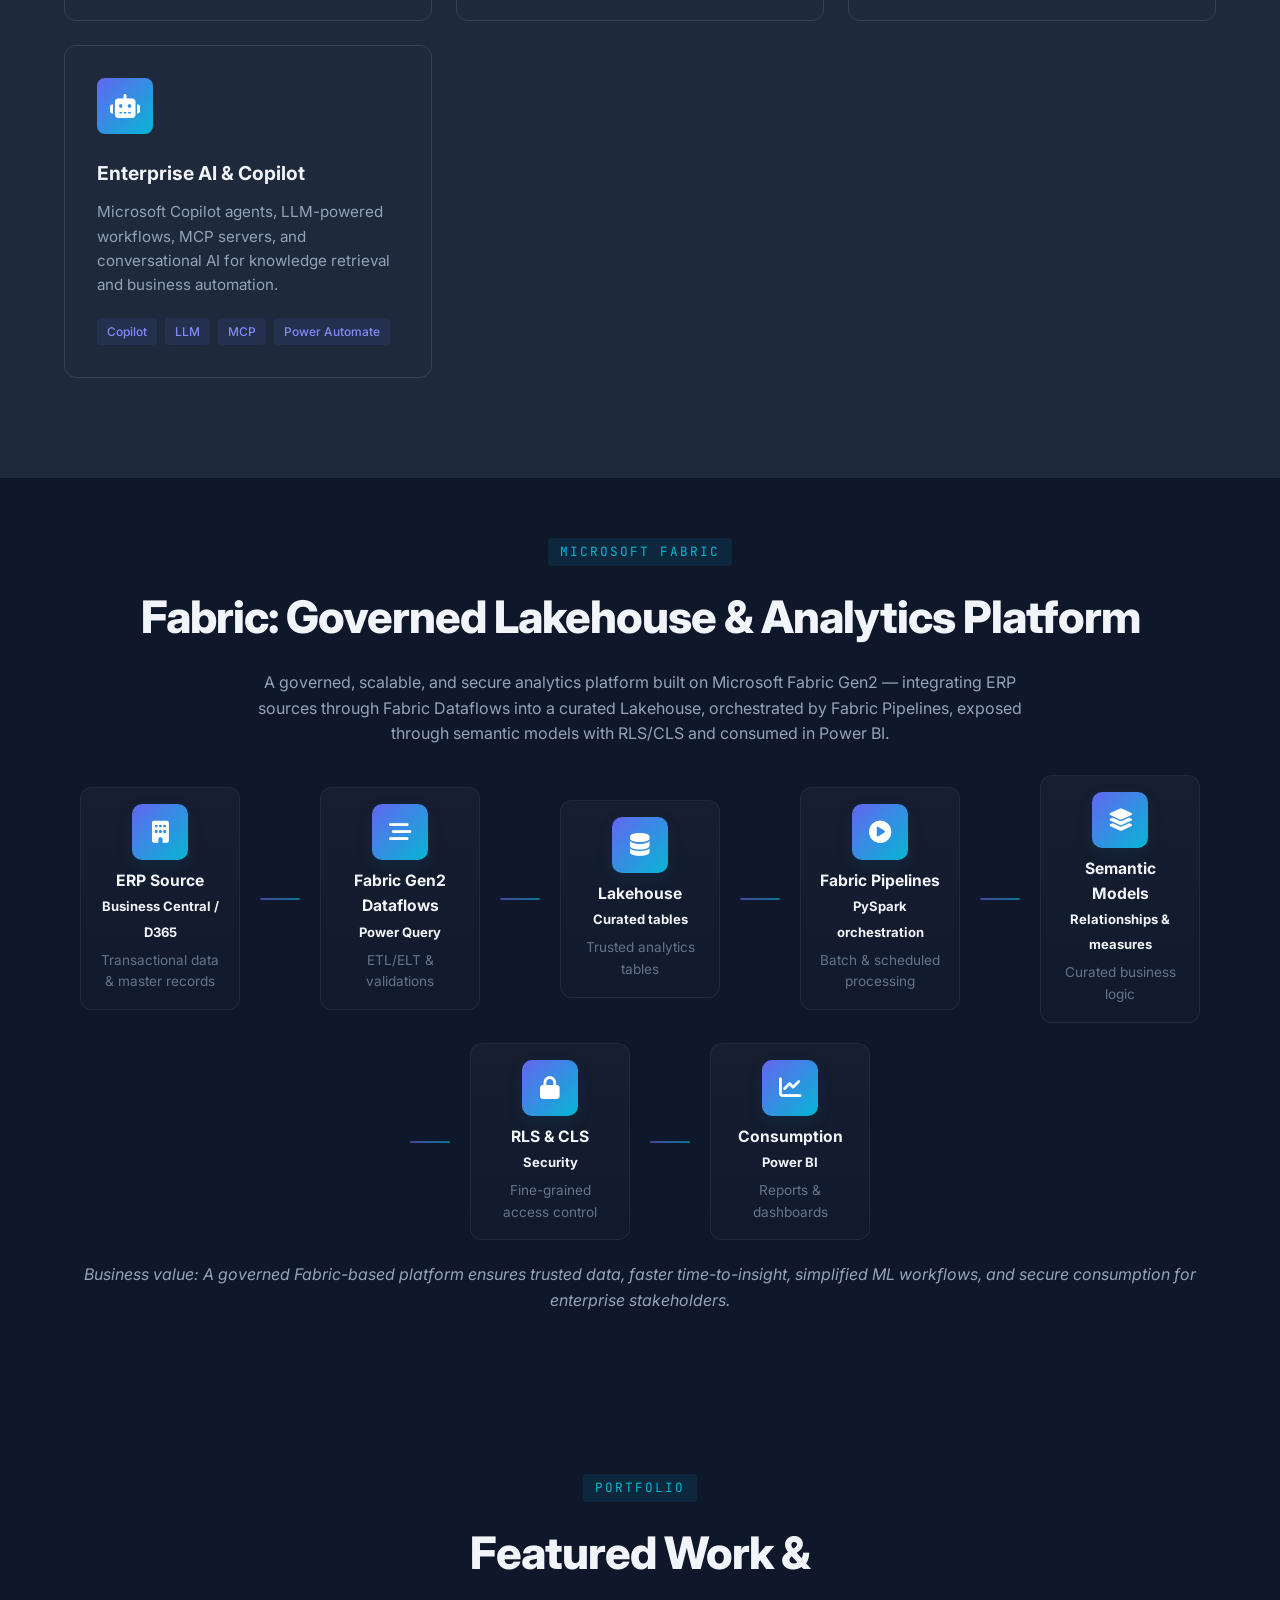
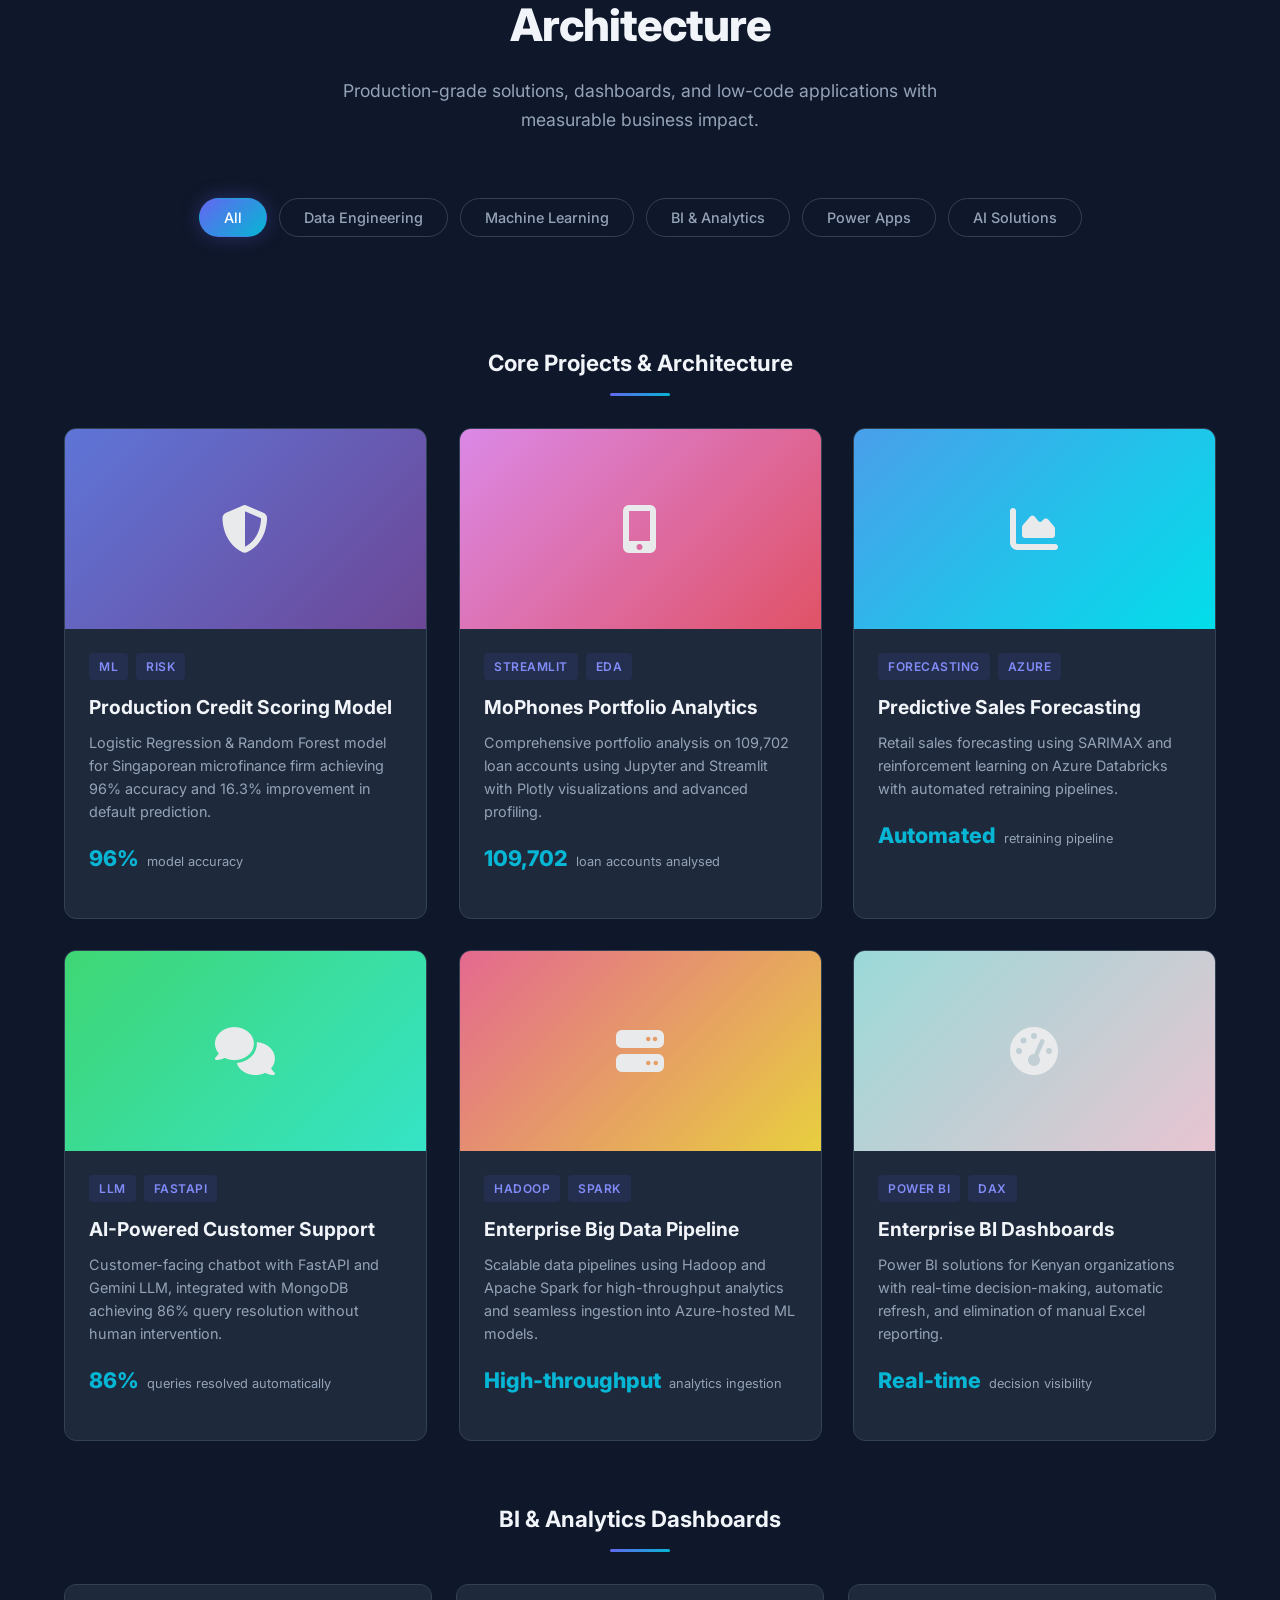
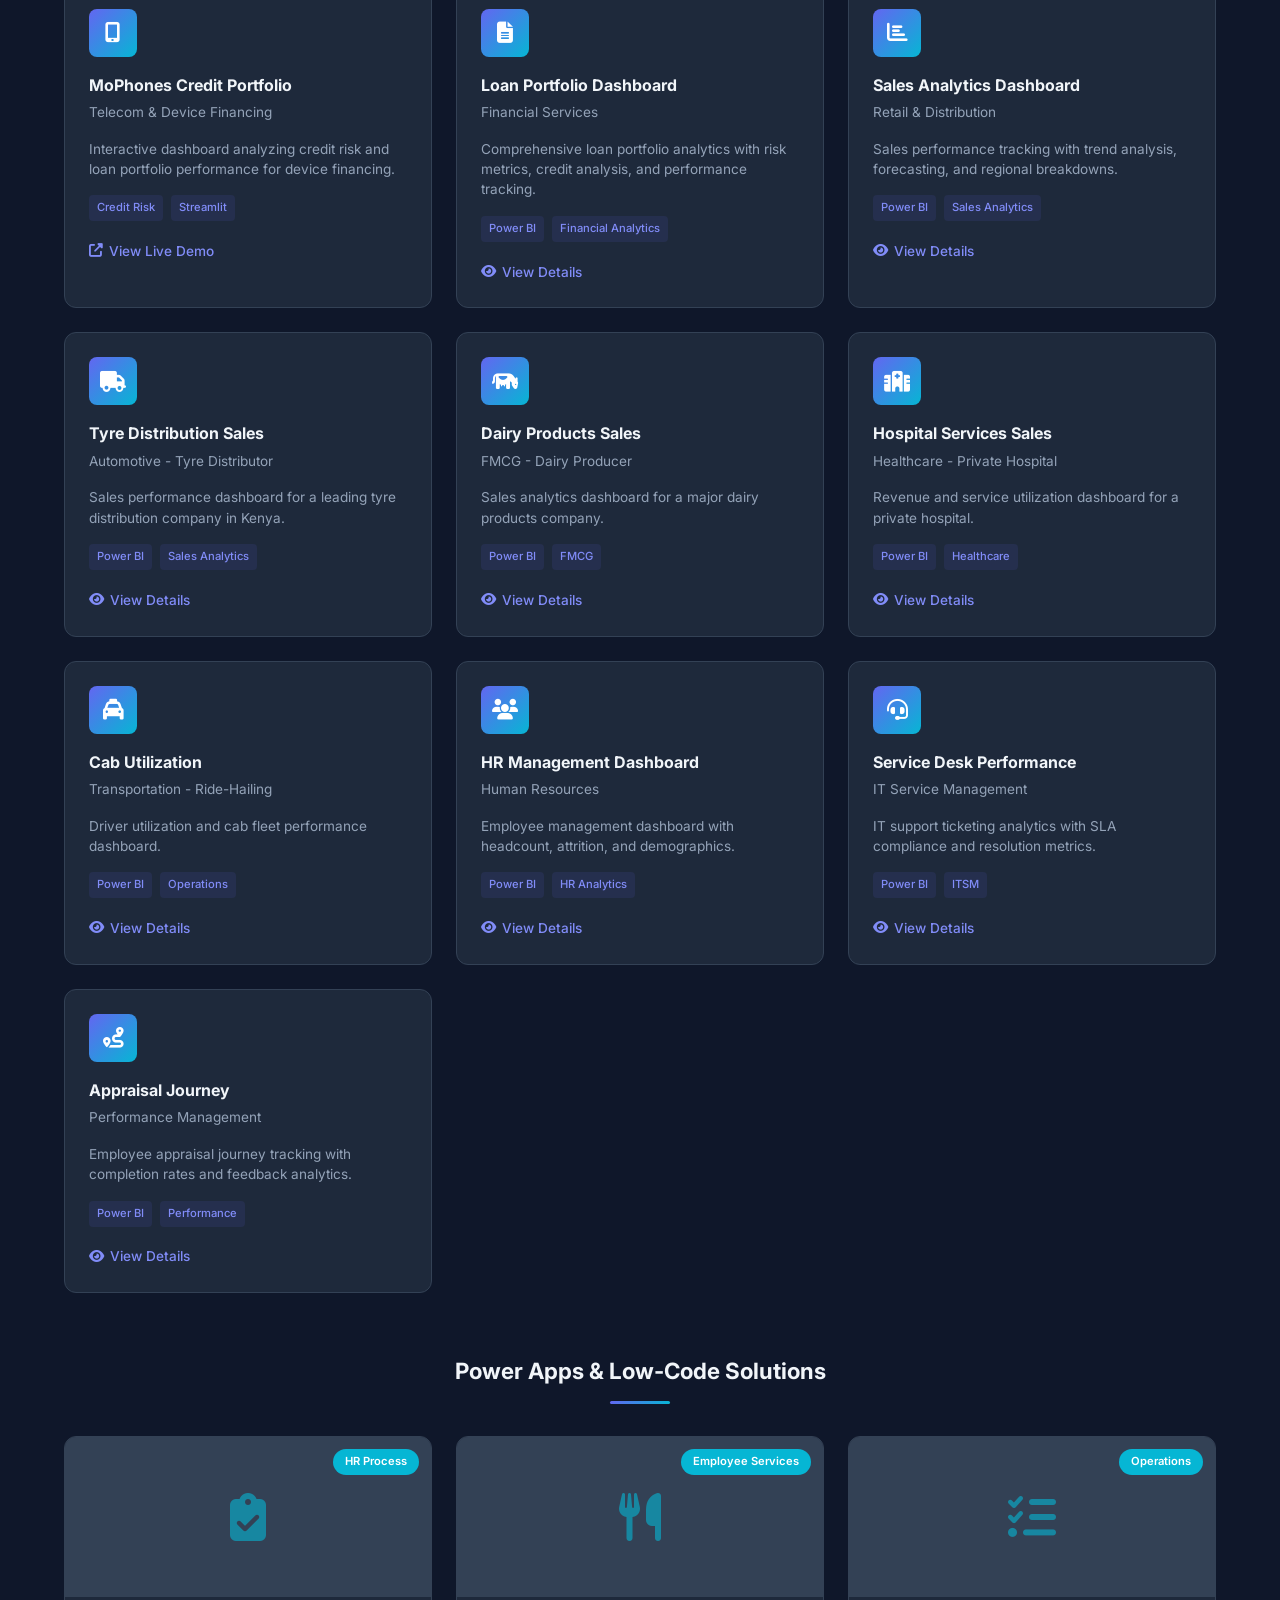
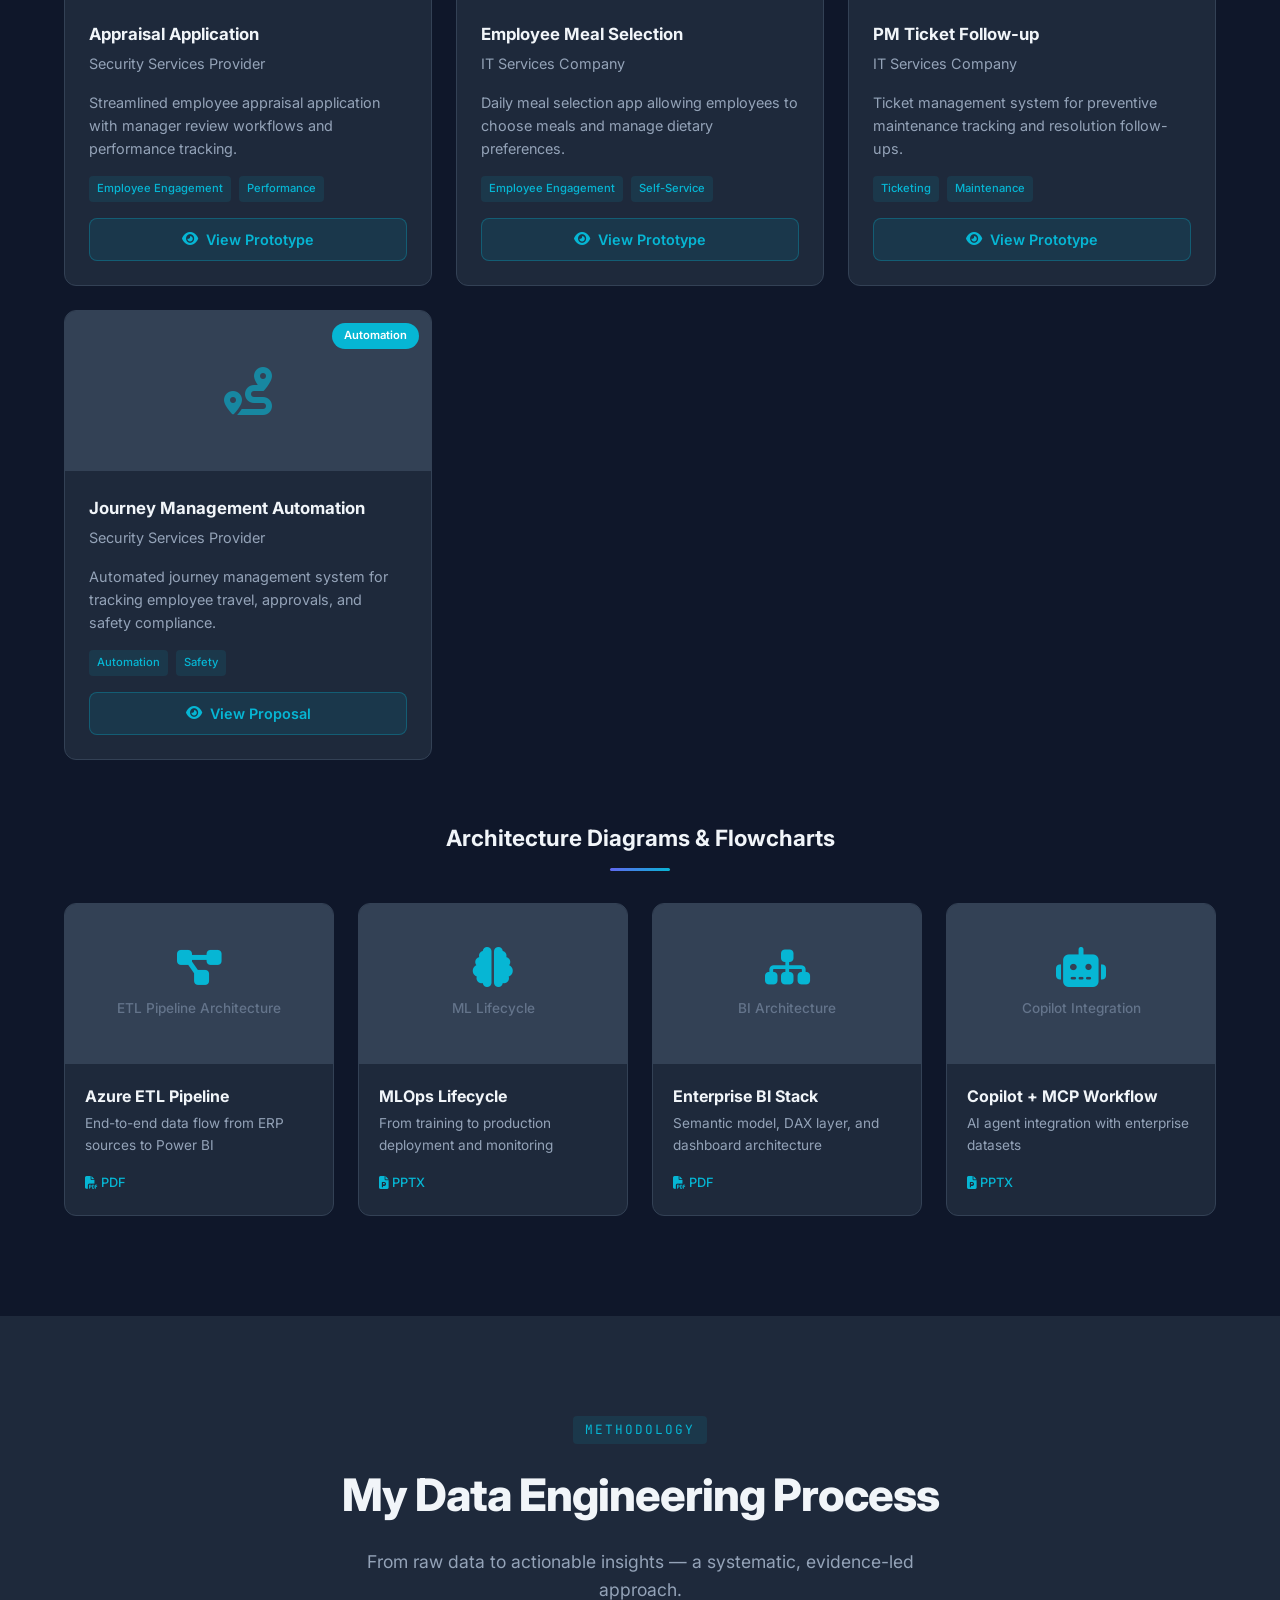
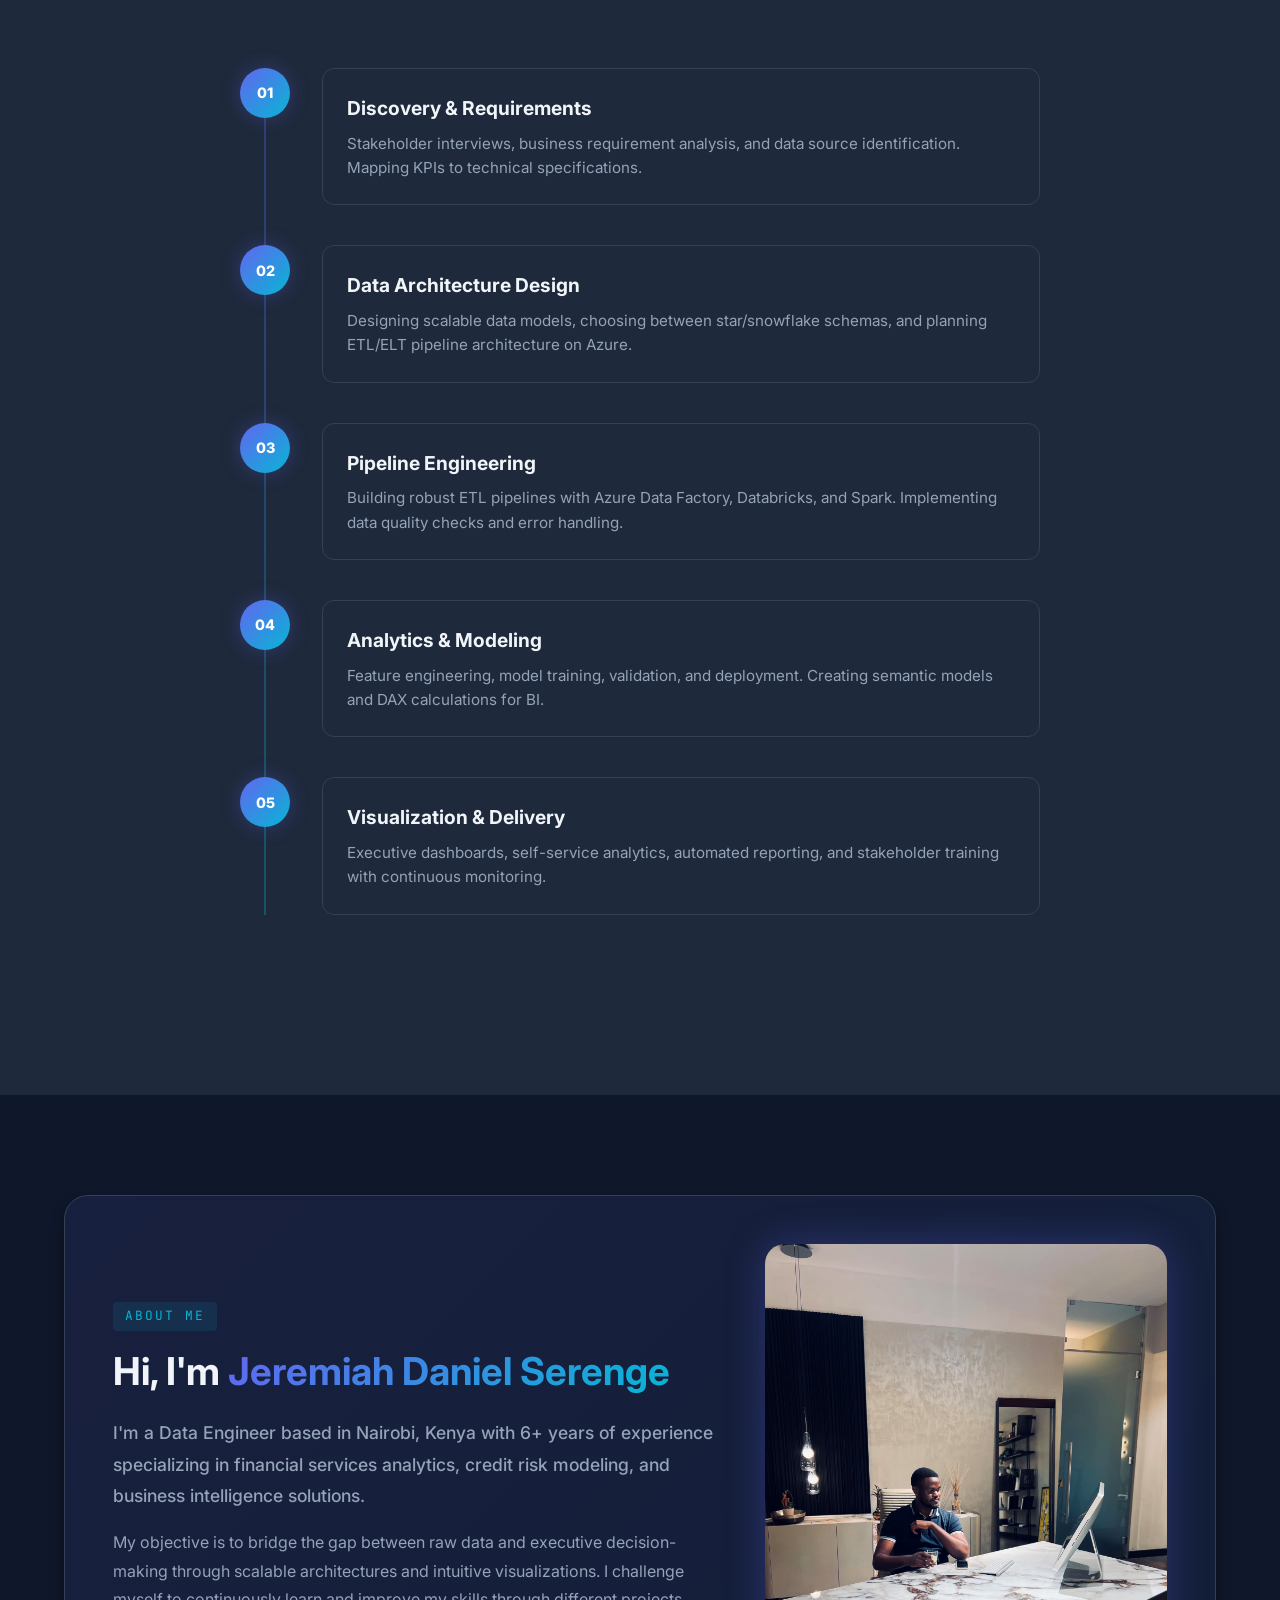
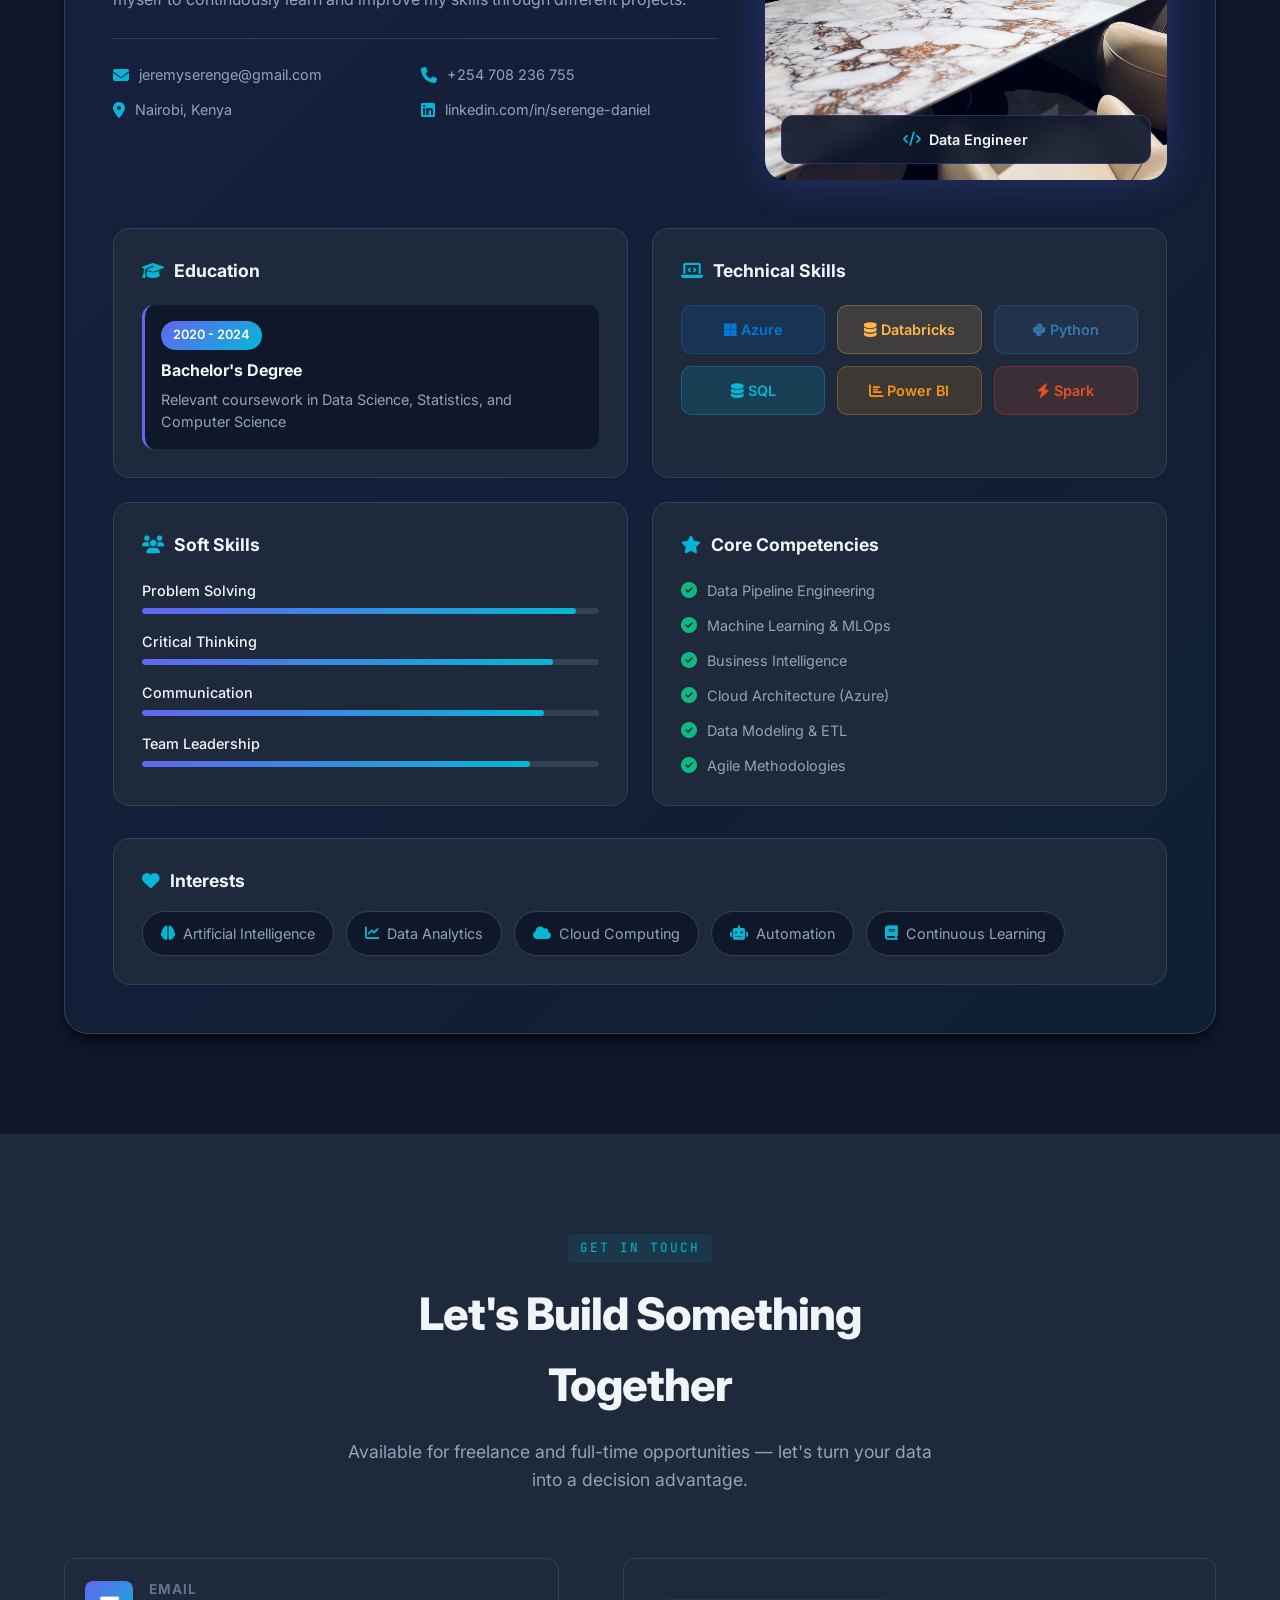
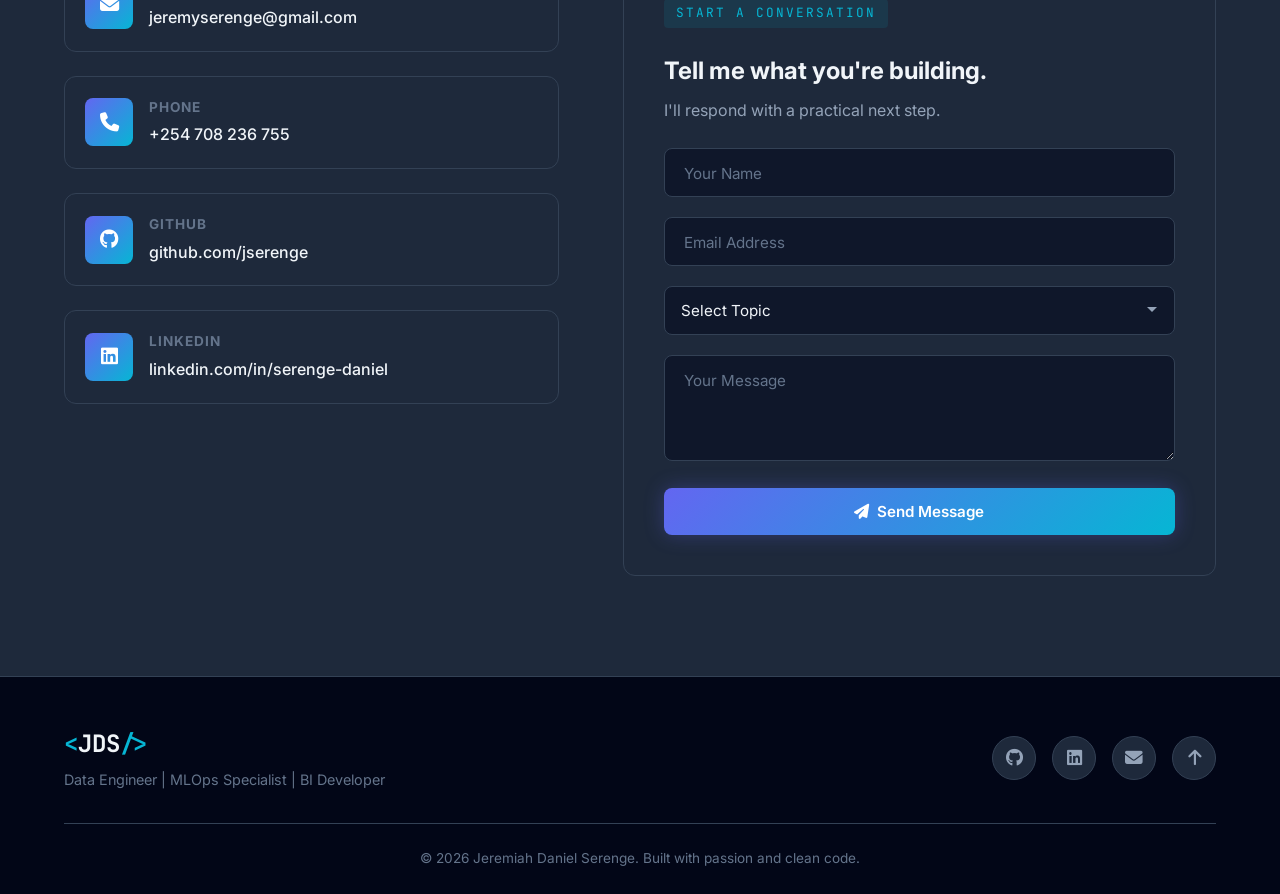
==== commit 22269b3d: "Update index.html" ====
--- a/index.html
+++ b/index.html
@@ -360,22 +360,34 @@
             <!-- Subsection: BI Dashboards -->
             <h3 class="subsection-title">BI & Analytics Dashboards</h3>
             <div class="dashboard-grid">
-                <div class="dashboard-card" data-category="bi" data-doc="mophones">
-                    <div class="dashboard-icon"><i class="fas fa-mobile-alt"></i></div>
-                    <h4>MoPhones Credit Portfolio</h4>
-                    <p class="dashboard-company">Telecom & Device Financing</p>
-                    <p>Interactive dashboard analyzing credit risk and loan portfolio performance for device financing.</p>
-                    <div class="dashboard-tags"><span>Credit Risk</span><span>Streamlit</span></div>
-                    <button class="dashboard-link"><i class="fas fa-external-link-alt"></i> View Live Demo</button>
-                </div>
-                <div class="dashboard-card" data-category="bi">
+                 <div class="dashboard-card" data-category="bi" data-doc="mophones">
+                     <div class="dashboard-icon"><i class="fas fa-mobile-alt"></i></div>
+                        <h4>MoPhones Credit Portfolio</h4>
+                        <p class="dashboard-company">Telecom & Device Financing</p>
+                        <p>Interactive dashboard analyzing credit risk and loan portfolio performance for device financing.</p>
+                        <div class="dashboard-tags"><span>Credit Risk</span><span>Streamlit</span></div>
+                        <button class="dashboard-link"><i class="fas fa-external-link-alt"></i> View Live Demo</button>
+                    </div>
+                <!-- 2. Loan Portfolio (Updated with new file link) -->
+                <div class="dashboard-card" data-category="bi" data-doc="loan-portfolio">
                     <div class="dashboard-icon"><i class="fas fa-file-alt"></i></div>
-                    <h4>Credit Analysis Report</h4>
+                    <h4>Loan Portfolio Dashboard</h4>
                     <p class="dashboard-company">Financial Services</p>
-                    <p>Comprehensive credit analysis report with key metrics for loan portfolio assessment.</p>
-                    <div class="dashboard-tags"><span>Power BI</span><span>Financial Analysis</span></div>
+                    <p>Comprehensive loan portfolio analytics with risk metrics, credit analysis, and performance tracking.</p>
+                    <div class="dashboard-tags"><span>Power BI</span><span>Financial Analytics</span></div>
                     <button class="dashboard-link"><i class="fas fa-eye"></i> View Details</button>
-                </div>
+                 </div>     
+                <!-- 3. Sales Analytics (New file link) -->
+                <div class="dashboard-card" data-category="bi" data-doc="sales-analytics">
+                    <div class="dashboard-icon"><i class="fas fa-chart-bar"></i></div>
+                    <h4>Sales Analytics Dashboard</h4>
+                    <p class="dashboard-company">Retail & Distribution</p>
+                    <p>Sales performance tracking with trend analysis, forecasting, and regional breakdowns.</p>
+                    <div class="dashboard-tags"><span>Power BI</span><span>Sales Analytics</span></div>
+                    <button class="dashboard-link"><i class="fas fa-eye"></i> View Details</button>
+                </div>
+            
+                <!-- 4. Tyre Distribution -->
                 <div class="dashboard-card" data-category="bi">
                     <div class="dashboard-icon"><i class="fas fa-truck"></i></div>
                     <h4>Tyre Distribution Sales</h4>
@@ -384,6 +396,8 @@
                     <div class="dashboard-tags"><span>Power BI</span><span>Sales Analytics</span></div>
                     <button class="dashboard-link"><i class="fas fa-eye"></i> View Details</button>
                 </div>
+            
+                <!-- 5. Dairy Products -->
                 <div class="dashboard-card" data-category="bi">
                     <div class="dashboard-icon"><i class="fas fa-cow"></i></div>
                     <h4>Dairy Products Sales</h4>
@@ -392,6 +406,8 @@
                     <div class="dashboard-tags"><span>Power BI</span><span>FMCG</span></div>
                     <button class="dashboard-link"><i class="fas fa-eye"></i> View Details</button>
                 </div>
+            
+                <!-- 6. Hospital Services -->
                 <div class="dashboard-card" data-category="bi">
                     <div class="dashboard-icon"><i class="fas fa-hospital"></i></div>
                     <h4>Hospital Services Sales</h4>
@@ -400,6 +416,8 @@
                     <div class="dashboard-tags"><span>Power BI</span><span>Healthcare</span></div>
                     <button class="dashboard-link"><i class="fas fa-eye"></i> View Details</button>
                 </div>
+            
+                <!-- 7. Cab Utilization -->
                 <div class="dashboard-card" data-category="bi">
                     <div class="dashboard-icon"><i class="fas fa-taxi"></i></div>
                     <h4>Cab Utilization</h4>
@@ -408,22 +426,28 @@
                     <div class="dashboard-tags"><span>Power BI</span><span>Operations</span></div>
                     <button class="dashboard-link"><i class="fas fa-eye"></i> View Details</button>
                 </div>
-                <div class="dashboard-card" data-category="bi">
-                    <div class="dashboard-icon"><i class="fas fa-user-cog"></i></div>
-                    <h4>HR Management</h4>
+            
+                <!-- 8. HR Management (Updated with new file link) -->
+                <div class="dashboard-card" data-category="bi" data-doc="hr-management">
+                    <div class="dashboard-icon"><i class="fas fa-users"></i></div>
+                    <h4>HR Management Dashboard</h4>
                     <p class="dashboard-company">Human Resources</p>
                     <p>Employee management dashboard with headcount, attrition, and demographics.</p>
                     <div class="dashboard-tags"><span>Power BI</span><span>HR Analytics</span></div>
                     <button class="dashboard-link"><i class="fas fa-eye"></i> View Details</button>
                 </div>
-                <div class="dashboard-card" data-category="bi">
-                    <div class="dashboard-icon"><i class="fas fa-ticket-alt"></i></div>
-                    <h4>Ticketing Dashboard</h4>
+            
+                <!-- 9. Service Desk / Ticketing (Updated with new file link) -->
+                <div class="dashboard-card" data-category="bi" data-doc="servicedesk">
+                    <div class="dashboard-icon"><i class="fas fa-headset"></i></div>
+                    <h4>Service Desk Performance</h4>
                     <p class="dashboard-company">IT Service Management</p>
                     <p>IT support ticketing analytics with SLA compliance and resolution metrics.</p>
                     <div class="dashboard-tags"><span>Power BI</span><span>ITSM</span></div>
                     <button class="dashboard-link"><i class="fas fa-eye"></i> View Details</button>
                 </div>
+            
+                <!-- 10. Appraisal Journey -->
                 <div class="dashboard-card" data-category="bi">
                     <div class="dashboard-icon"><i class="fas fa-route"></i></div>
                     <h4>Appraisal Journey</h4>
@@ -432,43 +456,7 @@
                     <div class="dashboard-tags"><span>Power BI</span><span>Performance</span></div>
                     <button class="dashboard-link"><i class="fas fa-eye"></i> View Details</button>
                 </div>
-<!-- Add these to your dashboard-grid -->
-            <div class="dashboard-card" data-category="bi" data-doc="loan-portfolio">
-                <div class="dashboard-icon"><i class="fas fa-chart-line"></i></div>
-                <h4>Loan Portfolio Dashboard</h4>
-                <p class="dashboard-company">Financial Services</p>
-                <p>Comprehensive loan portfolio analytics with risk metrics and performance tracking.</p>
-                <div class="dashboard-tags"><span>Power BI</span><span>Financial Analytics</span></div>
-                <button class="dashboard-link"><i class="fas fa-eye"></i> View Details</button>
-            </div>
-            
-            <div class="dashboard-card" data-category="bi" data-doc="sales-analytics">
-                <div class="dashboard-icon"><i class="fas fa-chart-bar"></i></div>
-                <h4>Sales Analytics Dashboard</h4>
-                <p class="dashboard-company">Retail & Distribution</p>
-                <p>Sales performance tracking with trend analysis and forecasting.</p>
-                <div class="dashboard-tags"><span>Power BI</span><span>Sales Analytics</span></div>
-                <button class="dashboard-link"><i class="fas fa-eye"></i> View Details</button>
-            </div>
-            
-            <div class="dashboard-card" data-category="bi" data-doc="hr-management">
-                <div class="dashboard-icon"><i class="fas fa-users"></i></div>
-                <h4>HR Management Dashboard</h4>
-                <p class="dashboard-company">Human Resources</p>
-                <p>Employee management with headcount, attrition, and demographics.</p>
-                <div class="dashboard-tags"><span>Power BI</span><span>HR Analytics</span></div>
-                <button class="dashboard-link"><i class="fas fa-eye"></i> View Details</button>
-            </div>
-            
-            <div class="dashboard-card" data-category="bi" data-doc="servicedesk">
-                <div class="dashboard-icon"><i class="fas fa-headset"></i></div>
-                <h4>Service Desk Performance</h4>
-                <p class="dashboard-company">IT Service Management</p>
-                <p>IT support ticketing analytics with SLA compliance tracking.</p>
-                <div class="dashboard-tags"><span>Power BI</span><span>ITSM</span></div>
-                <button class="dashboard-link"><i class="fas fa-eye"></i> View Details</button>
-            </div>            
-            </div>
+               </div>                                     
             <!-- Subsection: Power Apps -->
             <h3 class="subsection-title">Power Apps & Low-Code Solutions</h3>
             <div class="pp-grid">
